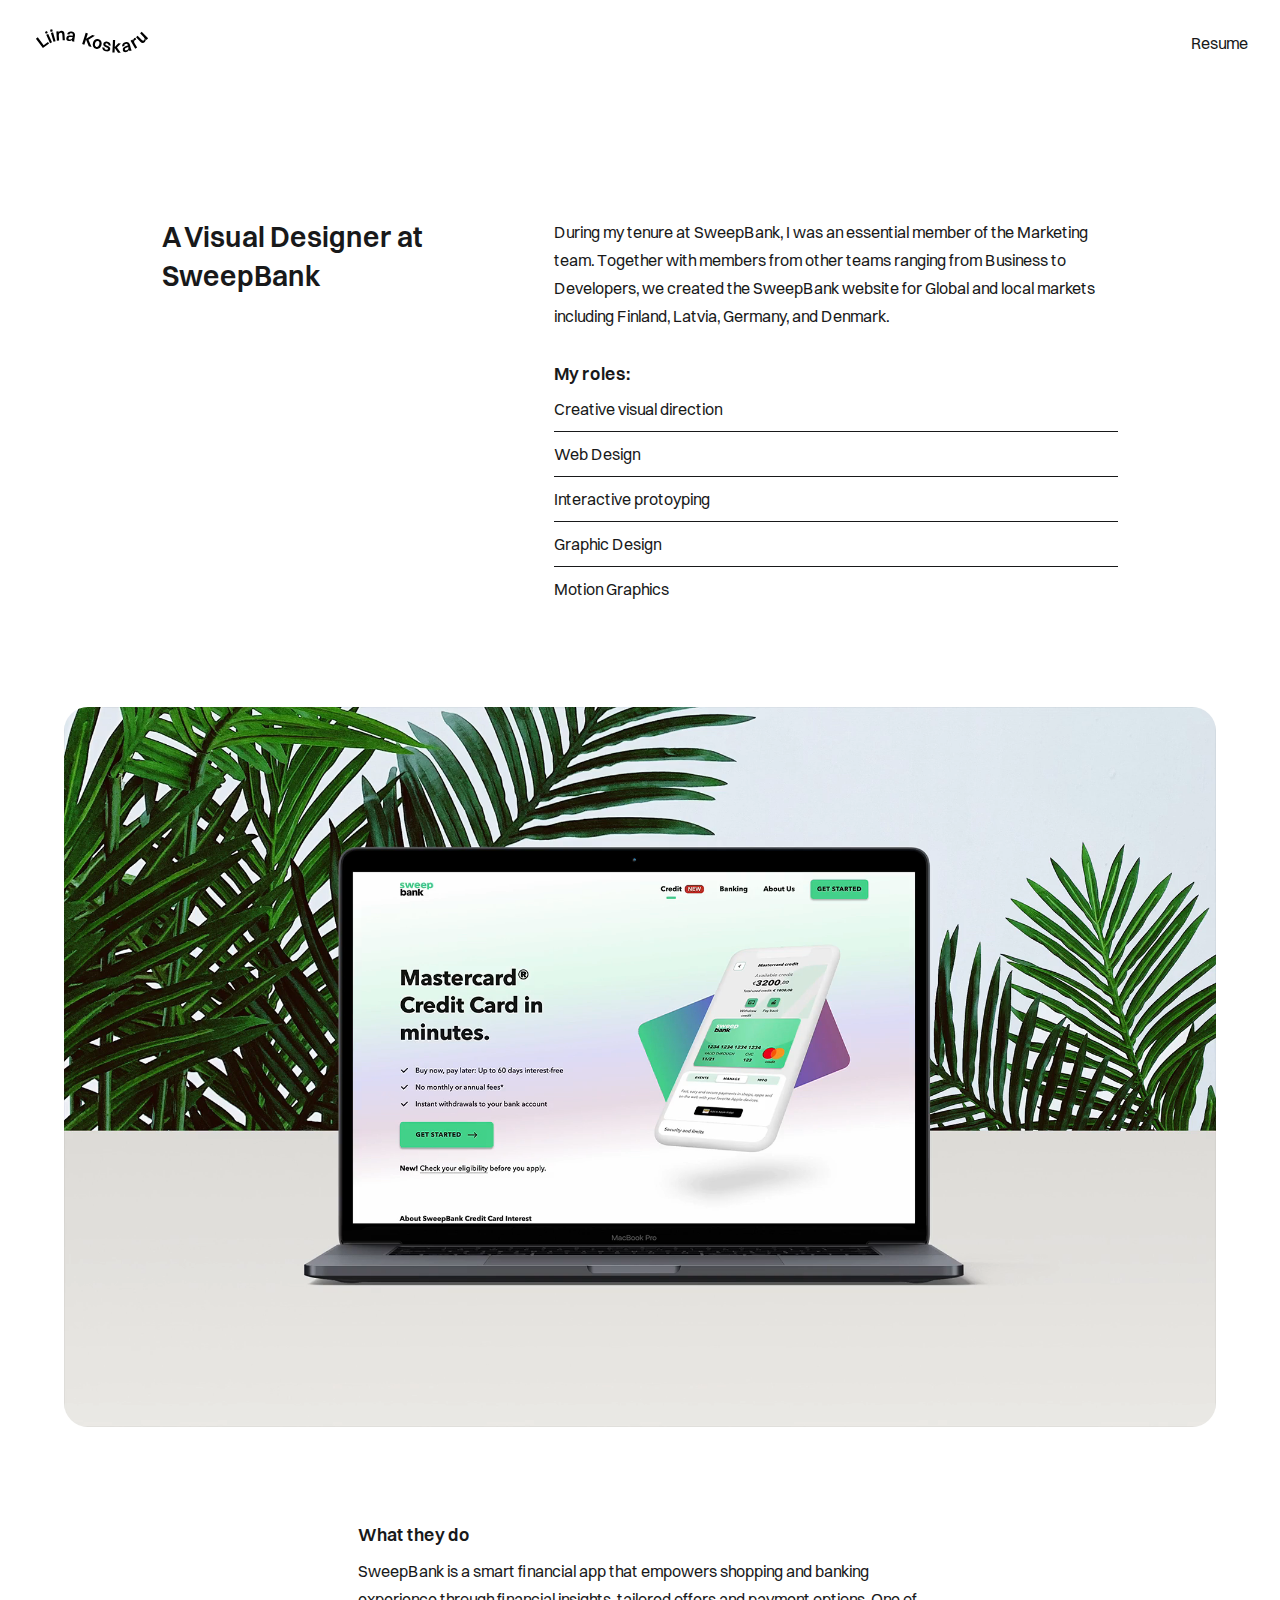
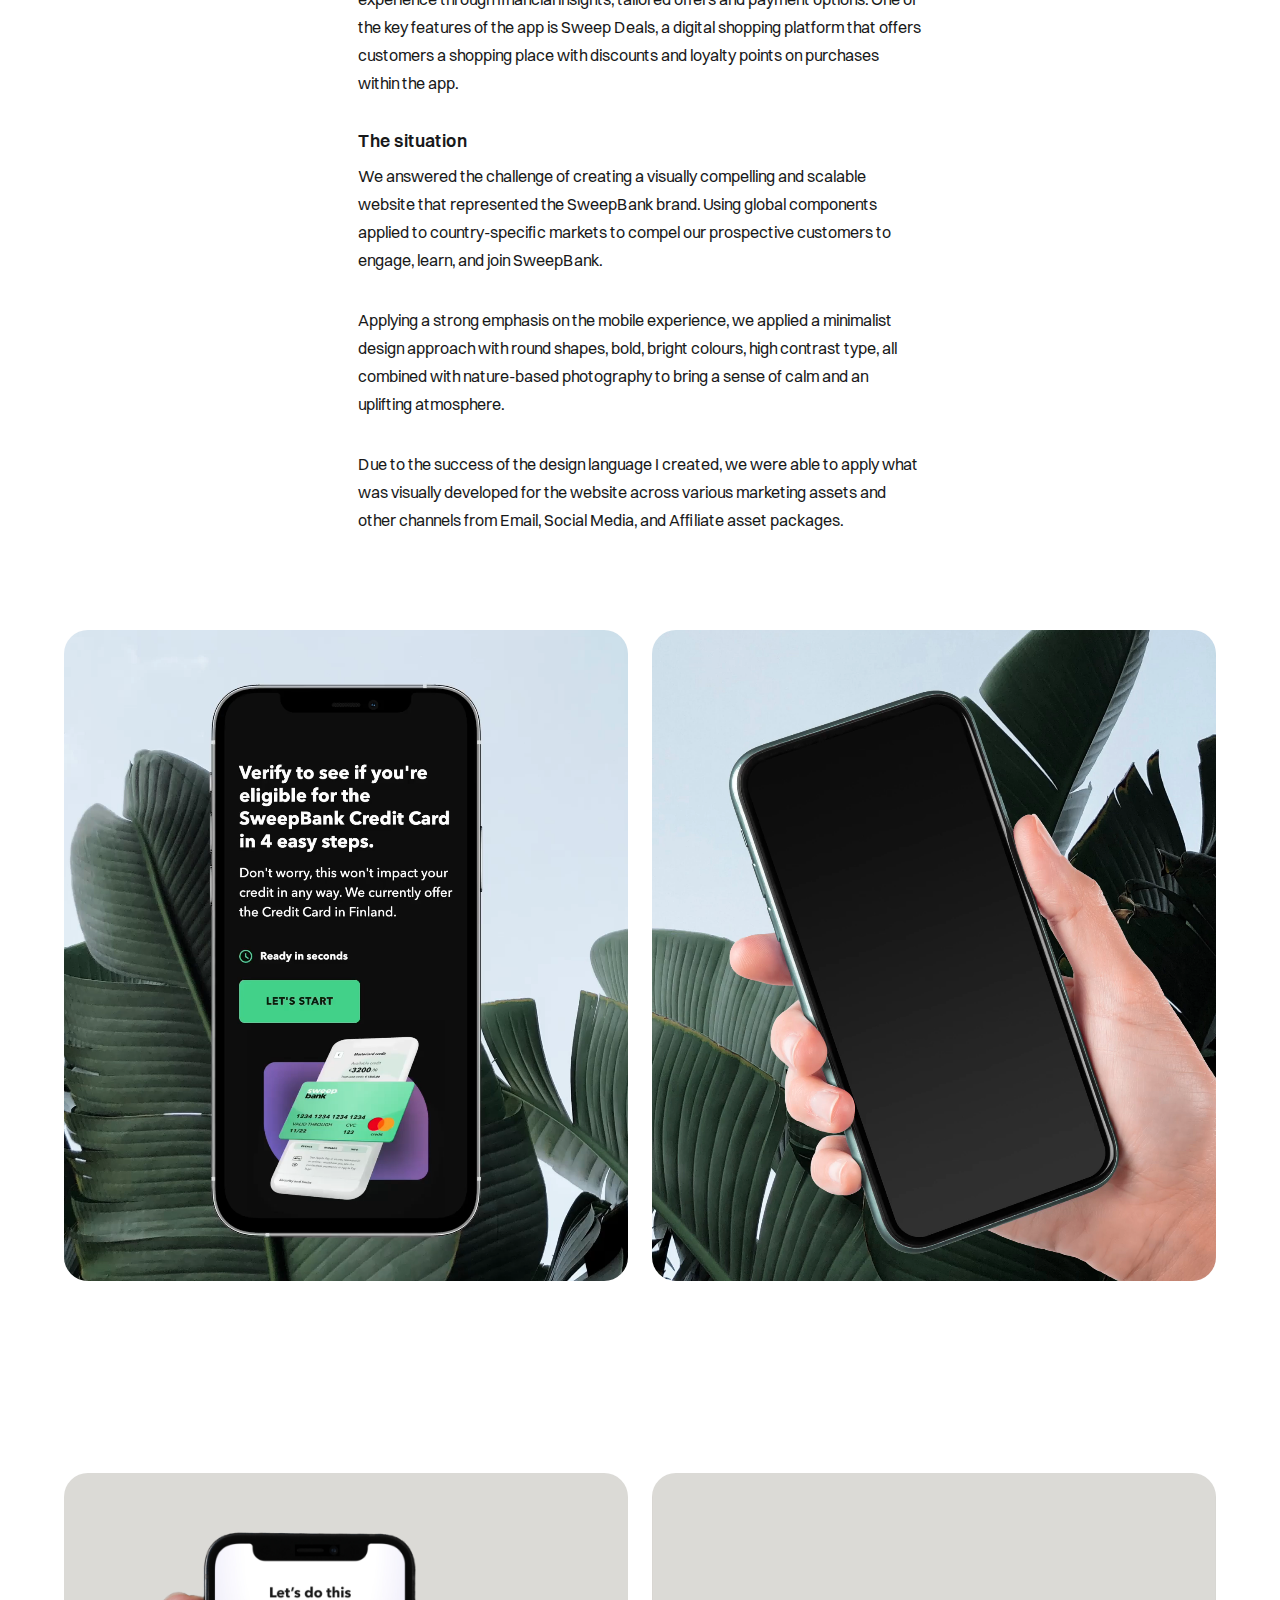
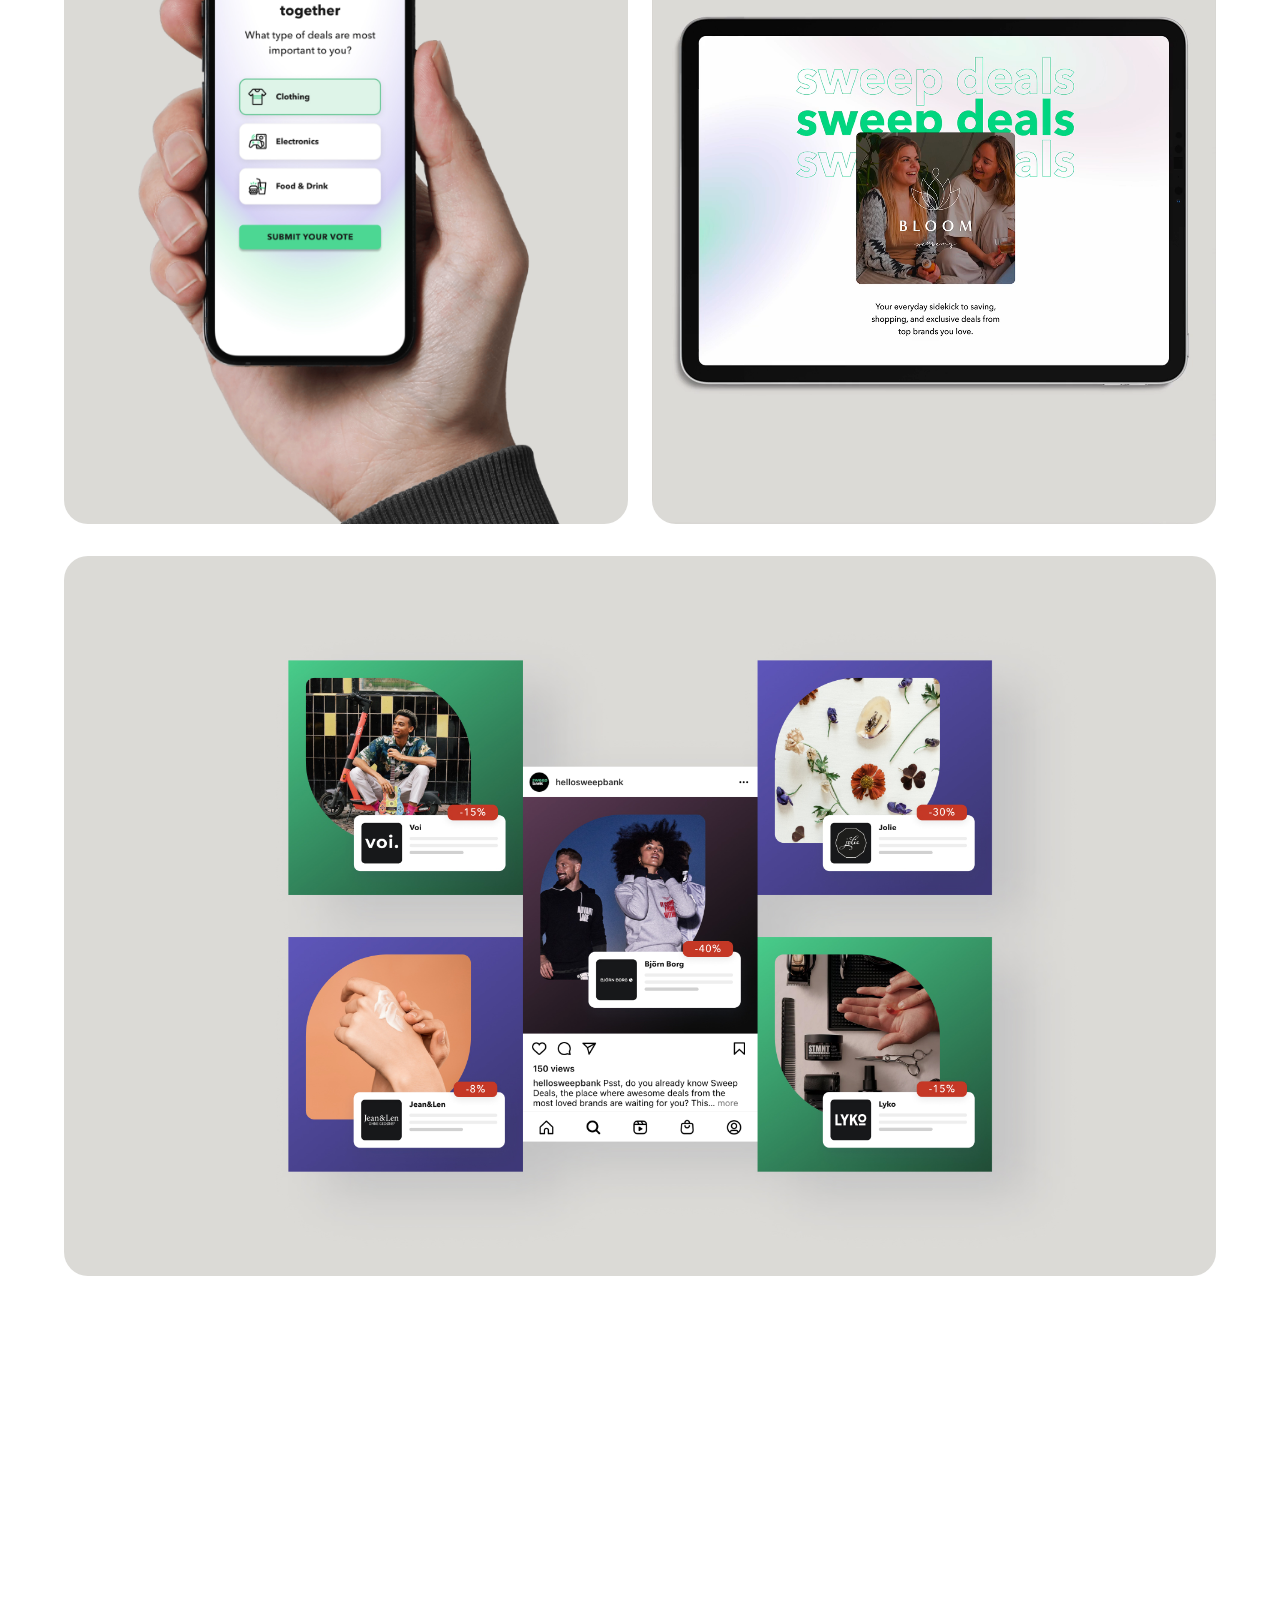
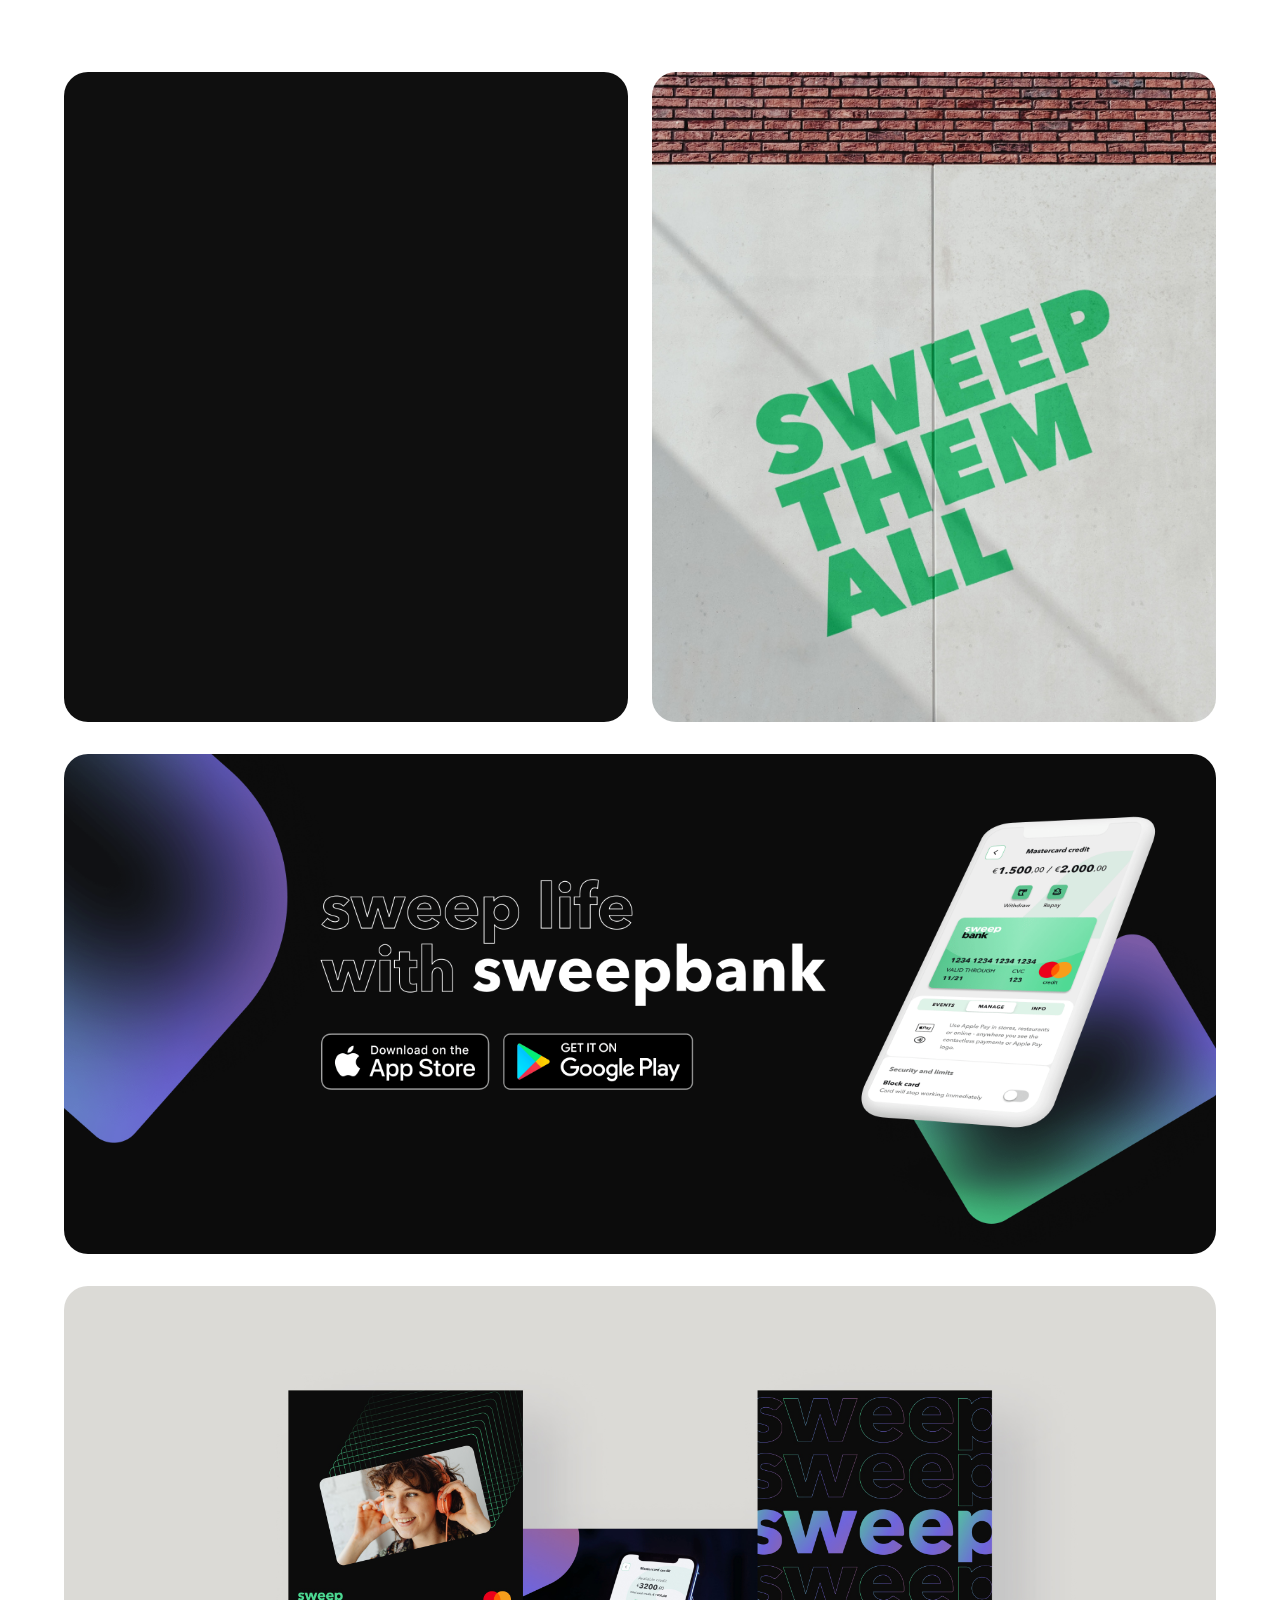
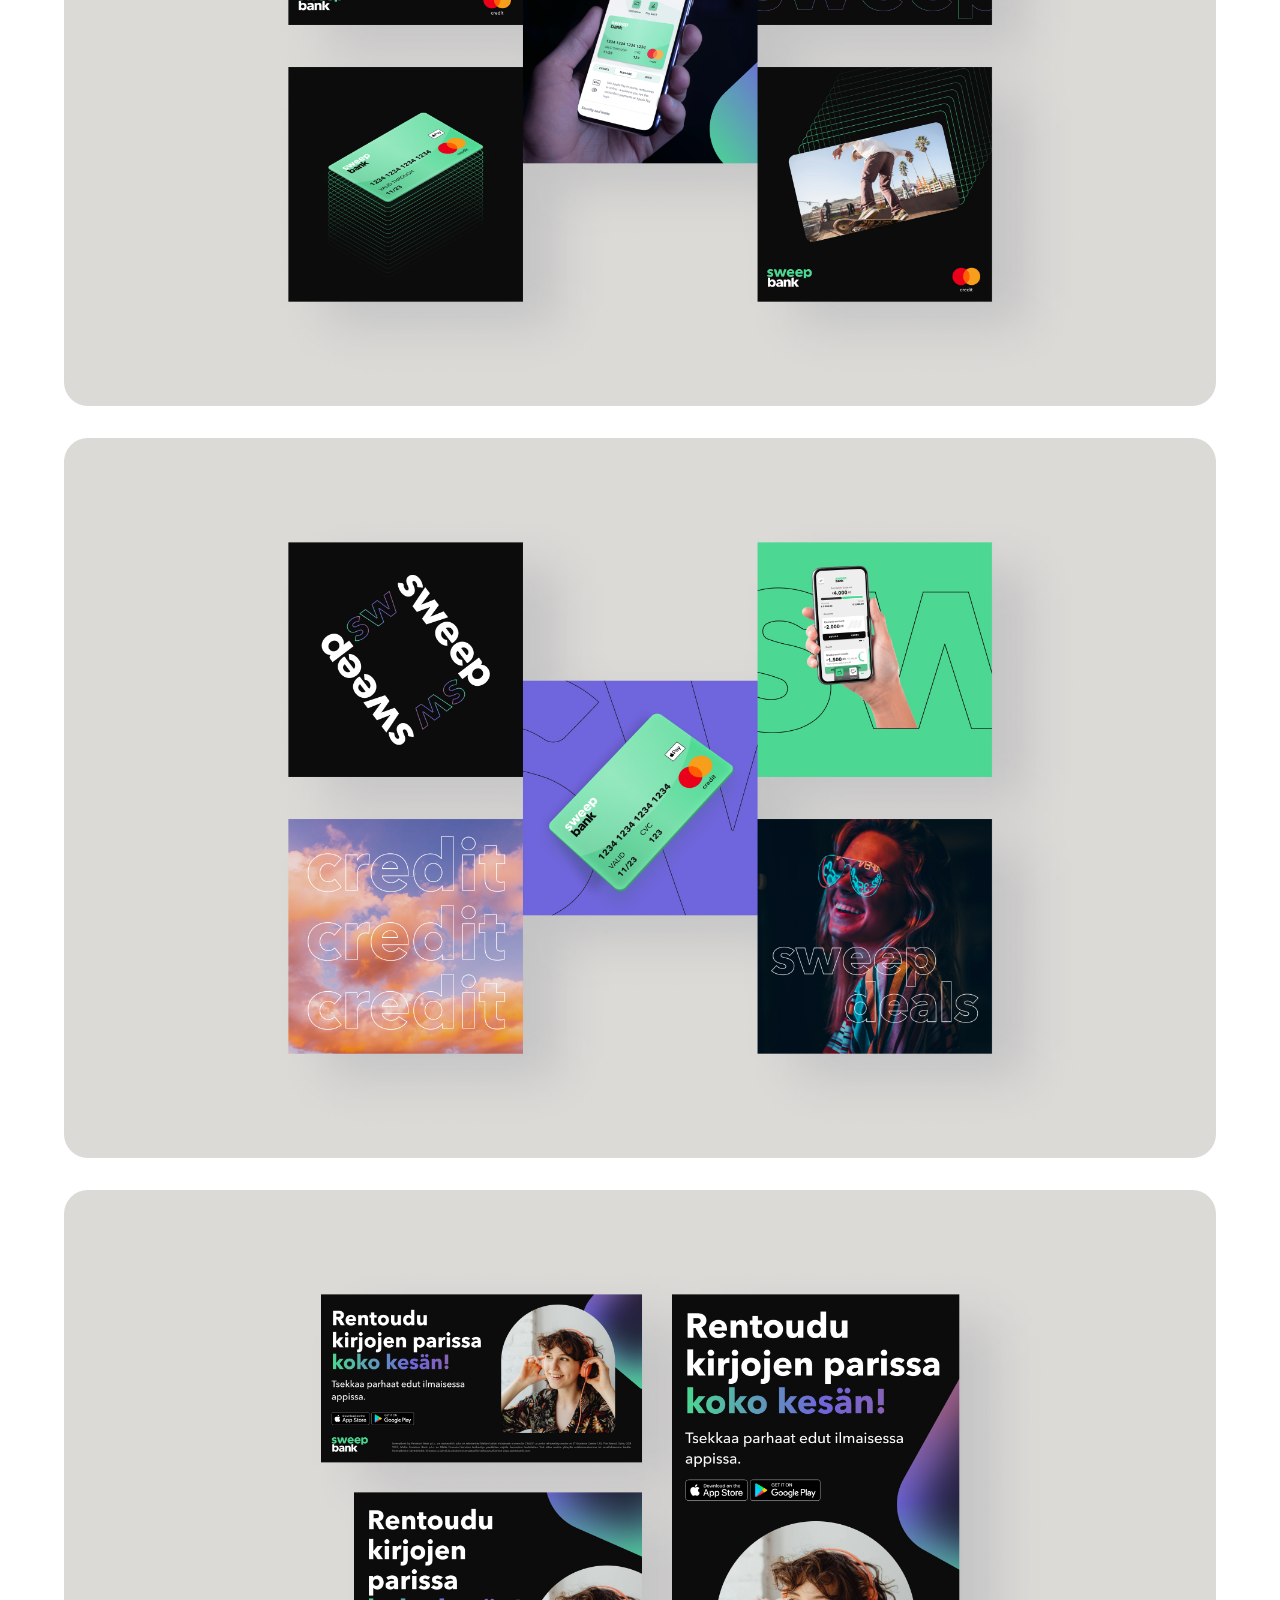
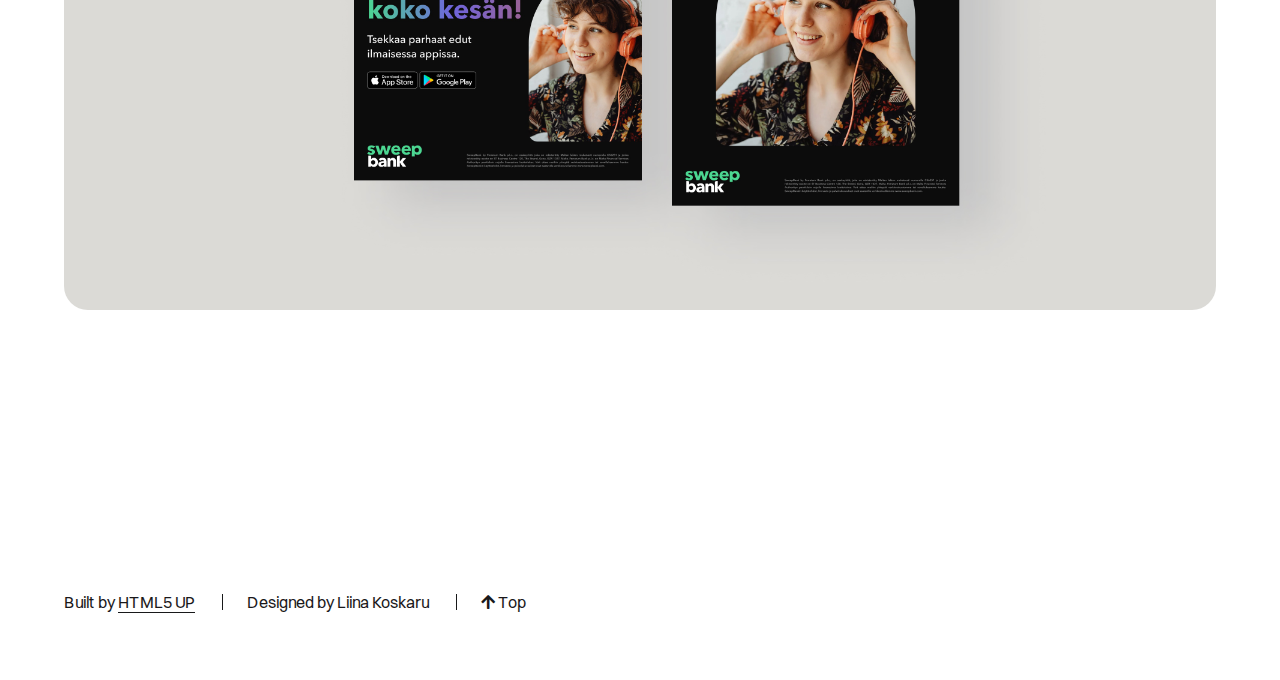
==== index.html @ 1449291a "add new image" ====
<!DOCTYPE html>
<!--
	Hyperspace by HTML5 UP
	html5up.net | @ajlkn
	Free for personal and commercial use under the CCA 3.0 license (html5up.net/license)
-->
<html id="top">
  <head>
    <title>Liina Koskaru | Visual Designer | UI Designer</title>
    <meta charset="utf-8" />
    <meta
      name="viewport"
      content="width=device-width, initial-scale=1, user-scalable=no"
    />
    <link rel="stylesheet" href="assets/css/main.css" />
    <noscript
      ><link rel="stylesheet" href="assets/css/noscript.css"
    /></noscript>
    <link rel="shortcut icon" type="image/x-icon" href="favicon.ico?" />
  </head>
  <body class="is-preload">
    <!-- Progress Bar -->
    <div class="scroll-line"></div>

    <!-- Header  -->
    <header id="header">
     <a href="./" class="title"><img src="images/Logo_Liina_Koskaru.svg" class="logo" alt="Liina Koskaru logo"></a>
     <!-- <a href="./" class="title">Liina Koskaru</a>--> 
      <nav>
        <ul>
          <li>
            <a
              href="https://www.linkedin.com/in/liina-koskaru"
              target="_blank"
              title="Visit my LinkedIn profile page">Resume
            </a>
          </li>
          <!--<li><a href="https://www.behance.net/liinakoskaru" target="_blank" title="My illustrations">Behance</a></li>-->
        </ul>
      </nav>
    </header>

    <!-- Wrapper -->
    <div id="wrapper">

      <!-- Image 01-->
      <section class="wrapper fade-up">
        <div class="inner">
          <span class="image fit"
             ><img src="images/SweepBank_01.jpg" alt=""
          /></span>
        </div>
      </section> 
      <!-- Text -->
      <section class="wrapper">
        <div class="inner">
          <div class="row">
            <div class="col-1 col-12-medium"></div>
            <div class="col-3 col-12-medium">
              <h2>A Visual Designer at SweepBank</h2>
            </div>
            <div class="col-1 col-12-medium"></div>
            <div class="col-6 col-12-medium">
              <p>
                During my tenure at SweepBank, I was an essential member of the
                Marketing team. Together with members from other teams ranging
                from Business to Developers, we created the SweepBank website
                for Global and local markets including Finland, Latvia, Germany,
                and Denmark.
              </p>
              <h3>My roles:</h3>
              <ul class="alt">
                <li>Creative visual direction</li>
                <li>Web Design</li>
                <li>Interactive protoyping</li>
                <li>Graphic Design</li>
                <li>Motion Graphics</li>
              </ul>
            <div class="col-1 col-12-medium"></div>
            </div>
          </div>
        </div>
      </section>
      <!-- Image 02 -->
      <section class="wrapper">
        <div class="inner">
          <div class="row">
            <div class="col-12">
            <video
              class="image fit"
              autoplay="autoplay"
              loop="loop"
              muted
              defaultMuted
              playsinline
            >
              <source
                src="images/SweepBank_02.mp4"
                type="video/mp4"
              />
              <source src="movie.ogg" type="video/ogg" />
            </video>
            </div>
          </div>
        </div>
      </section>
      <!-- Text -->
      <section class="wrapper">
        <div class="inner">
          <div class="row">
            <div class="col-3 col-12-medium"></div>
            <div class="col-6 col-12-medium">
              <h3>What they do</h3>
              <p>
                SweepBank is a smart financial app that empowers shopping and
                banking experience through financial insights, tailored offers
                and payment options. One of the key features of the app is Sweep
                Deals, a digital shopping platform that offers customers a
                shopping place with discounts and loyalty points on purchases
                within the app.
              </p>
              <h3>The situation</h3>
              <p>
                We answered the challenge of creating a visually compelling and
                scalable website that represented the SweepBank brand. Using
                global components applied to country-specific markets to compel
                our prospective customers to engage, learn, and join SweepBank.
              </p>
              <p>
                Applying a strong emphasis on the mobile experience, we applied
                a minimalist design approach with round shapes, bold, bright
                colours, high contrast type, all combined with nature-based
                photography to bring a sense of calm and an uplifting
                atmosphere.
              </p>
              <p>
                Due to the success of the design language I created, we were
                able to apply what was visually developed for the website across
                various marketing assets and other channels from Email, Social
                Media, and Affiliate asset packages.
              </p>
            </div>
            <div class="col-3 col-12-medium"></div>
          </div>
        </div>
      </section>
       <section class="wrapper">
        <div class="inner">
          <div class="row">
             <!-- Image 03 -->
            <div class="col-6 col-12-medium">
              <video
                class="image fit scrollFade"
                autoplay="autoplay"
                loop="loop"
                muted
                defaultMuted
                playsinline
              >
                <source
                  src="images/sweepbank-cc-elegibility-check-video.mp4"
                  type="video/mp4"
                />
                <source src="movie.ogg" type="video/ogg" />
              </video>
            </div>
             <!-- Image 04 -->
            <div class="col-6 col-12-medium">
              <video
                class="image fit scrollFade"
                autoplay="autoplay"
                loop="loop"
                muted
                defaultMuted
                playsinline
              >
                <source
                  src="images/sweepbank-sw-loading-icon.mp4"
                  type="video/mp4"
                />
                <source src="movie.ogg" type="video/ogg" />
              </video>
            </div>
            <!--<div class="col-12 col-12-medium"><span class="image fit scrollFade"><img src="images/sweepbank-brandbook.png" alt="" /></span></div>-->
             <!-- Image 05 -->
            <div class="col-12 col-12-medium">
              <span class="image fit scrollFade"
                ><img src="images/SweepBank_05.jpg" alt=""
              /></span>
            </div>
             <!-- Image Icons -->
             <div class="col-12 col-12-medium">
              <span class="image fit scrollFade"
                ><img src="images/SweepBank_icons.jpg" alt=""
              /></span>
            </div>
            <!-- Image 06 -->
            <div class="col-12 col-12-medium">
              <span class="image fit scrollFade"
                ><img src="images/SweepBank_06.jpg" alt=""
              /></span>
            </div>
             <!-- Image 07 -->
            <div class="col-12 col-12-medium">
              <span class="image fit scrollFade"
                ><img src="images/SweepBank_07.jpg" alt=""
              /></span>
            </div>
            <!-- Image 08 -->
            <div class="col-12 col-12-medium">
              <span class="image fit scrollFade"
                ><img src="images/SweepBank_08.jpg" alt=""
              /></span>
            </div>
             <!-- Image 09
            <div class="col-12 col-12-medium">
              <video
                class="image fit scrollFade"
                autoplay="autoplay"
                loop="loop"
                muted
                defaultMuted
                playsinline
              >
                <source
                  src="images/SweepBank_09.mp4"
                  type="video/mp4"
                />
                <source src="movie.ogg" type="video/ogg" />
              </video>
            </div> -->
           <!-- Image 09_01 -->
           <div class="col-6 col-12-medium">
              <span class="image fit scrollFade"
                ><img src="images/SweepBank_09_01.jpg" alt=""
              /></span>
          </div>
           <!-- Image 09_02 -->
          <div class="col-6 col-12-medium">
            <video
              class="image fit scrollFade"
              autoplay="autoplay"
              loop="loop"
              muted
              defaultMuted
              playsinline
            >
              <source
                src="images/SweepBank_09_02.mp4"
                type="video/mp4"
              />
              <source src="movie.ogg" type="video/ogg" />
            </video>
          </div>
            
             <!-- Image 10 -->
            <div class="col-12 col-12-medium">
              <span class="image fit scrollFade"
                ><img src="images/SweepBank_10.jpg" alt=""
              /></span>
            </div>
            <!-- Image 11 -->
            <div class="col-12 col-12-medium">
              <video
                class="image fit scrollFade"
                autoplay="autoplay"
                loop="loop"
                muted
                defaultMuted
                playsinline
              >
                <source src="images/SweepBank_11.mp4" type="video/mp4" />
                <source src="movie.ogg" type="video/ogg" />
              </video>
            </div>
            <!-- Image 12 -->
            <div class="col-12 col-12-medium">
              <video
                class="image fit scrollFade"
                autoplay="autoplay"
                loop="loop"
                muted
                defaultMuted
                playsinline
              >
                <source
                  src="images/SweepBank_12.mp4"
                  type="video/mp4"
                />
                <source src="movie.ogg" type="video/ogg" />
              </video>
            </div>
            <!-- Image 13 -->
            <div class="col-6 col-12-medium">
              <video
                class="image fit scrollFade"
                autoplay="autoplay"
                loop="loop"
                muted
                defaultMuted
                playsinline
              >
                <source
                  src="images/sweepbank-90days-hero-video.mp4"
                  type="video/mp4"
                />
                <source src="movie.ogg" type="video/ogg" />
              </video>
            </div>
            <!-- Image 14 -->
            <div class="col-6 col-12-medium">
              <span class="image fit scrollFade"
                ><img src="images/sweepbank-sweep-them-all.jpg" alt=""
              /></span>
            </div>
            <!-- Image 15 -->
            <div class="col-12 col-12-medium">
              <span class="image fit scrollFade"
                ><img src="images/Sweepbank-fb-cover.png" alt=""
              /></span>
            </div>
            <!-- Image 16 -->
            <div class="col-12 col-12-medium">
              <span class="image fit scrollFade"
                ><img src="images/SweepBank_16.jpg" alt=""
              /></span>
            </div>
            <!-- Image 17 -->
            <div class="col-12 col-12-medium">
              <span class="image fit scrollFade"
                ><img src="images/SweepBank_17.jpg" alt=""
              /></span>
            </div>
               <!-- Banner ads-->
               <div class="col-12 col-12-medium">
                <span class="image fit scrollFade"
                  ><img src="images/SweepBank_banner_ads.jpg" alt=""
                /></span>
              </div>
            <!-- Image 18 -->
            <div class="col-12 col-12-medium">
              <video
                class="image fit scrollFade"
                autoplay="autoplay"
                loop="loop"
                muted
                defaultMuted
                playsinline
              >
                <source
                  src="images/SweepBank_18.mp4"
                  type="video/mp4"
                />
                <source src="movie.ogg" type="video/ogg" />
              </video>
            </div>
          </div>
        </div>
      </section>
    </div>

    <!-- Footer -->
    <footer id="footer" class="wrapper alt scrollFade">
      <div class="inner">
        <ul class="menu">
          <li>Built by <a href="http://html5up.net">HTML5 UP</a></li>
          <li>Designed by Liina Koskaru</li>
          <li><a href="#top" class="icon solid fa-arrow-up"> Top</a></li>
        </ul>
      </div>
    </footer>

    <!-- Scripts -->
    <script src="assets/js/jquery.min.js"></script>
    <script src="assets/js/jquery.scrollex.min.js"></script>
    <script src="assets/js/jquery.scrolly.min.js"></script>
    <script src="assets/js/browser.min.js"></script>
    <script src="assets/js/breakpoints.min.js"></script>
    <script src="assets/js/util.js"></script>
    <script src="assets/js/main.js"></script>

    <script src="assets/js/scrollfade.js"></script>
  </body>
</html>
---- assets/css/main.css ----
@import url(fontawesome-all.min.css);
@import url('switzer.css');



/*
	Hyperspace by HTML5 UP
	html5up.net | @ajlkn
	Free for personal and commercial use under the CCA 3.0 license (html5up.net/license)
*/

html, body, div, span, applet, object,
iframe, h1, h2, h3, h4, h5, h6, p, blockquote,
pre, a, abbr, acronym, address, big, cite,
code, del, dfn, em, img, ins, kbd, q, s, samp,
small, strike, strong, sub, sup, tt, var, b,
u, i, center, dl, dt, dd, ol, ul, li, fieldset,
form, label, legend, table, caption, tbody,
tfoot, thead, tr, th, td, article, aside,
canvas, details, embed, figure, figcaption,
footer, header, hgroup, menu, nav, output, ruby,
section, summary, time, mark, audio, video {
	margin: 0;
	padding: 0;
	border: 0;
	font-size: 100%;
	font: inherit;
	vertical-align: baseline;}

article, aside, details, figcaption, figure,
footer, header, hgroup, menu, nav, section {
	display: block;}

body {
	line-height: 1;
}

ol, ul {
	list-style: none;
}

blockquote, q {
	quotes: none;
}

	blockquote:before, blockquote:after, q:before, q:after {
		content: '';
		content: none;
	}

table {
	border-collapse: collapse;
	border-spacing: 0;
}

body {
	-webkit-text-size-adjust: none;
}

mark {
	background-color: transparent;
	color: inherit;
}

input::-moz-focus-inner {
	border: 0;
	padding: 0;
}

input, select, textarea {
	-moz-appearance: none;
	-webkit-appearance: none;
	-ms-appearance: none;
	appearance: none;
}

/* Basic */

	@-ms-viewport {
		width: device-width;
	}

	body {
		-ms-overflow-style: scrollbar;
	}

	@media screen and (max-width: 480px) {

		html, body {
			min-width: 320px;
		}

	}

	html {
		box-sizing: border-box;
	}

	*, *:before, *:after {
		box-sizing: inherit;
	}

	body {
		background:#ffffff;
		
	}

		body.is-preload *, body.is-preload *:before, body.is-preload *:after {
			-moz-animation: none !important;
			-webkit-animation: none !important;
			-ms-animation: none !important;
			animation: none !important;
			-moz-transition: none !important;
			-webkit-transition: none !important;
			-ms-transition: none !important;
			transition: none !important;
		}

/* Type */

	body, input, select, textarea {
		color: #18191a;
		font-family: 'Switzer-Regular', sans-serif;
		font-style: normal;
		font-size: 18pt;
		line-height: 1.75;
		font-weight: 400;
	}


		@media screen and (max-width: 1680px) {

			body, input, select, textarea {
				font-size: 13pt;
			}

		}

		@media screen and (max-width: 1280px) {

			body, input, select, textarea {
				font-size: 12pt;
			}

		}

		@media screen and (max-width: 360px) {

			body, input, select, textarea {
				font-size: 11pt;
			}

		}

	a {
		-moz-transition: color 0.2s ease, border-bottom-color 0.2s ease;
		-webkit-transition: color 0.2s ease, border-bottom-color 0.2s ease;
		-ms-transition: color 0.2s ease, border-bottom-color 0.2s ease;
		transition: color 0.2s ease, border-bottom-color 0.2s ease;
		border-bottom: solid 1px #18191a;
		color: inherit;
		text-decoration: none;
		position: relative;
		z-index: 2;
	
		
	}

		a:hover {
			border-bottom-color: transparent;
			color: #18191a;
		}

	strong, b {
		color: #18191a;
		font-family: 'Switzer-Bold', sans-serif;
		font-weight: 700;
		font-style: normal;
	}

	em, i {
		font-style: italic;
	}

	p {
		margin: 0 0 2em 0;
	}



	h1, h2, h3, h4, h5, h6 {
		color: #18191a;
		font-family: 'Switzer-Semibold', sans-serif;
		font-weight: 600;
		font-style: normal;
		line-height: 1.4;
		margin: 0 0 0.5em 0;
	}

		h1 a, h2 a, h3 a, h4 a, h5 a, h6 a {
			color: inherit;
			text-decoration: none;
		}

	h1 {
		font-size: 2.75em;
	}
	
	h1.major {
		margin: 0 0 1.3em 0;
		position: relative;
		padding-bottom: 0.35em;
	}

		h1.major:after {
			background-image: -moz-linear-gradient(to right, #5e42a6, #b74e91);
			background-image: -webkit-linear-gradient(to right, #5e42a6, #b74e91);
			background-image: -ms-linear-gradient(to right, #5e42a6, #b74e91);
			background-image: linear-gradient(to right, #5e42a6, #b74e91);
			-moz-transition: max-width 0.2s ease;
			-webkit-transition: max-width 0.2s ease;
			-ms-transition: max-width 0.2s ease;
			transition: max-width 0.2s ease;
			border-radius: 0.2em;
			bottom: 0;
			content: '';
			height: 0.05em;
			position: absolute;
			right: 0;
			width: 100%;
		}

	h2 {
		font-size: 1.75em;
	}

	h3 {
		font-size: 1.1em;
	}

	h4 {
		font-size: 1em;
	}

	h5 {
		font-size: 0.8em;
	}

	h6 {
		font-size: 0.6em;
	}

	@media screen and (max-width: 736px) {

		h1 {
			font-size: 2em;
		}

		h2 {
			font-size: 1.5em;
		}

		h3 {
			font-size: 1em;
		}

		h4 {
			font-size: 0.8em;
		}

		h5 {
			font-size: 0.6em;
		}

		h6 {
			font-size: 0.6em;
		}

	}

	sub {
		font-size: 0.8em;
		position: relative;
		top: 0.5em;
	}

	sup {
		font-size: 0.8em;
		position: relative;
		top: -0.5em;
	}

	blockquote {
		border-left: solid 4px rgba(255, 255, 255, 0.15);
		font-style: italic;
		margin: 0 0 2em 0;
		padding: 0.5em 0 0.5em 2em;
	}

	code {
		background: rgb(255, 255, 255);
		border-radius: 0.25em;
		border: solid 1px #18191a;
		font-family: 'Switzer-Semibold', sans-serif;
		font-weight: 600;
		font-style: normal;
		font-size: 0.9em;
		margin: 0 0.25em;
		padding: 0.25em 0.65em;
	}

	pre {
		-webkit-overflow-scrolling: touch;
		font-family: 'Switzer-Semibold', sans-serif;
		font-weight: 600;
		font-style: normal;
		font-size: 0.9em;
		margin: 0 0 2em 0;
	}

		pre code {
			display: block;
			line-height: 1.75em;
			padding: 1em 1.5em;
			overflow-x: auto;
		}

	hr {
		border: 0;
		border-bottom: solid 1px #18191a;
		margin: 2em 0;
	}


	hr.major {
		margin: 3em 0;
	}

	.align-left {
	text-align: left;
	}

	.align-center {
	text-align: center;
	}

	.align-right {
	text-align: right;
	}

/* Row */

.row {
	display: flex;
	flex-wrap: wrap;
	box-sizing: border-box;
	align-items: stretch;
}

	.row > * {
		box-sizing: border-box;
	}

	.row.gtr-uniform > * > :last-child {
		margin-bottom: 0;
	}

	.row.aln-left {
		justify-content: flex-start;
	}

	.row.aln-center {
		justify-content: center;
	}

	.row.aln-right {
		justify-content: flex-end;
	}

	.row.aln-top {
		align-items: flex-start;
	}

	.row.aln-middle {
		align-items: center;
	}

	.row.aln-bottom {
		align-items: flex-end;
	}

	.row > .imp {
		order: -1;
	}

	.row > .col-1 {
		width: 8.33333%;
	}

	.row > .off-1 {
		margin-left: 8.33333%;
	}

	.row > .col-2 {
		width: 16.66667%;
	}

	.row > .off-2 {
		margin-left: 16.66667%;
	}

	.row > .col-3 {
		width: 25%;
	}

	.row > .off-3 {
		margin-left: 25%;
	}

	.row > .col-4 {
		width: 33.33333%;
	}

	.row > .off-4 {
		margin-left: 33.33333%;
	}

	.row > .col-5 {
		width: 41.66667%;
	}

	.row > .off-5 {
		margin-left: 41.66667%;
	}

	.row > .col-6 {
		width: 50%;
	}

	.row > .off-6 {
		margin-left: 50%;
	}

	.row > .col-7 {
		width: 58.33333%;
	}

	.row > .off-7 {
		margin-left: 58.33333%;
	}

	.row > .col-8 {
		width: 66.66667%;
	}

	.row > .off-8 {
		margin-left: 66.66667%;
	}

	.row > .col-9 {
		width: 75%;
	}

	.row > .off-9 {
		margin-left: 75%;
	}

	.row > .col-10 {
		width: 83.33333%;
	}

	.row > .off-10 {
		margin-left: 83.33333%;
	}

	.row > .col-11 {
		width: 91.66667%;
	}

	.row > .off-11 {
		margin-left: 91.66667%;
	}

	.row > .col-12 {
		width: 100%;
	}

	.row > .off-12 {
		margin-left: 100%;
	}

	.row.gtr-0 {
		margin-top: 0;
		margin-left: 0em;
	}

		.row.gtr-0 > * {
			padding: 0 0 0 0em;
		}

		.row.gtr-0.gtr-uniform {
			margin-top: 0em;
		}

			.row.gtr-0.gtr-uniform > * {
				padding-top: 0em;
			}

	.row.gtr-25 {
		margin-top: 0;
		margin-left: -0.375em;
	}

		.row.gtr-25 > * {
			padding: 0 0 0 0.375em;
		}

		.row.gtr-25.gtr-uniform {
			margin-top: -0.375em;
		}

			.row.gtr-25.gtr-uniform > * {
				padding-top: 0.375em;
			}

	.row.gtr-50 {
		margin-top: 0;
		margin-left: -0.75em;
	}

		.row.gtr-50 > * {
			padding: 0 0 0 0.75em;
		}

		.row.gtr-50.gtr-uniform {
			margin-top: -0.75em;
		}

			.row.gtr-50.gtr-uniform > * {
				padding-top: 0.75em;
			}

	.row {
		margin-top: 0;
		margin-left: -1.5em;
	}

		.row > * {
			padding: 0 0 0 1.5em;
		}

		.row.gtr-uniform {
			margin-top: -1.5em;
		}

			.row.gtr-uniform > * {
				padding-top: 1.5em;
			}

	.row.gtr-150 {
		margin-top: 0;
		margin-left: -2.25em;
	}

		.row.gtr-150 > * {
			padding: 0 0 0 2.25em;
		}

		.row.gtr-150.gtr-uniform {
			margin-top: -2.25em;
		}

			.row.gtr-150.gtr-uniform > * {
				padding-top: 2.25em;
			}

	.row.gtr-200 {
		margin-top: 0;
		margin-left: -3em;
	}

		.row.gtr-200 > * {
			padding: 0 0 0 3em;
		}

		.row.gtr-200.gtr-uniform {
			margin-top: -3em;
		}

			.row.gtr-200.gtr-uniform > * {
				padding-top: 3em;
			}

	@media screen and (max-width: 1680px) {

		.row {
			display: flex;
			flex-wrap: wrap;
			box-sizing: border-box;
			align-items: stretch;
		}

			.row > * {
				box-sizing: border-box;
			}

			.row.gtr-uniform > * > :last-child {
				margin-bottom: 0;
			}

			.row.aln-left {
				justify-content: flex-start;
			}

			.row.aln-center {
				justify-content: center;
			}

			.row.aln-right {
				justify-content: flex-end;
			}

			.row.aln-top {
				align-items: flex-start;
			}

			.row.aln-middle {
				align-items: center;
			}

			.row.aln-bottom {
				align-items: flex-end;
			}

			.row > .imp-xlarge {
				order: -1;
			}

			.row > .col-1-xlarge {
				width: 8.33333%;
			}

			.row > .off-1-xlarge {
				margin-left: 8.33333%;
			}

			.row > .col-2-xlarge {
				width: 16.66667%;
			}

			.row > .off-2-xlarge {
				margin-left: 16.66667%;
			}

			.row > .col-3-xlarge {
				width: 25%;
			}

			.row > .off-3-xlarge {
				margin-left: 25%;
			}

			.row > .col-4-xlarge {
				width: 33.33333%;
			}

			.row > .off-4-xlarge {
				margin-left: 33.33333%;
			}

			.row > .col-5-xlarge {
				width: 41.66667%;
			}

			.row > .off-5-xlarge {
				margin-left: 41.66667%;
			}

			.row > .col-6-xlarge {
				width: 50%;
			}

			.row > .off-6-xlarge {
				margin-left: 50%;
			}

			.row > .col-7-xlarge {
				width: 58.33333%;
			}

			.row > .off-7-xlarge {
				margin-left: 58.33333%;
			}

			.row > .col-8-xlarge {
				width: 66.66667%;
			}

			.row > .off-8-xlarge {
				margin-left: 66.66667%;
			}

			.row > .col-9-xlarge {
				width: 75%;
			}

			.row > .off-9-xlarge {
				margin-left: 75%;
			}

			.row > .col-10-xlarge {
				width: 83.33333%;
			}

			.row > .off-10-xlarge {
				margin-left: 83.33333%;
			}

			.row > .col-11-xlarge {
				width: 91.66667%;
			}

			.row > .off-11-xlarge {
				margin-left: 91.66667%;
			}

			.row > .col-12-xlarge {
				width: 100%;
			}

			.row > .off-12-xlarge {
				margin-left: 100%;
			}

			.row.gtr-0 {
				margin-top: 0;
				margin-left: 0em;
			}

				.row.gtr-0 > * {
					padding: 0 0 0 0em;
				}

				.row.gtr-0.gtr-uniform {
					margin-top: 0em;
				}

					.row.gtr-0.gtr-uniform > * {
						padding-top: 0em;
					}

			.row.gtr-25 {
				margin-top: 0;
				margin-left: -0.375em;
			}

				.row.gtr-25 > * {
					padding: 0 0 0 0.375em;
				}

				.row.gtr-25.gtr-uniform {
					margin-top: -0.375em;
				}

					.row.gtr-25.gtr-uniform > * {
						padding-top: 0.375em;
					}

			.row.gtr-50 {
				margin-top: 0;
				margin-left: -0.75em;
			}

				.row.gtr-50 > * {
					padding: 0 0 0 0.75em;
				}

				.row.gtr-50.gtr-uniform {
					margin-top: -0.75em;
				}

					.row.gtr-50.gtr-uniform > * {
						padding-top: 0.75em;
					}

			.row {
				margin-top: 0;
				margin-left: -1.5em;
			}

				.row > * {
					padding: 0 0 0 1.5em;
				}

				.row.gtr-uniform {
					margin-top: -1.5em;
				}

					.row.gtr-uniform > * {
						padding-top: 1.5em;
					}

			.row.gtr-150 {
				margin-top: 0;
				margin-left: -2.25em;
			}

				.row.gtr-150 > * {
					padding: 0 0 0 2.25em;
				}

				.row.gtr-150.gtr-uniform {
					margin-top: -2.25em;
				}

					.row.gtr-150.gtr-uniform > * {
						padding-top: 2.25em;
					}

			.row.gtr-200 {
				margin-top: 0;
				margin-left: -3em;
			}

				.row.gtr-200 > * {
					padding: 0 0 0 3em;
				}

				.row.gtr-200.gtr-uniform {
					margin-top: -3em;
				}

					.row.gtr-200.gtr-uniform > * {
						padding-top: 3em;
					}

	}

	@media screen and (max-width: 1280px) {

		.row {
			display: flex;
			flex-wrap: wrap;
			box-sizing: border-box;
			align-items: stretch;
		}

			.row > * {
				box-sizing: border-box;
			}

			.row.gtr-uniform > * > :last-child {
				margin-bottom: 0;
			}

			.row.aln-left {
				justify-content: flex-start;
			}

			.row.aln-center {
				justify-content: center;
			}

			.row.aln-right {
				justify-content: flex-end;
			}

			.row.aln-top {
				align-items: flex-start;
			}

			.row.aln-middle {
				align-items: center;
			}

			.row.aln-bottom {
				align-items: flex-end;
			}

			.row > .imp-large {
				order: -1;
			}

			.row > .col-1-large {
				width: 8.33333%;
			}

			.row > .off-1-large {
				margin-left: 8.33333%;
			}

			.row > .col-2-large {
				width: 16.66667%;
			}

			.row > .off-2-large {
				margin-left: 16.66667%;
			}

			.row > .col-3-large {
				width: 25%;
			}

			.row > .off-3-large {
				margin-left: 25%;
			}

			.row > .col-4-large {
				width: 33.33333%;
			}

			.row > .off-4-large {
				margin-left: 33.33333%;
			}

			.row > .col-5-large {
				width: 41.66667%;
			}

			.row > .off-5-large {
				margin-left: 41.66667%;
			}

			.row > .col-6-large {
				width: 50%;
			}

			.row > .off-6-large {
				margin-left: 50%;
			}

			.row > .col-7-large {
				width: 58.33333%;
			}

			.row > .off-7-large {
				margin-left: 58.33333%;
			}

			.row > .col-8-large {
				width: 66.66667%;
			}

			.row > .off-8-large {
				margin-left: 66.66667%;
			}

			.row > .col-9-large {
				width: 75%;
			}

			.row > .off-9-large {
				margin-left: 75%;
			}

			.row > .col-10-large {
				width: 83.33333%;
			}

			.row > .off-10-large {
				margin-left: 83.33333%;
			}

			.row > .col-11-large {
				width: 91.66667%;
			}

			.row > .off-11-large {
				margin-left: 91.66667%;
			}

			.row > .col-12-large {
				width: 100%;
			}

			.row > .off-12-large {
				margin-left: 100%;
			}

			.row.gtr-0 {
				margin-top: 0;
				margin-left: 0em;
			}

				.row.gtr-0 > * {
					padding: 0 0 0 0em;
				}

				.row.gtr-0.gtr-uniform {
					margin-top: 0em;
				}

					.row.gtr-0.gtr-uniform > * {
						padding-top: 0em;
					}

			.row.gtr-25 {
				margin-top: 0;
				margin-left: -0.375em;
			}

				.row.gtr-25 > * {
					padding: 0 0 0 0.375em;
				}

				.row.gtr-25.gtr-uniform {
					margin-top: -0.375em;
				}

					.row.gtr-25.gtr-uniform > * {
						padding-top: 0.375em;
					}

			.row.gtr-50 {
				margin-top: 0;
				margin-left: -0.75em;
			}

				.row.gtr-50 > * {
					padding: 0 0 0 0.75em;
				}

				.row.gtr-50.gtr-uniform {
					margin-top: -0.75em;
				}

					.row.gtr-50.gtr-uniform > * {
						padding-top: 0.75em;
					}

			.row {
				margin-top: 0;
				margin-left: -1.5em;
			}

				.row > * {
					padding: 0 0 0 1.5em;
				}

				.row.gtr-uniform {
					margin-top: -1.5em;
				}

					.row.gtr-uniform > * {
						padding-top: 1.5em;
					}

			.row.gtr-150 {
				margin-top: 0;
				margin-left: -2.25em;
			}

				.row.gtr-150 > * {
					padding: 0 0 0 2.25em;
				}

				.row.gtr-150.gtr-uniform {
					margin-top: -2.25em;
				}

					.row.gtr-150.gtr-uniform > * {
						padding-top: 2.25em;
					}

			.row.gtr-200 {
				margin-top: 0;
				margin-left: -3em;
			}

				.row.gtr-200 > * {
					padding: 0 0 0 3em;
				}

				.row.gtr-200.gtr-uniform {
					margin-top: -3em;
				}

					.row.gtr-200.gtr-uniform > * {
						padding-top: 3em;
					}

	}

	@media screen and (max-width: 980px) {

		.row {
			display: flex;
			flex-wrap: wrap;
			box-sizing: border-box;
			align-items: stretch;
		}

			.row > * {
				box-sizing: border-box;
			}

			.row.gtr-uniform > * > :last-child {
				margin-bottom: 0;
			}

			.row.aln-left {
				justify-content: flex-start;
			}

			.row.aln-center {
				justify-content: center;
			}

			.row.aln-right {
				justify-content: flex-end;
			}

			.row.aln-top {
				align-items: flex-start;
			}

			.row.aln-middle {
				align-items: center;
			}

			.row.aln-bottom {
				align-items: flex-end;
			}

			.row > .imp-medium {
				order: -1;
			}

			.row > .col-1-medium {
				width: 8.33333%;
			}

			.row > .off-1-medium {
				margin-left: 8.33333%;
			}

			.row > .col-2-medium {
				width: 16.66667%;
			}

			.row > .off-2-medium {
				margin-left: 16.66667%;
			}

			.row > .col-3-medium {
				width: 25%;
			}

			.row > .off-3-medium {
				margin-left: 25%;
			}

			.row > .col-4-medium {
				width: 33.33333%;
			}

			.row > .off-4-medium {
				margin-left: 33.33333%;
			}

			.row > .col-5-medium {
				width: 41.66667%;
			}

			.row > .off-5-medium {
				margin-left: 41.66667%;
			}

			.row > .col-6-medium {
				width: 50%;
			}

			.row > .off-6-medium {
				margin-left: 50%;
			}

			.row > .col-7-medium {
				width: 58.33333%;
			}

			.row > .off-7-medium {
				margin-left: 58.33333%;
			}

			.row > .col-8-medium {
				width: 66.66667%;
			}

			.row > .off-8-medium {
				margin-left: 66.66667%;
			}

			.row > .col-9-medium {
				width: 75%;
			}

			.row > .off-9-medium {
				margin-left: 75%;
			}

			.row > .col-10-medium {
				width: 83.33333%;
			}

			.row > .off-10-medium {
				margin-left: 83.33333%;
			}

			.row > .col-11-medium {
				width: 91.66667%;
			}

			.row > .off-11-medium {
				margin-left: 91.66667%;
			}

			.row > .col-12-medium {
				width: 100%;
			}

			.row > .off-12-medium {
				margin-left: 100%;
			}

			.row.gtr-0 {
				margin-top: 0;
				margin-left: 0em;
			}

				.row.gtr-0 > * {
					padding: 0 0 0 0em;
				}

				.row.gtr-0.gtr-uniform {
					margin-top: 0em;
				}

					.row.gtr-0.gtr-uniform > * {
						padding-top: 0em;
					}

			.row.gtr-25 {
				margin-top: 0;
				margin-left: -0.375em;
			}

				.row.gtr-25 > * {
					padding: 0 0 0 0.375em;
				}

				.row.gtr-25.gtr-uniform {
					margin-top: -0.375em;
				}

					.row.gtr-25.gtr-uniform > * {
						padding-top: 0.375em;
					}

			.row.gtr-50 {
				margin-top: 0;
				margin-left: -0.75em;
			}

				.row.gtr-50 > * {
					padding: 0 0 0 0.75em;
				}

				.row.gtr-50.gtr-uniform {
					margin-top: -0.75em;
				}

					.row.gtr-50.gtr-uniform > * {
						padding-top: 0.75em;
					}

			.row {
				margin-top: 0;
				margin-left: -1.5em;
			}

				.row > * {
					padding: 0 0 0 1.5em;
				}

				.row.gtr-uniform {
					margin-top: -1.5em;
				}

					.row.gtr-uniform > * {
						padding-top: 1.5em;
					}

			.row.gtr-150 {
				margin-top: 0;
				margin-left: -2.25em;
			}

				.row.gtr-150 > * {
					padding: 0 0 0 2.25em;
				}

				.row.gtr-150.gtr-uniform {
					margin-top: -2.25em;
				}

					.row.gtr-150.gtr-uniform > * {
						padding-top: 2.25em;
					}

			.row.gtr-200 {
				margin-top: 0;
				margin-left: -3em;
			}

				.row.gtr-200 > * {
					padding: 0 0 0 3em;
				}

				.row.gtr-200.gtr-uniform {
					margin-top: -3em;
				}

					.row.gtr-200.gtr-uniform > * {
						padding-top: 3em;
					}

	}

	@media screen and (max-width: 736px) {

		.row {
			display: flex;
			flex-wrap: wrap;
			box-sizing: border-box;
			align-items: stretch;
		}

			.row > * {
				box-sizing: border-box;
			}

			.row.gtr-uniform > * > :last-child {
				margin-bottom: 0;
			}

			.row.aln-left {
				justify-content: flex-start;
			}

			.row.aln-center {
				justify-content: center;
			}

			.row.aln-right {
				justify-content: flex-end;
			}

			.row.aln-top {
				align-items: flex-start;
			}

			.row.aln-middle {
				align-items: center;
			}

			.row.aln-bottom {
				align-items: flex-end;
			}

			.row > .imp-small {
				order: -1;
			}

			.row > .col-1-small {
				width: 8.33333%;
			}

			.row > .off-1-small {
				margin-left: 8.33333%;
			}

			.row > .col-2-small {
				width: 16.66667%;
			}

			.row > .off-2-small {
				margin-left: 16.66667%;
			}

			.row > .col-3-small {
				width: 25%;
			}

			.row > .off-3-small {
				margin-left: 25%;
			}

			.row > .col-4-small {
				width: 33.33333%;
			}

			.row > .off-4-small {
				margin-left: 33.33333%;
			}

			.row > .col-5-small {
				width: 41.66667%;
			}

			.row > .off-5-small {
				margin-left: 41.66667%;
			}

			.row > .col-6-small {
				width: 50%;
			}

			.row > .off-6-small {
				margin-left: 50%;
			}

			.row > .col-7-small {
				width: 58.33333%;
			}

			.row > .off-7-small {
				margin-left: 58.33333%;
			}

			.row > .col-8-small {
				width: 66.66667%;
			}

			.row > .off-8-small {
				margin-left: 66.66667%;
			}

			.row > .col-9-small {
				width: 75%;
			}

			.row > .off-9-small {
				margin-left: 75%;
			}

			.row > .col-10-small {
				width: 83.33333%;
			}

			.row > .off-10-small {
				margin-left: 83.33333%;
			}

			.row > .col-11-small {
				width: 91.66667%;
			}

			.row > .off-11-small {
				margin-left: 91.66667%;
			}

			.row > .col-12-small {
				width: 100%;
			}

			.row > .off-12-small {
				margin-left: 100%;
			}

			.row.gtr-0 {
				margin-top: 0;
				margin-left: 0em;
			}

				.row.gtr-0 > * {
					padding: 0 0 0 0em;
				}

				.row.gtr-0.gtr-uniform {
					margin-top: 0em;
				}

					.row.gtr-0.gtr-uniform > * {
						padding-top: 0em;
					}

			.row.gtr-25 {
				margin-top: 0;
				margin-left: -0.375em;
			}

				.row.gtr-25 > * {
					padding: 0 0 0 0.375em;
				}

				.row.gtr-25.gtr-uniform {
					margin-top: -0.375em;
				}

					.row.gtr-25.gtr-uniform > * {
						padding-top: 0.375em;
					}

			.row.gtr-50 {
				margin-top: 0;
				margin-left: -0.75em;
			}

				.row.gtr-50 > * {
					padding: 0 0 0 0.75em;
				}

				.row.gtr-50.gtr-uniform {
					margin-top: -0.75em;
				}

					.row.gtr-50.gtr-uniform > * {
						padding-top: 0.75em;
					}

			.row {
				margin-top: 0;
				margin-left: -1.5em;
			}

				.row > * {
					padding: 0 0 0 1.5em;
				}

				.row.gtr-uniform {
					margin-top: -1.5em;
				}

					.row.gtr-uniform > * {
						padding-top: 1.5em;
					}

			.row.gtr-150 {
				margin-top: 0;
				margin-left: -2.25em;
			}

				.row.gtr-150 > * {
					padding: 0 0 0 2.25em;
				}

				.row.gtr-150.gtr-uniform {
					margin-top: -2.25em;
				}

					.row.gtr-150.gtr-uniform > * {
						padding-top: 2.25em;
					}

			.row.gtr-200 {
				margin-top: 0;
				margin-left: -3em;
			}

				.row.gtr-200 > * {
					padding: 0 0 0 3em;
				}

				.row.gtr-200.gtr-uniform {
					margin-top: -3em;
				}

					.row.gtr-200.gtr-uniform > * {
						padding-top: 3em;
					}

	}

	@media screen and (max-width: 480px) {

		.row {
			display: flex;
			flex-wrap: wrap;
			box-sizing: border-box;
			align-items: stretch;
		}

			.row > * {
				box-sizing: border-box;
			}

			.row.gtr-uniform > * > :last-child {
				margin-bottom: 0;
			}

			.row.aln-left {
				justify-content: flex-start;
			}

			.row.aln-center {
				justify-content: center;
			}

			.row.aln-right {
				justify-content: flex-end;
			}

			.row.aln-top {
				align-items: flex-start;
			}

			.row.aln-middle {
				align-items: center;
			}

			.row.aln-bottom {
				align-items: flex-end;
			}

			.row > .imp-xsmall {
				order: -1;
			}

			.row > .col-1-xsmall {
				width: 8.33333%;
			}

			.row > .off-1-xsmall {
				margin-left: 8.33333%;
			}

			.row > .col-2-xsmall {
				width: 16.66667%;
			}

			.row > .off-2-xsmall {
				margin-left: 16.66667%;
			}

			.row > .col-3-xsmall {
				width: 25%;
			}

			.row > .off-3-xsmall {
				margin-left: 25%;
			}

			.row > .col-4-xsmall {
				width: 33.33333%;
			}

			.row > .off-4-xsmall {
				margin-left: 33.33333%;
			}

			.row > .col-5-xsmall {
				width: 41.66667%;
			}

			.row > .off-5-xsmall {
				margin-left: 41.66667%;
			}

			.row > .col-6-xsmall {
				width: 50%;
			}

			.row > .off-6-xsmall {
				margin-left: 50%;
			}

			.row > .col-7-xsmall {
				width: 58.33333%;
			}

			.row > .off-7-xsmall {
				margin-left: 58.33333%;
			}

			.row > .col-8-xsmall {
				width: 66.66667%;
			}

			.row > .off-8-xsmall {
				margin-left: 66.66667%;
			}

			.row > .col-9-xsmall {
				width: 75%;
			}

			.row > .off-9-xsmall {
				margin-left: 75%;
			}

			.row > .col-10-xsmall {
				width: 83.33333%;
			}

			.row > .off-10-xsmall {
				margin-left: 83.33333%;
			}

			.row > .col-11-xsmall {
				width: 91.66667%;
			}

			.row > .off-11-xsmall {
				margin-left: 91.66667%;
			}

			.row > .col-12-xsmall {
				width: 100%;
			}

			.row > .off-12-xsmall {
				margin-left: 100%;
			}

			.row.gtr-0 {
				margin-top: 0;
				margin-left: 0em;
			}

				.row.gtr-0 > * {
					padding: 0 0 0 0em;
				}

				.row.gtr-0.gtr-uniform {
					margin-top: 0em;
				}

					.row.gtr-0.gtr-uniform > * {
						padding-top: 0em;
					}

			.row.gtr-25 {
				margin-top: 0;
				margin-left: -0.375em;
			}

				.row.gtr-25 > * {
					padding: 0 0 0 0.375em;
				}

				.row.gtr-25.gtr-uniform {
					margin-top: -0.375em;
				}

					.row.gtr-25.gtr-uniform > * {
						padding-top: 0.375em;
					}

			.row.gtr-50 {
				margin-top: 0;
				margin-left: -0.75em;
			}

				.row.gtr-50 > * {
					padding: 0 0 0 0.75em;
				}

				.row.gtr-50.gtr-uniform {
					margin-top: -0.75em;
				}

					.row.gtr-50.gtr-uniform > * {
						padding-top: 0.75em;
					}

			.row {
				margin-top: 0;
				margin-left: -1.5em;
			}

				.row > * {
					padding: 0 0 0 1.5em;
				}

				.row.gtr-uniform {
					margin-top: -1.5em;
				}

					.row.gtr-uniform > * {
						padding-top: 1.5em;
					}

			.row.gtr-150 {
				margin-top: 0;
				margin-left: -2.25em;
			}

				.row.gtr-150 > * {
					padding: 0 0 0 2.25em;
				}

				.row.gtr-150.gtr-uniform {
					margin-top: -2.25em;
				}

					.row.gtr-150.gtr-uniform > * {
						padding-top: 2.25em;
					}

			.row.gtr-200 {
				margin-top: 0;
				margin-left: -3em;
			}

				.row.gtr-200 > * {
					padding: 0 0 0 3em;
				}

				.row.gtr-200.gtr-uniform {
					margin-top: -3em;
				}

					.row.gtr-200.gtr-uniform > * {
						padding-top: 3em;
					}

	}

/* Box */

.box {
	border-radius: 1.45em;
	border: solid 1px #18191a;
	margin-bottom: 3em;
	padding: 1.5em;
}


	.box > :last-child,
	.box > :last-child > :last-child,
	.box > :last-child > :last-child > :last-child {
		margin-bottom: 0;
	}

	.box.alt {
		border: 0;
		border-radius: 0;
		padding: 0;
	}

/* Button */

input[type="submit"],
input[type="reset"],
input[type="button"],
button,
.button {
	-moz-appearance: none;
	-webkit-appearance: none;
	-ms-appearance: none;
	appearance: none;
	-moz-transition: border-color 0.2s ease;
	-webkit-transition: border-color 0.2s ease;
	-ms-transition: border-color 0.2s ease;
	transition: border-color 0.2s ease;
	background-color: transparent;
	border: solid 1px !important;
	border-color: #18191a !important;
	color: #18191a !important;
	cursor: pointer;
	display: inline-block;
	font-size: 0.6em;
	font-weight: 700;
	height: calc(4.75em + 2px);
	letter-spacing: 0.25em;
	line-height: 4.75em;
	outline: 0;
	padding: 0 2em;
	position: relative;
	text-align: center;
	text-decoration: none;
	text-transform: uppercase;
	white-space: nowrap;
}

	input[type="submit"]:after,
	input[type="reset"]:after,
	input[type="button"]:after,
	button:after,
	.button:after {
		-moz-transform: scale(0.25);
		-webkit-transform: scale(0.25);
		-ms-transform: scale(0.25);
		transform: scale(0.25);
		pointer-events: none;
		-moz-transition: opacity 0.2s ease, -moz-transform 0.2s ease;
		-webkit-transition: opacity 0.2s ease, -webkit-transform 0.2s ease;
		-ms-transition: opacity 0.2s ease, -ms-transform 0.2s ease;
		transition: opacity 0.2s ease, transform 0.2s ease;
		background: #ffffff;
		content: '';
		height: 100%;
		left: 0;
		opacity: 0;
		position: absolute;
		top: 0;
		width: 100%;
	}

	input[type="submit"].icon:before,
	input[type="reset"].icon:before,
	input[type="button"].icon:before,
	button.icon:before,
	.button.icon:before {
		margin-right: 0.75em;
	}

	input[type="submit"].fit,
	input[type="reset"].fit,
	input[type="button"].fit,
	button.fit,
	.button.fit {
		width: 100%;
	}

	input[type="submit"].small,
	input[type="reset"].small,
	input[type="button"].small,
	button.small,
	.button.small {
		font-size: 0.4em;
	}

	input[type="submit"].large,
	input[type="reset"].large,
	input[type="button"].large,
	button.large,
	.button.large {
		font-size: 0.8em;
	}

	input[type="submit"].primary,
	input[type="reset"].primary,
	input[type="button"].primary,
	button.primary,
	.button.primary {
		background-color: #ffffff;
		color: #18191a !important;
	}

		input[type="submit"].primary:after,
		input[type="reset"].primary:after,
		input[type="button"].primary:after,
		button.primary:after,
		.button.primary:after {
			display: none;
		}



	input[type="submit"].disabled, input[type="submit"]:disabled,
	input[type="reset"].disabled,
	input[type="reset"]:disabled,
	input[type="button"].disabled,
	input[type="button"]:disabled,
	button.disabled,
	button:disabled,
	.button.disabled,
	.button:disabled {
		cursor: default;
		opacity: 0.5;
		pointer-events: none;
	}

	input[type="submit"]:hover,
	input[type="reset"]:hover,
	input[type="button"]:hover,
	button:hover,
	.button:hover {
		border-color: #18191a !important;
		background-color: #18191a !important; 
		color: #ffffff !important;
	
	}

		input[type="submit"]:hover:after,
		input[type="reset"]:hover:after,
		input[type="button"]:hover:after,
		button:hover:after,
		.button:hover:after {
			opacity: 0.05;
			-moz-transform: scale(1);
			-webkit-transform: scale(1);
			-ms-transform: scale(1);
			transform: scale(1);
		}

		input[type="submit"]:hover:active,
		input[type="reset"]:hover:active,
		input[type="button"]:hover:active,
		button:hover:active,
		.button:hover:active {
			border-color: #18191a !important;
			
		}

			input[type="submit"]:hover:active:after,
			input[type="reset"]:hover:active:after,
			input[type="button"]:hover:active:after,
			button:hover:active:after,
			.button:hover:active:after {
				opacity: 0.1;
			}

		



/* Features */

.features {
	display: -moz-flex;
	display: -webkit-flex;
	display: -ms-flex;
	display: flex;
	-moz-flex-wrap: wrap;
	-webkit-flex-wrap: wrap;
	-ms-flex-wrap: wrap;
	flex-wrap: wrap;
	border-radius: 0.25em;
	border: solid 1px #18191a;
	background: #ffffff;
	margin: 0 0 2em 0;
}

	.features section {
		padding: 3.5em 3em 1em 7em ;
		width: 50%;
		border-top: solid 1px #18191a;
		position: relative;
	}

		.features section:nth-child(-n + 2) {
			border-top-width: 0;
		}

		.features section:nth-child(2n) {
			border-left: solid 1px #18191a;
		}

		.features section .icon {
			-moz-transition: opacity 0.5s ease, -moz-transform 0.5s ease;
			-webkit-transition: opacity 0.5s ease, -webkit-transform 0.5s ease;
			-ms-transition: opacity 0.5s ease, -ms-transform 0.5s ease;
			transition: opacity 0.5s ease, transform 0.5s ease;
			-moz-transition-delay: 1s;
			-webkit-transition-delay: 1s;
			-ms-transition-delay: 1s;
			transition-delay: 1s;
			-moz-transform: scale(1);
			-webkit-transform: scale(1);
			-ms-transform: scale(1);
			transform: scale(1);
			position: absolute;
			left: 3em;
			top: 3em;
			opacity: 1;
		}

		.features section:nth-child(1) .icon {
			-moz-transition-delay: 0.15s;
			-webkit-transition-delay: 0.15s;
			-ms-transition-delay: 0.15s;
			transition-delay: 0.15s;
		}

		.features section:nth-child(2) .icon {
			-moz-transition-delay: 0.3s;
			-webkit-transition-delay: 0.3s;
			-ms-transition-delay: 0.3s;
			transition-delay: 0.3s;
		}

		.features section:nth-child(3) .icon {
			-moz-transition-delay: 0.45s;
			-webkit-transition-delay: 0.45s;
			-ms-transition-delay: 0.45s;
			transition-delay: 0.45s;
		}

		.features section:nth-child(4) .icon {
			-moz-transition-delay: 0.6s;
			-webkit-transition-delay: 0.6s;
			-ms-transition-delay: 0.6s;
			transition-delay: 0.6s;
		}

		.features section:nth-child(5) .icon {
			-moz-transition-delay: 0.75s;
			-webkit-transition-delay: 0.75s;
			-ms-transition-delay: 0.75s;
			transition-delay: 0.75s;
		}

		.features section:nth-child(6) .icon {
			-moz-transition-delay: 0.9s;
			-webkit-transition-delay: 0.9s;
			-ms-transition-delay: 0.9s;
			transition-delay: 0.9s;
		}

		.features section:nth-child(7) .icon {
			-moz-transition-delay: 1.05s;
			-webkit-transition-delay: 1.05s;
			-ms-transition-delay: 1.05s;
			transition-delay: 1.05s;
		}

		.features section:nth-child(8) .icon {
			-moz-transition-delay: 1.2s;
			-webkit-transition-delay: 1.2s;
			-ms-transition-delay: 1.2s;
			transition-delay: 1.2s;
		}

		.features section:nth-child(9) .icon {
			-moz-transition-delay: 1.35s;
			-webkit-transition-delay: 1.35s;
			-ms-transition-delay: 1.35s;
			transition-delay: 1.35s;
		}

		.features section:nth-child(10) .icon {
			-moz-transition-delay: 1.5s;
			-webkit-transition-delay: 1.5s;
			-ms-transition-delay: 1.5s;
			transition-delay: 1.5s;
		}

		.features section:nth-child(11) .icon {
			-moz-transition-delay: 1.65s;
			-webkit-transition-delay: 1.65s;
			-ms-transition-delay: 1.65s;
			transition-delay: 1.65s;
		}

		.features section:nth-child(12) .icon {
			-moz-transition-delay: 1.8s;
			-webkit-transition-delay: 1.8s;
			-ms-transition-delay: 1.8s;
			transition-delay: 1.8s;
		}

		.features section:nth-child(13) .icon {
			-moz-transition-delay: 1.95s;
			-webkit-transition-delay: 1.95s;
			-ms-transition-delay: 1.95s;
			transition-delay: 1.95s;
		}

		.features section:nth-child(14) .icon {
			-moz-transition-delay: 2.1s;
			-webkit-transition-delay: 2.1s;
			-ms-transition-delay: 2.1s;
			transition-delay: 2.1s;
		}

		.features section:nth-child(15) .icon {
			-moz-transition-delay: 2.25s;
			-webkit-transition-delay: 2.25s;
			-ms-transition-delay: 2.25s;
			transition-delay: 2.25s;
		}

		.features section:nth-child(16) .icon {
			-moz-transition-delay: 2.4s;
			-webkit-transition-delay: 2.4s;
			-ms-transition-delay: 2.4s;
			transition-delay: 2.4s;
		}

		.features section:nth-child(17) .icon {
			-moz-transition-delay: 2.55s;
			-webkit-transition-delay: 2.55s;
			-ms-transition-delay: 2.55s;
			transition-delay: 2.55s;
		}

		.features section:nth-child(18) .icon {
			-moz-transition-delay: 2.7s;
			-webkit-transition-delay: 2.7s;
			-ms-transition-delay: 2.7s;
			transition-delay: 2.7s;
		}

		.features section:nth-child(19) .icon {
			-moz-transition-delay: 2.85s;
			-webkit-transition-delay: 2.85s;
			-ms-transition-delay: 2.85s;
			transition-delay: 2.85s;
		}

		.features section:nth-child(20) .icon {
			-moz-transition-delay: 3s;
			-webkit-transition-delay: 3s;
			-ms-transition-delay: 3s;
			transition-delay: 3s;
		}

	.features.inactive section .icon {
		-moz-transform: scale(0.5);
		-webkit-transform: scale(0.5);
		-ms-transform: scale(0.5);
		transform: scale(0.5);
		opacity: 0;
	}

	@media screen and (max-width: 980px) {

		.features {
			display: block;
		}

			.features section {
				border-top-width: 1px !important;
				border-left-width: 0 !important;
				width: 100%;
			}

				.features section:first-child {
					border-top-width: 0 !important;
				}

	}

	@media screen and (max-width: 736px) {

		.features section {
			padding: 2.5em 1.5em 0.1em 5.5em ;
		}

			.features section .icon {
				left: 1.5em;
				top: 2em;
			}

	}

	@media screen and (max-width: 480px) {

		.features section {
			padding: 2em 1.5em 0.1em 1.5em ;
		}

			.features section .icon {
				left: 0;
				position: relative;
				top: 0;
			}

	}

/* Form */

form {
	margin: 0 0 2em 0;
}

	form > :last-child {
		margin-bottom: 0;
	}

	form > .fields {
		display: -moz-flex;
		display: -webkit-flex;
		display: -ms-flex;
		display: flex;
		-moz-flex-wrap: wrap;
		-webkit-flex-wrap: wrap;
		-ms-flex-wrap: wrap;
		flex-wrap: wrap;
		width: calc(100% + 3em);
		margin: -1.5em 0 2em -1.5em;
	}

		form > .fields > .field {
			-moz-flex-grow: 0;
			-webkit-flex-grow: 0;
			-ms-flex-grow: 0;
			flex-grow: 0;
			-moz-flex-shrink: 0;
			-webkit-flex-shrink: 0;
			-ms-flex-shrink: 0;
			flex-shrink: 0;
			padding: 1.5em 0 0 1.5em;
			width: calc(100% - 1.5em);
		}

			form > .fields > .field.half {
				width: calc(50% - 0.75em);
			}

			form > .fields > .field.third {
				width: calc(100%/3 - 0.5em);
			}

			form > .fields > .field.quarter {
				width: calc(25% - 0.375em);
			}

	@media screen and (max-width: 480px) {

		form > .fields {
			width: calc(100% + 3em);
			margin: -1.5em 0 2em -1.5em;
		}

			form > .fields > .field {
				padding: 1.5em 0 0 1.5em;
				width: calc(100% - 1.5em);
			}

				form > .fields > .field.half {
					width: calc(100% - 1.5em);
				}

				form > .fields > .field.third {
					width: calc(100% - 1.5em);
				}

				form > .fields > .field.quarter {
					width: calc(100% - 1.5em);
				}

	}

label {
	color: #18191a;
	font-weight: 700;
	line-height: 1.5;
	margin: 0 0 0.7em 0;
	display: block;
	font-size: 1.1em;
}

input[type="text"],
input[type="password"],
input[type="email"],
input[type="tel"],
select,
textarea {
	-moz-appearance: none;
	-webkit-appearance: none;
	-ms-appearance: none;
	appearance: none;
	background: #ffffff;
	border-radius: 0.25em;
	border: none;
	border: solid 1px #18191a;
	color: inherit;
	display: block;
	outline: 0;
	padding: 0 1em;
	text-decoration: none;
	width: 100%;
}

	input[type="text"]:invalid,
	input[type="password"]:invalid,
	input[type="email"]:invalid,
	input[type="tel"]:invalid,
	select:invalid,
	textarea:invalid {
		box-shadow: none;
	}

	input[type="text"]:focus,
	input[type="password"]:focus,
	input[type="email"]:focus,
	input[type="tel"]:focus,
	select:focus,
	textarea:focus {
		border-color:#18191a;

	}

select {
	background-image: url("data:image/svg+xml;charset=utf8,%3Csvg xmlns='http://www.w3.org/2000/svg' width='40' height='40' preserveAspectRatio='none' viewBox='0 0 40 40'%3E%3Cpath d='M9.4,12.3l10.4,10.4l10.4-10.4c0.2-0.2,0.5-0.4,0.9-0.4c0.3,0,0.6,0.1,0.9,0.4l3.3,3.3c0.2,0.2,0.4,0.5,0.4,0.9 c0,0.4-0.1,0.6-0.4,0.9L20.7,31.9c-0.2,0.2-0.5,0.4-0.9,0.4c-0.3,0-0.6-0.1-0.9-0.4L4.3,17.3c-0.2-0.2-0.4-0.5-0.4-0.9 c0-0.4,0.1-0.6,0.4-0.9l3.3-3.3c0.2-0.2,0.5-0.4,0.9-0.4S9.1,12.1,9.4,12.3z' fill='rgba(255, 255, 255, 0.15)' /%3E%3C/svg%3E");
	background-size: 1.25rem;
	background-repeat: no-repeat;
	background-position: calc(100% - 1rem) center;
	height: 2.75em;
	padding-right: 2.75em;
	text-overflow: ellipsis;
}

	select option {
		color: #18191a;
		background: #ffffff;
	}

	select:focus::-ms-value {
		background-color: transparent;
	}

	select::-ms-expand {
		display: none;
	}

input[type="text"],
input[type="password"],
input[type="email"],
select {
	height: 2.75em;
}

textarea {
	padding: 0.75em 1em;
}

	body.is-ie textarea {
		min-height: 10em;
	}

input[type="checkbox"],
input[type="radio"] {
	-moz-appearance: none;
	-webkit-appearance: none;
	-ms-appearance: none;
	appearance: none;
	display: block;
	float: left;
	margin-right: -2em;
	opacity: 0;
	width: 1em;
	z-index: -1;
}

	input[type="checkbox"] + label,
	input[type="radio"] + label {
		text-decoration: none;
		color: #18191a;
		cursor: pointer;
		display: inline-block;
		font-size: 1em;
		font-weight: 400;
		padding-left: 2.4em;
		padding-right: 0.75em;
		position: relative;
	}

		input[type="checkbox"] + label:before,
		input[type="radio"] + label:before {
			-moz-osx-font-smoothing: grayscale;
			-webkit-font-smoothing: antialiased;
			display: inline-block;
			font-style: normal;
			font-variant: normal;
			text-rendering: auto;
			line-height: 1;
			text-transform: none !important;
			font-family: 'Font Awesome 5 Free';
			font-weight: 900;
		}

		input[type="checkbox"] + label:before,
		input[type="radio"] + label:before {
			background: #ffffff;
			border-radius: 0.25em;
			border: solid 1px #18191a;
			content: '';
			display: inline-block;
			font-size: 0.8em;
			height: 2.0625em;
			left: 0;
			line-height: 2.0625em;
			position: absolute;
			text-align: center;
			top: 0;
			width: 2.0625em;
		}

	input[type="checkbox"]:checked + label:before,
	input[type="radio"]:checked + label:before {
		background: #ffffff;
		border-color: #18191a;
		color: #18191a;
		content: '\f00c';
	}

	input[type="checkbox"]:focus + label:before,
	input[type="radio"]:focus + label:before {
		border-color: #18191a;
	}

input[type="checkbox"] + label:before {
	border-radius: 0.25em;
}

input[type="radio"] + label:before {
	border-radius: 100%;
}

::-webkit-input-placeholder {
	color: rgba(24, 25, 26) !important;
	opacity: 1.0;
}

:-moz-placeholder {
	color: rgba(24, 25, 26) !important;
	opacity: 1.0;
}

::-moz-placeholder {
	color: rgba(24, 25, 26) !important;
	opacity: 1.0;
}

:-ms-input-placeholder {
	color: rgba(24, 25, 26) !important;
	opacity: 1.0;
}

/* Icon */

.icon {
	text-decoration: none;
	border-bottom: none;
	position: relative;
	

}

	.icon:before {
		-moz-osx-font-smoothing: grayscale;
		-webkit-font-smoothing: antialiased;
		display: inline-block;
		font-style: normal;
		font-variant: normal;
		text-rendering: auto;
		line-height: 1;
		text-transform: none !important;
		font-family: 'Font Awesome 5 Free';
		font-weight: 400;
		
		
	}

	.icon > .label {
		display: none;
		
	}

	.icon:before {
		line-height: inherit;
		
	}

	.icon.solid:before {
		font-weight: 900;
		
	}

	.icon.brands:before {
		font-family: 'Font Awesome 5 Brands';
	}

	.icon.major {
		width: 2.5em;
		height: 2.5em;
		display: block;
		background: #ffffff;
		border: 1px solid #18191a !important;
		color: #18191a;
		text-align: center;
		line-height: 2.5em;
		margin: 0;
	}

		.icon.major:before {
			font-size: 1.25em;
		}

			.wrapper.style1 .icon.major:before {
				color: #18191a;
			}

			.wrapper.style1-alt .icon.major:before {
				color: #18191a;
			}

			.wrapper.style2 .icon.major:before {
				color: #18191a;
			}

			.wrapper.style2-alt .icon.major:before {
				color: #18191a;
			}

			.wrapper.style3 .icon.major:before {
				color: #18191a;
			}

			.wrapper.style3-alt .icon.major:before {
				color: #18191a;
			}



/* Image */

	.image {
		border-radius: 1.50em;
		border: 0;
		display: inline-block;
		position: relative;
	}

		.image img {
			border-radius: 1.50em;
			display: block;
		}

		.image.left, .image.right {
			max-width: 40%;
		}

			.image.left img, .image.right img {
				width: 100%;
			}

		.image.left {
			float: left;
			margin: 0 1.5em 1em 0;
			top: 0.25em;
		}

		.image.right {
			float: right;
			margin: 0 0 1em 1.5em;
			top: 0.25em;
		}

		.image.fit {
			display: block;
			margin: 0 0 2em 0;
			width: 100%;
		}

			.image.fit img {
				width: 100%;
			}

		.image.main {
			display: block;
			margin: 0 0 3em 0;
			width: 100%;
		}

			.image.main img {
				width: 100%;
			}

/* List */

	ol {
		list-style: decimal;
		margin: 0 0 2em 0;
		padding-left: 1.25em;
	}

		ol li {
			padding-left: 0.25em;
		}

	ul {
		list-style: disc;
		margin: 0 0 2em 0;
		padding-left: 1em;
	}


		ul li {
			padding-left: 0.5em;
		}

		ul.alt {
			list-style: none;
			padding-left: 0;
		}

			ul.alt li {
				border-top: solid 1px #18191a;
				padding: 0.5em 0;
			}

				ul.alt li:first-child {
					border-top: 0;
					padding-top: 0;
				}

	dl {
		margin: 0 0 2em 0;
	}

		dl dt {
			display: block;
			font-weight: 700;
			font-style: normal;
			margin: 0 0 1em 0;
		}

		dl dd {
			margin-left: 2em;
		}

/* Actions */

	ul.actions {
		display: -moz-flex;
		display: -webkit-flex;
		display: -ms-flex;
		display: flex;
		cursor: default;
		list-style: none;
		margin-left: -1em;
		padding-left: 0;
	}

		ul.actions li {
			padding: 0 0 0 1em;
			vertical-align: middle;
		}

		ul.actions.special {
			-moz-justify-content: center;
			-webkit-justify-content: center;
			-ms-justify-content: center;
			justify-content: center;
			width: 100%;
			margin-left: 0;
		}

			ul.actions.special li:first-child {
				padding-left: 0;
			}

		ul.actions.stacked {
			-moz-flex-direction: column;
			-webkit-flex-direction: column;
			-ms-flex-direction: column;
			flex-direction: column;
			margin-left: 0;
		}

			ul.actions.stacked li {
				padding: 1.3em 0 0 0;
			}

				ul.actions.stacked li:first-child {
					padding-top: 0;
				}

		ul.actions.fit {
			width: calc(100% + 1em);
		}

			ul.actions.fit li {
				-moz-flex-grow: 1;
				-webkit-flex-grow: 1;
				-ms-flex-grow: 1;
				flex-grow: 1;
				-moz-flex-shrink: 1;
				-webkit-flex-shrink: 1;
				-ms-flex-shrink: 1;
				flex-shrink: 1;
				width: 100%;
			}

				ul.actions.fit li > * {
					width: 100%;
				}

			ul.actions.fit.stacked {
				width: 100%;
			}

		@media screen and (max-width: 480px) {

			ul.actions:not(.fixed) {
				-moz-flex-direction: column;
				-webkit-flex-direction: column;
				-ms-flex-direction: column;
				flex-direction: column;
				margin-left: 0;
				width: 100% !important;
			}

				ul.actions:not(.fixed) li {
					-moz-flex-grow: 1;
					-webkit-flex-grow: 1;
					-ms-flex-grow: 1;
					flex-grow: 1;
					-moz-flex-shrink: 1;
					-webkit-flex-shrink: 1;
					-ms-flex-shrink: 1;
					flex-shrink: 1;
					padding: 1em 0 0 0;
					text-align: center;
					width: 100%;
				}

					ul.actions:not(.fixed) li > * {
						width: 100%;
					}

					ul.actions:not(.fixed) li:first-child {
						padding-top: 0;
					}

					ul.actions:not(.fixed) li input[type="submit"],
					ul.actions:not(.fixed) li input[type="reset"],
					ul.actions:not(.fixed) li input[type="button"],
					ul.actions:not(.fixed) li button,
					ul.actions:not(.fixed) li .button {
						width: 100%;
					}

						ul.actions:not(.fixed) li input[type="submit"].icon:before,
						ul.actions:not(.fixed) li input[type="reset"].icon:before,
						ul.actions:not(.fixed) li input[type="button"].icon:before,
						ul.actions:not(.fixed) li button.icon:before,
						ul.actions:not(.fixed) li .button.icon:before {
							margin-left: -0.5rem;
						}

		}

/* Contact */

ul.contact {
	list-style: none;
	padding: 0;
}

	ul.contact > li {
		padding: 0;
		margin: 1.5em 0 0 0;
	}

		ul.contact > li:first-child {
			margin-top: 0;
		}

/* Icons */

ul.icons {
	cursor: default;
	list-style: none;
	padding-left: 0;
}

	ul.icons li {
		display: inline-block;
		padding: 0 0.75em 0 0;
	}

		ul.icons li:last-child {
			padding-right: 0;
		}

		ul.icons li > a, ul.icons li > span {
			border: 0;
		}

			ul.icons li > a .label, ul.icons li > span .label {
				display: none;
			}




/* Menu */

	ul.menu {
		list-style: none;
		padding: 0;
	}

		ul.menu > li {
			border-left: solid 1px #18191a;
			display: inline-block;
			line-height: 1;
			margin-left: 1.5em;
			padding: 0 0 0 1.5em;
		}

			ul.menu > li:first-child {
				border-left: 0;
				margin: 0;
				padding-left: 0;
			}

		@media screen and (max-width: 480px) {

			ul.menu > li {
				border-left: 0;
				display: block;
				line-height: inherit;
				margin: 0.5em 0 0 0;
				padding-left: 0;
			}

		}

/* Section/Article */

	section.special, article.special {
		text-align: center;
	}

	header p {
		color: #18191a;
		position: relative;
		margin: 0 0 1.5em 0;
	}

	header h2 + p {
		font-size: 1.25em;
		margin-top: -1em;
		line-height: 1.5em;
	}

	header h3 + p {
		font-size: 1.1em;
		margin-top: -0.8em;
		line-height: 1.5em;
	}

	header h4 + p,
	header h5 + p,
	header h6 + p {
		font-size: 0.9em;
		margin-top: -0.6em;
		line-height: 1.5em;
	}

/* Split */

.split {
	display: -moz-flex;
	display: -webkit-flex;
	display: -ms-flex;
	display: flex;
}

	.split > * {
		width: calc(50% - 2.5em);
	}

	.split > :nth-child(2n - 1) {
		padding-right: 2.5em;
		border-right: solid 1px #18191a;
	}

	.split > :nth-child(2n) {
		padding-left: 2.5em;
	}

	.split.style1 > :nth-child(2n - 1) {
		width: calc(66.66666% - 2.5em);
	}

	.split.style1 > :nth-child(2n) {
		width: calc(33.33333% - 2.5em);
	}

	@media screen and (max-width: 1680px) {

		.split > * {
			width: calc(50% - 2em);
		}

		.split > :nth-child(2n - 1) {
			padding-right: 2em;
		}

		.split > :nth-child(2n) {
			padding-left: 2em;
		}

		.split.style1 > :nth-child(2n - 1) {
			width: calc(66.66666% - 2em);
		}

		.split.style1 > :nth-child(2n) {
			width: calc(33.33333% - 2em);
		}

	}

	@media screen and (max-width: 980px) {

		.split {
			display: block;
		}

			.split > * {
				border-top: solid 1px #18191a;
				margin: 4em 0 0 0;
				padding: 4em 0 0 0;
				width: 100% !important;
			}

			.split > :nth-child(2n - 1) {
				border-right: 0;
				padding-right: 0;
			}

			.split > :nth-child(2n) {
				padding-left: 0;
			}

			.split > :first-child {
				border-top: 0;
				margin-top: 0;
				padding-top: 0;
			}

	}

	@media screen and (max-width: 736px) {

		.split > * {
			margin: 3em 0 0 0;
			padding: 3em 0 0 0;
		}

	}

/* Spotlights */

.spotlights > section {
	display: -moz-flex;
	display: -webkit-flex;
	display: -ms-flex;
	display: flex;
	-moz-flex-direction: row;
	-webkit-flex-direction: row;
	-ms-flex-direction: row;
	flex-direction: row;
	min-height: 22.5em;
}

	body.is-ie .spotlights > section {
		min-height: 0;
	}

	.spotlights > section > .image {
		background-position: center center;
		background-size: cover;
		border-radius: 0;
		display: block;
		position: relative;
		width: 25em;
	}

		.spotlights > section > .image img {
			border-radius: 0;
			display: block;
		}

		.spotlights > section > .image:before {
			-moz-transition: opacity 1s ease;
			-webkit-transition: opacity 1s ease;
			-ms-transition: opacity 1s ease;
			transition: opacity 1s ease;
			background: #ffffff;
			content: '';
			display: block;
			height: 100%;
			left: 0;
			opacity: 0;
			position: absolute;
			top: 0;
			width: 100%;
		}

	.spotlights > section > .content {
		padding: 4em 5em 2em 5em ;
		display: -moz-flex;
		display: -webkit-flex;
		display: -ms-flex;
		display: flex;
		-moz-flex-direction: column;
		-webkit-flex-direction: column;
		-ms-flex-direction: column;
		flex-direction: column;
		-moz-justify-content: center;
		-webkit-justify-content: center;
		-ms-justify-content: center;
		justify-content: center;
		width: 50em;
		flex: 1;
	}

		.spotlights > section > .content > .inner {
			-moz-transform: translateX(0) translateY(0);
			-webkit-transform: translateX(0) translateY(0);
			-ms-transform: translateX(0) translateY(0);
			transform: translateX(0) translateY(0);
			-moz-transition: opacity 1s ease, -moz-transform 1s ease;
			-webkit-transition: opacity 1s ease, -webkit-transform 1s ease;
			-ms-transition: opacity 1s ease, -ms-transform 1s ease;
			transition: opacity 1s ease, transform 1s ease;
			opacity: 1;
		}

	.spotlights > section:nth-child(2) {
		background-color: rgba(234, 244, 236, 0.05);
	}

	.spotlights > section:nth-child(3) {
		background-color:  rgba(234, 244, 236, 0.1);
	}

	.spotlights > section.inactive > .image:before,
	body.is-preload .spotlights > section > .image:before {
		opacity: 1;
	}

	.spotlights > section.inactive > .content > .inner,
	body.is-preload .spotlights > section > .content > .inner {
		-moz-transform: translateX(-1em);
		-webkit-transform: translateX(-1em);
		-ms-transform: translateX(-1em);
		transform: translateX(-1em);
		opacity: 0;
	}

	@media screen and (max-width: 1680px) {

		.spotlights > section > .content {
			padding: 4em 4em 2em 4em ;
		}

	}

	@media screen and (max-width: 980px) {

		.spotlights > section {
			display: block;
		}

			.spotlights > section > .image {
				width: 100%;
				height: 50vh;
			}

			.spotlights > section > .content {
				width: 100%;
			}

			.spotlights > section.inactive > .content > .inner,
			body.is-preload .spotlights > section > .content > .inner {
				-moz-transform: translateY(1em);
				-webkit-transform: translateY(1em);
				-ms-transform: translateY(1em);
				transform: translateY(1em);
			}

	}

	@media screen and (max-width: 736px) {

		.spotlights > section > .image {
			height: 50vh;
			min-height: 15em;
		}

		.spotlights > section > .content {
			padding: 3em 2em 1em 2em ;
		}

	}

/* Table */

.table-wrapper {
	-webkit-overflow-scrolling: touch;
	overflow-x: auto;
}

table {
	margin: 0 0 2em 0;
	width: 100%;
}

	table tbody tr {
		border: solid 1px #18191a ;
		border-left: 0;
		border-right: 0;
	}

		table tbody tr:nth-child(2n + 1) {
			background-color: #ffffff;
		}

	table td {
		padding: 0.75em 0.75em;
	}

	table th {
		color: #18191a;
		font-size: 1em;
		font-weight: 700;
		font-display: swap;
		font-style: normal;
		padding: 0 0.75em 0.75em 0.75em;
		text-align: left;
	}

	table thead {
		border-bottom: solid 1px #18191a;
	}

	table tfoot {
		border-top: solid 1px #18191a;
	}

	table.alt {
		border-collapse: separate;
	}

		table.alt tbody tr td {
			border: solid 1px #18191a;
			border-left-width: 0;
			border-top-width: 0;
		}

			table.alt tbody tr td:first-child {
				border-left-width: 1px;
			}

		table.alt tbody tr:first-child td {
			border-top-width: 1px;
		}

		table.alt thead {
			border-bottom: 0;
		}

		table.alt tfoot {
			border-top: 0;
		}


/* Wrapper */

	.wrapper {
		position: relative;
	}

		.wrapper > .inner {
			padding: 3em 5em 2em 5em ;
			max-width: 100%;
			width: 92em;
		}

			@media screen and (max-width: 1680px) {

				.wrapper > .inner {
					padding: 2em 4em 2em 4em ;
				}

			}

			@media screen and (max-width: 1280px) {

				.wrapper > .inner {
					width: 100%;
				}

			}

			@media screen and (max-width: 736px) {

				.wrapper > .inner {
					padding: 2em 2em 1em 2em ;
				}

			}

		.wrapper.alt {
			background-color:#ffffff;
		}

		.wrapper.style1 {
			background-color: #ffffff;
		}

		.wrapper.style1-alt {
			background-color: #eaf4ec;
		}

		.wrapper.style2 {
			background-color: #ffffff;
		}

		.wrapper.style2-alt {
			background-color: #ffffff;
		}

		.wrapper.style3 {
			background-color: #ffffff;
		}

		.wrapper.style3-alt {
			background-color: #ffffff;
		}

		.wrapper.fullscreen {
			display: -moz-flex;
			display: -webkit-flex;
			display: -ms-flex;
			display: flex;
			-moz-flex-direction: column;
			-webkit-flex-direction: column;
			-ms-flex-direction: column;
			flex-direction: column;
			-moz-justify-content: center;
			-webkit-justify-content: center;
			-ms-justify-content: center;
			justify-content: center;
			min-height: 100vh;
		}

			body.is-ie .wrapper.fullscreen {
				height: 100vh;
			}

			@media screen and (max-width: 1280px) {

				.wrapper.fullscreen {
					min-height: calc(100vh - 2.5em);
				}

					body.is-ie .wrapper.fullscreen {
						height: calc(100vh - 2.5em);
					}

			}

			@media screen and (max-width: 736px) {

				.wrapper.fullscreen {
					padding: 2em 0;
					min-height: 0;
				}

					body.is-ie .wrapper.fullscreen {
						height: auto;
					}

			}

		.wrapper.fade-up > .inner {
			-moz-transform: translateY(0);
			-webkit-transform: translateY(0);
			-ms-transform: translateY(0);
			transform: translateY(0);
			-moz-transition: opacity 1s ease, -moz-transform 1s ease;
			-webkit-transition: opacity 1s ease, -webkit-transform 1s ease;
			-ms-transition: opacity 1s ease, -ms-transform 1s ease;
			transition: opacity 1s ease, transform 1s ease;
			opacity: 1.0;
		}


		.wrapper.fade-up.inactive > .inner,
		body.is-preload .wrapper.fade-up > .inner {
			opacity: 0;
			-moz-transform: translateY(1em);
			-webkit-transform: translateY(1em);
			-ms-transform: translateY(1em);
			transform: translateY(1em);
		}

		.wrapper.fade-down > .inner {
			-moz-transform: translateY(0);
			-webkit-transform: translateY(0);
			-ms-transform: translateY(0);
			transform: translateY(0);
			-moz-transition: opacity 1s ease, -moz-transform 1s ease;
			-webkit-transition: opacity 1s ease, -webkit-transform 1s ease;
			-ms-transition: opacity 1s ease, -ms-transform 1s ease;
			transition: opacity 1s ease, transform 1s ease;
			opacity: 1.0;
		}

	
		.wrapper.fade-down.inactive > .inner,
		body.is-preload .wrapper.fade-down > .inner {
			opacity: 0;
			-moz-transform: translateY(-1em);
			-webkit-transform: translateY(-1em);
			-ms-transform: translateY(-1em);
			transform: translateY(-1em);
		}

		.wrapper.fade > .inner {
			-moz-transition: opacity 1s ease;
			-webkit-transition: opacity 1s ease;
			-ms-transition: opacity 1s ease;
			transition: opacity 1s ease;
			opacity: 1.0;
		}

		.wrapper.fade.inactive > .inner,
		body.is-preload .wrapper.fade > .inner {
			opacity: 0;
		}

/* Header */

	#header {
		display: -moz-flex;
		display: -webkit-flex;
		display: -ms-flex;
		display: flex;
		background-color: #ffffff;
		cursor: default;
		padding: 1.75em 2em;
	}
		

		#header > .title {
			border: 0;
			color: #18191a;
			display: block;
			font-size: 1em;
			font-family: 'Switzer-Regular', sans-serif;
			font-weight: 400;
			font-style: normal;
		
		}


		#header > nav {
			-moz-flex: 1;
			-webkit-flex: 1;
			-ms-flex: 1;
			flex: 1;
			text-align: right;
		}

			#header > nav > ul {
				margin: 0;
				padding: 0;	
			}

				#header > nav > ul > li {
					display: inline-block;
					margin-left: 1.75em;
					padding: 0;
					vertical-align: middle;
				}
			
			
					#header > nav > ul > li:first-child {
						margin-left: 0;
					}


					#header > nav > ul > li a {
						color: #18191a;
						display: inline-block;
						font-size: 1em;
						font-family: 'Switzer-Regular', sans-serif;
						font-weight: 400;
						font-style: normal;
						border-bottom-color: transparent;
					}


						#header > nav > ul > li a:hover {
							border-bottom-color: transparent;
						}
						

						#header > nav > ul > li a.active {
							border-bottom: solid 1px #18191a;
						}
					
					


		@media screen and (max-width: 736px) {

			#header {
				padding: 1em 2em;
			}

		}




/* Wrapper (main) */

	#sidebar + #wrapper {
		margin-left: 18em;
	}

		@media screen and (max-width: 1280px) {

			#sidebar + #wrapper {
				margin-left: 0;
				padding-top: 3.5em;
			}

		}

		@media screen and (max-width: 736px) {

			#sidebar + #wrapper {
				padding-top: 0;
			}

		}

	#header + #wrapper > .wrapper > .inner {
		margin: 0 auto;
	}


/* Footer */

	#sidebar + #wrapper + #footer {
		margin-left: 18em;
	}

		@media screen and (max-width: 1280px) {

			#sidebar + #wrapper + #footer {
				margin-left: 0;
			}

		}

	#footer > .inner a {
		border-bottom-color: #18191a;
	}

		#footer > .inner a:hover {
			border-bottom-color: transparent;
		}

	#footer > .inner .menu {
		font-size: 1em;
		color: #1a181a;
	}

	#header + #wrapper + #footer > .inner {
		margin: 0 auto;
	}


/* Sidebar */

	#sidebar {
		padding: 2.5em 2.5em 0.5em 2.5em ;
		background: #18191a;
		cursor: default;
		height: 100vh;
		left: 0;
		overflow-x: hidden;
		overflow-y: auto;
		position: fixed;
		text-align: right;
		top: 0;
		width: 18em;
		z-index: 10000;
	}

		#sidebar > .inner {
			display: -moz-flex;
			display: -webkit-flex;
			display: -ms-flex;
			display: flex;
			-moz-flex-direction: column;
			-webkit-flex-direction: column;
			-ms-flex-direction: column;
			flex-direction: column;
			-moz-justify-content: center;
			-webkit-justify-content: center;
			-ms-justify-content: center;
			justify-content: center;
			-moz-transform: translateY(0);
			-webkit-transform: translateY(0);
			-ms-transform: translateY(0);
			transform: translateY(0);
			-moz-transition: opacity 1s ease;
			-webkit-transition: opacity 1s ease;
			-ms-transition: opacity 1s ease;
			transition: opacity 1s ease;
			min-height: 100%;
			opacity: 1;
			width: 100%;
		}

			body.is-ie #sidebar > .inner {
				height: 100%;
			}

		#sidebar nav > ul {
			list-style: none;
			padding: 0;
		}

			#sidebar nav > ul > li {
				-moz-transform: translateY(0);
				-webkit-transform: translateY(0);
				-ms-transform: translateY(0);
				transform: translateY(0);
				-moz-transition: opacity 0.15s ease, -moz-transform 0.75s ease;
				-webkit-transition: opacity 0.15s ease, -webkit-transform 0.75s ease;
				-ms-transition: opacity 0.15s ease, -ms-transform 0.75s ease;
				transition: opacity 0.15s ease, transform 0.75s ease;
				margin: 1.5em 0 0 0;
				opacity: 1;
				padding: 0;
				position: relative;
			}

				#sidebar nav > ul > li:first-child {
					margin: 0;
				}

				#sidebar nav > ul > li:nth-child(1) {
					-moz-transition-delay: 0.45s;
					-webkit-transition-delay: 0.45s;
					-ms-transition-delay: 0.45s;
					transition-delay: 0.45s;
				}

				#sidebar nav > ul > li:nth-child(2) {
					-moz-transition-delay: 0.65s;
					-webkit-transition-delay: 0.65s;
					-ms-transition-delay: 0.65s;
					transition-delay: 0.65s;
				}

				#sidebar nav > ul > li:nth-child(3) {
					-moz-transition-delay: 0.85s;
					-webkit-transition-delay: 0.85s;
					-ms-transition-delay: 0.85s;
					transition-delay: 0.85s;
				}

				#sidebar nav > ul > li:nth-child(4) {
					-moz-transition-delay: 1.05s;
					-webkit-transition-delay: 1.05s;
					-ms-transition-delay: 1.05s;
					transition-delay: 1.05s;
				}

				#sidebar nav > ul > li:nth-child(5) {
					-moz-transition-delay: 1.25s;
					-webkit-transition-delay: 1.25s;
					-ms-transition-delay: 1.25s;
					transition-delay: 1.25s;
				}

				#sidebar nav > ul > li:nth-child(6) {
					-moz-transition-delay: 1.45s;
					-webkit-transition-delay: 1.45s;
					-ms-transition-delay: 1.45s;
					transition-delay: 1.45s;
				}

				#sidebar nav > ul > li:nth-child(7) {
					-moz-transition-delay: 1.65s;
					-webkit-transition-delay: 1.65s;
					-ms-transition-delay: 1.65s;
					transition-delay: 1.65s;
				}

				#sidebar nav > ul > li:nth-child(8) {
					-moz-transition-delay: 1.85s;
					-webkit-transition-delay: 1.85s;
					-ms-transition-delay: 1.85s;
					transition-delay: 1.85s;
				}

				#sidebar nav > ul > li:nth-child(9) {
					-moz-transition-delay: 2.05s;
					-webkit-transition-delay: 2.05s;
					-ms-transition-delay: 2.05s;
					transition-delay: 2.05s;
				}

				#sidebar nav > ul > li:nth-child(10) {
					-moz-transition-delay: 2.25s;
					-webkit-transition-delay: 2.25s;
					-ms-transition-delay: 2.25s;
					transition-delay: 2.25s;
				}

				#sidebar nav > ul > li:nth-child(11) {
					-moz-transition-delay: 2.45s;
					-webkit-transition-delay: 2.45s;
					-ms-transition-delay: 2.45s;
					transition-delay: 2.45s;
				}

				#sidebar nav > ul > li:nth-child(12) {
					-moz-transition-delay: 2.65s;
					-webkit-transition-delay: 2.65s;
					-ms-transition-delay: 2.65s;
					transition-delay: 2.65s;
				}

				#sidebar nav > ul > li:nth-child(13) {
					-moz-transition-delay: 2.85s;
					-webkit-transition-delay: 2.85s;
					-ms-transition-delay: 2.85s;
					transition-delay: 2.85s;
				}

				#sidebar nav > ul > li:nth-child(14) {
					-moz-transition-delay: 3.05s;
					-webkit-transition-delay: 3.05s;
					-ms-transition-delay: 3.05s;
					transition-delay: 3.05s;
				}

				#sidebar nav > ul > li:nth-child(15) {
					-moz-transition-delay: 3.25s;
					-webkit-transition-delay: 3.25s;
					-ms-transition-delay: 3.25s;
					transition-delay: 3.25s;
				}

				#sidebar nav > ul > li:nth-child(16) {
					-moz-transition-delay: 3.45s;
					-webkit-transition-delay: 3.45s;
					-ms-transition-delay: 3.45s;
					transition-delay: 3.45s;
				}

				#sidebar nav > ul > li:nth-child(17) {
					-moz-transition-delay: 3.65s;
					-webkit-transition-delay: 3.65s;
					-ms-transition-delay: 3.65s;
					transition-delay: 3.65s;
				}

				#sidebar nav > ul > li:nth-child(18) {
					-moz-transition-delay: 3.85s;
					-webkit-transition-delay: 3.85s;
					-ms-transition-delay: 3.85s;
					transition-delay: 3.85s;
				}

				#sidebar nav > ul > li:nth-child(19) {
					-moz-transition-delay: 4.05s;
					-webkit-transition-delay: 4.05s;
					-ms-transition-delay: 4.05s;
					transition-delay: 4.05s;
				}

				#sidebar nav > ul > li:nth-child(20) {
					-moz-transition-delay: 4.25s;
					-webkit-transition-delay: 4.25s;
					-ms-transition-delay: 4.25s;
					transition-delay: 4.25s;
				}

		#sidebar nav a {
			-moz-transition: color 0.2s ease;
			-webkit-transition: color 0.2s ease;
			-ms-transition: color 0.2s ease;
			transition: color 0.2s ease;
			border: 0;
			color: rgba(255, 255, 255, 0.35);
			display: block;
			font-size: 0.6em;
			font-weight: 700;
			font-style: normal;
			letter-spacing: 0.25em;
			line-height: 1.75;
			outline: 0;
			padding: 1.35em 0;
			position: relative;
			text-decoration: none;
			text-transform: uppercase;
		}

			#sidebar nav a:before, #sidebar nav a:after {
				border-radius: 0.2em;
				bottom: 0;
				content: '';
				height: 0.2em;
				position: absolute;
				right: 0;
				width: 100%;
			}

			#sidebar nav a:before {
				background: #18191a;
			}

			#sidebar nav a:after {
				background-image: -moz-linear-gradient(to right, #5e42a6, #b74e91);
				background-image: -webkit-linear-gradient(to right, #5e42a6, #b74e91);
				background-image: -ms-linear-gradient(to right, #5e42a6, #b74e91);
				background-image: linear-gradient(to right, #5e42a6, #b74e91);
				-moz-transition: max-width 0.2s ease;
				-webkit-transition: max-width 0.2s ease;
				-ms-transition: max-width 0.2s ease;
				transition: max-width 0.2s ease;
				max-width: 0;
			}
			
			#sidebar nav a:hover {
				color: rgba(255, 255, 255, 0.55);
			}

			#sidebar nav a.active {
				color: #ffffff;
			}

				#sidebar nav a.active:after {
					max-width: 100%;
				}

		body.is-preload #sidebar > .inner {
			opacity: 0;
		}

		body.is-preload #sidebar nav ul li {
			-moz-transform: translateY(2em);
			-webkit-transform: translateY(2em);
			-ms-transform: translateY(2em);
			transform: translateY(2em);
			opacity: 0;
		}

		@media screen and (max-width: 1280px) {

			#sidebar {
				height: 3.5em;
				left: 0;
				line-height: 3.5em;
				overflow: hidden;
				padding: 0;
				text-align: center;
				top: 0;
				width: 100%;
			}

				#sidebar > .inner {
					-moz-flex-direction: row;
					-webkit-flex-direction: row;
					-ms-flex-direction: row;
					flex-direction: row;
					-moz-align-items: -moz-stretch;
					-webkit-align-items: -webkit-stretch;
					-ms-align-items: -ms-stretch;
					align-items: stretch;
					height: inherit;
					line-height: inherit;
				}

				#sidebar nav {
					height: inherit;
					line-height: inherit;
				}

					#sidebar nav ul {
						display: -moz-flex;
						display: -webkit-flex;
						display: -ms-flex;
						display: flex;
						height: inherit;
						line-height: inherit;
						margin: 0;
					}

						#sidebar nav ul li {
							display: block;
							height: inherit;
							line-height: inherit;
							margin: 0 0 0 2em;
							padding: 0;
						}

					#sidebar nav a {
						height: inherit;
						line-height: inherit;
						padding: 0;
					}

						#sidebar nav a:after {
							background-image: none;
							background-color: #b74e91;
						}

		}

		@media screen and (max-width: 736px) {

			#sidebar {
				display: none;
			}

		}

/* Intro */

	#intro {
		background-attachment: fixed;
		background-image: url("images/intro.svg");
		background-position: top right;
		background-repeat: no-repeat;
		background-size: 100% 100%;
	}

		#intro p {
			font-size: 1.25em;
		}

			@media screen and (max-width: 980px) {

				#intro p br {
					display: none;
				}

			}

			@media screen and (max-width: 736px) {

				#intro p {
					font-size: 1em;
				}

			}

		@media screen and (max-width: 1280px) {

			#intro {
				background-attachment: scroll;
			}

		}


/* Back to top link on footer */

	html {
		scroll-behavior: smooth;
	}

/* Progress Bar */

	.scroll-line{
		background: #000;
		top: 0;
		left: 0;
		height: 16px;
		position: fixed;
		transition: 0.5s cubic-bezier(0.075, 0.82, 0.165, 1);
		z-index: 10000;
		}

/* Fading in/out elements on scroll */

		.scrollFade {
			opacity: 1;
			pointer-events: all;
		  }
		  .scrollFade--hidden {
			opacity: 0;
			pointer-events: none;
		  }
		  .scrollFade--visible {
			opacity: 1;
			pointer-events: all;
		  }
		  .scrollFade--animate {
			transition: opacity 0.4s ease-in-out;
		  }

/* Header title and button fading in */



		body.is-preload #header nav ul li {
			-moz-transform: translateY(-1em);
			-webkit-transform: translateY(-1em);
			-ms-transform: translateY(-1em);
			transform: translateY(-1em);
			opacity: 0;
		}


		body.is-preload #header > .title {
			-moz-transform: translateY(-1em);
			-webkit-transform: translateY(-1em);
			-ms-transform: translateY(-1em);
			transform: translateY(-1em);
			opacity: 0;
		}

		#header {
			overflow-x: hidden;
			overflow-y: auto;
		}
	
			#header > .title {
		
				-moz-transform: translateY(0);
				-webkit-transform: translateY(0);
				-ms-transform: translateY(0);
				transform: translateY(0);
				-moz-transition: opacity 0.15s ease, -moz-transform 0.75s ease;
				-webkit-transition: opacity 0.15s ease, -webkit-transform 0.75s ease;
				-ms-transition: opacity 0.15s ease, -ms-transform 0.75s ease;
				transition: opacity 0.15s ease, transform 0.75s ease;
				opacity: 1;
		
			}
	
	
	
				#header nav > ul > li {
					-moz-transform: translateY(0);
					-webkit-transform: translateY(0);
					-ms-transform: translateY(0);
					transform: translateY(0);
					-moz-transition: opacity 0.15s ease, -moz-transform 0.75s ease;
					-webkit-transition: opacity 0.15s ease, -webkit-transform 0.75s ease;
					-ms-transition: opacity 0.15s ease, -ms-transform 0.75s ease;
					transition: opacity 0.15s ease, transform 0.75s ease;
					opacity: 1;
				}



/* Logo */

				.logo {

					width: 172px !important;
				
				}

				.logo a:active {
					text-decoration: none;
					border: 0;
				}

				@media screen and (max-width: 1280px) {

					.logo {
						width: 120px !important;
					}
			
				}
---- assets/css/noscript.css ----
/*
	Hyperspace by HTML5 UP
	html5up.net | @ajlkn
	Free for personal and commercial use under the CCA 3.0 license (html5up.net/license)
*/

/* Spotlights */

	.spotlights > section > .image:before {
		opacity: 0 !important;
	}

	.spotlights > section > .content > .inner {
		-moz-transform: none !important;
		-webkit-transform: none !important;
		-ms-transform: none !important;
		transform: none !important;
		opacity: 1 !important;
	}

/* Wrapper */

	.wrapper > .inner {
		opacity: 1 !important;
		-moz-transform: none !important;
		-webkit-transform: none !important;
		-ms-transform: none !important;
		transform: none !important;
	}

/* Sidebar */

	#sidebar > .inner {
		opacity: 1 !important;
	}

	#sidebar nav > ul > li {
		-moz-transform: none !important;
		-webkit-transform: none !important;
		-ms-transform: none !important;
		transform: none !important;
		opacity: 1 !important;
	}
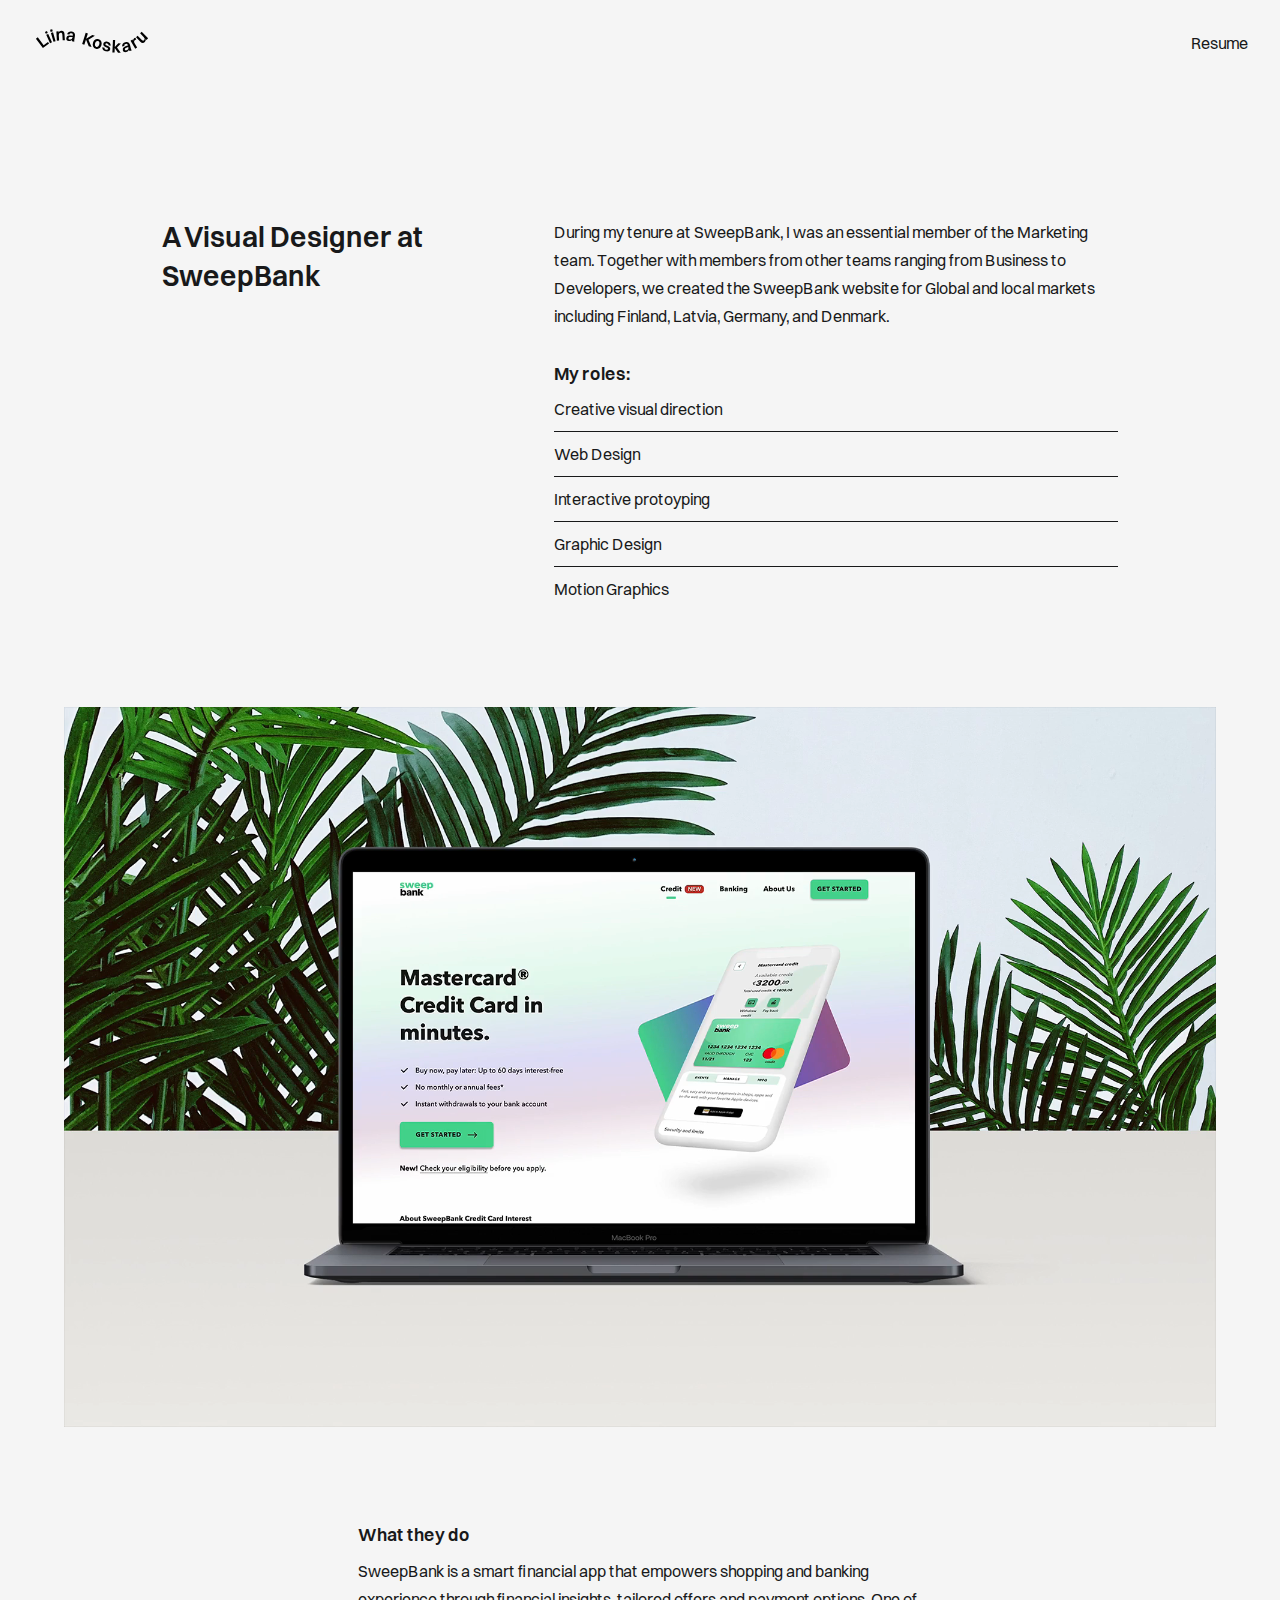
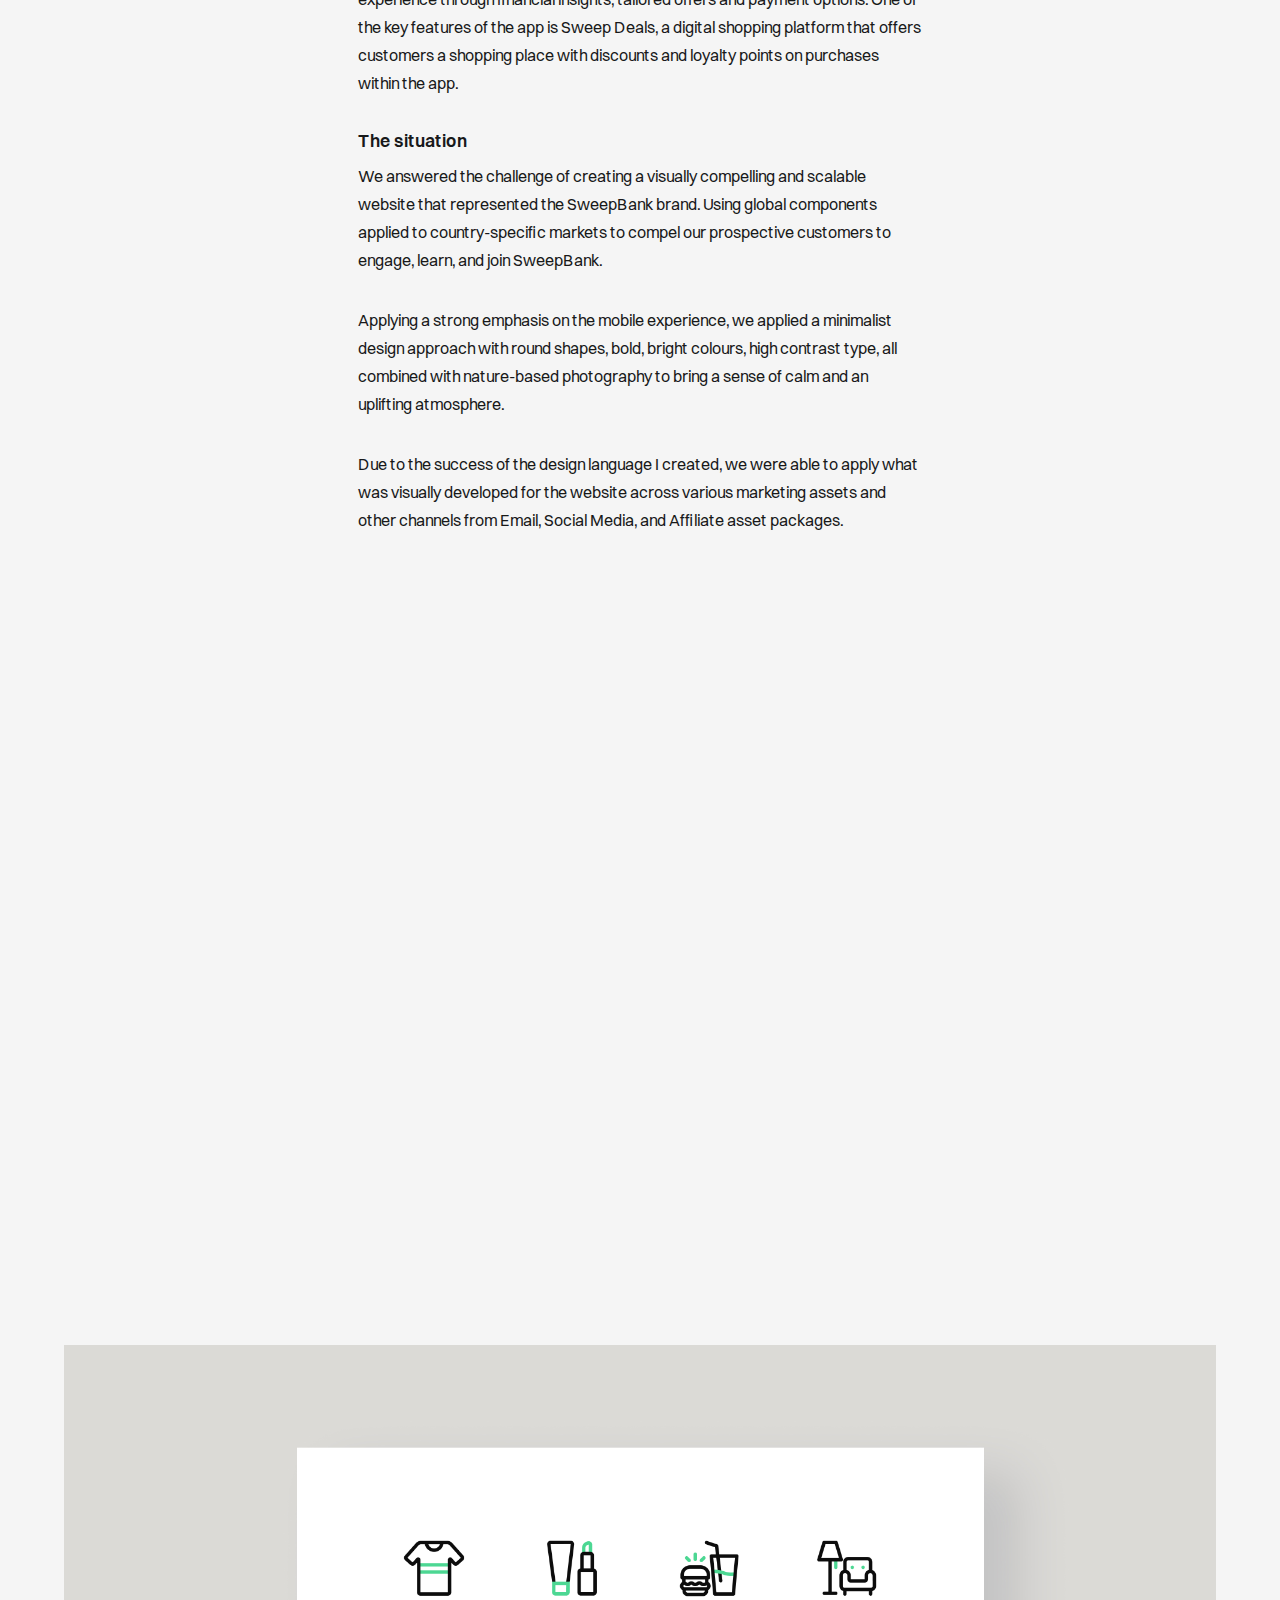
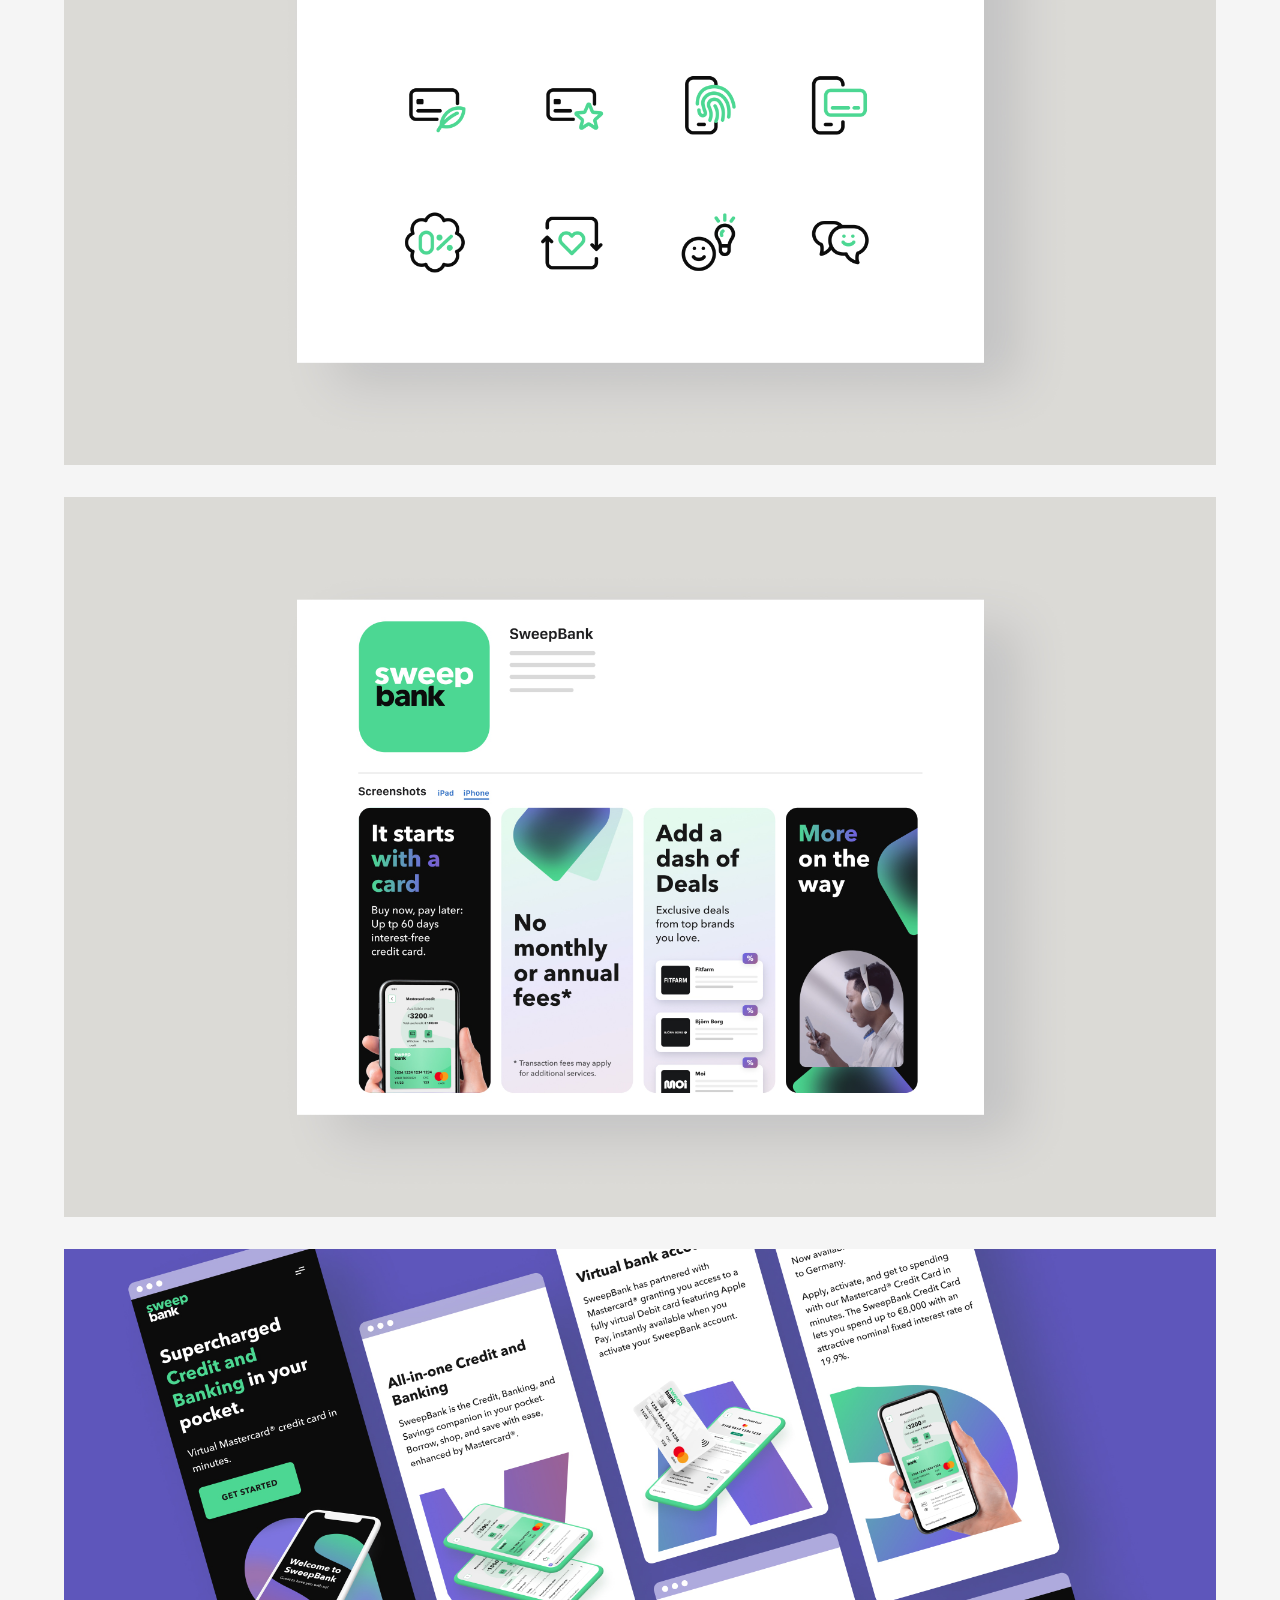
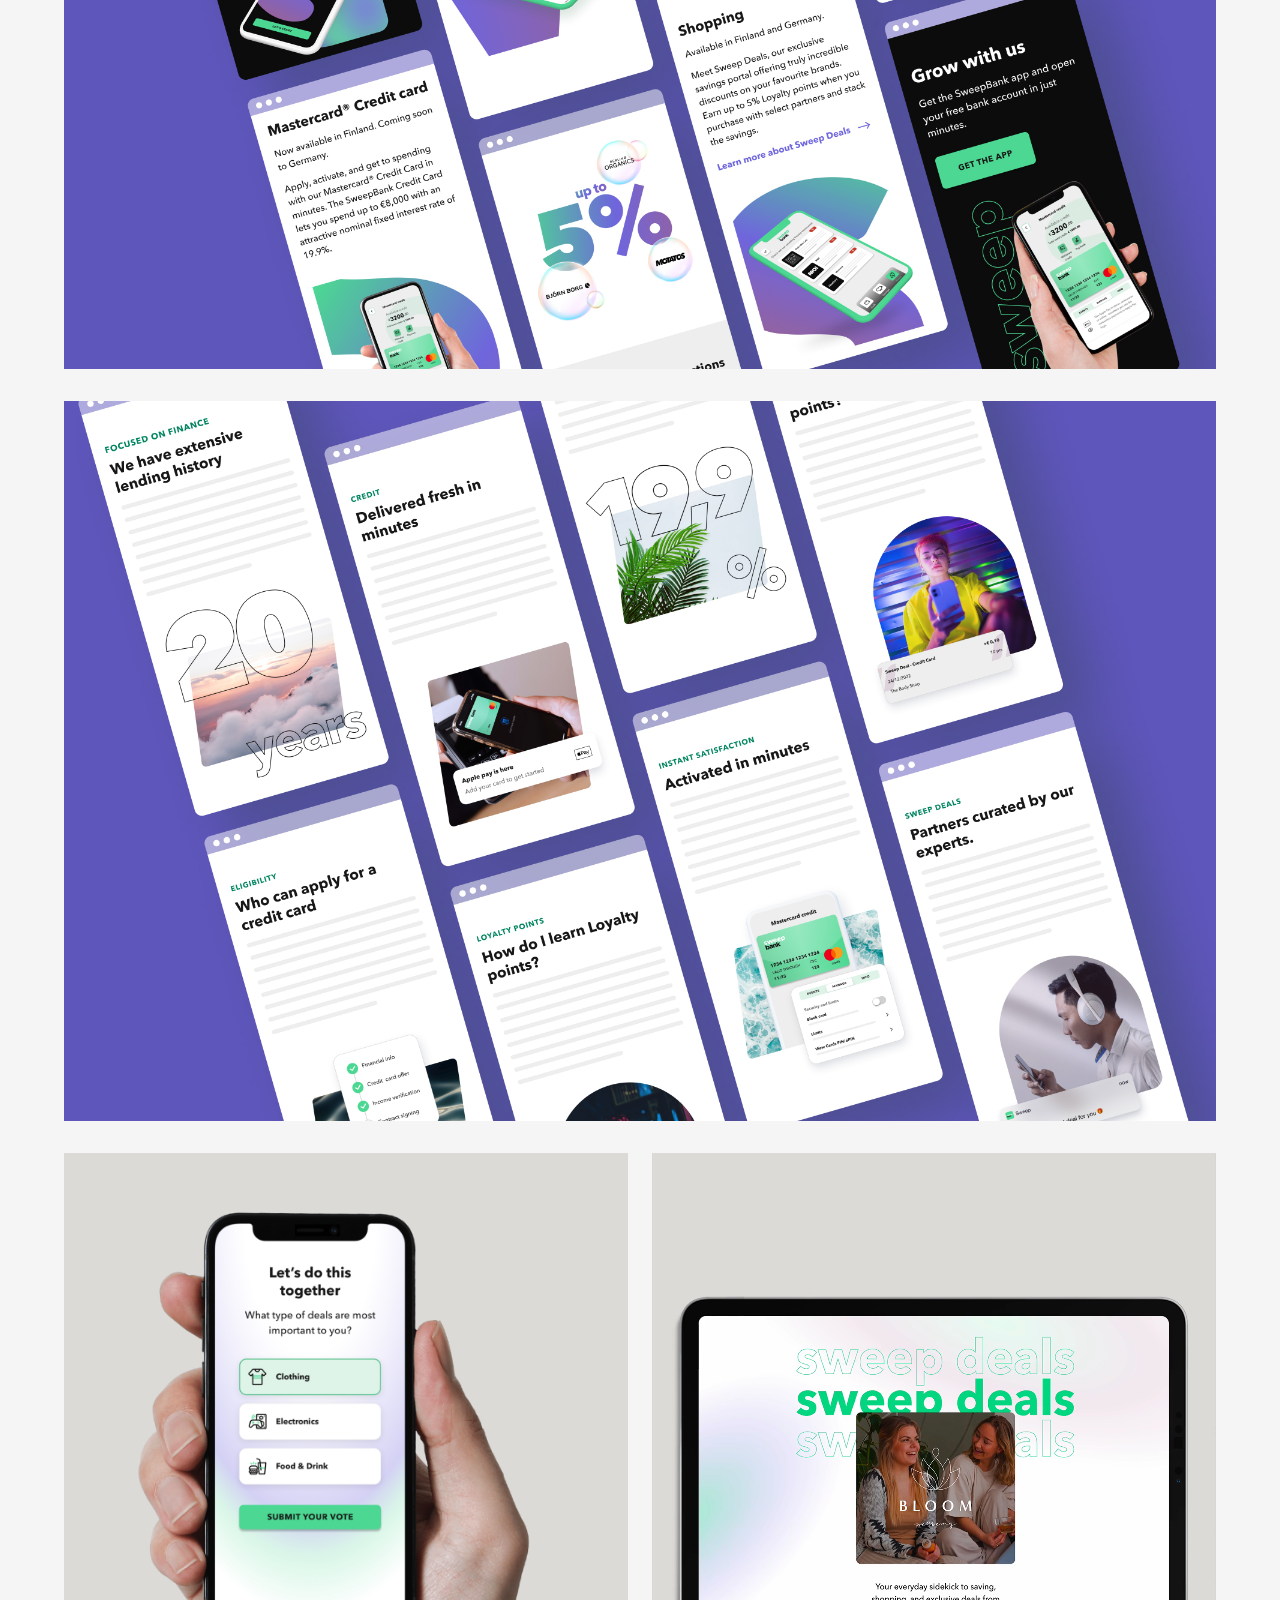
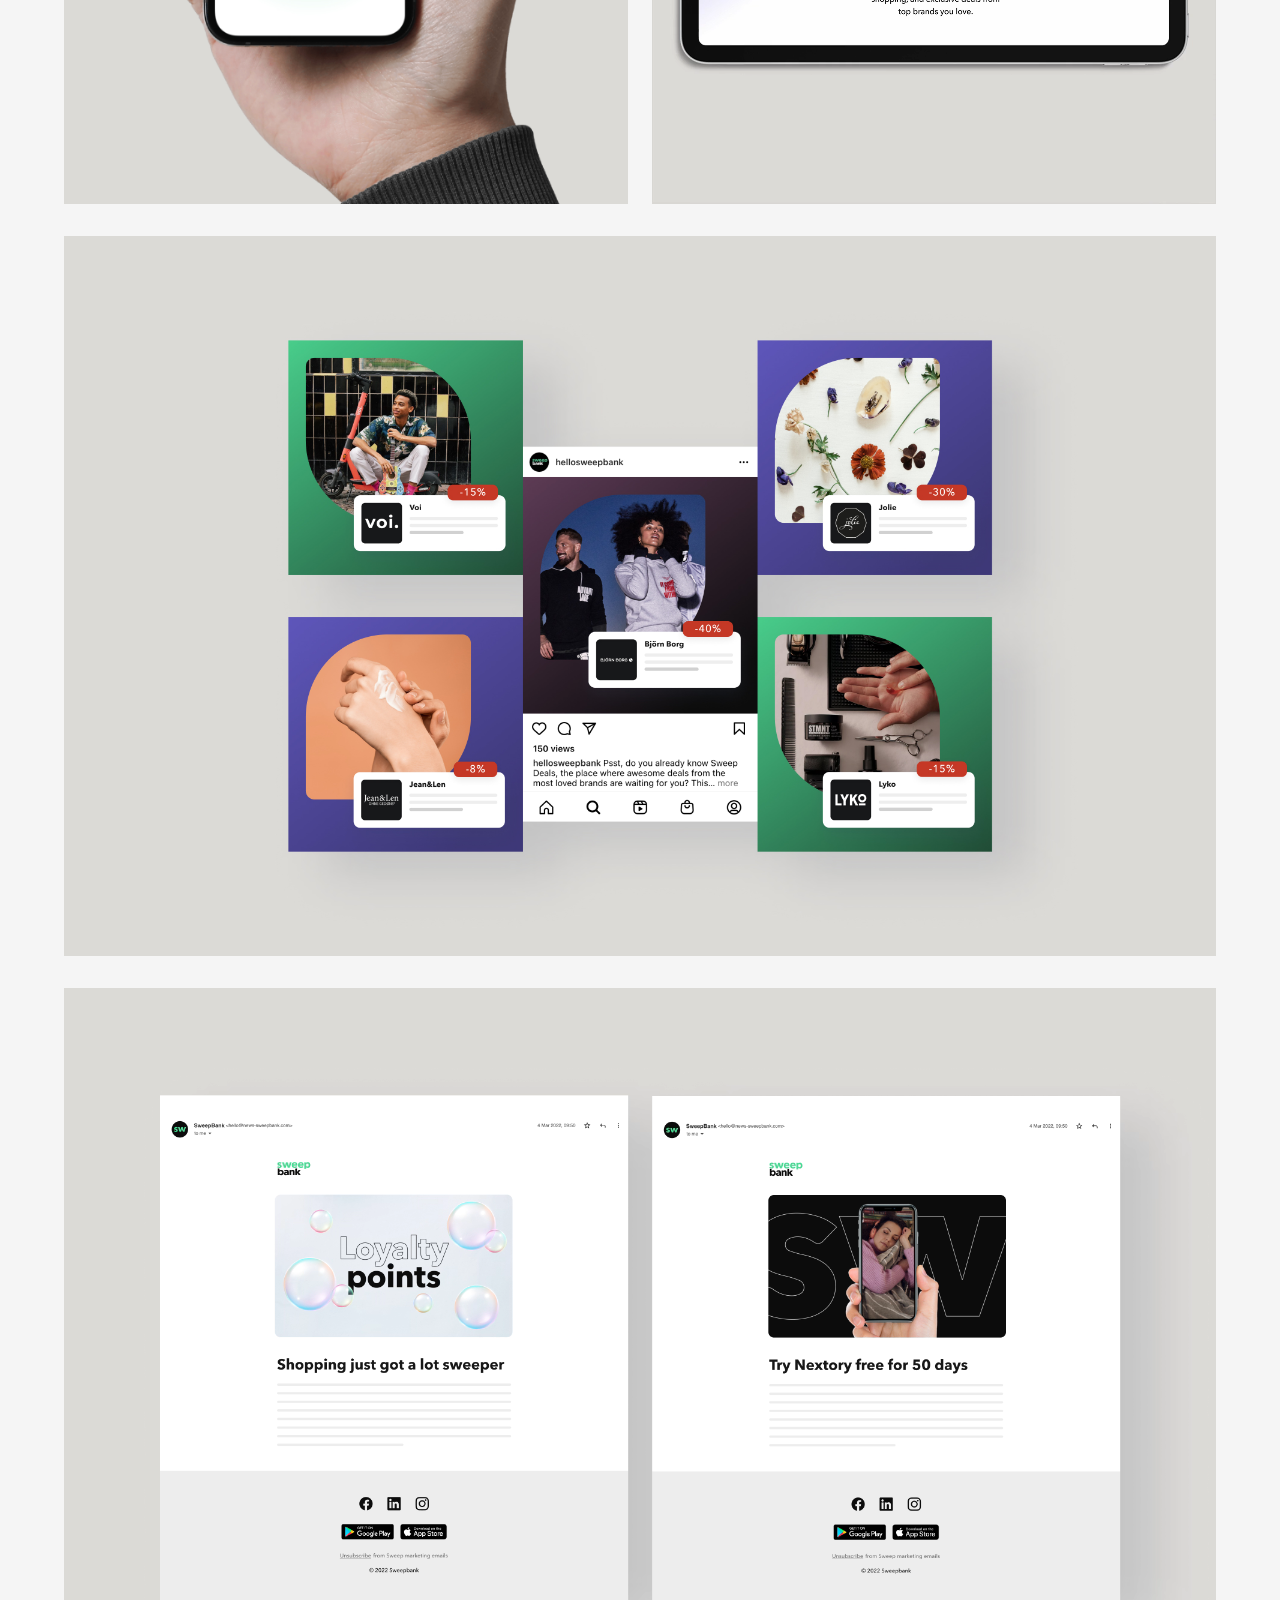
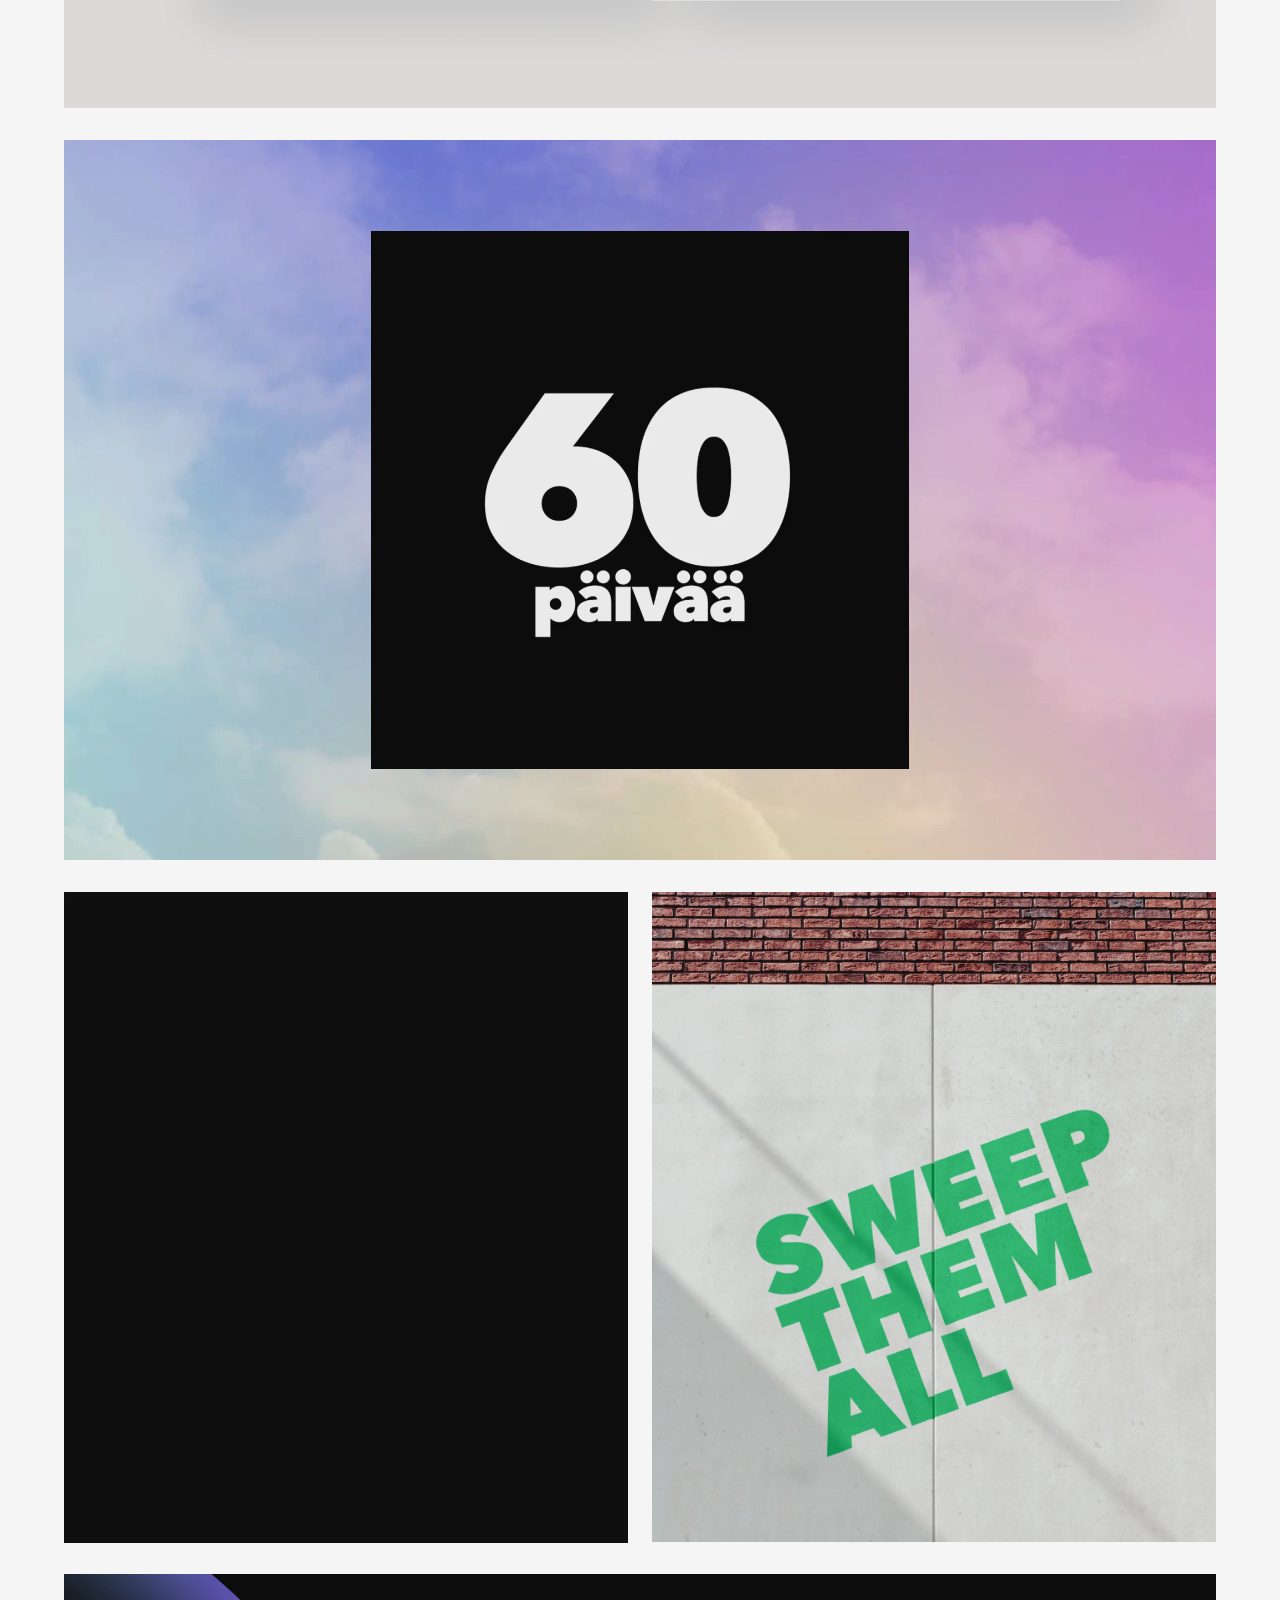
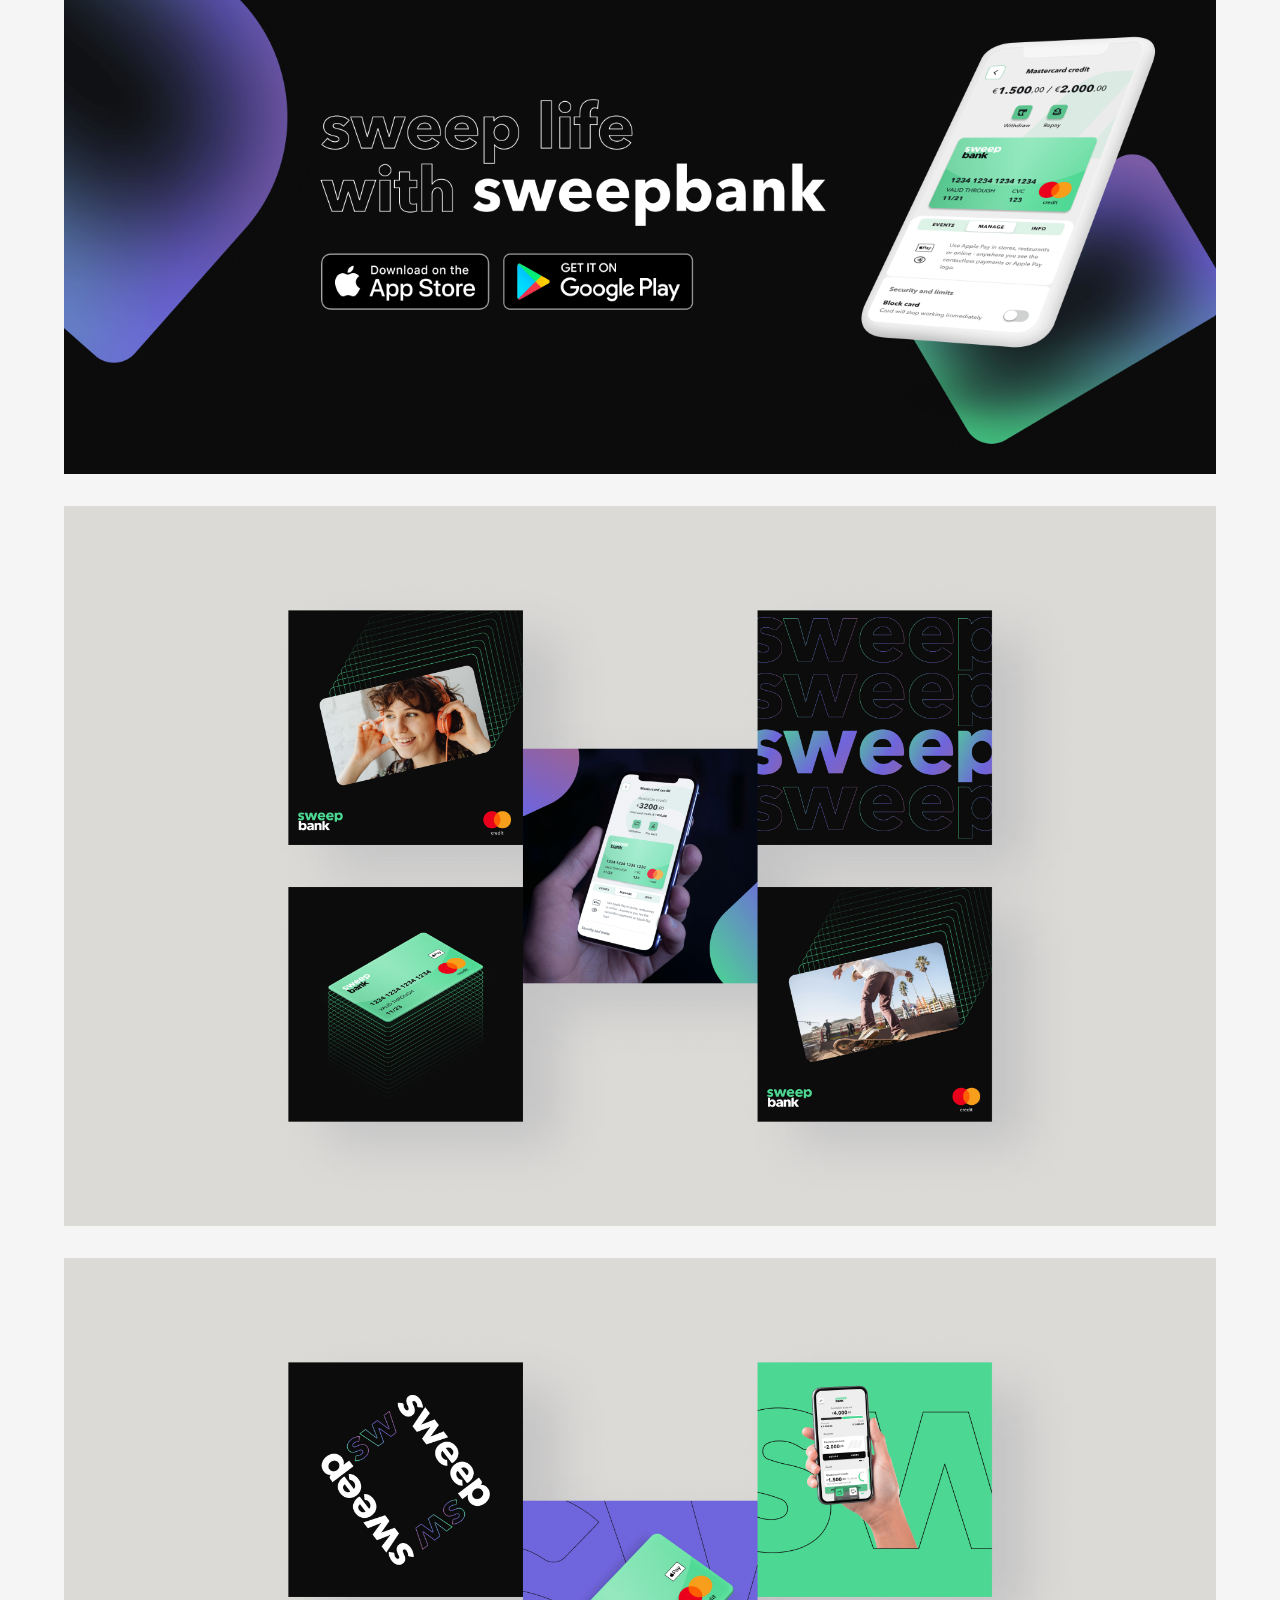
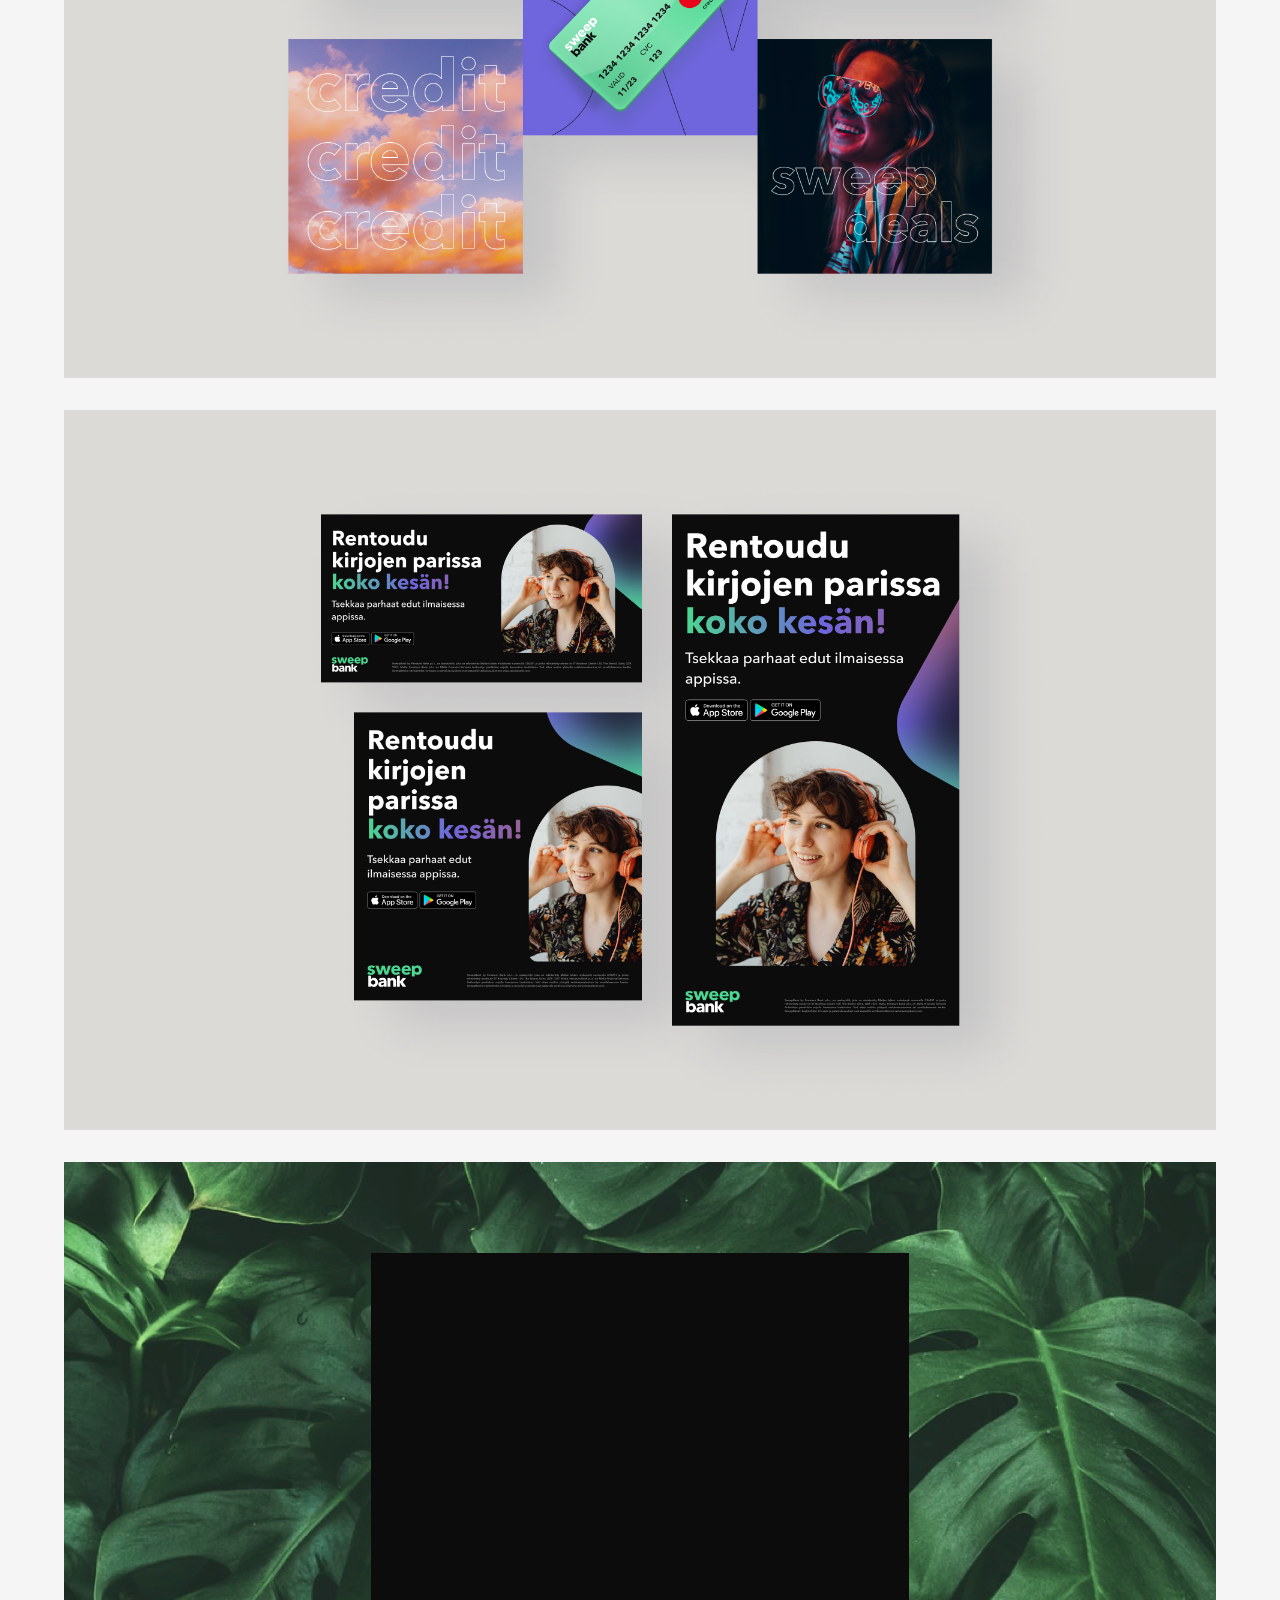
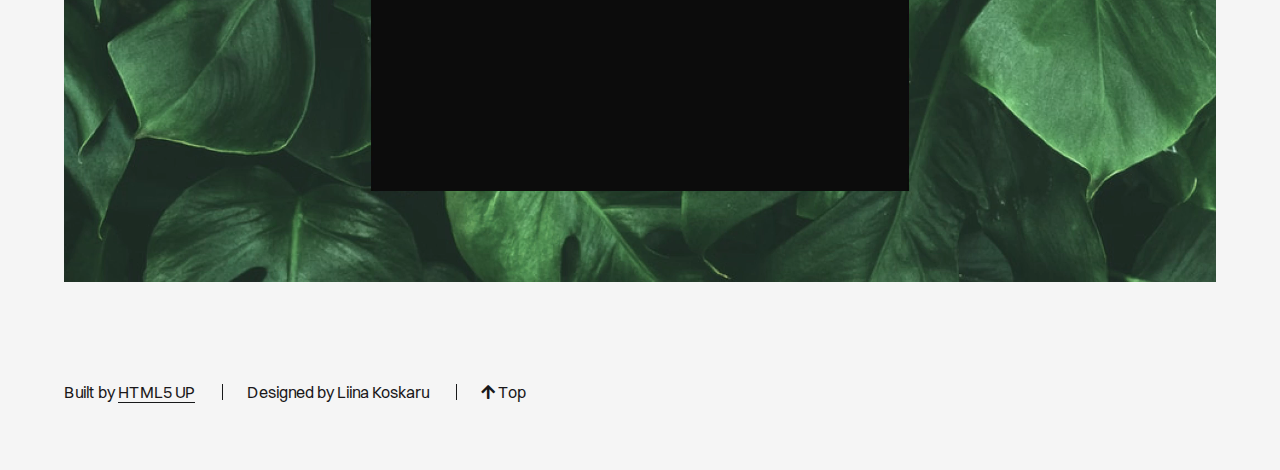
==== commit f0890c00: "change images" ====
--- a/index.html
+++ b/index.html
@@ -144,7 +144,7 @@
           </div>
         </div>
       </section>
-       <section class="wrapper">
+      <section class="wrapper">
         <div class="inner">
           <div class="row">
              <!-- Image 03 -->
@@ -158,7 +158,7 @@
                 playsinline
               >
                 <source
-                  src="images/sweepbank-cc-elegibility-check-video.mp4"
+                  src="images/SweepBank_03.mp4"
                   type="video/mp4"
                 />
                 <source src="movie.ogg" type="video/ogg" />
@@ -175,152 +175,121 @@
                 playsinline
               >
                 <source
-                  src="images/sweepbank-sw-loading-icon.mp4"
-                  type="video/mp4"
-                />
-                <source src="movie.ogg" type="video/ogg" />
-              </video>
-            </div>
-            <!--<div class="col-12 col-12-medium"><span class="image fit scrollFade"><img src="images/sweepbank-brandbook.png" alt="" /></span></div>-->
+                  src="images/SweepBank_04.mp4"
+                  type="video/mp4"
+                />
+                <source src="movie.ogg" type="video/ogg" />
+              </video>
+            </div>
              <!-- Image 05 -->
             <div class="col-12 col-12-medium">
               <span class="image fit scrollFade"
                 ><img src="images/SweepBank_05.jpg" alt=""
               /></span>
             </div>
-             <!-- Image Icons -->
+             <!-- Image 06 -->
              <div class="col-12 col-12-medium">
               <span class="image fit scrollFade"
-                ><img src="images/SweepBank_icons.jpg" alt=""
-              /></span>
-            </div>
-            <!-- Image 06 -->
-            <div class="col-12 col-12-medium">
-              <span class="image fit scrollFade"
                 ><img src="images/SweepBank_06.jpg" alt=""
               /></span>
             </div>
-             <!-- Image 07 -->
+            <!-- Image 07 -->
             <div class="col-12 col-12-medium">
               <span class="image fit scrollFade"
                 ><img src="images/SweepBank_07.jpg" alt=""
               /></span>
             </div>
-            <!-- Image 08 -->
+             <!-- Image 08 -->
             <div class="col-12 col-12-medium">
               <span class="image fit scrollFade"
                 ><img src="images/SweepBank_08.jpg" alt=""
               /></span>
             </div>
-             <!-- Image 09
-            <div class="col-12 col-12-medium">
-              <video
-                class="image fit scrollFade"
-                autoplay="autoplay"
-                loop="loop"
-                muted
-                defaultMuted
-                playsinline
-              >
-                <source
-                  src="images/SweepBank_09.mp4"
-                  type="video/mp4"
-                />
-                <source src="movie.ogg" type="video/ogg" />
-              </video>
-            </div> -->
-           <!-- Image 09_01 -->
-           <div class="col-6 col-12-medium">
-              <span class="image fit scrollFade"
-                ><img src="images/SweepBank_09_01.jpg" alt=""
-              /></span>
-          </div>
-           <!-- Image 09_02 -->
-          <div class="col-6 col-12-medium">
-            <video
-              class="image fit scrollFade"
-              autoplay="autoplay"
-              loop="loop"
-              muted
-              defaultMuted
-              playsinline
-            >
-              <source
-                src="images/SweepBank_09_02.mp4"
-                type="video/mp4"
-              />
-              <source src="movie.ogg" type="video/ogg" />
-            </video>
-          </div>
-            
+            <!-- Image 09 -->
+            <div class="col-12 col-12-medium">
+              <span class="image fit scrollFade"
+                ><img src="images/SweepBank_09.jpg" alt=""
+              /></span>
+            </div>
              <!-- Image 10 -->
-            <div class="col-12 col-12-medium">
+            <div class="col-6 col-12-medium">
               <span class="image fit scrollFade"
                 ><img src="images/SweepBank_10.jpg" alt=""
               /></span>
             </div>
-            <!-- Image 11 -->
-            <div class="col-12 col-12-medium">
-              <video
-                class="image fit scrollFade"
-                autoplay="autoplay"
-                loop="loop"
-                muted
-                defaultMuted
-                playsinline
-              >
-                <source src="images/SweepBank_11.mp4" type="video/mp4" />
-                <source src="movie.ogg" type="video/ogg" />
-              </video>
-            </div>
-            <!-- Image 12 -->
-            <div class="col-12 col-12-medium">
-              <video
-                class="image fit scrollFade"
-                autoplay="autoplay"
-                loop="loop"
-                muted
-                defaultMuted
-                playsinline
-              >
-                <source
-                  src="images/SweepBank_12.mp4"
-                  type="video/mp4"
-                />
-                <source src="movie.ogg" type="video/ogg" />
-              </video>
+           <!-- Image 11 -->
+            <div class="col-6 col-12-medium">
+                <video
+                class="image fit scrollFade"
+                autoplay="autoplay"
+                loop="loop"
+                muted
+                defaultMuted
+                playsinline
+                >
+                <source
+                  src="images/SweepBank_11.mp4"
+                  type="video/mp4"
+                />
+                <source src="movie.ogg" type="video/ogg" />
+                </video>
+            </div>
+             <!-- Image 12 -->
+            <div class="col-12 col-12-medium">
+              <span class="image fit scrollFade"
+                ><img src="images/SweepBank_12.jpg" alt=""
+              /></span>
             </div>
             <!-- Image 13 -->
-            <div class="col-6 col-12-medium">
-              <video
-                class="image fit scrollFade"
-                autoplay="autoplay"
-                loop="loop"
-                muted
-                defaultMuted
-                playsinline
-              >
-                <source
-                  src="images/sweepbank-90days-hero-video.mp4"
-                  type="video/mp4"
-                />
+            <div class="col-12 col-12-medium">
+              <video
+                class="image fit scrollFade"
+                autoplay="autoplay"
+                loop="loop"
+                muted
+                defaultMuted
+                playsinline
+              >
+                <source src="images/SweepBank_13.mp4" type="video/mp4" />
                 <source src="movie.ogg" type="video/ogg" />
               </video>
             </div>
             <!-- Image 14 -->
-            <div class="col-6 col-12-medium">
-              <span class="image fit scrollFade"
-                ><img src="images/sweepbank-sweep-them-all.jpg" alt=""
-              /></span>
+            <div class="col-12 col-12-medium">
+              <video
+                class="image fit scrollFade"
+                autoplay="autoplay"
+                loop="loop"
+                muted
+                defaultMuted
+                playsinline
+              >
+                <source
+                  src="images/SweepBank_14.mp4"
+                  type="video/mp4"
+                />
+                <source src="movie.ogg" type="video/ogg" />
+              </video>
             </div>
             <!-- Image 15 -->
-            <div class="col-12 col-12-medium">
-              <span class="image fit scrollFade"
-                ><img src="images/Sweepbank-fb-cover.png" alt=""
-              /></span>
+            <div class="col-6 col-12-medium">
+              <video
+                class="image fit scrollFade"
+                autoplay="autoplay"
+                loop="loop"
+                muted
+                defaultMuted
+                playsinline
+              >
+                <source
+                  src="images/SweepBank_15.mp4"
+                  type="video/mp4"
+                />
+                <source src="movie.ogg" type="video/ogg" />
+              </video>
             </div>
             <!-- Image 16 -->
-            <div class="col-12 col-12-medium">
+            <div class="col-6 col-12-medium">
               <span class="image fit scrollFade"
                 ><img src="images/SweepBank_16.jpg" alt=""
               /></span>
@@ -328,27 +297,39 @@
             <!-- Image 17 -->
             <div class="col-12 col-12-medium">
               <span class="image fit scrollFade"
-                ><img src="images/SweepBank_17.jpg" alt=""
-              /></span>
-            </div>
-               <!-- Banner ads-->
-               <div class="col-12 col-12-medium">
-                <span class="image fit scrollFade"
-                  ><img src="images/SweepBank_banner_ads.jpg" alt=""
-                /></span>
-              </div>
+                ><img src="images/SweepBank_17.png" alt=""
+              /></span>
+            </div>
             <!-- Image 18 -->
             <div class="col-12 col-12-medium">
-              <video
-                class="image fit scrollFade"
-                autoplay="autoplay"
-                loop="loop"
-                muted
-                defaultMuted
-                playsinline
-              >
-                <source
-                  src="images/SweepBank_18.mp4"
+              <span class="image fit scrollFade"
+                ><img src="images/SweepBank_18.jpg" alt=""
+              /></span>
+            </div>
+            <!-- Image 19 -->
+            <div class="col-12 col-12-medium">
+              <span class="image fit scrollFade"
+                ><img src="images/SweepBank_19.jpg" alt=""
+              /></span>
+            </div>
+             <!-- Image 20 -->
+             <div class="col-12 col-12-medium">
+              <span class="image fit scrollFade"
+                ><img src="images/SweepBank_20.jpg" alt=""
+              /></span>
+            </div>
+            <!-- Image 21 -->
+            <div class="col-12 col-12-medium">
+              <video
+                class="image fit scrollFade"
+                autoplay="autoplay"
+                loop="loop"
+                muted
+                defaultMuted
+                playsinline
+              >
+                <source
+                  src="images/SweepBank_21.mp4"
                   type="video/mp4"
                 />
                 <source src="movie.ogg" type="video/ogg" />
--- a/assets/css/main.css
+++ b/assets/css/main.css
@@ -101,7 +101,7 @@
 	}
 
 	body {
-		background:#ffffff;
+		background:#F5F5F5;
 		
 	}
 
@@ -2600,14 +2600,12 @@
 /* Image */
 
 	.image {
-		border-radius: 1.50em;
 		border: 0;
 		display: inline-block;
 		position: relative;
 	}
 
 		.image img {
-			border-radius: 1.50em;
 			display: block;
 		}
 
@@ -3254,7 +3252,7 @@
 		.wrapper > .inner {
 			padding: 3em 5em 2em 5em ;
 			max-width: 100%;
-			width: 92em;
+			width: 88em;
 		}
 
 			@media screen and (max-width: 1680px) {
@@ -3276,13 +3274,13 @@
 			@media screen and (max-width: 736px) {
 
 				.wrapper > .inner {
-					padding: 2em 2em 1em 2em ;
+					padding: 1em 1em 1em 1em ;
 				}
 
 			}
 
 		.wrapper.alt {
-			background-color:#ffffff;
+			background-color:#f5f5f5;
 		}
 
 		.wrapper.style1 {
@@ -3290,7 +3288,7 @@
 		}
 
 		.wrapper.style1-alt {
-			background-color: #eaf4ec;
+			background-color: #bfbbea;
 		}
 
 		.wrapper.style2 {
@@ -3418,7 +3416,7 @@
 		display: -webkit-flex;
 		display: -ms-flex;
 		display: flex;
-		background-color: #ffffff;
+		background-color: #f5f5f5;
 		cursor: default;
 		padding: 1.75em 2em;
 	}
@@ -3488,7 +3486,7 @@
 		@media screen and (max-width: 736px) {
 
 			#header {
-				padding: 1em 2em;
+				padding: 1em 1em;
 			}
 
 		}
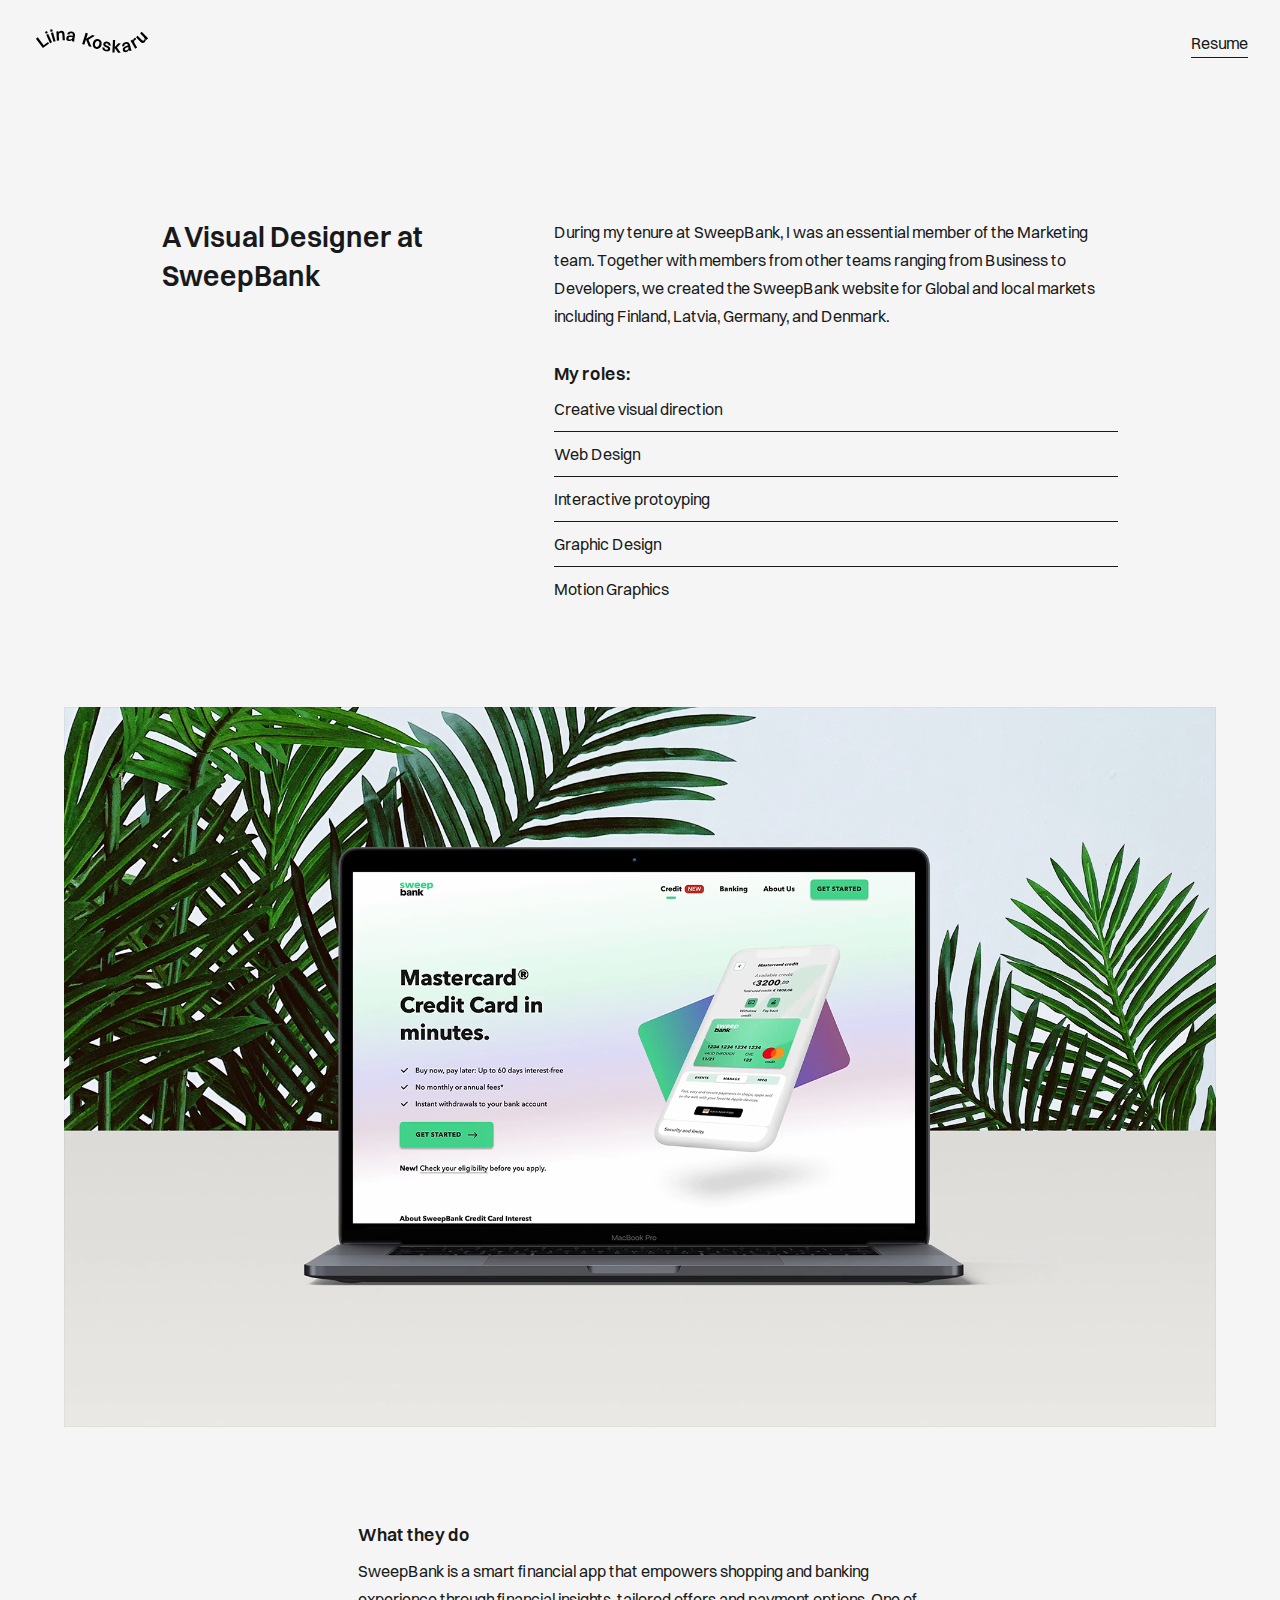
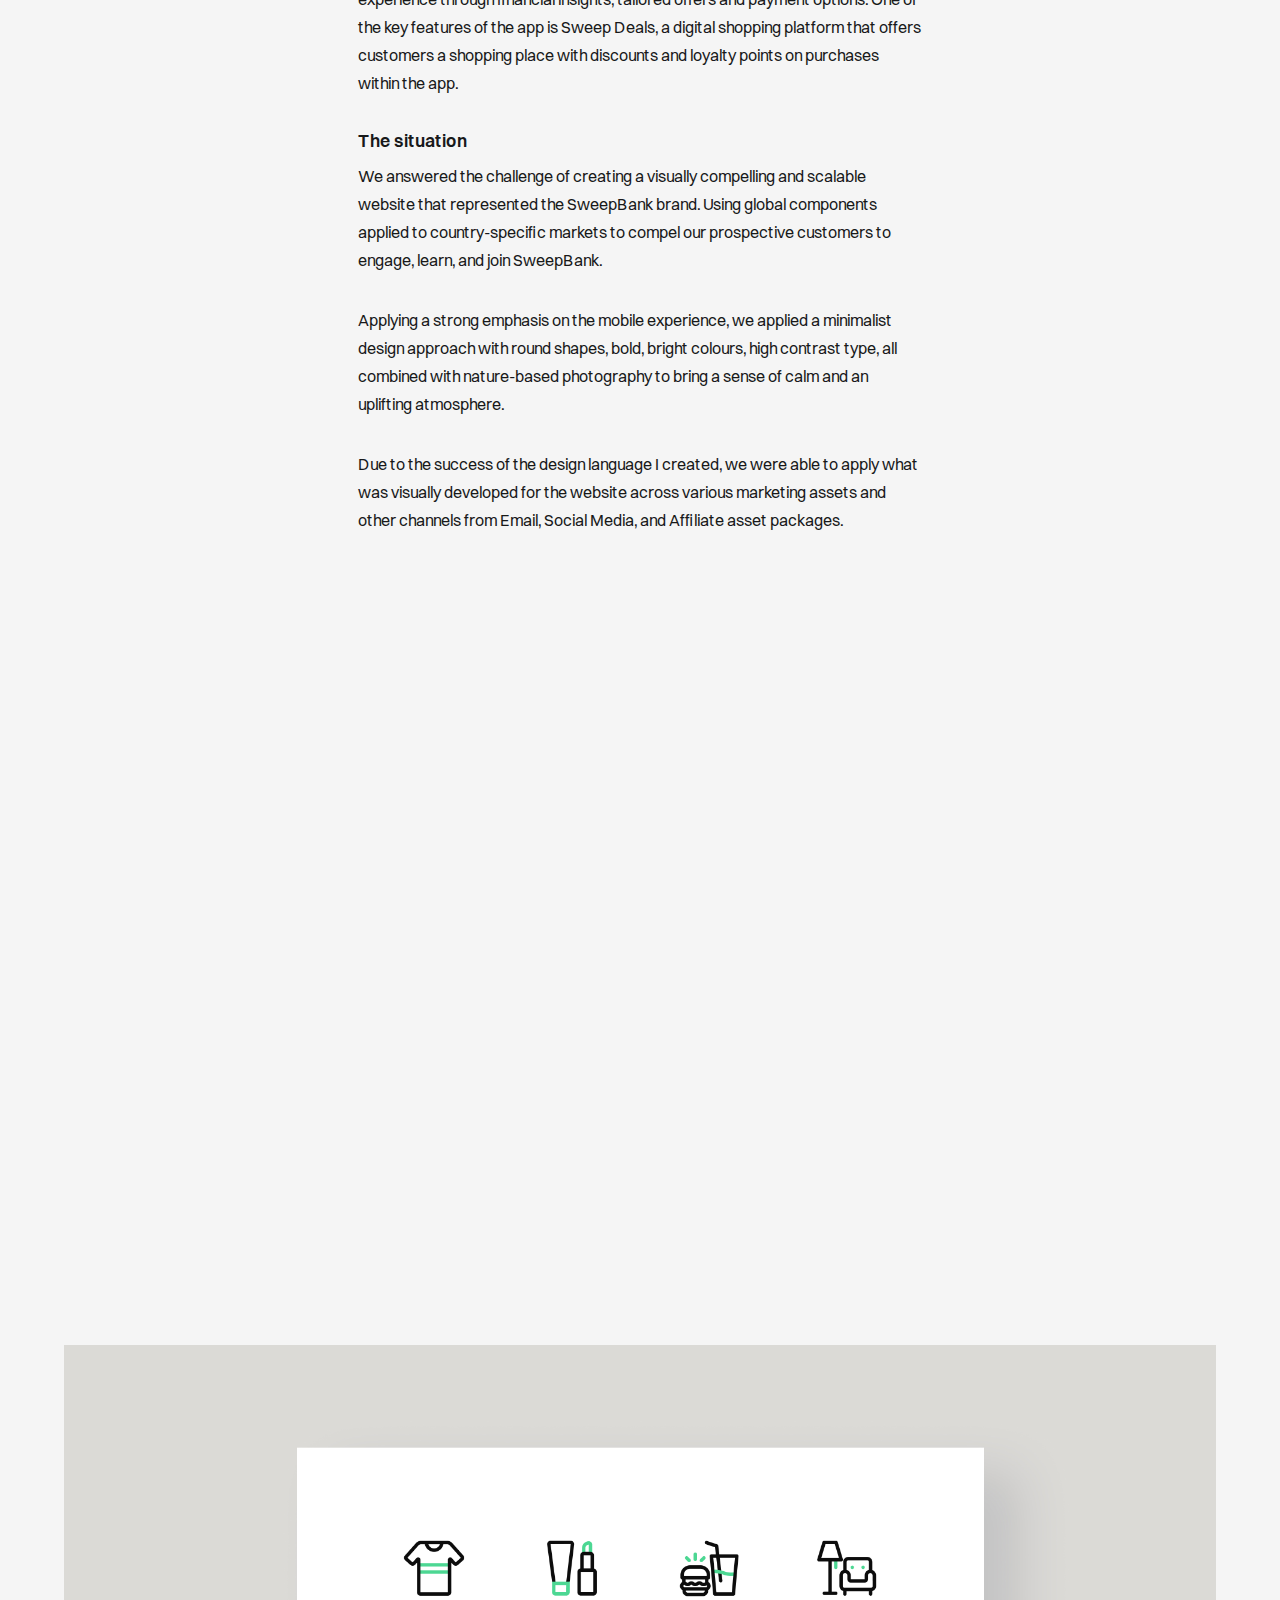
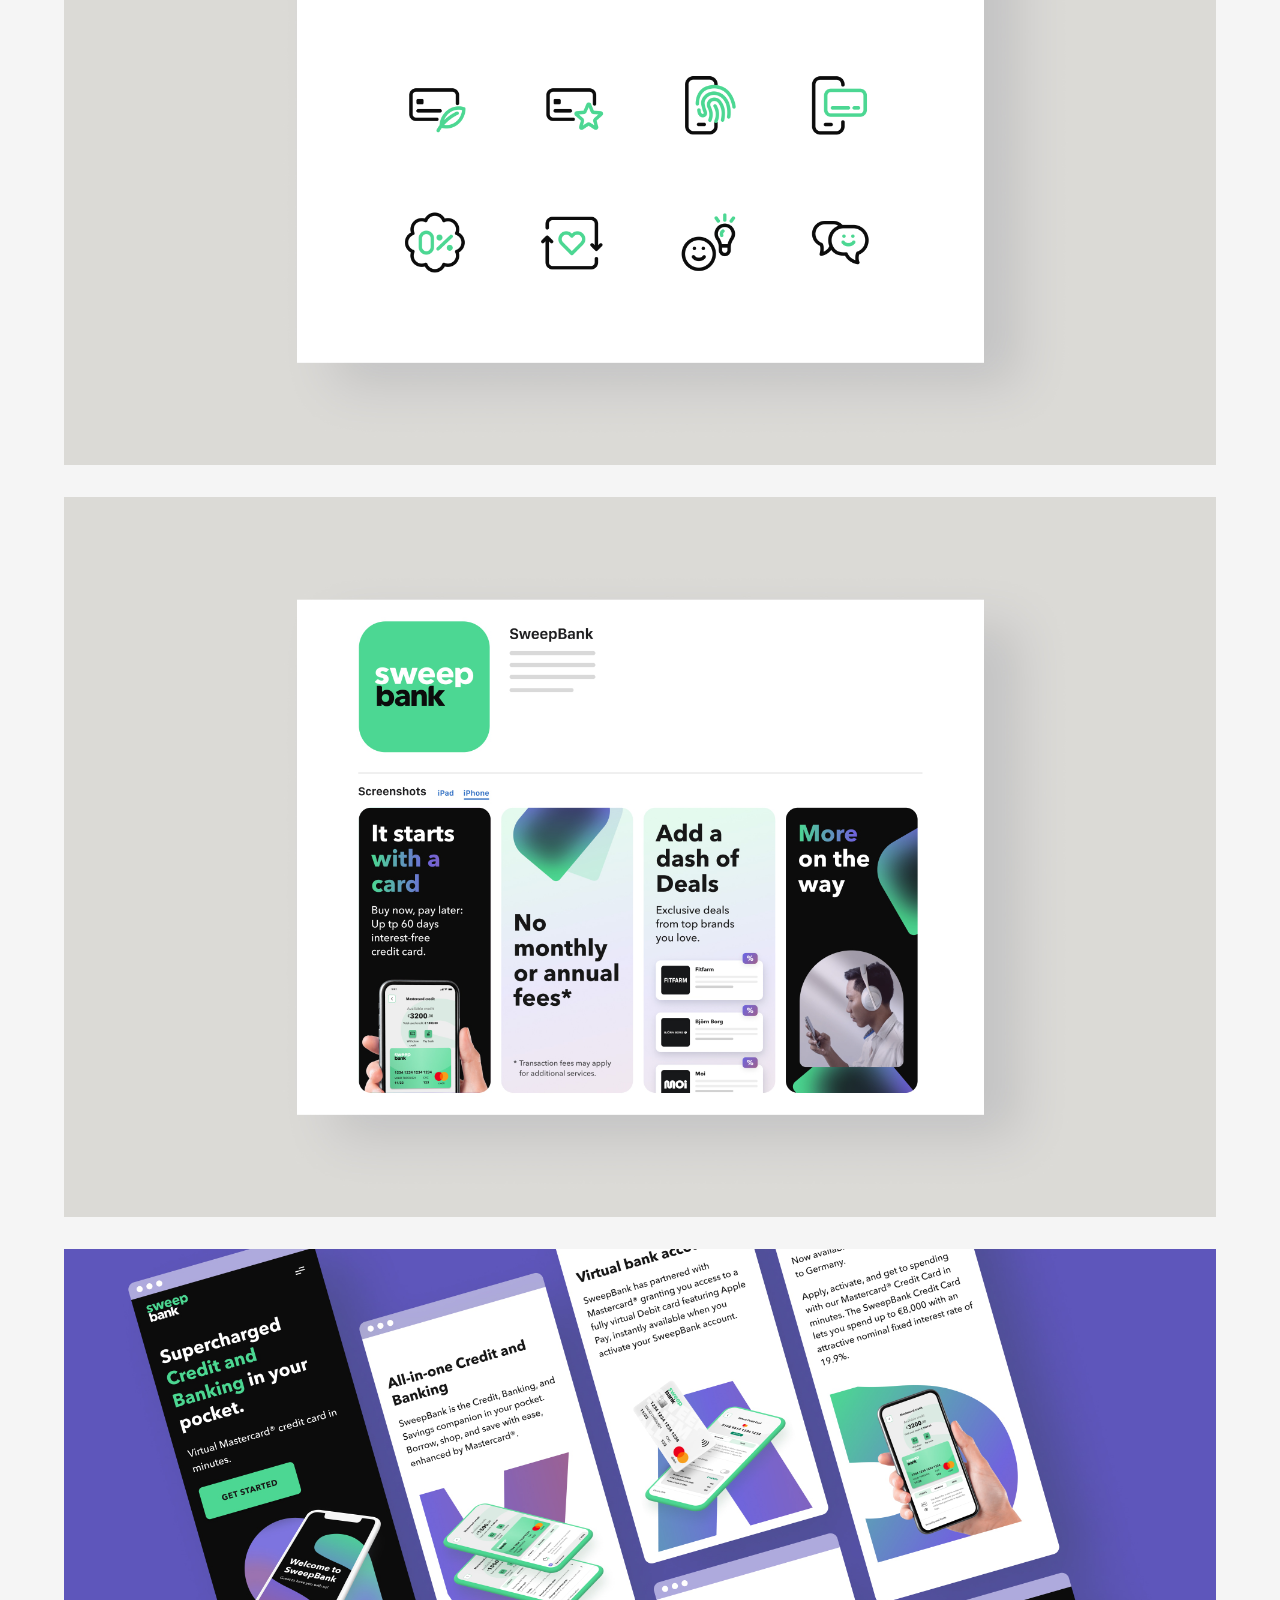
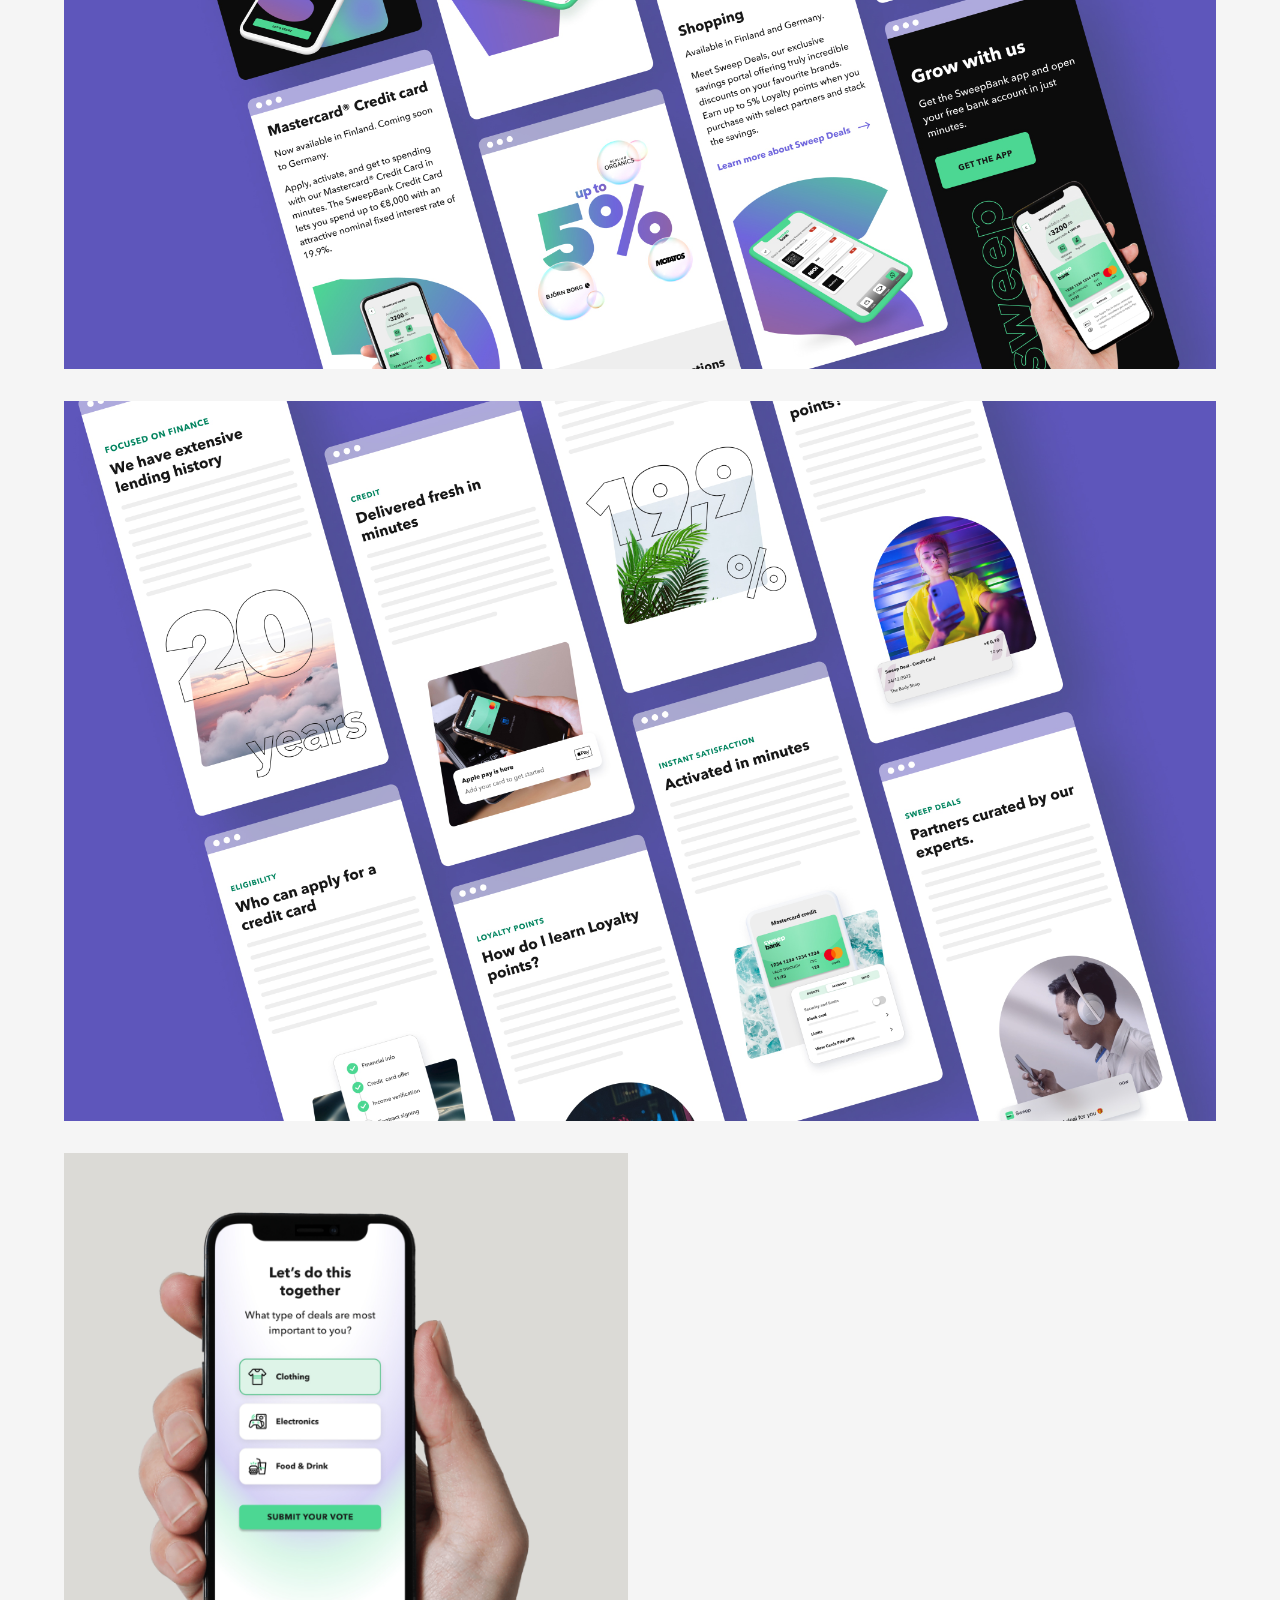
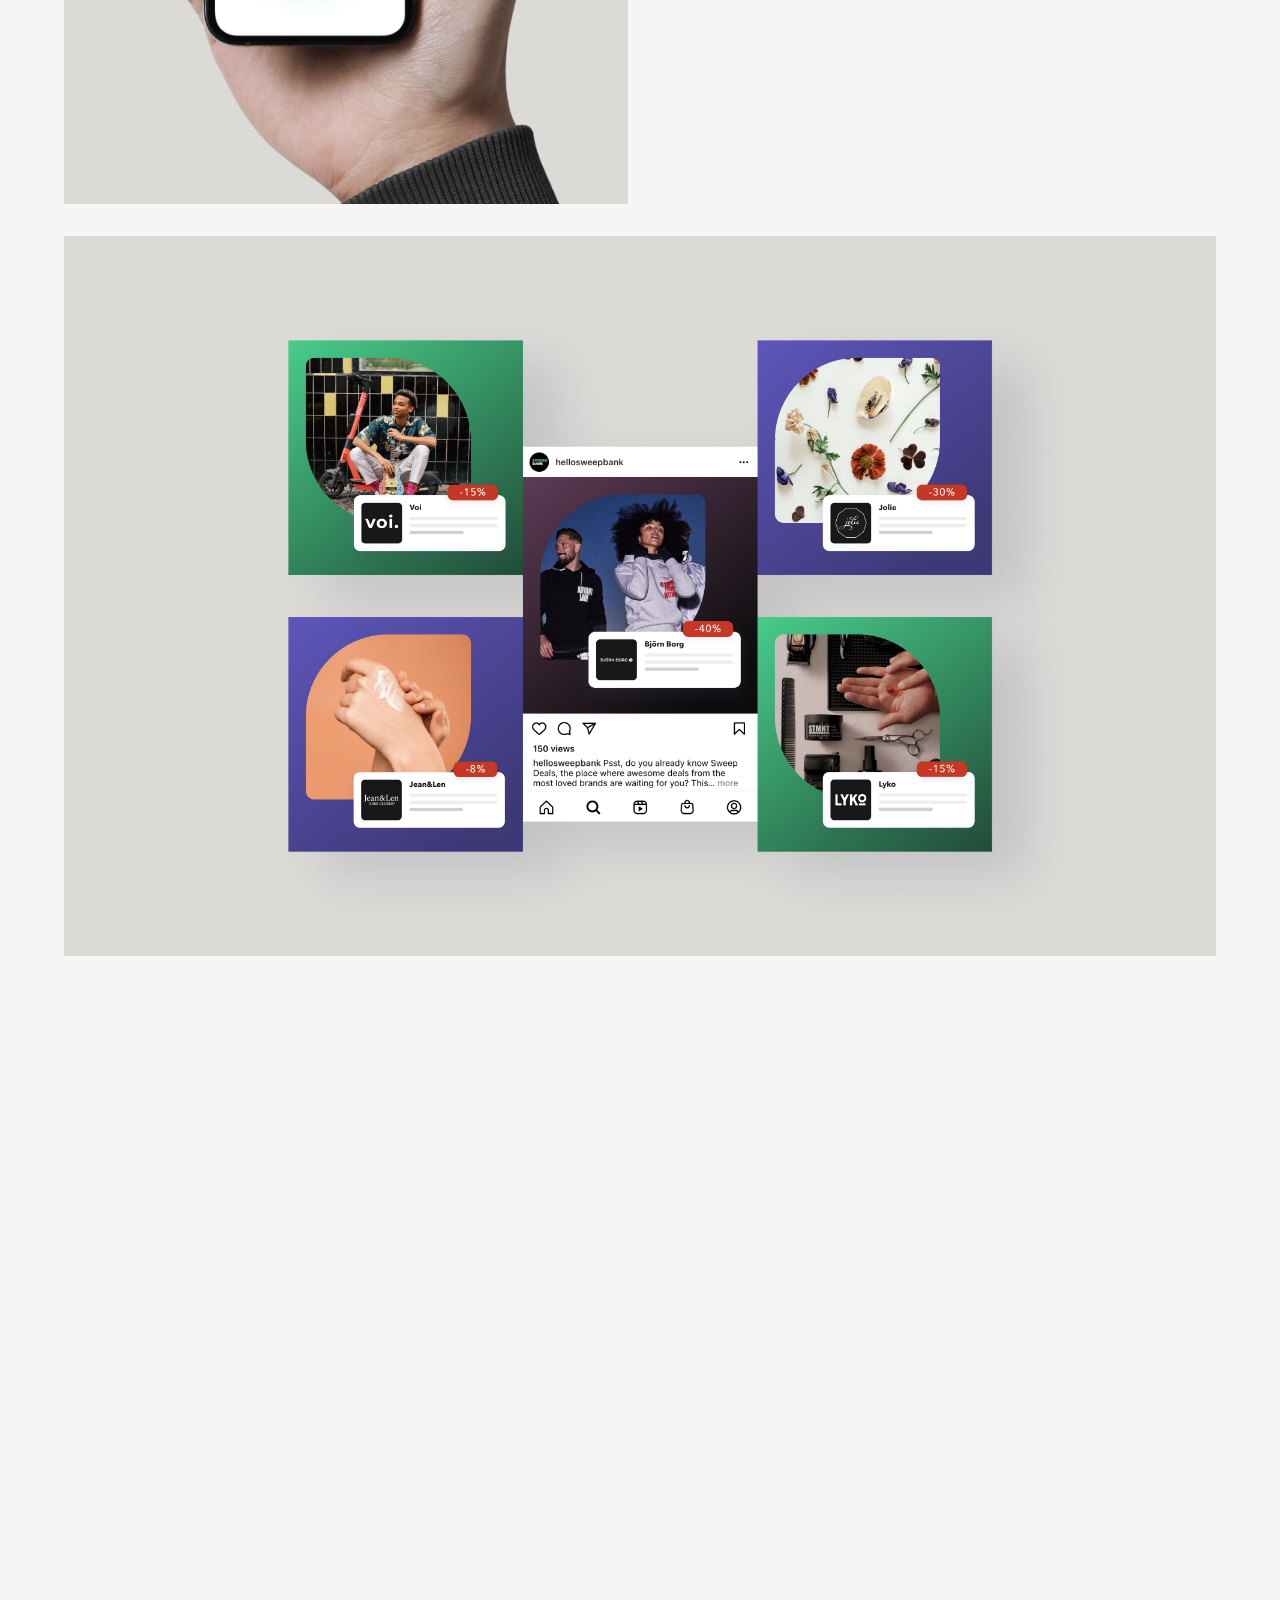
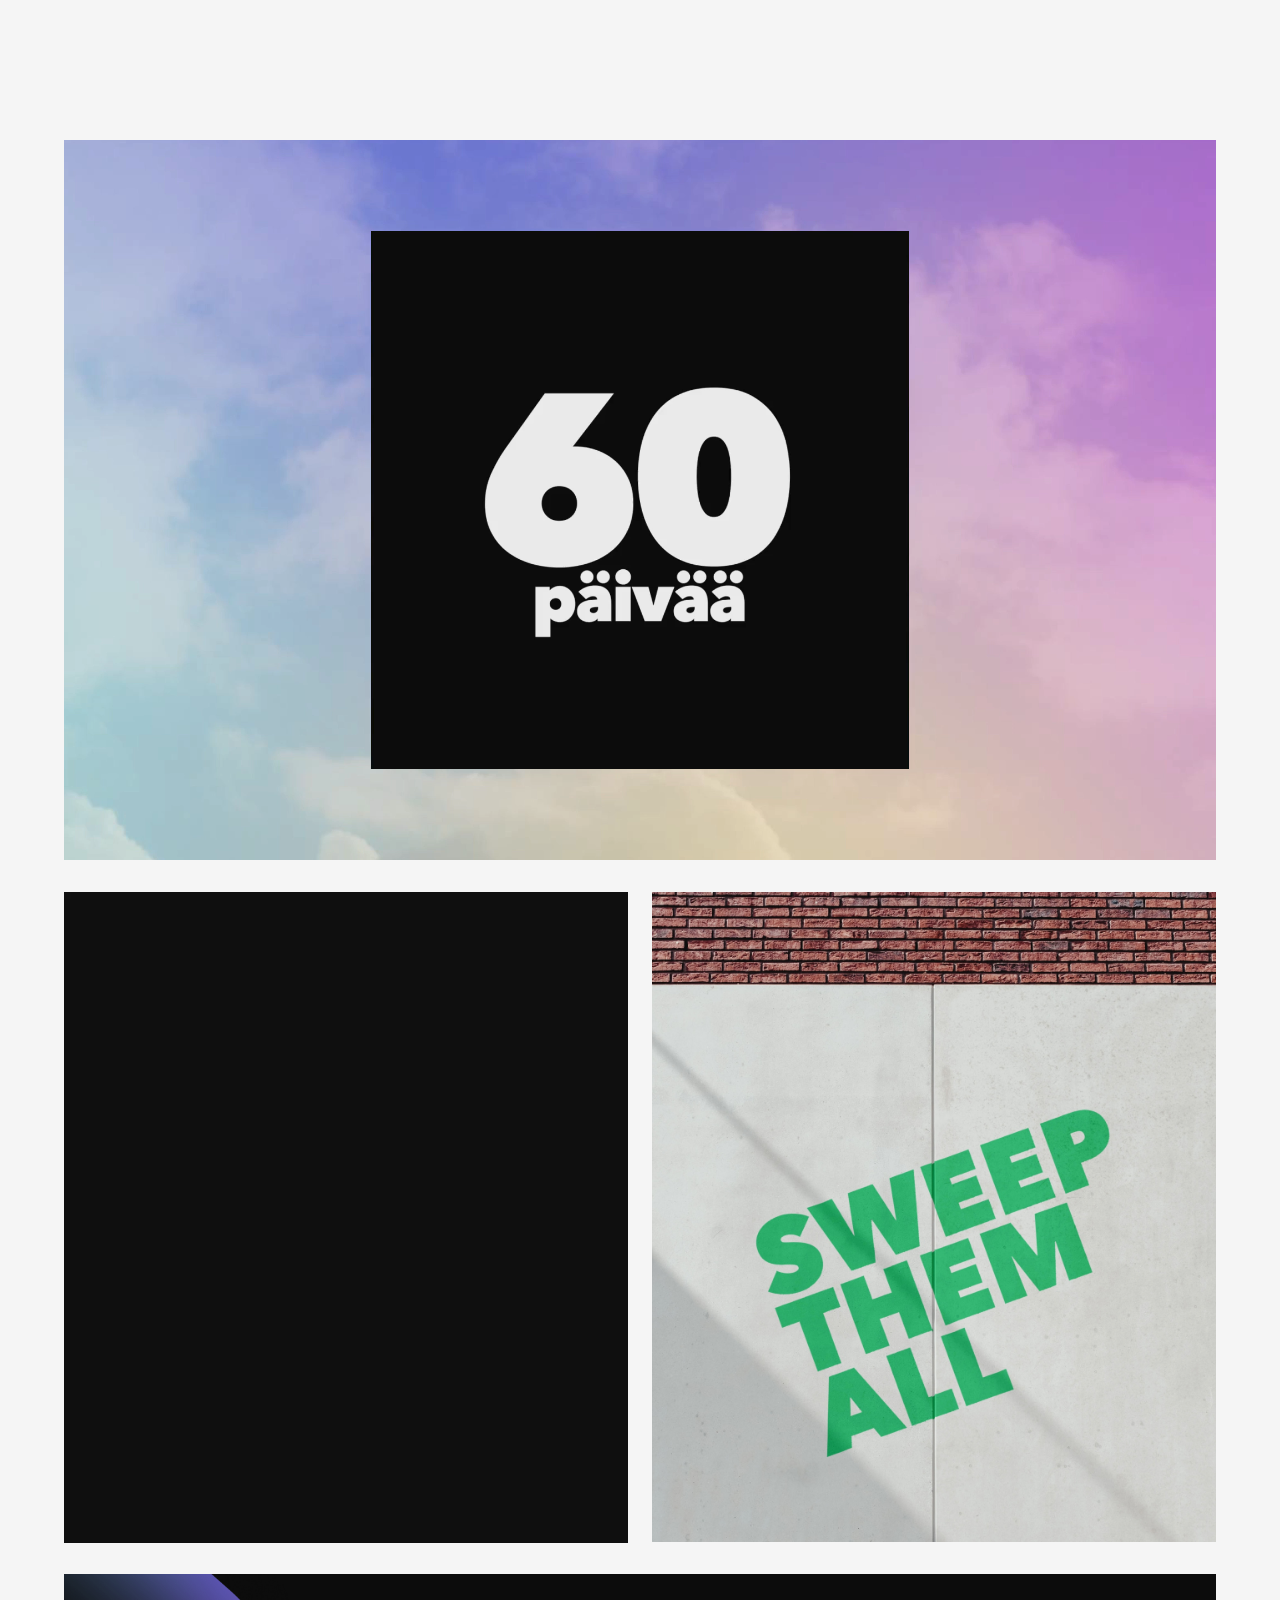
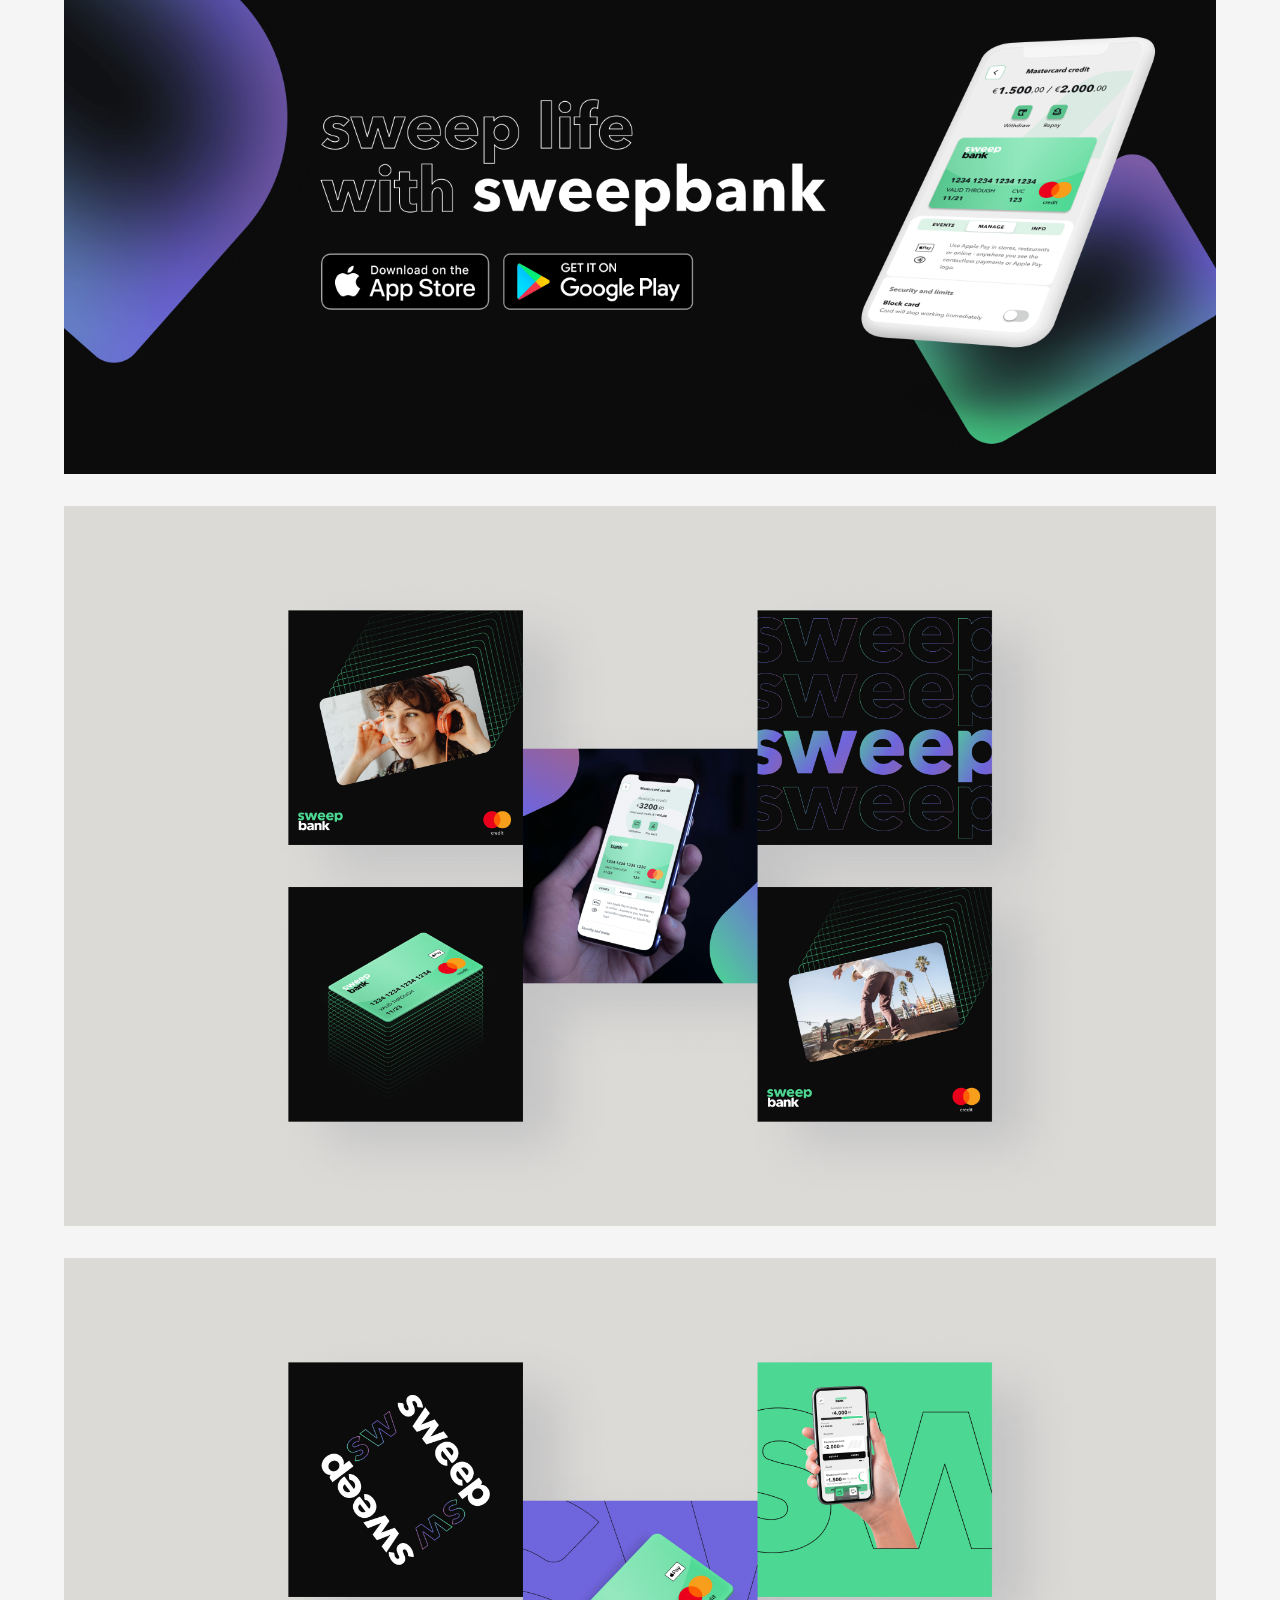
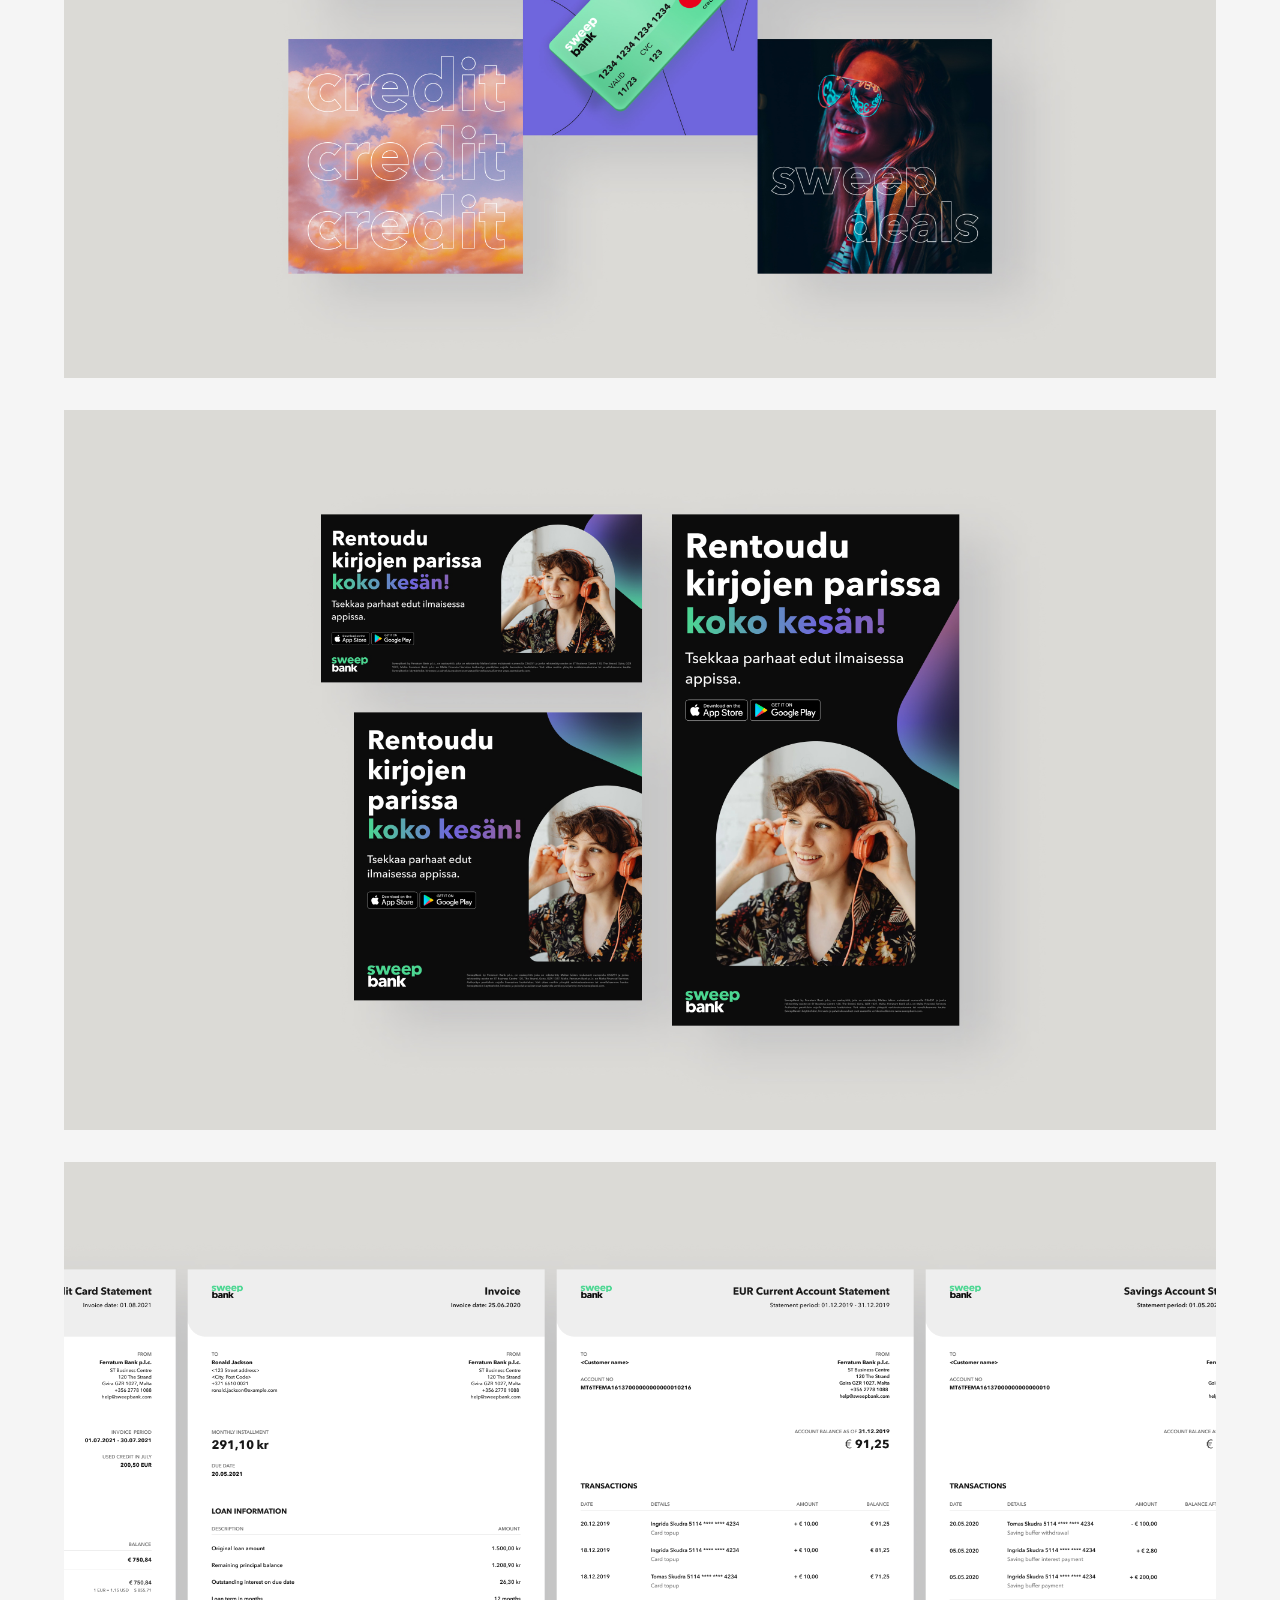
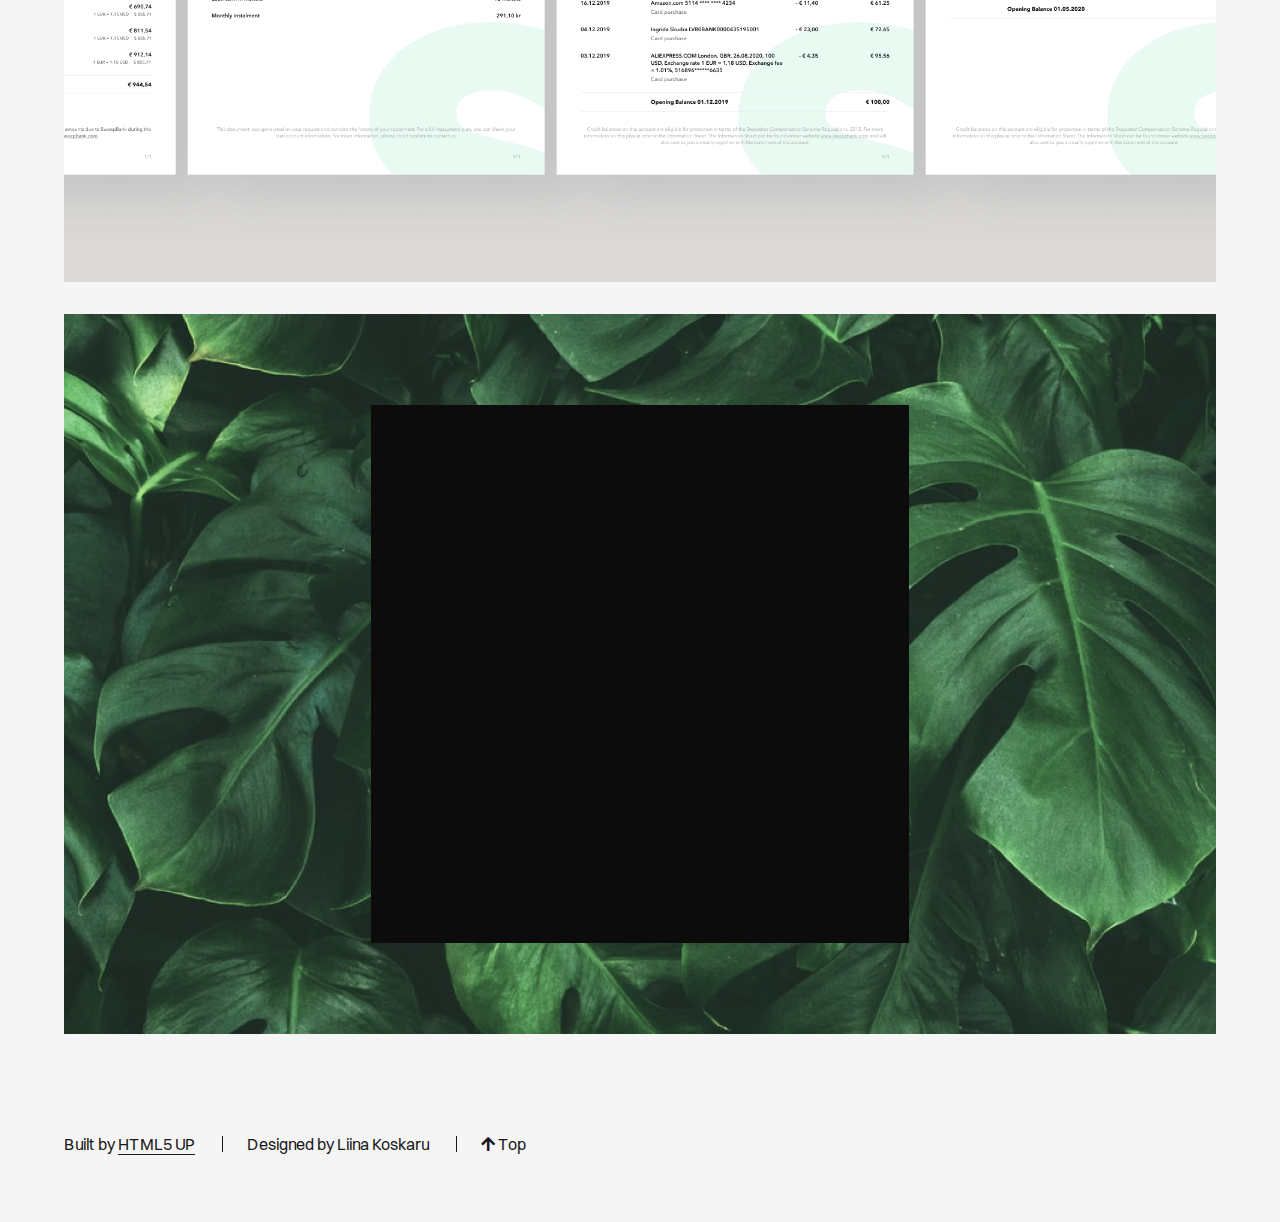
==== commit 3a8e818f: "change header link" ====
--- a/index.html
+++ b/index.html
@@ -318,6 +318,12 @@
                 ><img src="images/SweepBank_20.jpg" alt=""
               /></span>
             </div>
+             <!-- Image 22 -->
+             <div class="col-12 col-12-medium">
+              <span class="image fit scrollFade"
+                ><img src="images/SweepBank_22.jpg" alt=""
+              /></span>
+            </div>
             <!-- Image 21 -->
             <div class="col-12 col-12-medium">
               <video
--- a/assets/css/main.css
+++ b/assets/css/main.css
@@ -3467,7 +3467,7 @@
 						font-family: 'Switzer-Regular', sans-serif;
 						font-weight: 400;
 						font-style: normal;
-						border-bottom-color: transparent;
+						border-bottom-color: #18191a;
 					}
 
 
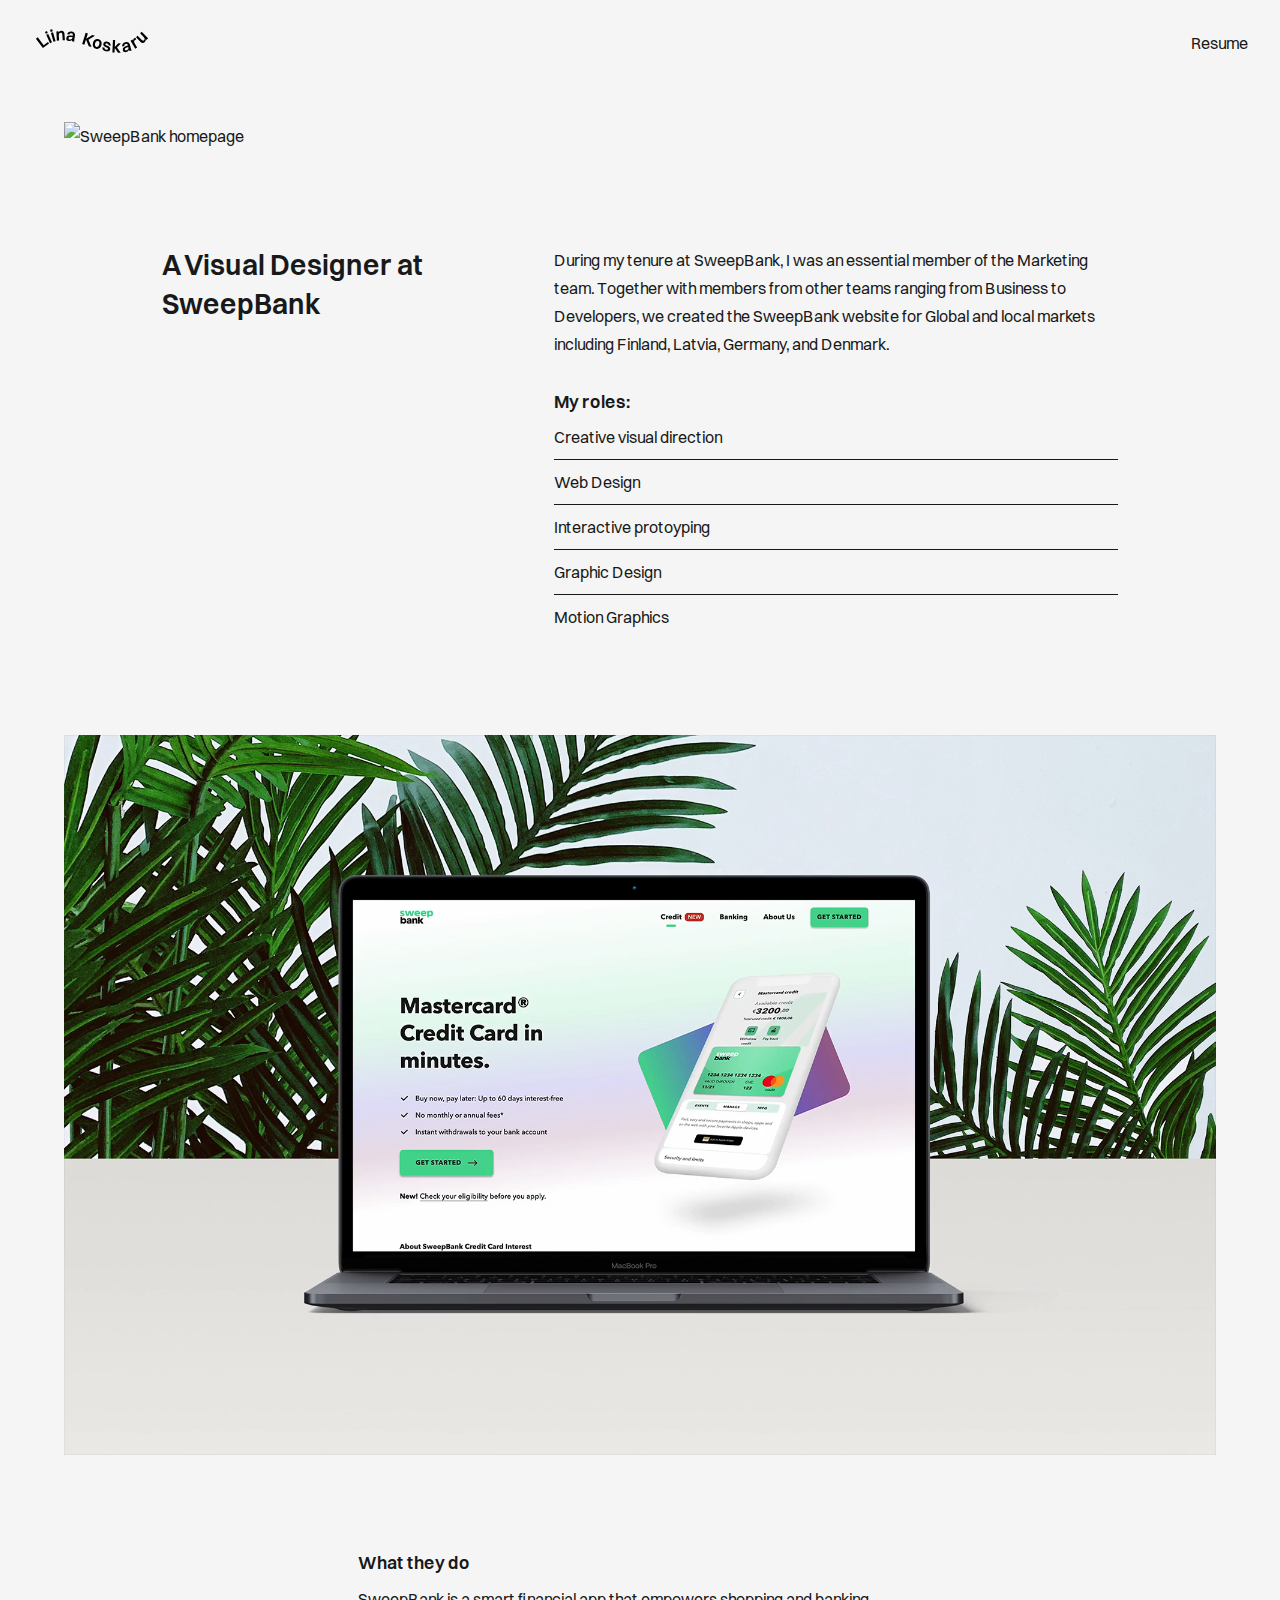
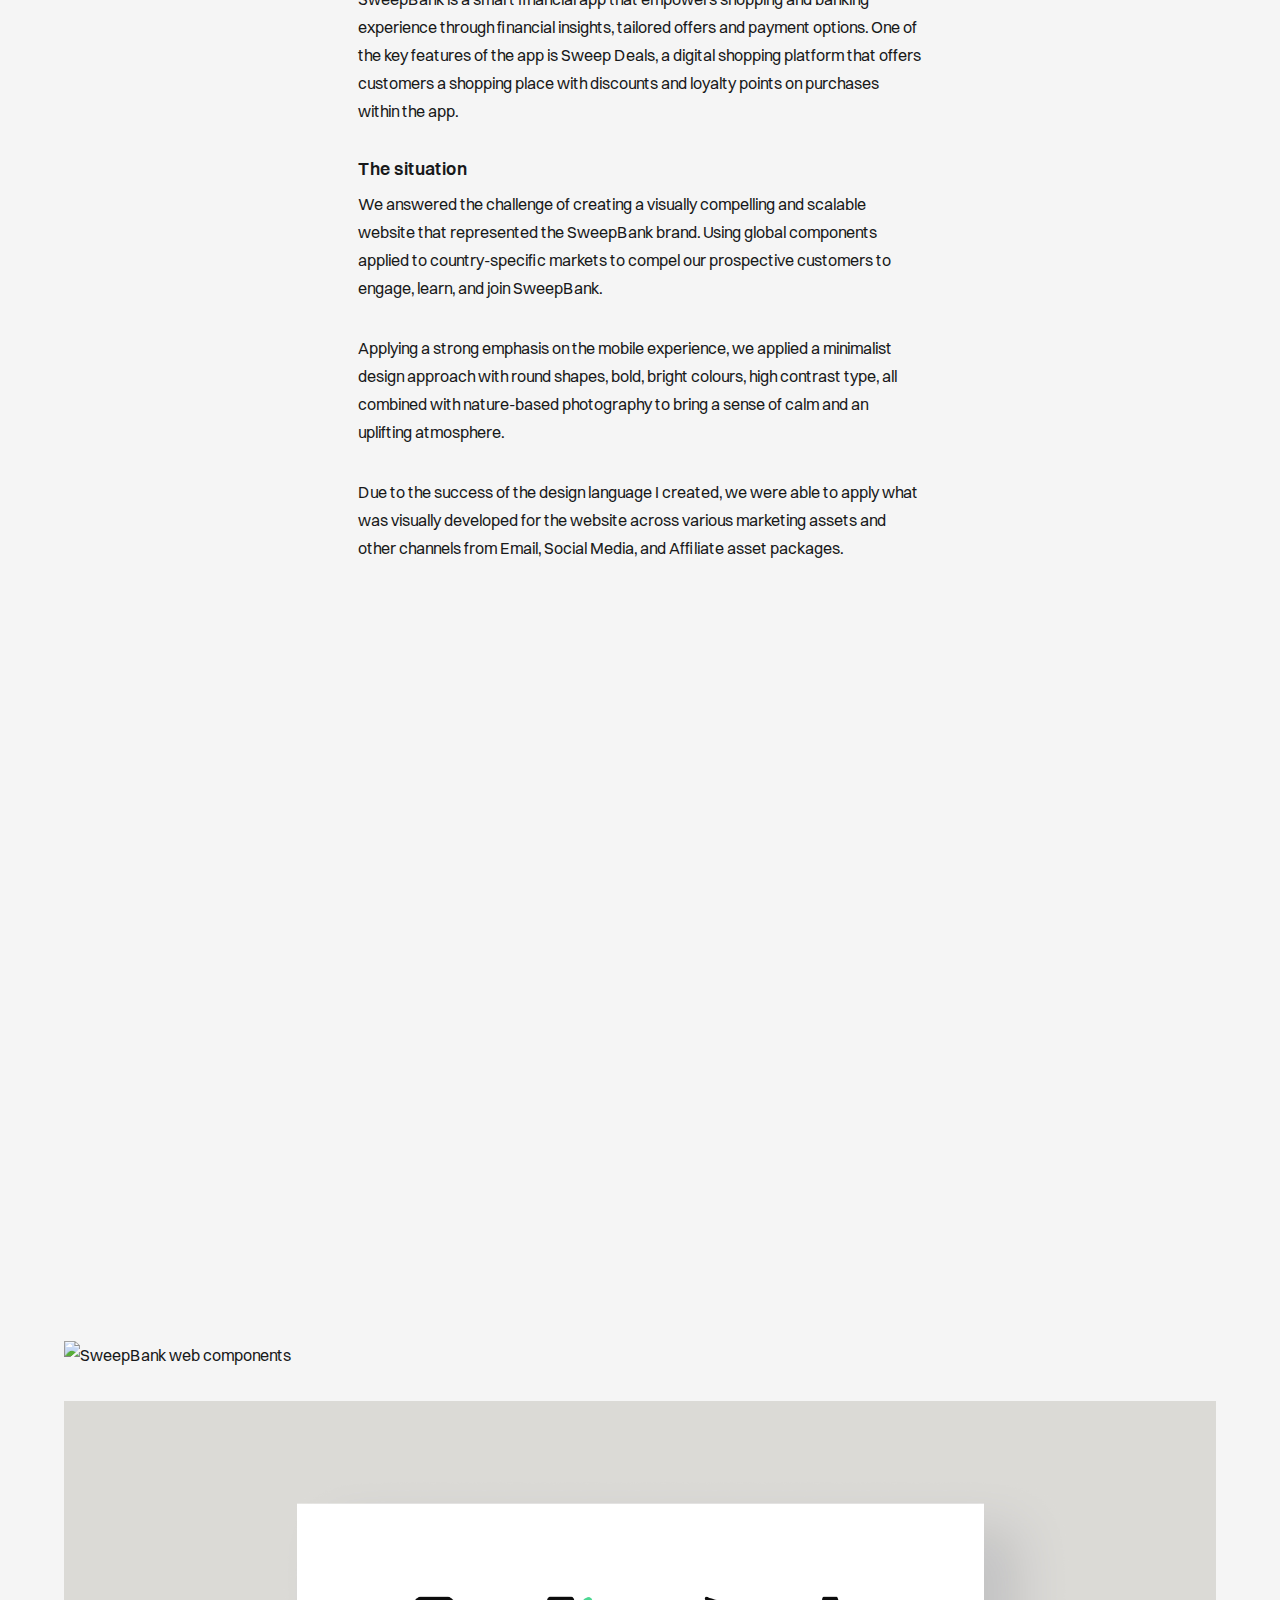
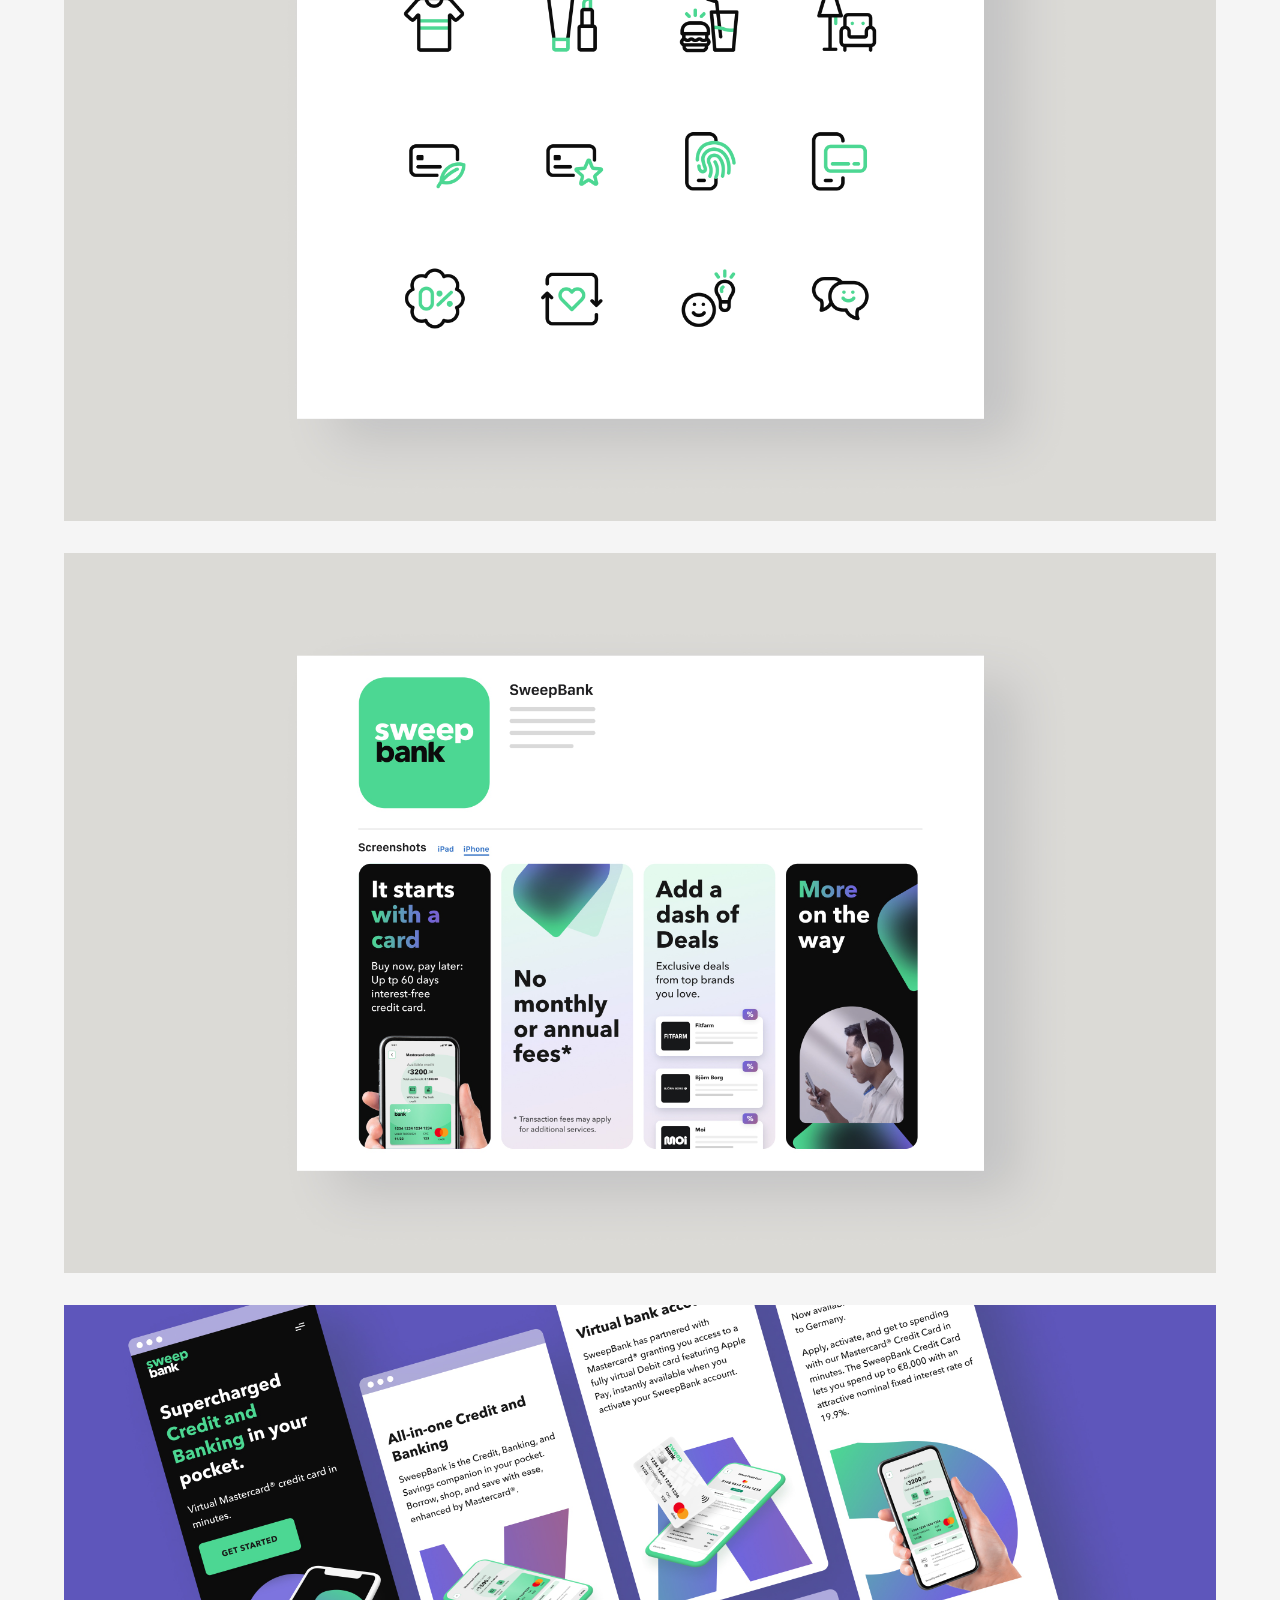
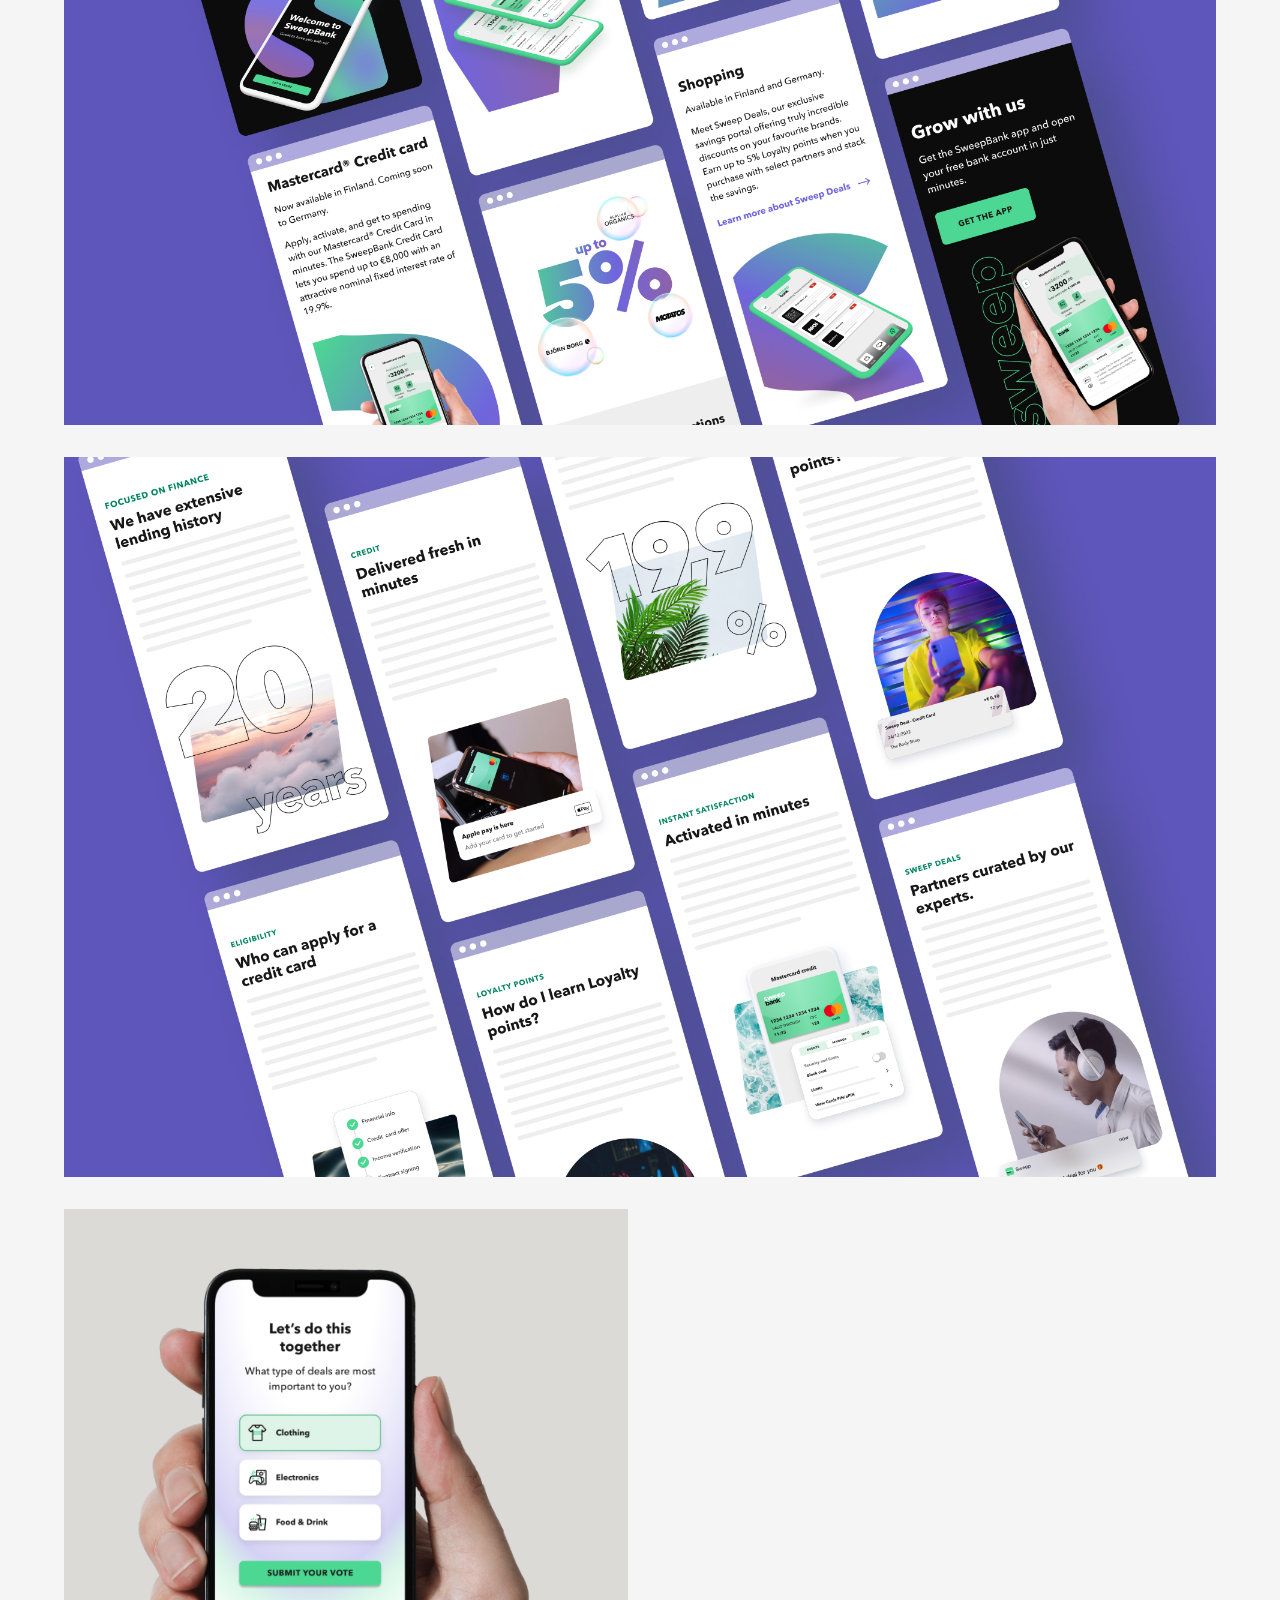
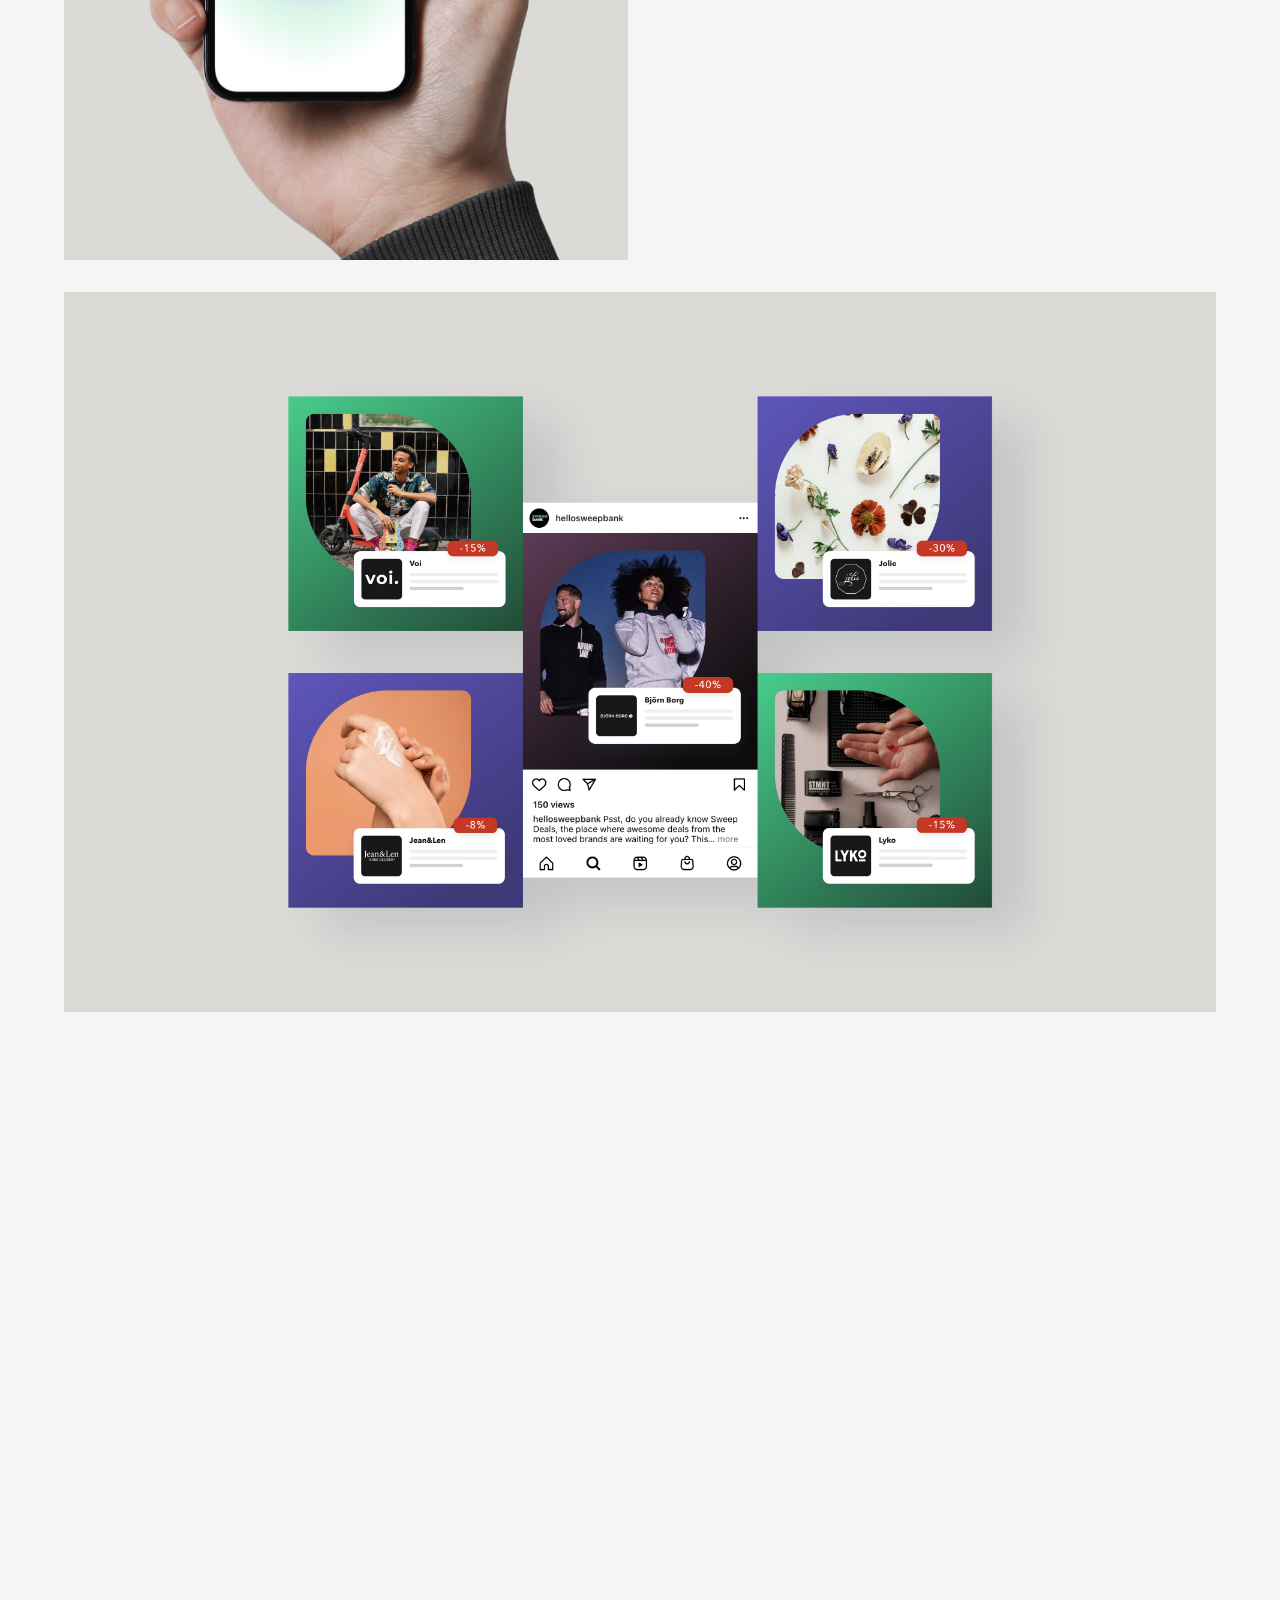
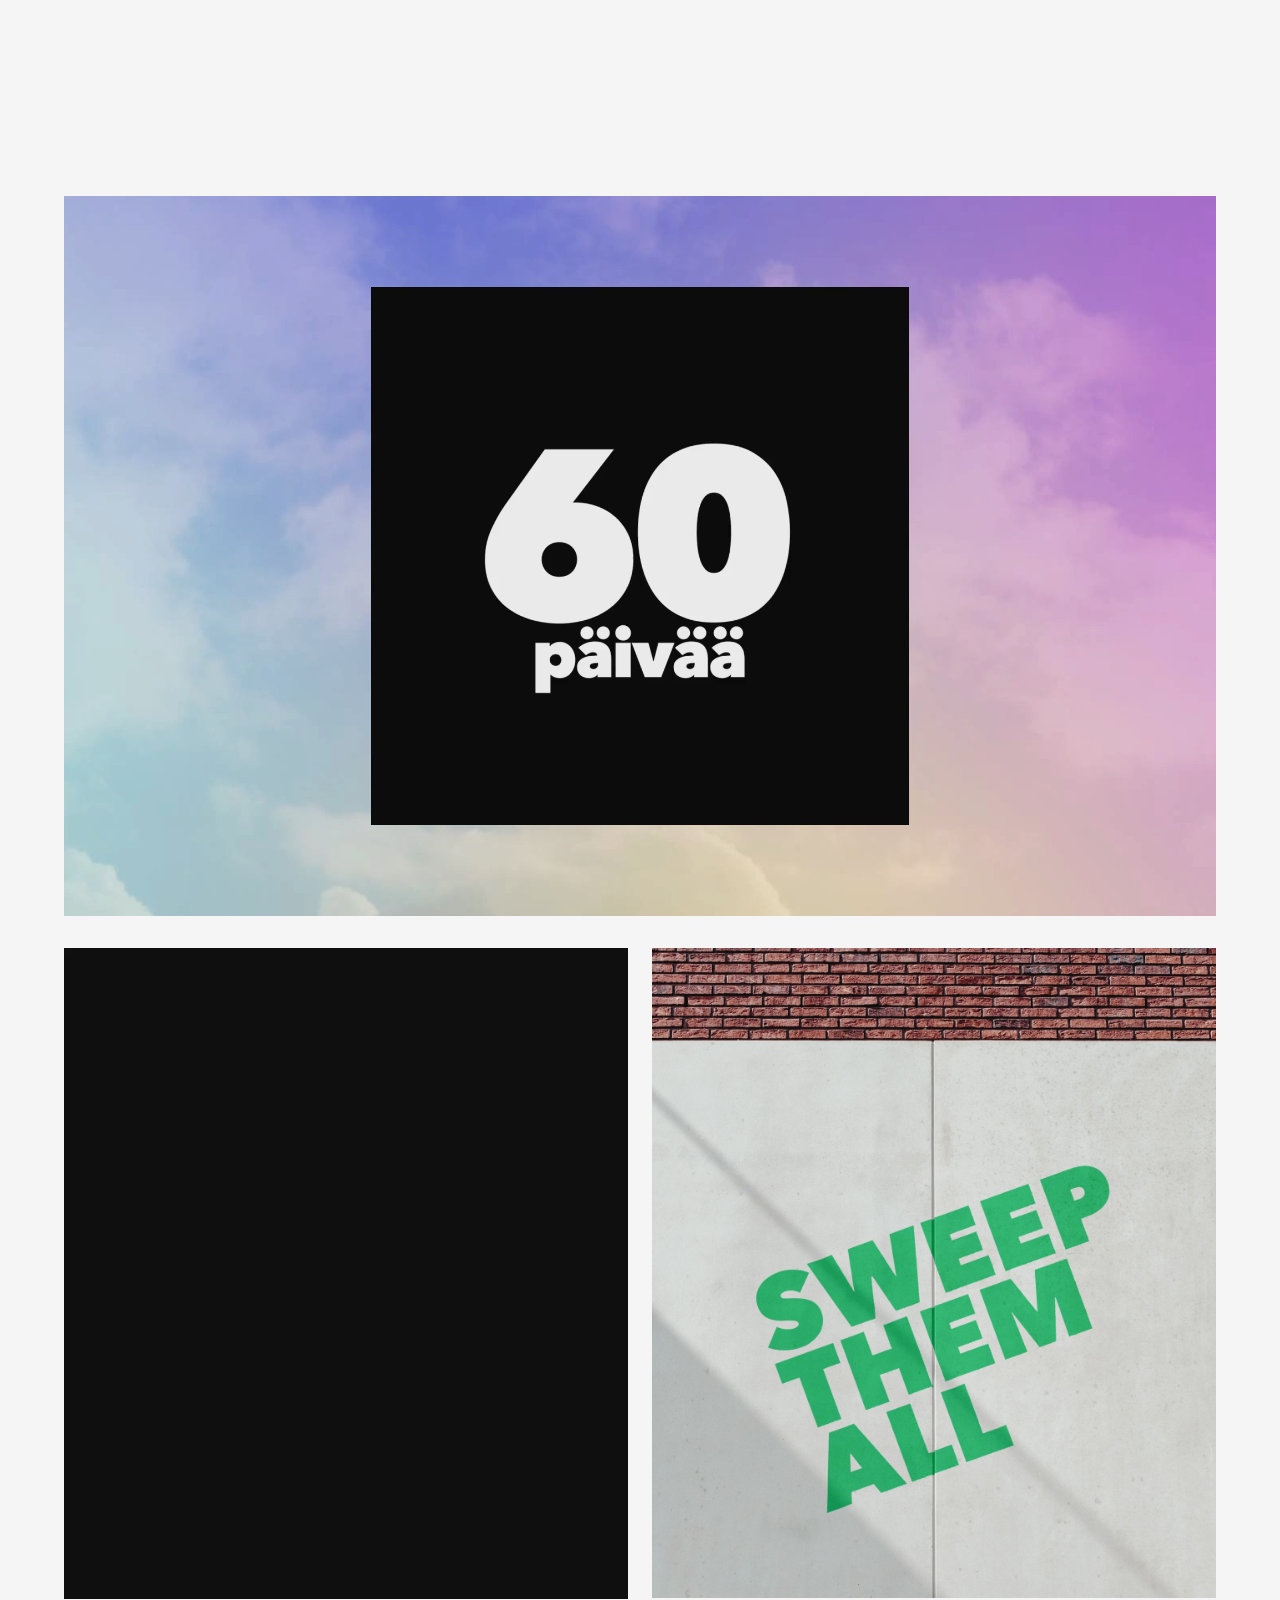
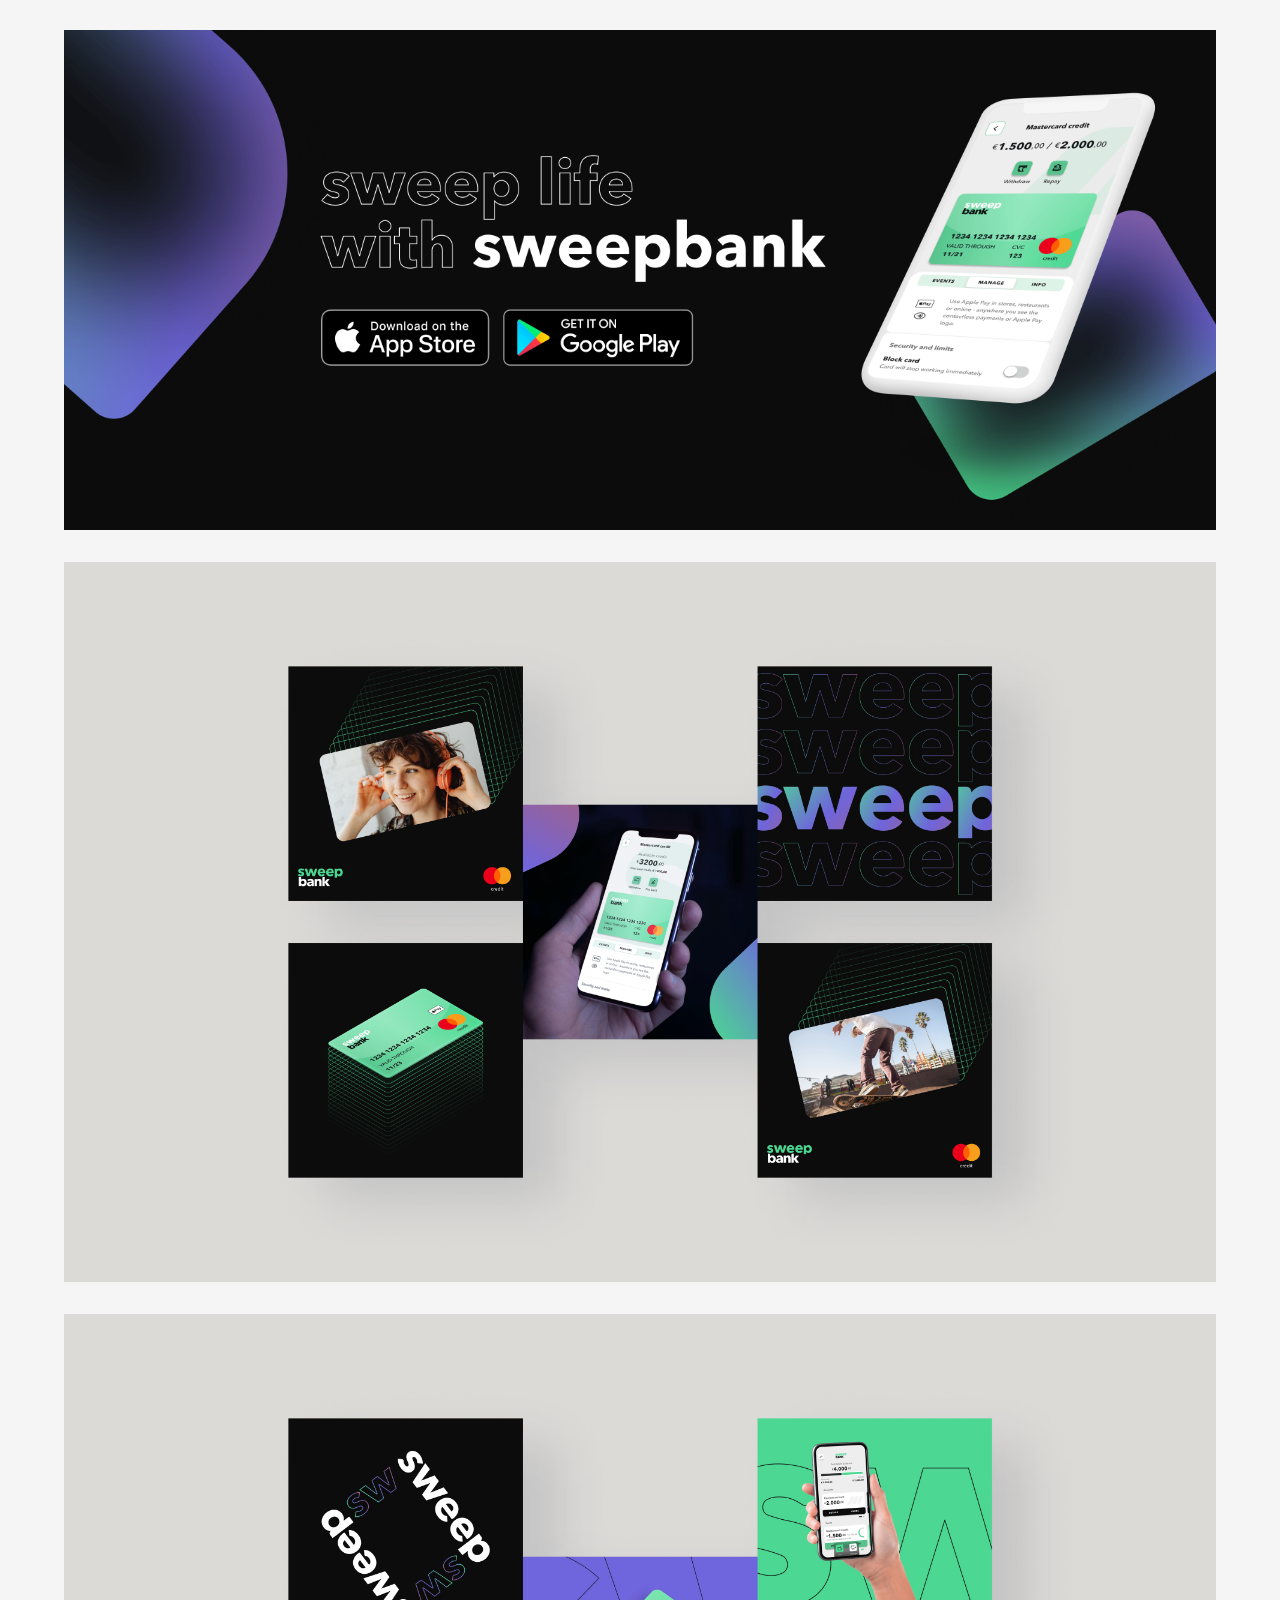
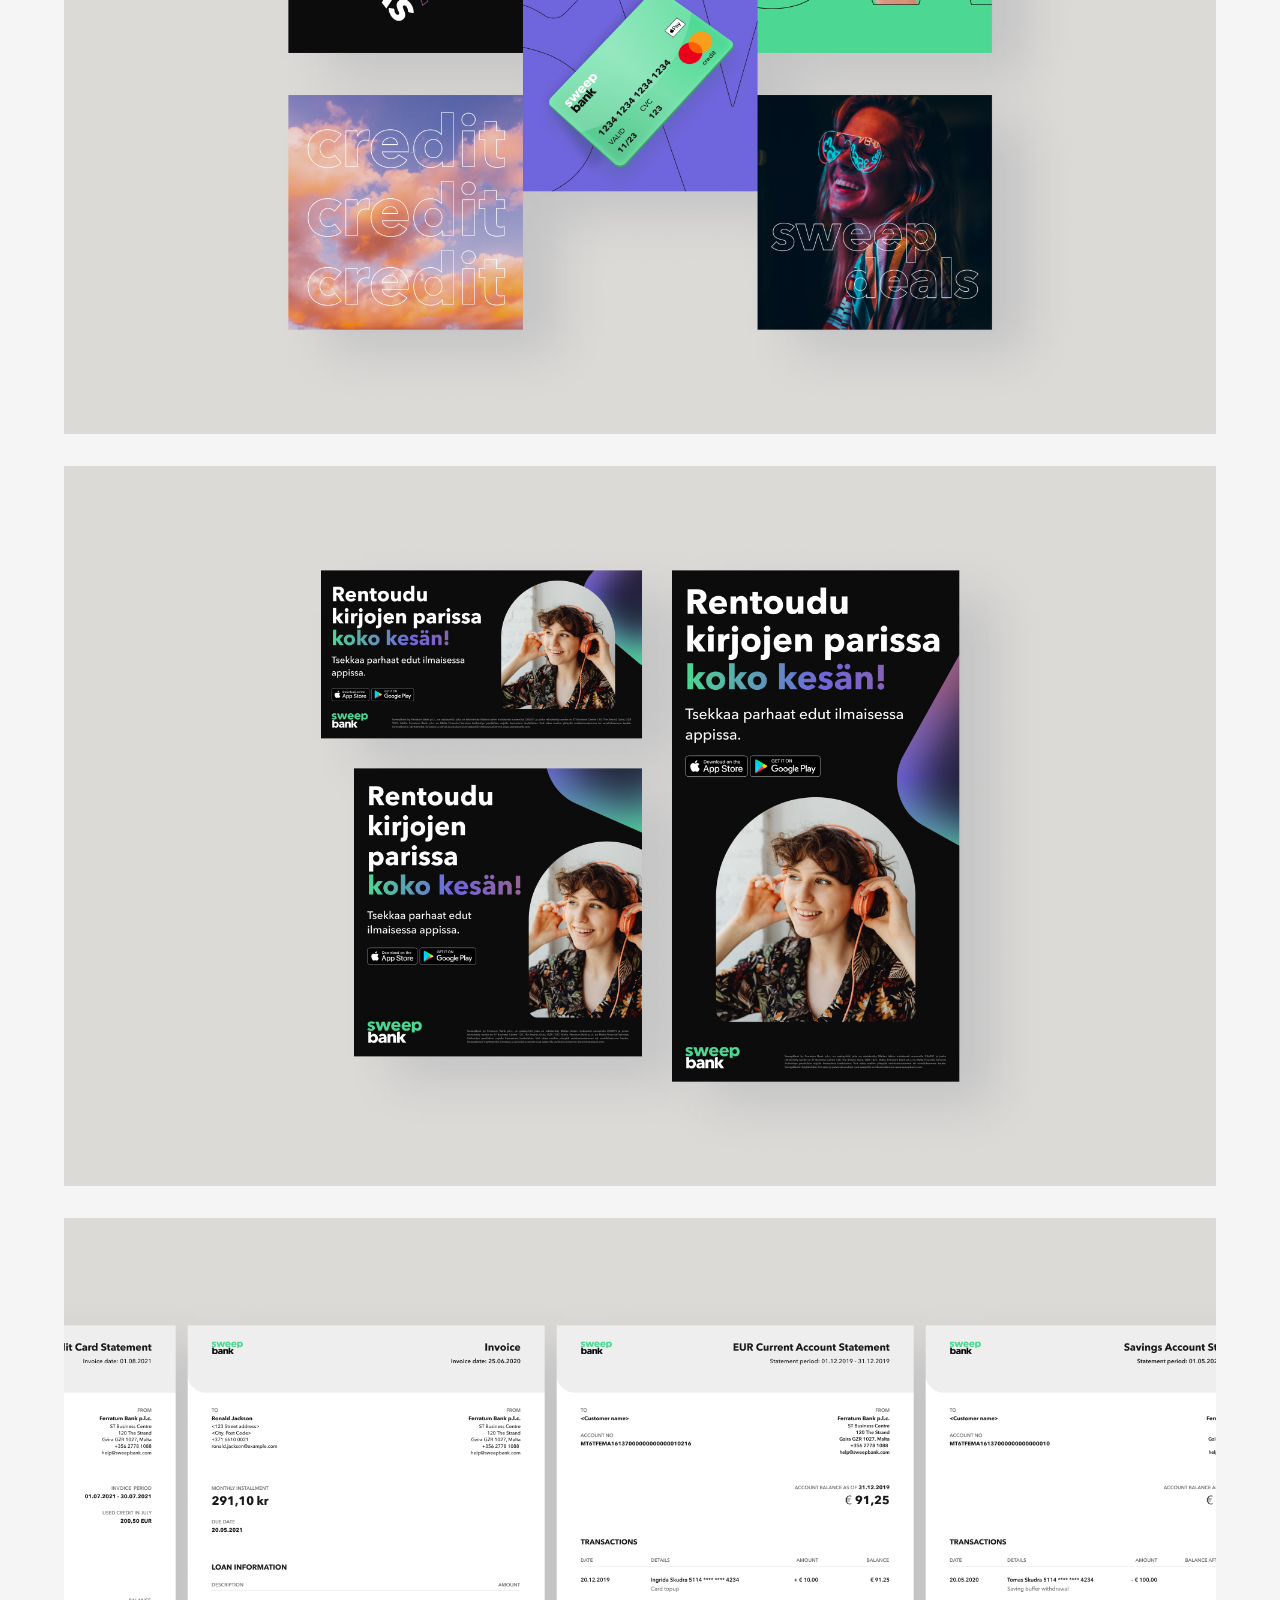
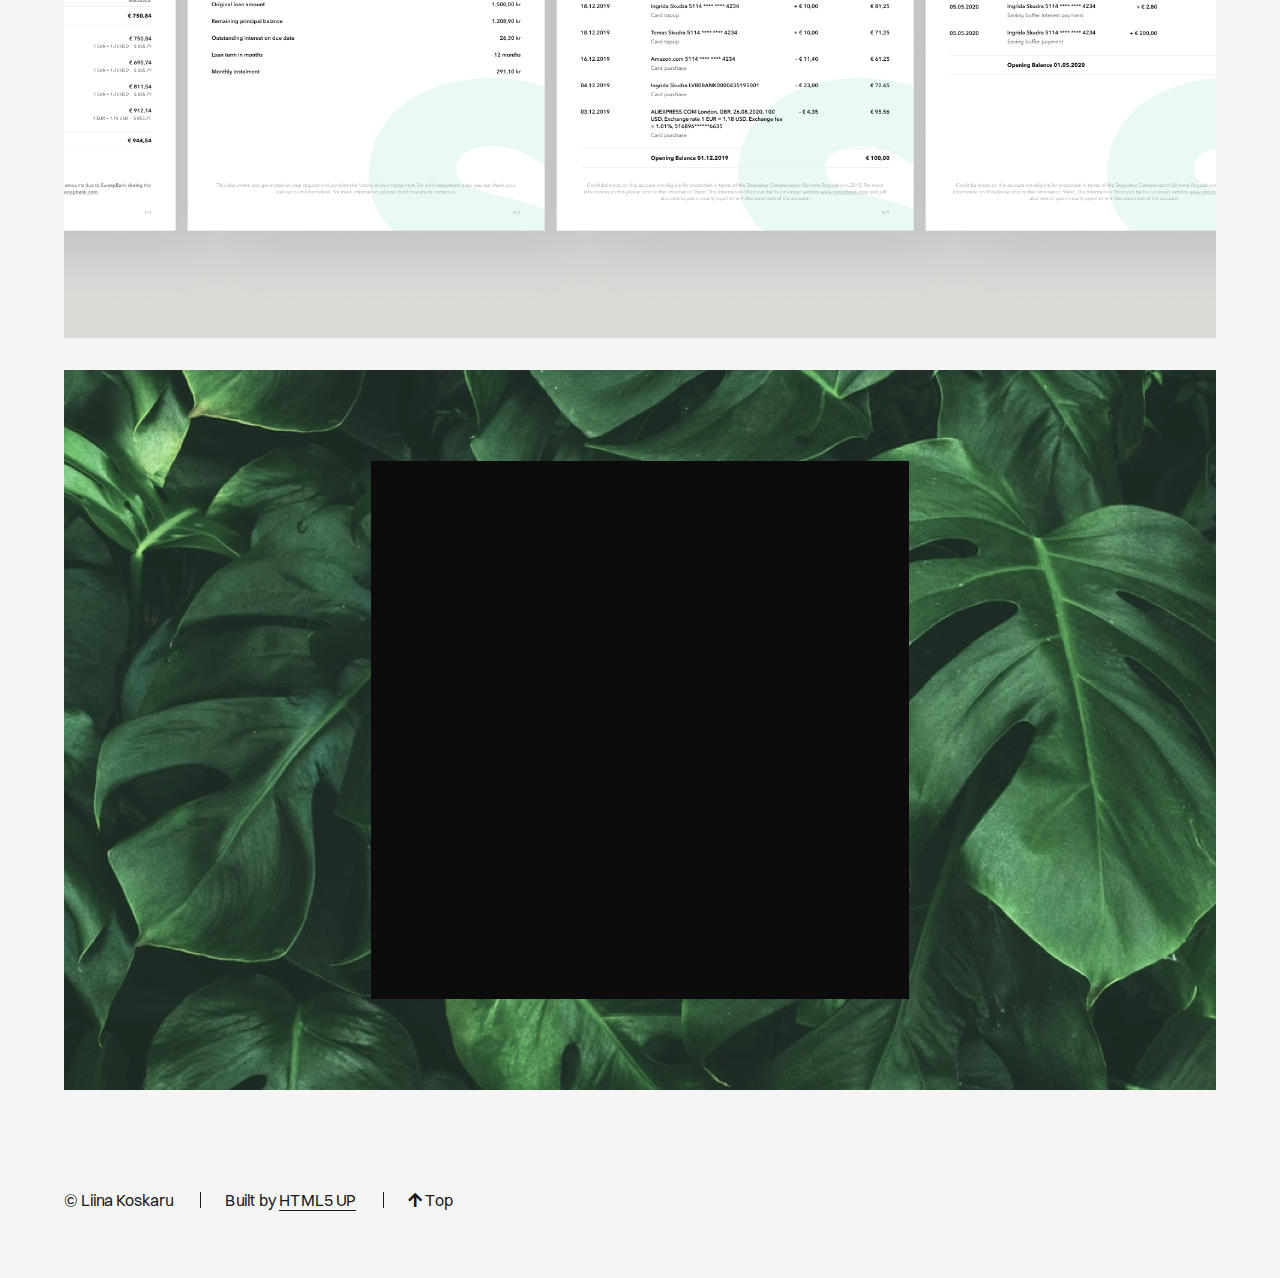
==== commit 76486dad: "Change colors" ====
--- a/index.html
+++ b/index.html
@@ -47,7 +47,7 @@
       <section class="wrapper fade-up">
         <div class="inner">
           <span class="image fit"
-             ><img src="images/SweepBank_01.jpg" alt=""
+             ><img src="images/SweepBank_01.jpg" alt="SweepBank homepage"
           /></span>
         </div>
       </section> 
@@ -184,37 +184,37 @@
              <!-- Image 05 -->
             <div class="col-12 col-12-medium">
               <span class="image fit scrollFade"
-                ><img src="images/SweepBank_05.jpg" alt=""
+                ><img src="images/SweepBank_05.jpg" alt="SweepBank web components"
               /></span>
             </div>
              <!-- Image 06 -->
              <div class="col-12 col-12-medium">
               <span class="image fit scrollFade"
-                ><img src="images/SweepBank_06.jpg" alt=""
+                ><img src="images/SweepBank_06.jpg" alt="SweepBank icons"
               /></span>
             </div>
             <!-- Image 07 -->
             <div class="col-12 col-12-medium">
               <span class="image fit scrollFade"
-                ><img src="images/SweepBank_07.jpg" alt=""
+                ><img src="images/SweepBank_07.jpg" alt="SweepBank app store"
               /></span>
             </div>
              <!-- Image 08 -->
             <div class="col-12 col-12-medium">
               <span class="image fit scrollFade"
-                ><img src="images/SweepBank_08.jpg" alt=""
+                ><img src="images/SweepBank_08.jpg" alt="SweepBank web visuals"
               /></span>
             </div>
             <!-- Image 09 -->
             <div class="col-12 col-12-medium">
               <span class="image fit scrollFade"
-                ><img src="images/SweepBank_09.jpg" alt=""
+                ><img src="images/SweepBank_09.jpg" alt="SweepBank web visuals"
               /></span>
             </div>
              <!-- Image 10 -->
             <div class="col-6 col-12-medium">
               <span class="image fit scrollFade"
-                ><img src="images/SweepBank_10.jpg" alt=""
+                ><img src="images/SweepBank_10.jpg" alt="SweepDeals survey widget"
               /></span>
             </div>
            <!-- Image 11 -->
@@ -237,7 +237,7 @@
              <!-- Image 12 -->
             <div class="col-12 col-12-medium">
               <span class="image fit scrollFade"
-                ><img src="images/SweepBank_12.jpg" alt=""
+                ><img src="images/SweepBank_12.jpg" alt="Sweepdeals social media posts"
               /></span>
             </div>
             <!-- Image 13 -->
@@ -291,37 +291,37 @@
             <!-- Image 16 -->
             <div class="col-6 col-12-medium">
               <span class="image fit scrollFade"
-                ><img src="images/SweepBank_16.jpg" alt=""
+                ><img src="images/SweepBank_16.jpg" alt="Sweep them all mockup"
               /></span>
             </div>
             <!-- Image 17 -->
             <div class="col-12 col-12-medium">
               <span class="image fit scrollFade"
-                ><img src="images/SweepBank_17.png" alt=""
+                ><img src="images/SweepBank_17.png" alt="SweepBank facebook cover"
               /></span>
             </div>
             <!-- Image 18 -->
             <div class="col-12 col-12-medium">
               <span class="image fit scrollFade"
-                ><img src="images/SweepBank_18.jpg" alt=""
+                ><img src="images/SweepBank_18.jpg" alt="SweepBank social media posts"
               /></span>
             </div>
             <!-- Image 19 -->
             <div class="col-12 col-12-medium">
               <span class="image fit scrollFade"
-                ><img src="images/SweepBank_19.jpg" alt=""
+                ><img src="images/SweepBank_19.jpg" alt="SweepBank social media posts"
               /></span>
             </div>
              <!-- Image 20 -->
              <div class="col-12 col-12-medium">
               <span class="image fit scrollFade"
-                ><img src="images/SweepBank_20.jpg" alt=""
+                ><img src="images/SweepBank_20.jpg" alt="SweepBank banner ads"
               /></span>
             </div>
              <!-- Image 22 -->
              <div class="col-12 col-12-medium">
               <span class="image fit scrollFade"
-                ><img src="images/SweepBank_22.jpg" alt=""
+                ><img src="images/SweepBank_22.jpg" alt="SweepBank document templates"
               /></span>
             </div>
             <!-- Image 21 -->
@@ -339,6 +339,7 @@
                   type="video/mp4"
                 />
                 <source src="movie.ogg" type="video/ogg" />
+                <p>Text here</p>
               </video>
             </div>
           </div>
@@ -350,8 +351,8 @@
     <footer id="footer" class="wrapper alt scrollFade">
       <div class="inner">
         <ul class="menu">
+          <li>© Liina Koskaru</li>
           <li>Built by <a href="http://html5up.net">HTML5 UP</a></li>
-          <li>Designed by Liina Koskaru</li>
           <li><a href="#top" class="icon solid fa-arrow-up"> Top</a></li>
         </ul>
       </div>
--- a/assets/css/main.css
+++ b/assets/css/main.css
@@ -213,10 +213,7 @@
 	}
 
 		h1.major:after {
-			background-image: -moz-linear-gradient(to right, #5e42a6, #b74e91);
-			background-image: -webkit-linear-gradient(to right, #5e42a6, #b74e91);
-			background-image: -ms-linear-gradient(to right, #5e42a6, #b74e91);
-			background-image: linear-gradient(to right, #5e42a6, #b74e91);
+			background-color: #9f99e6;
 			-moz-transition: max-width 0.2s ease;
 			-webkit-transition: max-width 0.2s ease;
 			-ms-transition: max-width 0.2s ease;
@@ -3105,11 +3102,11 @@
 		}
 
 	.spotlights > section:nth-child(2) {
-		background-color: rgba(234, 244, 236, 0.05);
+		background-color: hsl(245, 53%, 75%);
 	}
 
 	.spotlights > section:nth-child(3) {
-		background-color:  rgba(234, 244, 236, 0.1);
+		background-color:  #f5f5f5;
 	}
 
 	.spotlights > section.inactive > .image:before,
@@ -3284,15 +3281,15 @@
 		}
 
 		.wrapper.style1 {
-			background-color: #ffffff;
+			background-color: #f5f5f5;
 		}
 
 		.wrapper.style1-alt {
+			background-color: #f5f5f5;
+		}
+
+		.wrapper.style2 {
 			background-color: #bfbbea;
-		}
-
-		.wrapper.style2 {
-			background-color: #ffffff;
 		}
 
 		.wrapper.style2-alt {
@@ -3467,7 +3464,7 @@
 						font-family: 'Switzer-Regular', sans-serif;
 						font-weight: 400;
 						font-style: normal;
-						border-bottom-color: #18191a;
+						border-bottom-color: transparent;
 					}
 
 
@@ -3800,10 +3797,7 @@
 			}
 
 			#sidebar nav a:after {
-				background-image: -moz-linear-gradient(to right, #5e42a6, #b74e91);
-				background-image: -webkit-linear-gradient(to right, #5e42a6, #b74e91);
-				background-image: -ms-linear-gradient(to right, #5e42a6, #b74e91);
-				background-image: linear-gradient(to right, #5e42a6, #b74e91);
+				background-color: #9f99e6;
 				-moz-transition: max-width 0.2s ease;
 				-webkit-transition: max-width 0.2s ease;
 				-ms-transition: max-width 0.2s ease;
@@ -3892,7 +3886,7 @@
 
 						#sidebar nav a:after {
 							background-image: none;
-							background-color: #b74e91;
+							background-color: #9f99e6;
 						}
 
 		}
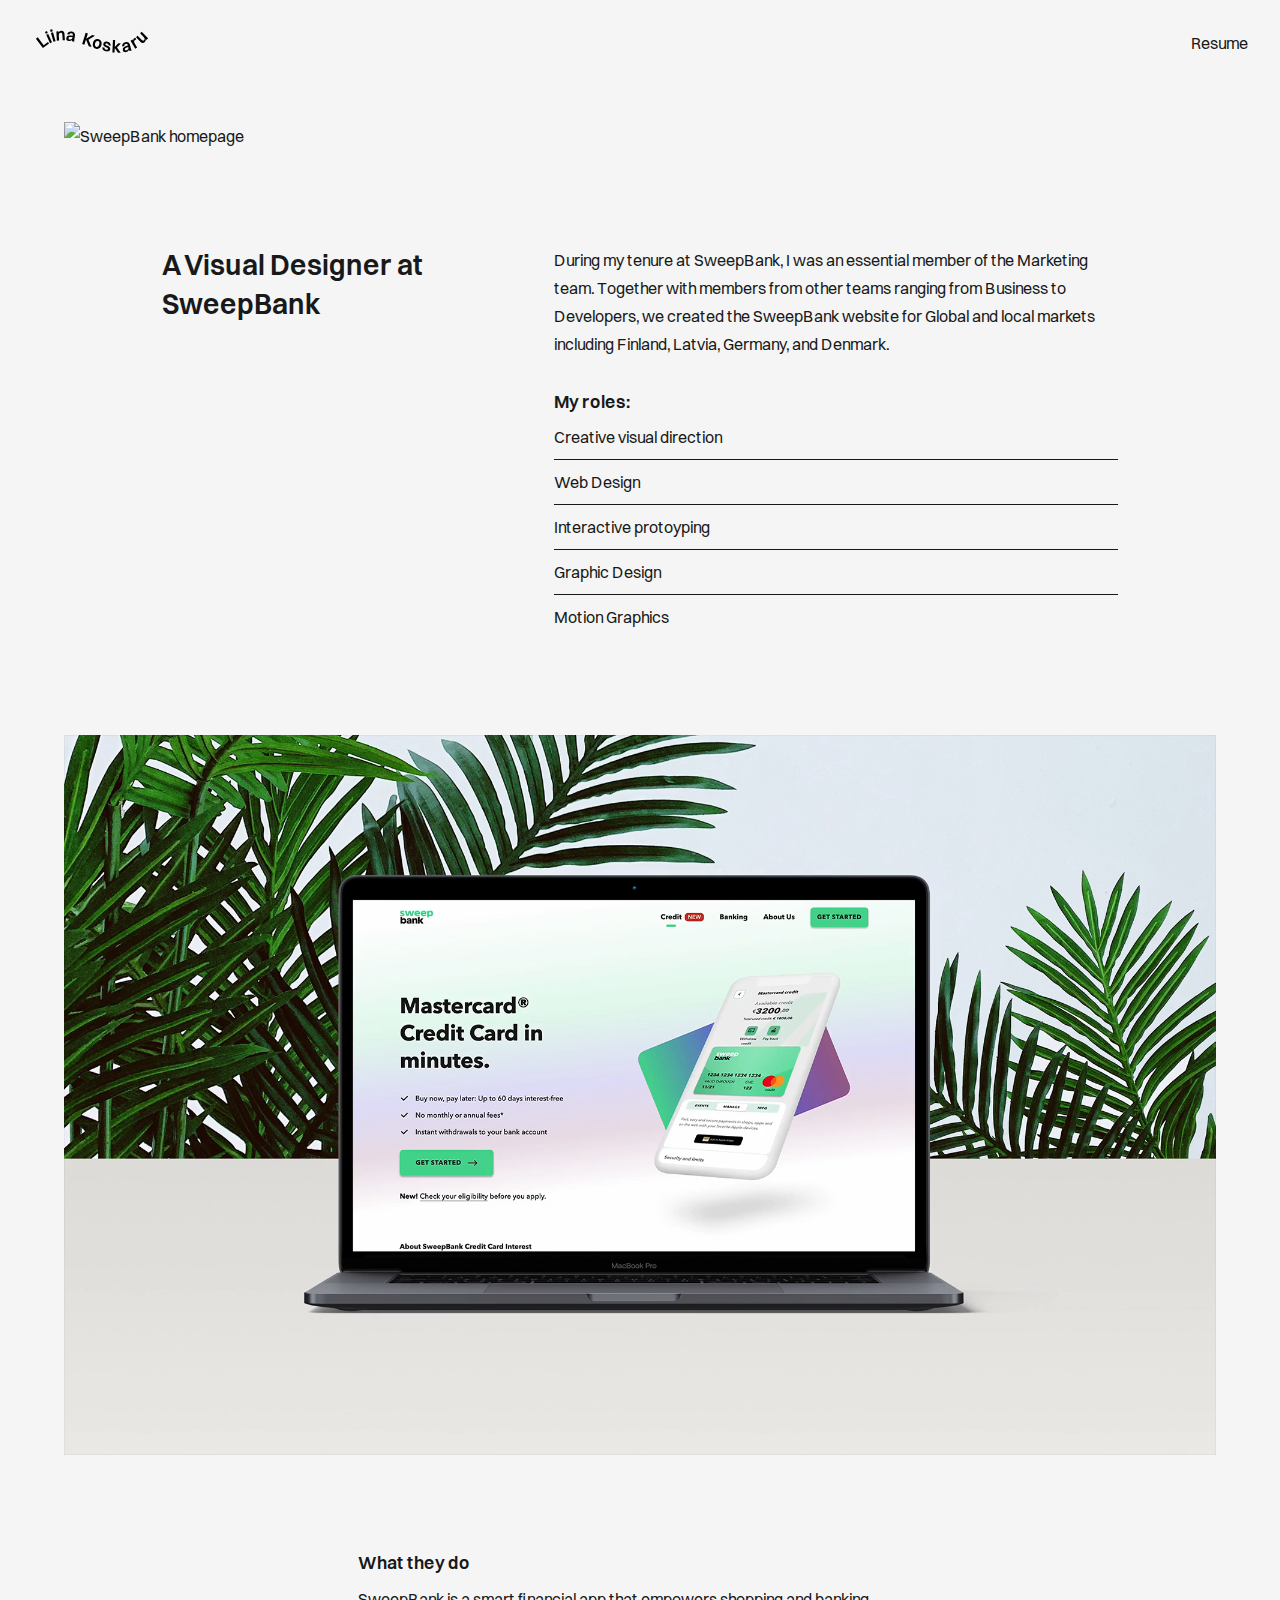
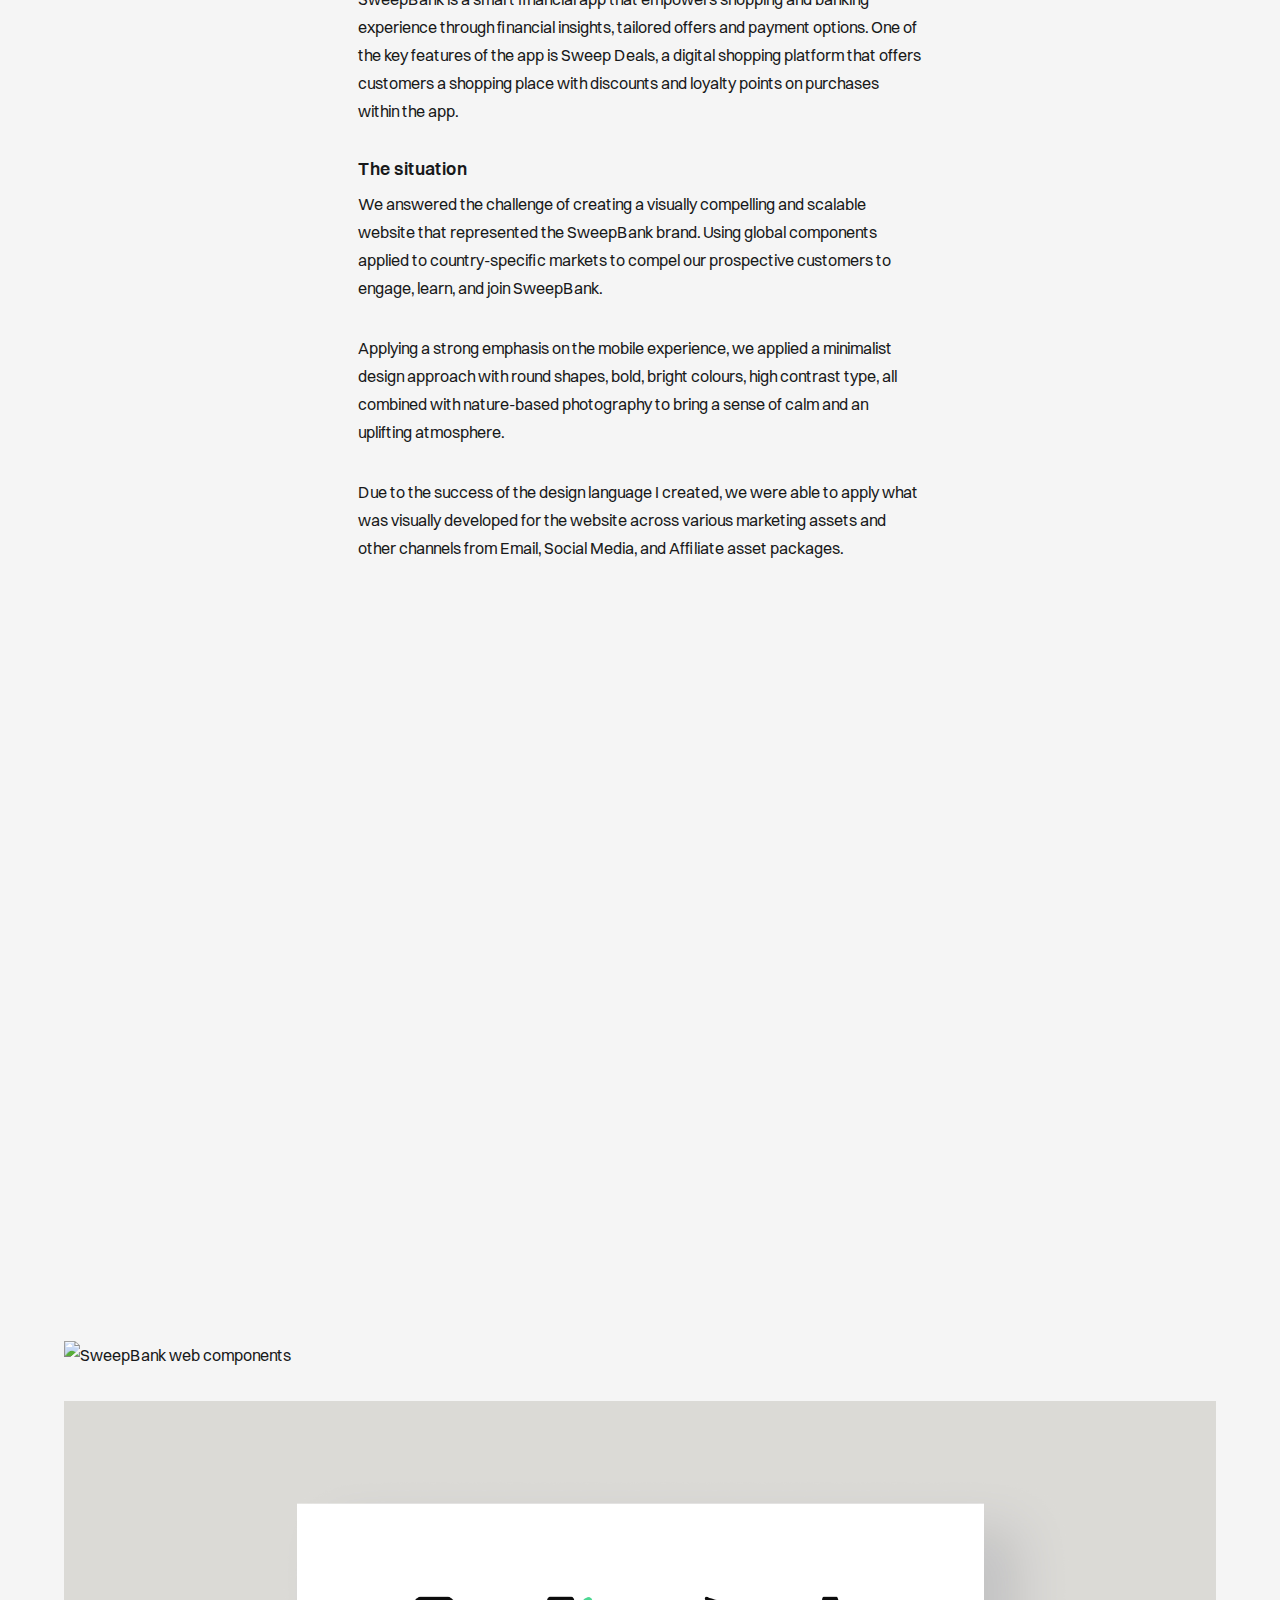
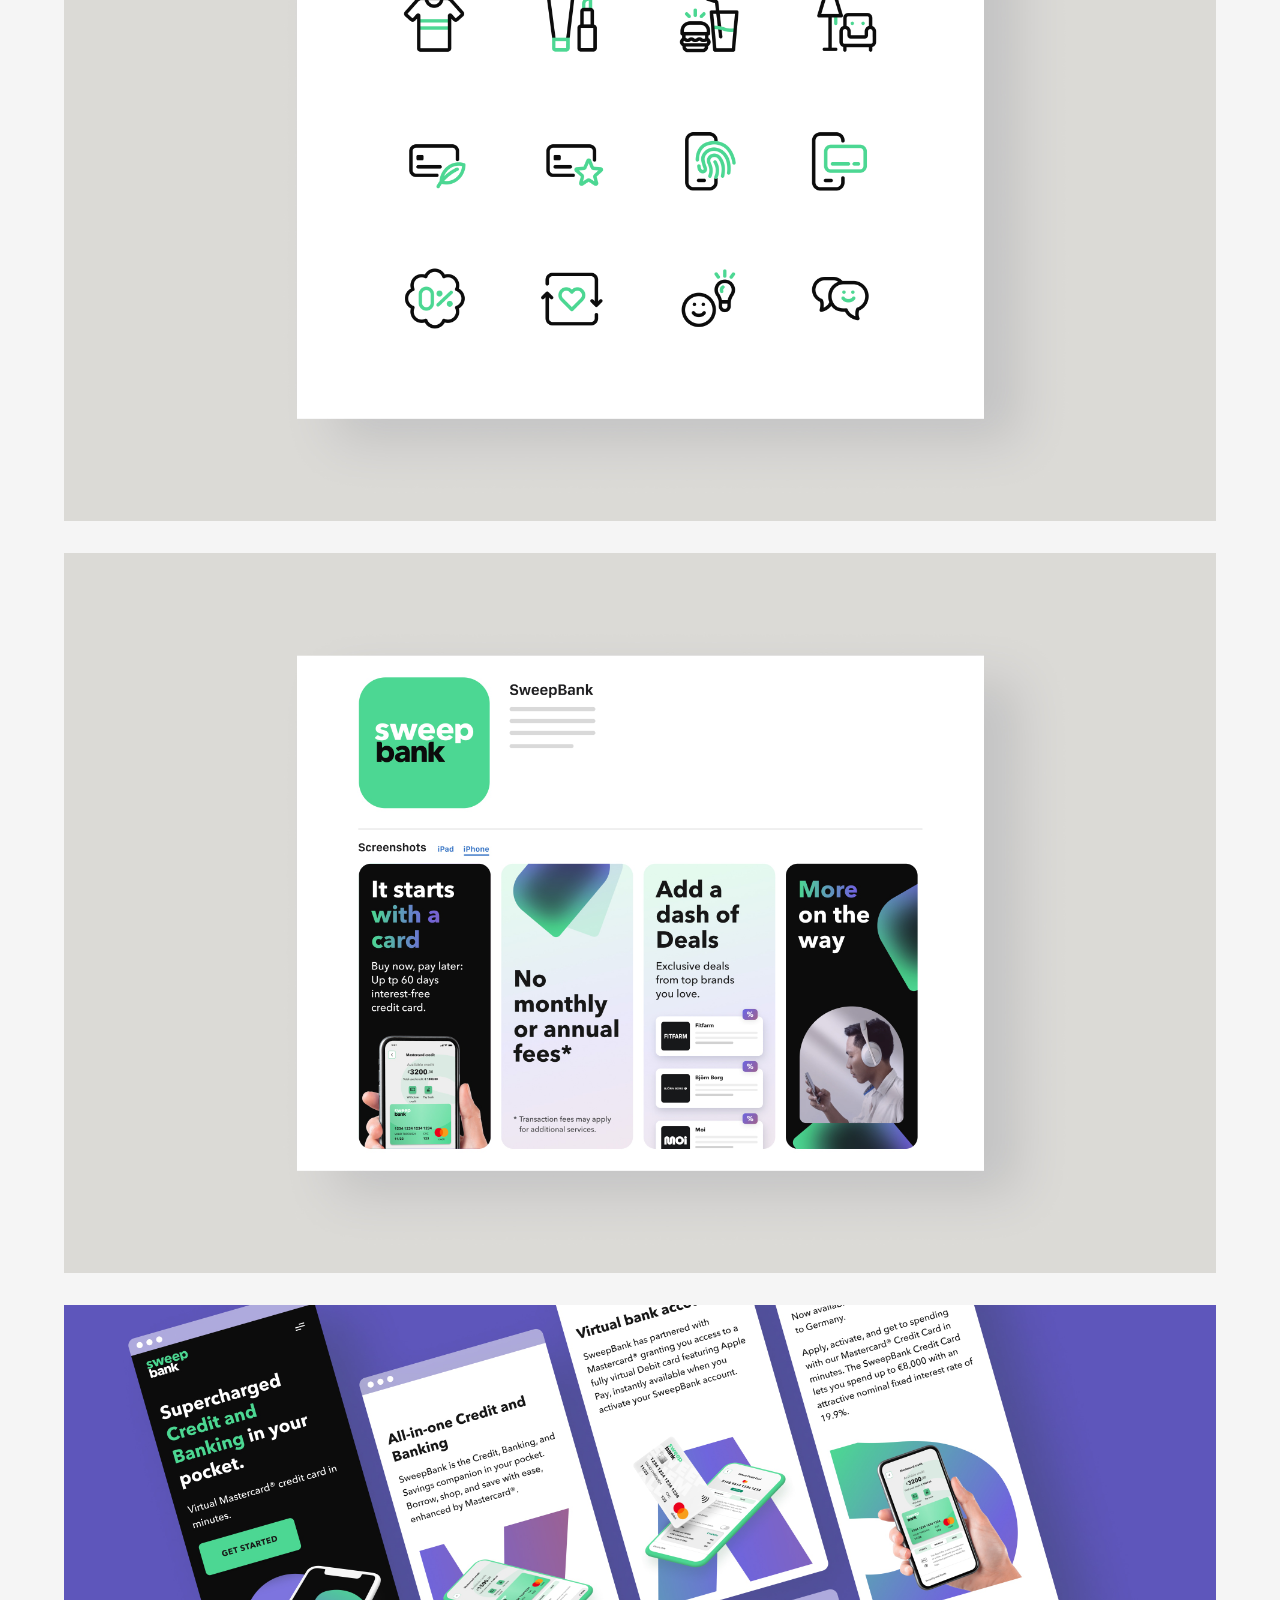
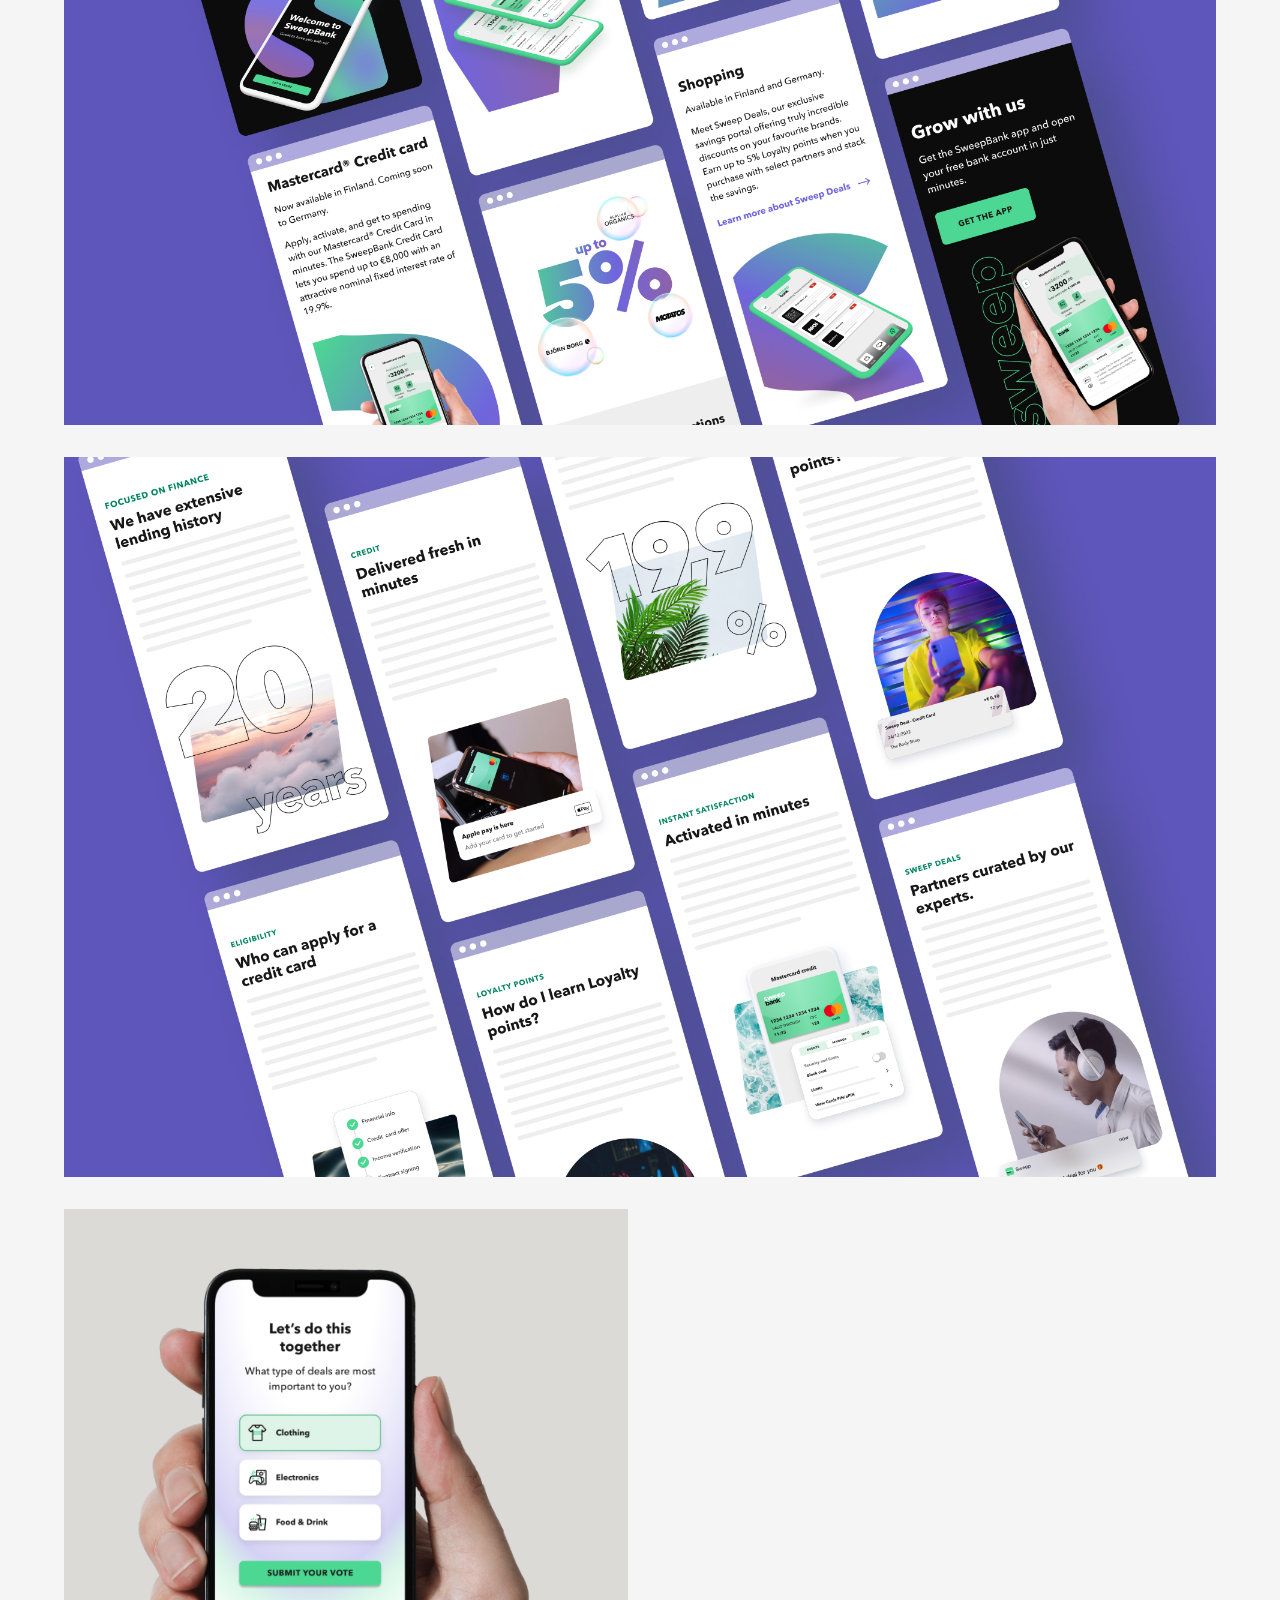
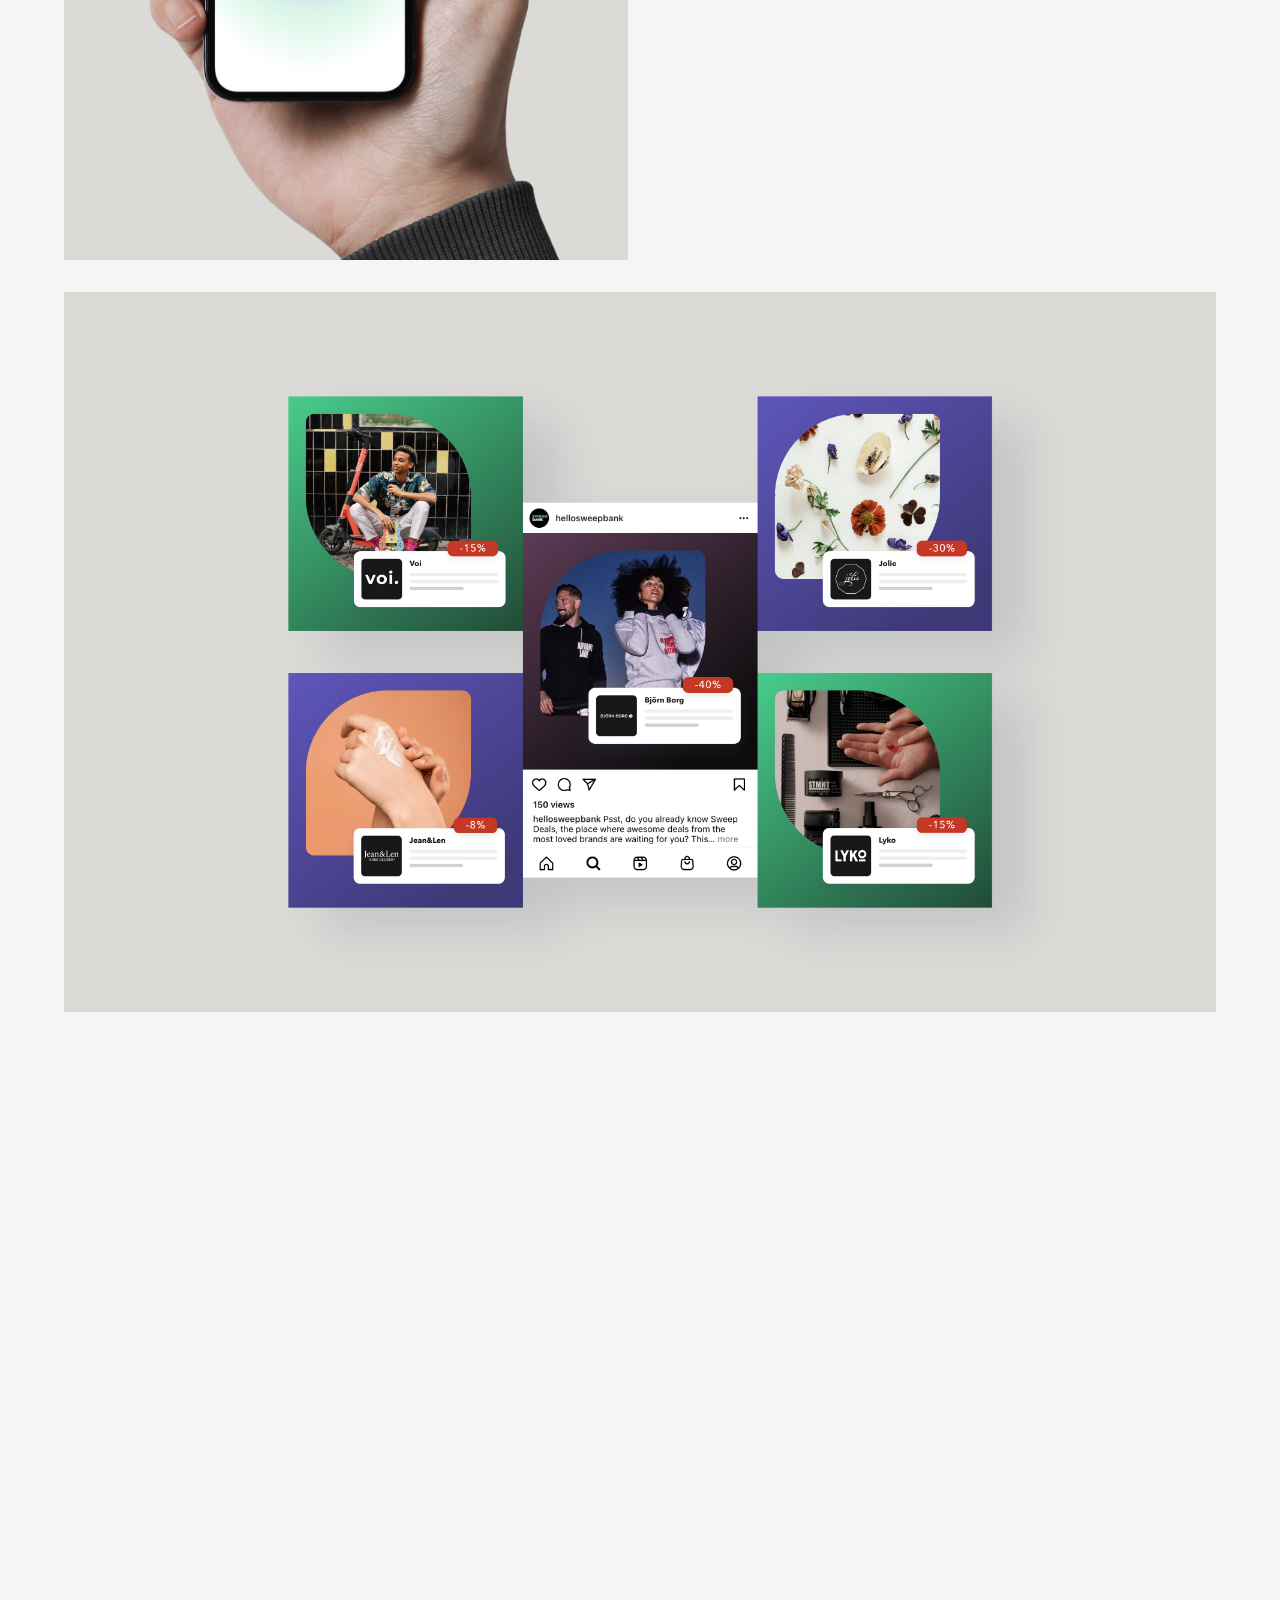
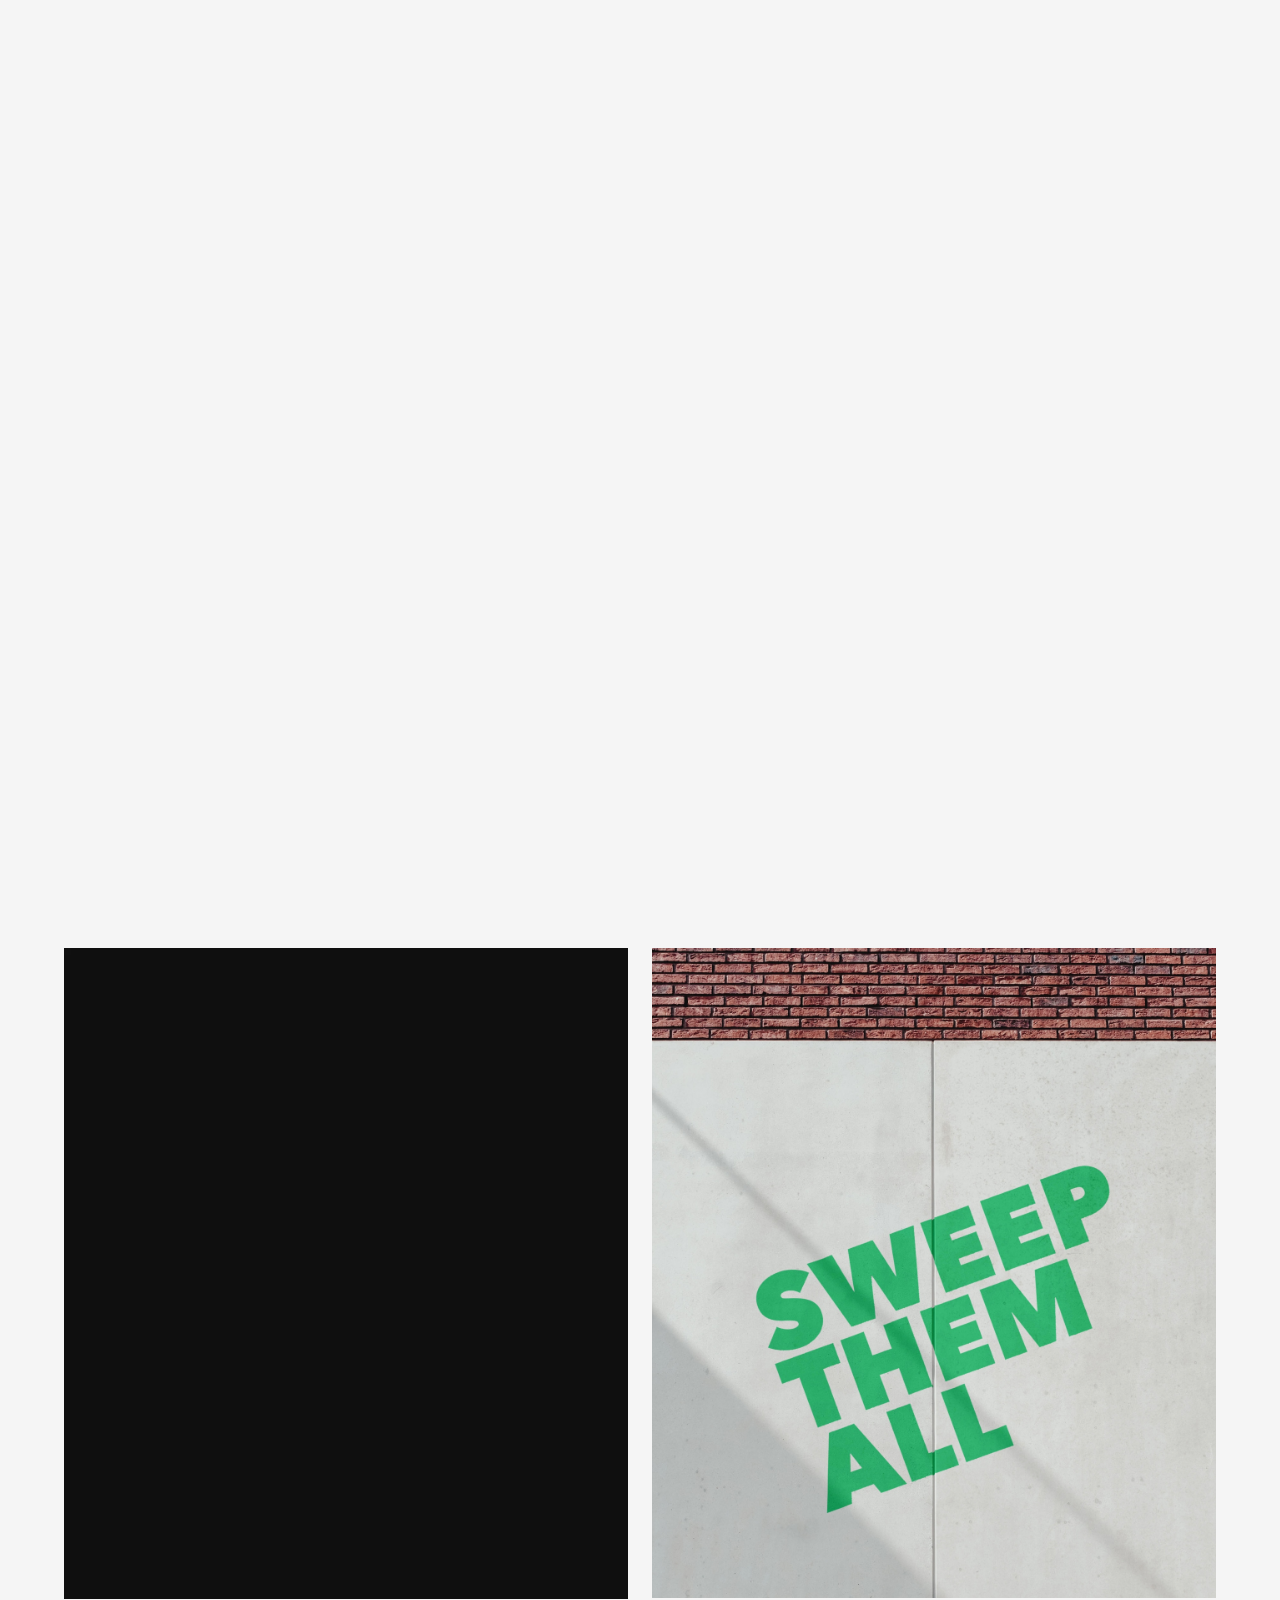
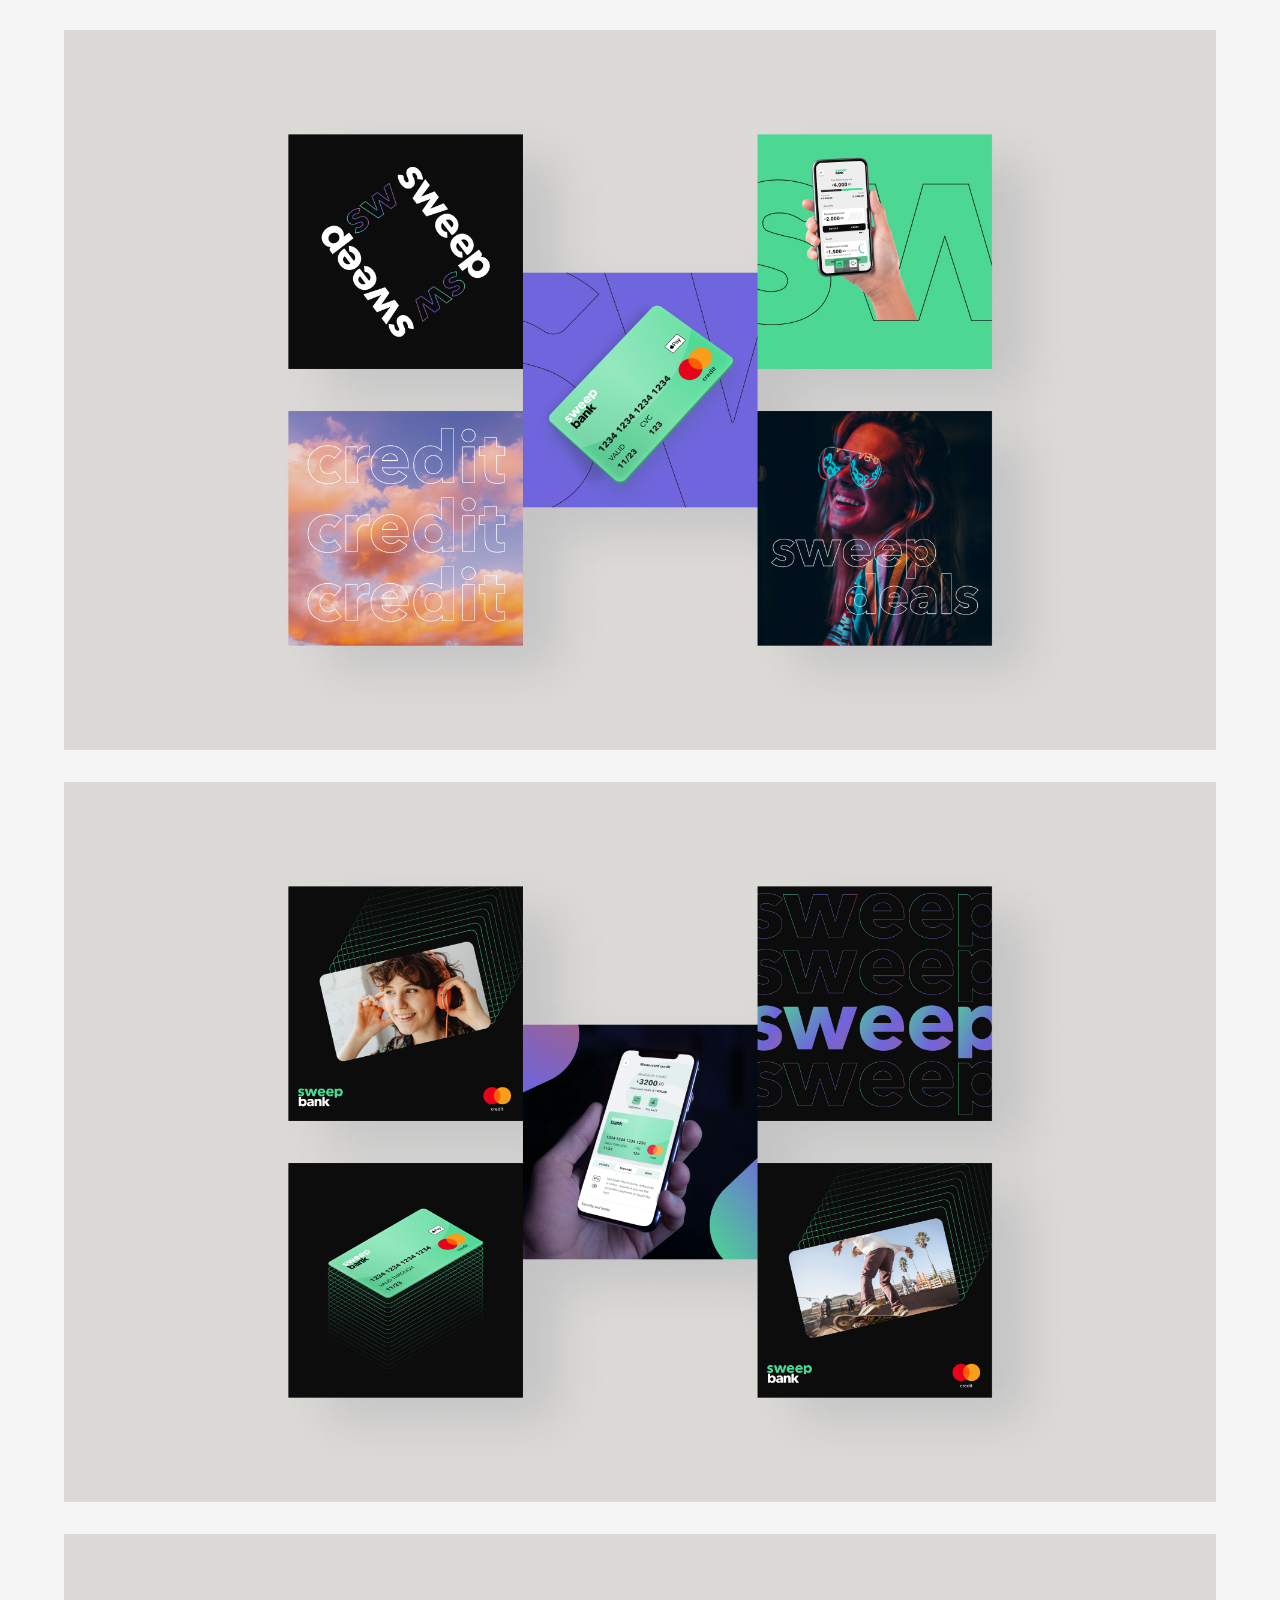
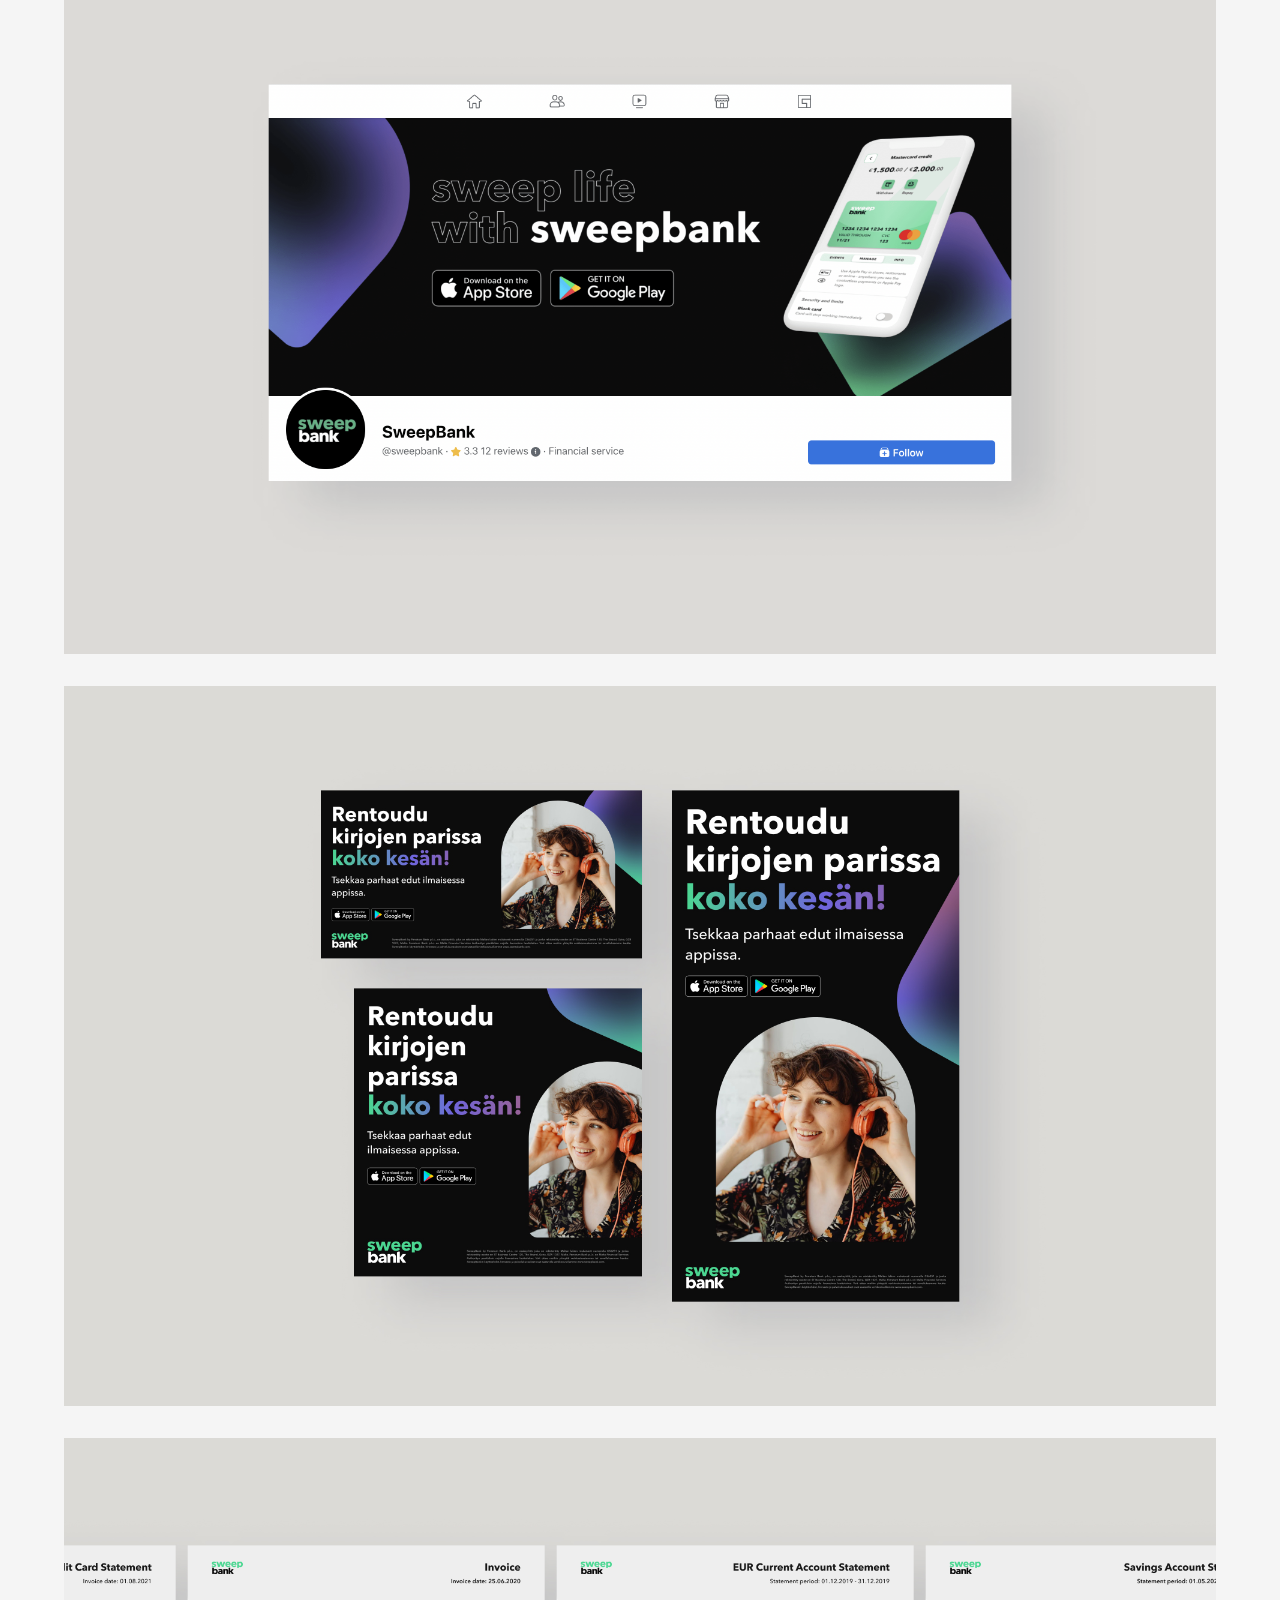
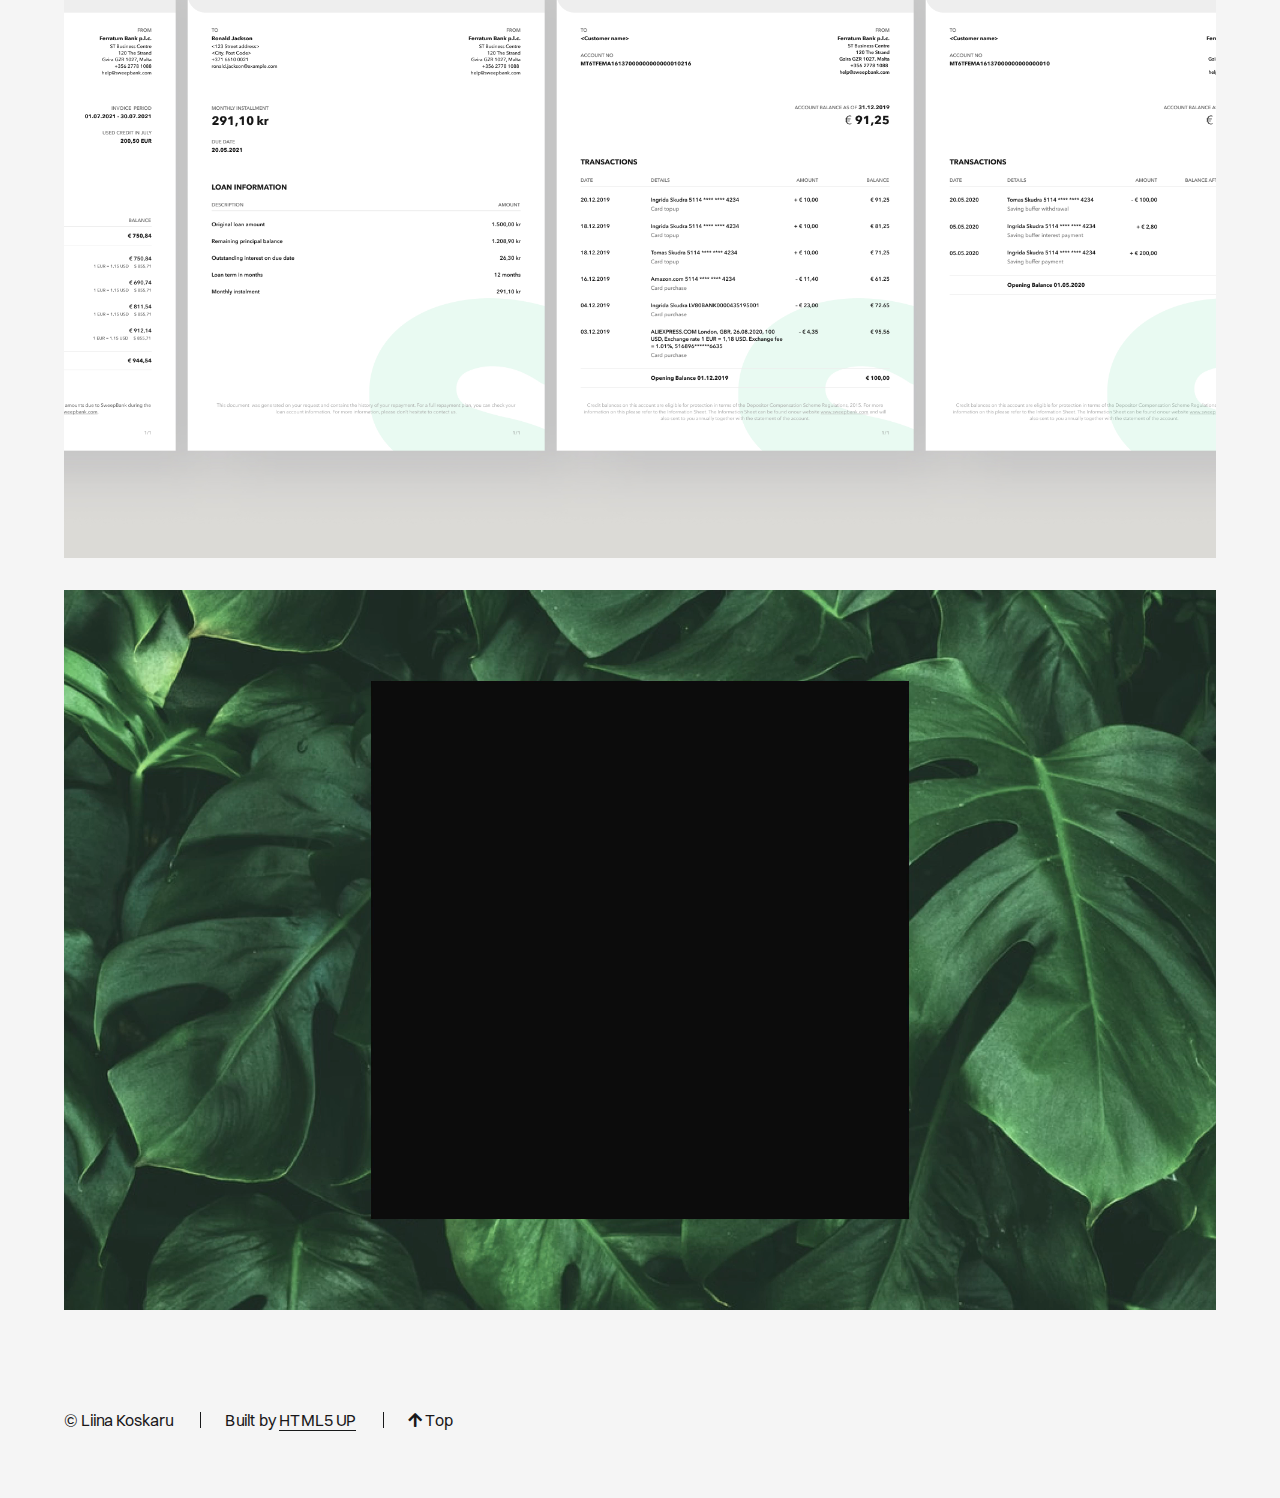
==== commit f13cf0e8: "Change images" ====
--- a/index.html
+++ b/index.html
@@ -6,7 +6,7 @@
 -->
 <html id="top">
   <head>
-    <title>Liina Koskaru | Visual Designer | UI Designer</title>
+    <title>Liina Koskaru - Graphic Design and UI Design Portfolio</title>
     <meta charset="utf-8" />
     <meta
       name="viewport"
@@ -297,7 +297,7 @@
             <!-- Image 17 -->
             <div class="col-12 col-12-medium">
               <span class="image fit scrollFade"
-                ><img src="images/SweepBank_17.png" alt="SweepBank facebook cover"
+                ><img src="images/SweepBank_17.jpg" alt="SweepBank social media posts"
               /></span>
             </div>
             <!-- Image 18 -->
@@ -309,7 +309,7 @@
             <!-- Image 19 -->
             <div class="col-12 col-12-medium">
               <span class="image fit scrollFade"
-                ><img src="images/SweepBank_19.jpg" alt="SweepBank social media posts"
+                ><img src="images/SweepBank_19.png" alt="SweepBank facebook cover"
               /></span>
             </div>
              <!-- Image 20 -->
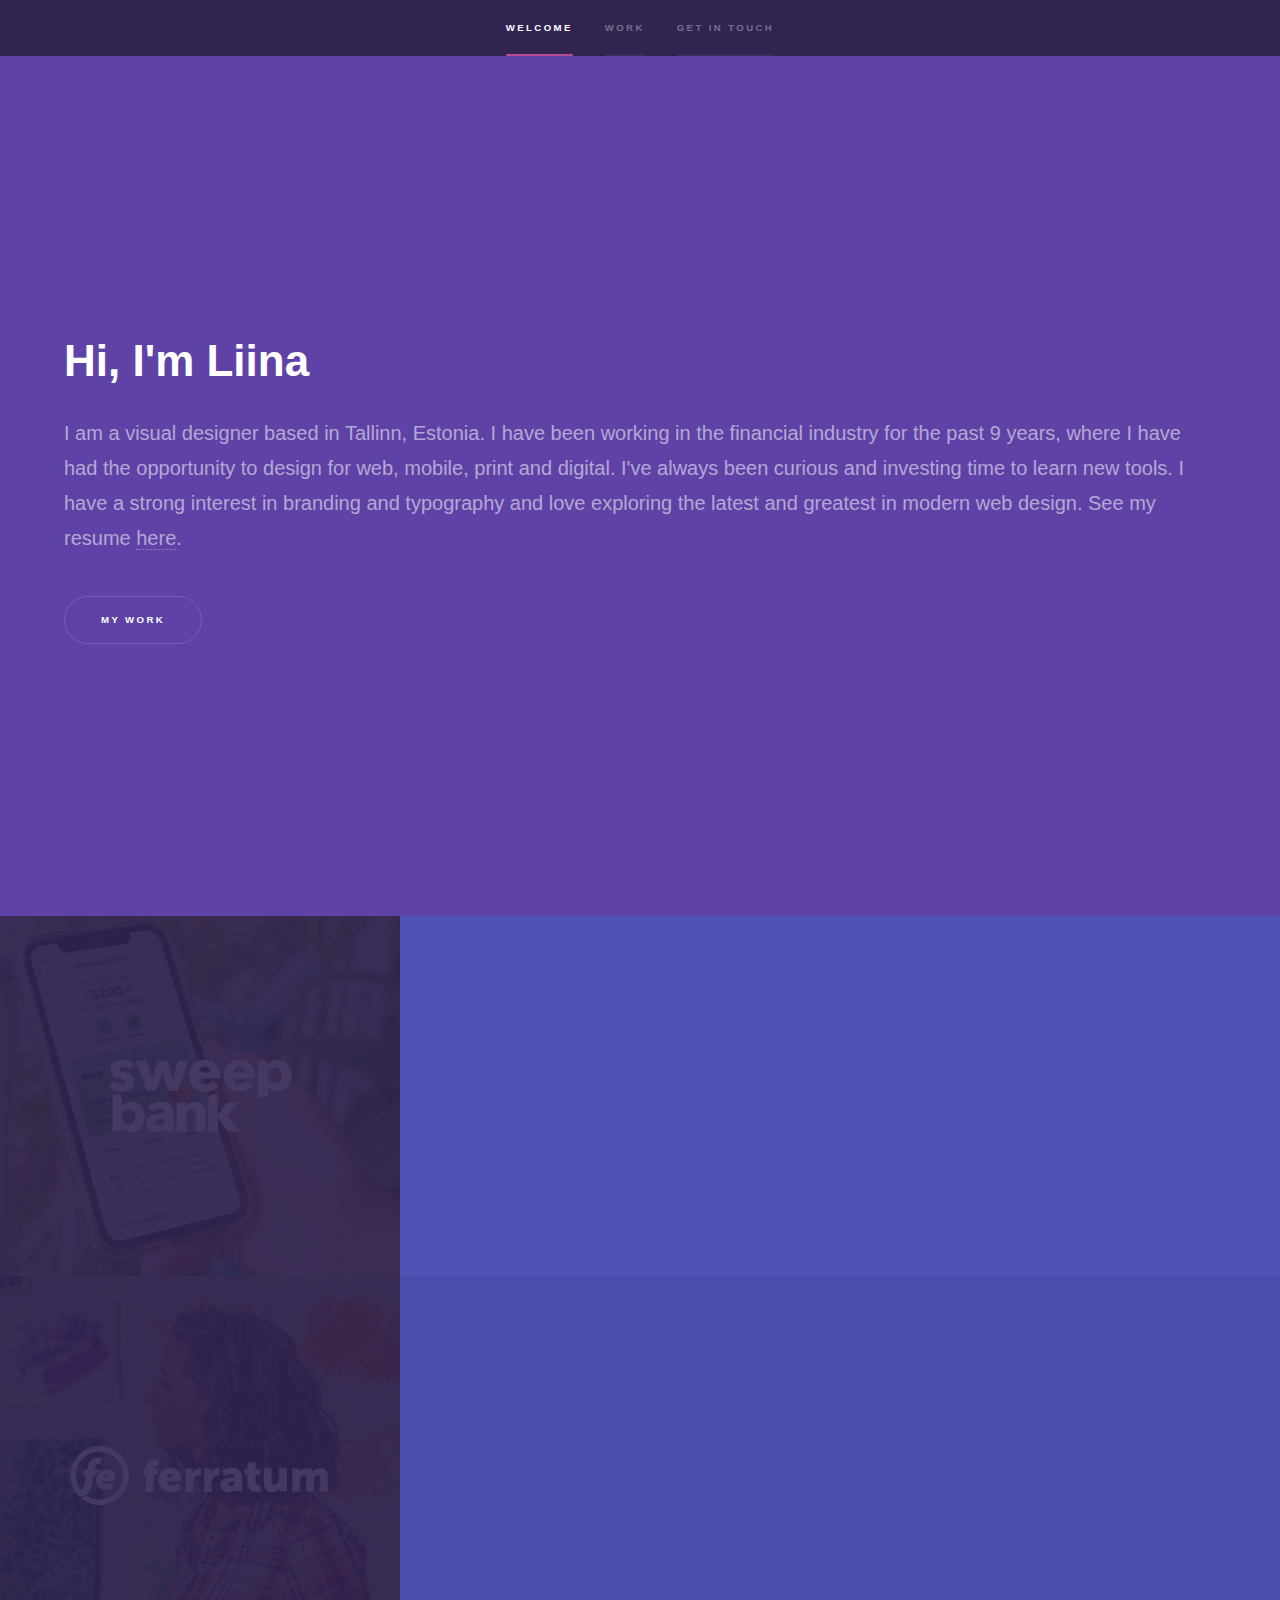
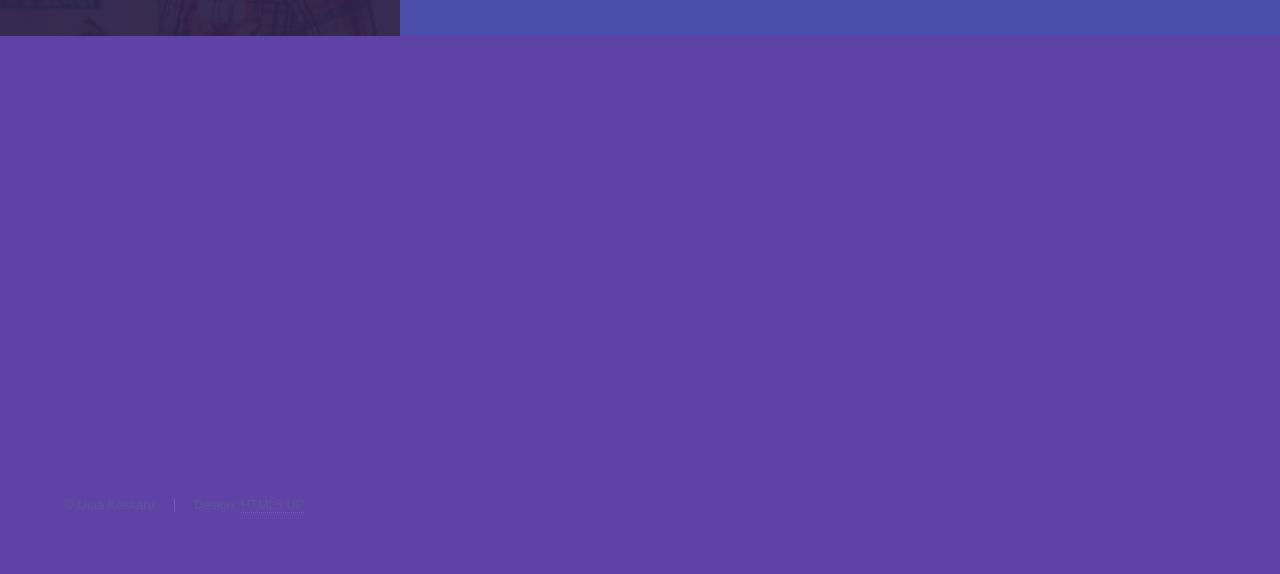
==== commit 689e974b: "Add target to links" ====
--- a/index.html
+++ b/index.html
@@ -1,372 +1,119 @@
-<!DOCTYPE html>
+<!DOCTYPE HTML>
 <!--
 	Hyperspace by HTML5 UP
 	html5up.net | @ajlkn
 	Free for personal and commercial use under the CCA 3.0 license (html5up.net/license)
 -->
-<html id="top">
-  <head>
-    <title>Liina Koskaru - Graphic Design and UI Design Portfolio</title>
-    <meta charset="utf-8" />
-    <meta
-      name="viewport"
-      content="width=device-width, initial-scale=1, user-scalable=no"
-    />
-    <link rel="stylesheet" href="assets/css/main.css" />
-    <noscript
-      ><link rel="stylesheet" href="assets/css/noscript.css"
-    /></noscript>
-    <link rel="shortcut icon" type="image/x-icon" href="favicon.ico?" />
-  </head>
-  <body class="is-preload">
-    <!-- Progress Bar -->
-    <div class="scroll-line"></div>
+<html>
+	<head>
+		<title>Liina Koskaru - Graphic Design and UI Design Portfolio</title>
+		<meta charset="utf-8" />
+		<meta name="viewport" content="width=device-width, initial-scale=1, user-scalable=no" />
+		<link rel="stylesheet" href="assets/css/main.css" />
+		<link rel="stylesheet" href="assets/sass/main.css" />
+		<noscript><link rel="stylesheet" href="assets/css/noscript.css" /></noscript>
+		<link rel="shortcut icon" type="image/x-icon" href="favicon.ico?" />
+	</head>
+	<body class="is-preload">
 
-    <!-- Header  -->
-    <header id="header">
-     <a href="./" class="title"><img src="images/Logo_Liina_Koskaru.svg" class="logo" alt="Liina Koskaru logo"></a>
-     <!-- <a href="./" class="title">Liina Koskaru</a>--> 
-      <nav>
-        <ul>
-          <li>
-            <a
-              href="https://www.linkedin.com/in/liina-koskaru"
-              target="_blank"
-              title="Visit my LinkedIn profile page">Resume
-            </a>
-          </li>
-          <!--<li><a href="https://www.behance.net/liinakoskaru" target="_blank" title="My illustrations">Behance</a></li>-->
-        </ul>
-      </nav>
-    </header>
+		<!-- Sidebar -->
+			<section id="sidebar">
+				<div class="inner">
+					<nav>
+						<ul>
+							<li><a href="#intro">Welcome</a></li>
+							<li><a href="#one">Work</a></li>
+							<li><a href="#two">Get in touch</a></li>
+						</ul>
+					</nav>
+				</div>
+			</section>
 
-    <!-- Wrapper -->
-    <div id="wrapper">
+		<!-- Wrapper -->
+			<div id="wrapper">
 
-      <!-- Image 01-->
-      <section class="wrapper fade-up">
-        <div class="inner">
-          <span class="image fit"
-             ><img src="images/SweepBank_01.jpg" alt="SweepBank homepage"
-          /></span>
-        </div>
-      </section> 
-      <!-- Text -->
-      <section class="wrapper">
-        <div class="inner">
-          <div class="row">
-            <div class="col-1 col-12-medium"></div>
-            <div class="col-3 col-12-medium">
-              <h2>A Visual Designer at SweepBank</h2>
-            </div>
-            <div class="col-1 col-12-medium"></div>
-            <div class="col-6 col-12-medium">
-              <p>
-                During my tenure at SweepBank, I was an essential member of the
-                Marketing team. Together with members from other teams ranging
-                from Business to Developers, we created the SweepBank website
-                for Global and local markets including Finland, Latvia, Germany,
-                and Denmark.
-              </p>
-              <h3>My roles:</h3>
-              <ul class="alt">
-                <li>Creative visual direction</li>
-                <li>Web Design</li>
-                <li>Interactive protoyping</li>
-                <li>Graphic Design</li>
-                <li>Motion Graphics</li>
-              </ul>
-            <div class="col-1 col-12-medium"></div>
-            </div>
-          </div>
-        </div>
-      </section>
-      <!-- Image 02 -->
-      <section class="wrapper">
-        <div class="inner">
-          <div class="row">
-            <div class="col-12">
-            <video
-              class="image fit"
-              autoplay="autoplay"
-              loop="loop"
-              muted
-              defaultMuted
-              playsinline
-            >
-              <source
-                src="images/SweepBank_02.mp4"
-                type="video/mp4"
-              />
-              <source src="movie.ogg" type="video/ogg" />
-            </video>
-            </div>
-          </div>
-        </div>
-      </section>
-      <!-- Text -->
-      <section class="wrapper">
-        <div class="inner">
-          <div class="row">
-            <div class="col-3 col-12-medium"></div>
-            <div class="col-6 col-12-medium">
-              <h3>What they do</h3>
-              <p>
-                SweepBank is a smart financial app that empowers shopping and
-                banking experience through financial insights, tailored offers
-                and payment options. One of the key features of the app is Sweep
-                Deals, a digital shopping platform that offers customers a
-                shopping place with discounts and loyalty points on purchases
-                within the app.
-              </p>
-              <h3>The situation</h3>
-              <p>
-                We answered the challenge of creating a visually compelling and
-                scalable website that represented the SweepBank brand. Using
-                global components applied to country-specific markets to compel
-                our prospective customers to engage, learn, and join SweepBank.
-              </p>
-              <p>
-                Applying a strong emphasis on the mobile experience, we applied
-                a minimalist design approach with round shapes, bold, bright
-                colours, high contrast type, all combined with nature-based
-                photography to bring a sense of calm and an uplifting
-                atmosphere.
-              </p>
-              <p>
-                Due to the success of the design language I created, we were
-                able to apply what was visually developed for the website across
-                various marketing assets and other channels from Email, Social
-                Media, and Affiliate asset packages.
-              </p>
-            </div>
-            <div class="col-3 col-12-medium"></div>
-          </div>
-        </div>
-      </section>
-      <section class="wrapper">
-        <div class="inner">
-          <div class="row">
-             <!-- Image 03 -->
-            <div class="col-6 col-12-medium">
-              <video
-                class="image fit scrollFade"
-                autoplay="autoplay"
-                loop="loop"
-                muted
-                defaultMuted
-                playsinline
-              >
-                <source
-                  src="images/SweepBank_03.mp4"
-                  type="video/mp4"
-                />
-                <source src="movie.ogg" type="video/ogg" />
-              </video>
-            </div>
-             <!-- Image 04 -->
-            <div class="col-6 col-12-medium">
-              <video
-                class="image fit scrollFade"
-                autoplay="autoplay"
-                loop="loop"
-                muted
-                defaultMuted
-                playsinline
-              >
-                <source
-                  src="images/SweepBank_04.mp4"
-                  type="video/mp4"
-                />
-                <source src="movie.ogg" type="video/ogg" />
-              </video>
-            </div>
-             <!-- Image 05 -->
-            <div class="col-12 col-12-medium">
-              <span class="image fit scrollFade"
-                ><img src="images/SweepBank_05.jpg" alt="SweepBank web components"
-              /></span>
-            </div>
-             <!-- Image 06 -->
-             <div class="col-12 col-12-medium">
-              <span class="image fit scrollFade"
-                ><img src="images/SweepBank_06.jpg" alt="SweepBank icons"
-              /></span>
-            </div>
-            <!-- Image 07 -->
-            <div class="col-12 col-12-medium">
-              <span class="image fit scrollFade"
-                ><img src="images/SweepBank_07.jpg" alt="SweepBank app store"
-              /></span>
-            </div>
-             <!-- Image 08 -->
-            <div class="col-12 col-12-medium">
-              <span class="image fit scrollFade"
-                ><img src="images/SweepBank_08.jpg" alt="SweepBank web visuals"
-              /></span>
-            </div>
-            <!-- Image 09 -->
-            <div class="col-12 col-12-medium">
-              <span class="image fit scrollFade"
-                ><img src="images/SweepBank_09.jpg" alt="SweepBank web visuals"
-              /></span>
-            </div>
-             <!-- Image 10 -->
-            <div class="col-6 col-12-medium">
-              <span class="image fit scrollFade"
-                ><img src="images/SweepBank_10.jpg" alt="SweepDeals survey widget"
-              /></span>
-            </div>
-           <!-- Image 11 -->
-            <div class="col-6 col-12-medium">
-                <video
-                class="image fit scrollFade"
-                autoplay="autoplay"
-                loop="loop"
-                muted
-                defaultMuted
-                playsinline
-                >
-                <source
-                  src="images/SweepBank_11.mp4"
-                  type="video/mp4"
-                />
-                <source src="movie.ogg" type="video/ogg" />
-                </video>
-            </div>
-             <!-- Image 12 -->
-            <div class="col-12 col-12-medium">
-              <span class="image fit scrollFade"
-                ><img src="images/SweepBank_12.jpg" alt="Sweepdeals social media posts"
-              /></span>
-            </div>
-            <!-- Image 13 -->
-            <div class="col-12 col-12-medium">
-              <video
-                class="image fit scrollFade"
-                autoplay="autoplay"
-                loop="loop"
-                muted
-                defaultMuted
-                playsinline
-              >
-                <source src="images/SweepBank_13.mp4" type="video/mp4" />
-                <source src="movie.ogg" type="video/ogg" />
-              </video>
-            </div>
-            <!-- Image 14 -->
-            <div class="col-12 col-12-medium">
-              <video
-                class="image fit scrollFade"
-                autoplay="autoplay"
-                loop="loop"
-                muted
-                defaultMuted
-                playsinline
-              >
-                <source
-                  src="images/SweepBank_14.mp4"
-                  type="video/mp4"
-                />
-                <source src="movie.ogg" type="video/ogg" />
-              </video>
-            </div>
-            <!-- Image 15 -->
-            <div class="col-6 col-12-medium">
-              <video
-                class="image fit scrollFade"
-                autoplay="autoplay"
-                loop="loop"
-                muted
-                defaultMuted
-                playsinline
-              >
-                <source
-                  src="images/SweepBank_15.mp4"
-                  type="video/mp4"
-                />
-                <source src="movie.ogg" type="video/ogg" />
-              </video>
-            </div>
-            <!-- Image 16 -->
-            <div class="col-6 col-12-medium">
-              <span class="image fit scrollFade"
-                ><img src="images/SweepBank_16.jpg" alt="Sweep them all mockup"
-              /></span>
-            </div>
-            <!-- Image 17 -->
-            <div class="col-12 col-12-medium">
-              <span class="image fit scrollFade"
-                ><img src="images/SweepBank_17.jpg" alt="SweepBank social media posts"
-              /></span>
-            </div>
-            <!-- Image 18 -->
-            <div class="col-12 col-12-medium">
-              <span class="image fit scrollFade"
-                ><img src="images/SweepBank_18.jpg" alt="SweepBank social media posts"
-              /></span>
-            </div>
-            <!-- Image 19 -->
-            <div class="col-12 col-12-medium">
-              <span class="image fit scrollFade"
-                ><img src="images/SweepBank_19.png" alt="SweepBank facebook cover"
-              /></span>
-            </div>
-             <!-- Image 20 -->
-             <div class="col-12 col-12-medium">
-              <span class="image fit scrollFade"
-                ><img src="images/SweepBank_20.jpg" alt="SweepBank banner ads"
-              /></span>
-            </div>
-             <!-- Image 22 -->
-             <div class="col-12 col-12-medium">
-              <span class="image fit scrollFade"
-                ><img src="images/SweepBank_22.jpg" alt="SweepBank document templates"
-              /></span>
-            </div>
-            <!-- Image 21 -->
-            <div class="col-12 col-12-medium">
-              <video
-                class="image fit scrollFade"
-                autoplay="autoplay"
-                loop="loop"
-                muted
-                defaultMuted
-                playsinline
-              >
-                <source
-                  src="images/SweepBank_21.mp4"
-                  type="video/mp4"
-                />
-                <source src="movie.ogg" type="video/ogg" />
-                <p>Text here</p>
-              </video>
-            </div>
-          </div>
-        </div>
-      </section>
-    </div>
+				<!-- Intro -->
+					<section id="intro" class="wrapper style1 fullscreen fade-up">
+						<div class="inner">
+							<h1>Hi, I'm <span id="rainbow">Liina</span></h1>
+							<p> I am a visual designer based in Tallinn, Estonia. I have been working in the financial industry for the past 9 years, where I have had the opportunity to design for web, mobile, print and digital. I've always been curious and investing time to learn new tools. I have a strong interest in branding and typography and love exploring the latest and greatest in modern web design. See my resume <a href="https://www.linkedin.com/in/liina-koskaru/" target="_blank">here</a>.<br />
+							</p>
+							<ul class="actions">
+								<li><a href="#one" class="button scrolly">My work</a></li>
+							</ul>
+						</div>
+					</section>
 
-    <!-- Footer -->
-    <footer id="footer" class="wrapper alt scrollFade">
-      <div class="inner">
-        <ul class="menu">
-          <li>© Liina Koskaru</li>
-          <li>Built by <a href="http://html5up.net">HTML5 UP</a></li>
-          <li><a href="#top" class="icon solid fa-arrow-up"> Top</a></li>
-        </ul>
-      </div>
-    </footer>
+				<!-- One -->
+					<section id="one" class="wrapper style2 spotlights">
+						<section>
+							<a href="#" class="image"><img src="images/brand_sweepbank.png" alt="" data-position="center center" /></a>
+							<div class="content">
+								<div class="inner">
+									<h2>SweepBank</h2>
+									<p>I helped to create the SweepBank website, various marketing assets and other channels from Email, Social Media, and Affiliate asset packages.</p>
+									<ul class="actions">
+										<li><a href="work/sweepbank.html" class="button">View more</a></li>
+									</ul>
+								</div>
+							</div>
+						</section>
+						<section>
+							<a href="#" class="image"><img src="images/brand_ferratum.png" alt="" data-position="top center" /></a>
+							<div class="content">
+								<div class="inner">
+									<h2>Ferratum Group</h2>
+									<p>Designed advertising and branding campaigns in a variety of print and digital media.</p>
+									<ul class="actions">
+										<li><a href="work/ferratum.html" class="button">View more</a></li>
+									</ul>
+								</div>
+							</div>
+						</section>
+					</section>
+				<!-- Two -->
+					<section id="two" class="wrapper style1 fade-up">
+						<div class="inner">
+							<h2>Get in touch</h2>
+							<p>If you're interested in hiring me, please get in touch. I can't wait to hear from you!</p>
+							<div>
+								
+								<section>
+									<ul class="contact">
+										<li>
+											<h3>Email</h3>
+											<a href="mailto:liinakosakru@gmail.com">liinakoskaru@gmail.com</a>
+										</li>
+										<li>
+											<h3>Let's connect</h3>
+											<a href="https://www.linkedin.com/in/liina-koskaru/" target="_blank">LinkedIn</a>
+										</li>
+									</ul>
+								</section>
+							</div>
+						</div>
+					</section>
 
-    <!-- Scripts -->
-    <script src="assets/js/jquery.min.js"></script>
-    <script src="assets/js/jquery.scrollex.min.js"></script>
-    <script src="assets/js/jquery.scrolly.min.js"></script>
-    <script src="assets/js/browser.min.js"></script>
-    <script src="assets/js/breakpoints.min.js"></script>
-    <script src="assets/js/util.js"></script>
-    <script src="assets/js/main.js"></script>
+			
+			</div>
 
-    <script src="assets/js/scrollfade.js"></script>
-  </body>
-</html>
+		<!-- Footer -->
+			<footer id="footer" class="wrapper style1">
+				<div class="inner">
+					<ul class="menu">
+						<li>&copy; Liina Koskaru</li><li>Design: <a href="http://html5up.net" target="_blank">HTML5 UP</a></li>
+					</ul>
+				</div>
+			</footer>
+
+		<!-- Scripts -->
+			<script src="assets/js/jquery.min.js"></script>
+			<script src="assets/js/jquery.scrollex.min.js"></script>
+			<script src="assets/js/jquery.scrolly.min.js"></script>
+			<script src="assets/js/browser.min.js"></script>
+			<script src="assets/js/breakpoints.min.js"></script>
+			<script src="assets/js/util.js"></script>
+			<script src="assets/js/main.js"></script>
+
+	</body>
+</html>--- a/assets/sass/main.css
+++ b/assets/sass/main.css
@@ -0,0 +1,2911 @@
+@import 'fontawesome-all.min.css';
+/*
+	Hyperspace by HTML5 UP
+	html5up.net | @ajlkn
+	Free for personal and commercial use under the CCA 3.0 license (html5up.net/license)
+*/
+html, body, div, span, applet, object,
+iframe, h1, h2, h3, h4, h5, h6, p, blockquote,
+pre, a, abbr, acronym, address, big, cite,
+code, del, dfn, em, img, ins, kbd, q, s, samp,
+small, strike, strong, sub, sup, tt, var, b,
+u, i, center, dl, dt, dd, ol, ul, li, fieldset,
+form, label, legend, table, caption, tbody,
+tfoot, thead, tr, th, td, article, aside,
+canvas, details, embed, figure, figcaption,
+footer, header, hgroup, menu, nav, output, ruby,
+section, summary, time, mark, audio, video {
+  margin: 0;
+  padding: 0;
+  border: 0;
+  font-size: 100%;
+  font: inherit;
+  vertical-align: baseline;
+}
+
+article, aside, details, figcaption, figure,
+footer, header, hgroup, menu, nav, section {
+  display: block;
+}
+
+body {
+  line-height: 1;
+}
+
+ol, ul {
+  list-style: none;
+}
+
+blockquote, q {
+  quotes: none;
+}
+blockquote:before, blockquote:after, q:before, q:after {
+  content: "";
+  content: none;
+}
+
+table {
+  border-collapse: collapse;
+  border-spacing: 0;
+}
+
+body {
+  -webkit-text-size-adjust: none;
+}
+
+mark {
+  background-color: transparent;
+  color: inherit;
+}
+
+input::-moz-focus-inner {
+  border: 0;
+  padding: 0;
+}
+
+input, select, textarea {
+  -moz-appearance: none;
+  -webkit-appearance: none;
+  appearance: none;
+}
+
+/* Basic */
+@-ms-viewport {
+  width: device-width;
+}
+body {
+  -ms-overflow-style: scrollbar;
+}
+
+@media screen and (max-width: 480px) {
+  html, body {
+    min-width: 320px;
+  }
+}
+html {
+  box-sizing: border-box;
+}
+
+*, *:before, *:after {
+  box-sizing: inherit;
+}
+
+body {
+  background: #312450;
+}
+body.is-preload *, body.is-preload *:before, body.is-preload *:after {
+  -webkit-animation: none !important;
+  animation: none !important;
+  transition: none !important;
+}
+
+/* Type */
+body, input, select, textarea {
+  color: rgba(255, 255, 255, 0.55);
+  font-family: Arial, Helvetica, sans-serif;
+  font-size: 16.5pt;
+  font-weight: normal;
+  line-height: 1.75;
+}
+@media screen and (max-width: 1680px) {
+  body, input, select, textarea {
+    font-size: 13pt;
+  }
+}
+@media screen and (max-width: 1280px) {
+  body, input, select, textarea {
+    font-size: 12pt;
+  }
+}
+@media screen and (max-width: 360px) {
+  body, input, select, textarea {
+    font-size: 11pt;
+  }
+}
+
+a {
+  transition: color 0.2s ease, border-bottom-color 0.2s ease;
+  border-bottom: dotted 1px rgba(255, 255, 255, 0.35);
+  color: inherit;
+  text-decoration: none;
+}
+a:hover {
+  border-bottom-color: transparent;
+  color: #ffffff;
+}
+
+strong, b {
+  color: #ffffff;
+  font-weight: bold;
+}
+
+em, i {
+  font-style: italic;
+}
+
+p {
+  margin: 0 0 2em 0;
+}
+
+h1, h2, h3, h4, h5, h6 {
+  color: #ffffff;
+  font-weight: bold;
+  line-height: 1.5;
+  margin: 0 0 0.5em 0;
+}
+h1 a, h2 a, h3 a, h4 a, h5 a, h6 a {
+  color: inherit;
+  text-decoration: none;
+}
+
+h1 {
+  font-size: 2.75em;
+}
+h1.major {
+  margin: 0 0 1.3em 0;
+  position: relative;
+  padding-bottom: 0.35em;
+}
+h1.major:after {
+  background-image: linear-gradient(to right, #5e42a6, #b74e91);
+  transition: max-width 0.2s ease;
+  border-radius: 0.2em;
+  bottom: 0;
+  content: "";
+  height: 0.05em;
+  position: absolute;
+  right: 0;
+  width: 100%;
+}
+
+h2 {
+  font-size: 1.75em;
+}
+
+h3 {
+  font-size: 1.1em;
+}
+
+h4 {
+  font-size: 1em;
+}
+
+h5 {
+  font-size: 0.8em;
+}
+
+h6 {
+  font-size: 0.6em;
+}
+
+@media screen and (max-width: 736px) {
+  h1 {
+    font-size: 2em;
+  }
+  h2 {
+    font-size: 1.25em;
+  }
+  h3 {
+    font-size: 1em;
+  }
+  h4 {
+    font-size: 0.8em;
+  }
+  h5 {
+    font-size: 0.6em;
+  }
+  h6 {
+    font-size: 0.6em;
+  }
+}
+sub {
+  font-size: 0.8em;
+  position: relative;
+  top: 0.5em;
+}
+
+sup {
+  font-size: 0.8em;
+  position: relative;
+  top: -0.5em;
+}
+
+blockquote {
+  border-left: solid 4px rgba(255, 255, 255, 0.15);
+  font-style: italic;
+  margin: 0 0 2em 0;
+  padding: 0.5em 0 0.5em 2em;
+}
+
+code {
+  background: rgba(255, 255, 255, 0.05);
+  border-radius: 0.25em;
+  border: solid 1px rgba(255, 255, 255, 0.15);
+  font-family: "Courier New", monospace;
+  font-size: 0.9em;
+  margin: 0 0.25em;
+  padding: 0.25em 0.65em;
+}
+
+pre {
+  -webkit-overflow-scrolling: touch;
+  font-family: "Courier New", monospace;
+  font-size: 0.9em;
+  margin: 0 0 2em 0;
+}
+pre code {
+  display: block;
+  line-height: 1.75em;
+  padding: 1em 1.5em;
+  overflow-x: auto;
+}
+
+hr {
+  border: 0;
+  border-bottom: solid 1px rgba(255, 255, 255, 0.15);
+  margin: 2em 0;
+}
+hr.major {
+  margin: 3em 0;
+}
+
+.align-left {
+  text-align: left;
+}
+
+.align-center {
+  text-align: center;
+}
+
+.align-right {
+  text-align: right;
+}
+
+/* Row */
+.row {
+  display: flex;
+  flex-wrap: wrap;
+  box-sizing: border-box;
+  align-items: stretch;
+}
+.row > * {
+  box-sizing: border-box;
+}
+.row.gtr-uniform > * > :last-child {
+  margin-bottom: 0;
+}
+.row.aln-left {
+  justify-content: flex-start;
+}
+.row.aln-center {
+  justify-content: center;
+}
+.row.aln-right {
+  justify-content: flex-end;
+}
+.row.aln-top {
+  align-items: flex-start;
+}
+.row.aln-middle {
+  align-items: center;
+}
+.row.aln-bottom {
+  align-items: flex-end;
+}
+.row > .imp {
+  order: -1;
+}
+.row > .col-1 {
+  width: 8.3333333333%;
+}
+.row > .off-1 {
+  margin-left: 8.3333333333%;
+}
+.row > .col-2 {
+  width: 16.6666666667%;
+}
+.row > .off-2 {
+  margin-left: 16.6666666667%;
+}
+.row > .col-3 {
+  width: 25%;
+}
+.row > .off-3 {
+  margin-left: 25%;
+}
+.row > .col-4 {
+  width: 33.3333333333%;
+}
+.row > .off-4 {
+  margin-left: 33.3333333333%;
+}
+.row > .col-5 {
+  width: 41.6666666667%;
+}
+.row > .off-5 {
+  margin-left: 41.6666666667%;
+}
+.row > .col-6 {
+  width: 50%;
+}
+.row > .off-6 {
+  margin-left: 50%;
+}
+.row > .col-7 {
+  width: 58.3333333333%;
+}
+.row > .off-7 {
+  margin-left: 58.3333333333%;
+}
+.row > .col-8 {
+  width: 66.6666666667%;
+}
+.row > .off-8 {
+  margin-left: 66.6666666667%;
+}
+.row > .col-9 {
+  width: 75%;
+}
+.row > .off-9 {
+  margin-left: 75%;
+}
+.row > .col-10 {
+  width: 83.3333333333%;
+}
+.row > .off-10 {
+  margin-left: 83.3333333333%;
+}
+.row > .col-11 {
+  width: 91.6666666667%;
+}
+.row > .off-11 {
+  margin-left: 91.6666666667%;
+}
+.row > .col-12 {
+  width: 100%;
+}
+.row > .off-12 {
+  margin-left: 100%;
+}
+.row.gtr-0 {
+  margin-top: 0;
+  margin-left: 0em;
+}
+.row.gtr-0 > * {
+  padding: 0 0 0 0em;
+}
+.row.gtr-0.gtr-uniform {
+  margin-top: 0em;
+}
+.row.gtr-0.gtr-uniform > * {
+  padding-top: 0em;
+}
+.row.gtr-25 {
+  margin-top: 0;
+  margin-left: -0.375em;
+}
+.row.gtr-25 > * {
+  padding: 0 0 0 0.375em;
+}
+.row.gtr-25.gtr-uniform {
+  margin-top: -0.375em;
+}
+.row.gtr-25.gtr-uniform > * {
+  padding-top: 0.375em;
+}
+.row.gtr-50 {
+  margin-top: 0;
+  margin-left: -0.75em;
+}
+.row.gtr-50 > * {
+  padding: 0 0 0 0.75em;
+}
+.row.gtr-50.gtr-uniform {
+  margin-top: -0.75em;
+}
+.row.gtr-50.gtr-uniform > * {
+  padding-top: 0.75em;
+}
+.row {
+  margin-top: 0;
+  margin-left: -1.5em;
+}
+.row > * {
+  padding: 0 0 0 1.5em;
+}
+.row.gtr-uniform {
+  margin-top: -1.5em;
+}
+.row.gtr-uniform > * {
+  padding-top: 1.5em;
+}
+.row.gtr-150 {
+  margin-top: 0;
+  margin-left: -2.25em;
+}
+.row.gtr-150 > * {
+  padding: 0 0 0 2.25em;
+}
+.row.gtr-150.gtr-uniform {
+  margin-top: -2.25em;
+}
+.row.gtr-150.gtr-uniform > * {
+  padding-top: 2.25em;
+}
+.row.gtr-200 {
+  margin-top: 0;
+  margin-left: -3em;
+}
+.row.gtr-200 > * {
+  padding: 0 0 0 3em;
+}
+.row.gtr-200.gtr-uniform {
+  margin-top: -3em;
+}
+.row.gtr-200.gtr-uniform > * {
+  padding-top: 3em;
+}
+@media screen and (max-width: 1680px) {
+  .row {
+    display: flex;
+    flex-wrap: wrap;
+    box-sizing: border-box;
+    align-items: stretch;
+  }
+  .row > * {
+    box-sizing: border-box;
+  }
+  .row.gtr-uniform > * > :last-child {
+    margin-bottom: 0;
+  }
+  .row.aln-left {
+    justify-content: flex-start;
+  }
+  .row.aln-center {
+    justify-content: center;
+  }
+  .row.aln-right {
+    justify-content: flex-end;
+  }
+  .row.aln-top {
+    align-items: flex-start;
+  }
+  .row.aln-middle {
+    align-items: center;
+  }
+  .row.aln-bottom {
+    align-items: flex-end;
+  }
+  .row > .imp-xlarge {
+    order: -1;
+  }
+  .row > .col-1-xlarge {
+    width: 8.3333333333%;
+  }
+  .row > .off-1-xlarge {
+    margin-left: 8.3333333333%;
+  }
+  .row > .col-2-xlarge {
+    width: 16.6666666667%;
+  }
+  .row > .off-2-xlarge {
+    margin-left: 16.6666666667%;
+  }
+  .row > .col-3-xlarge {
+    width: 25%;
+  }
+  .row > .off-3-xlarge {
+    margin-left: 25%;
+  }
+  .row > .col-4-xlarge {
+    width: 33.3333333333%;
+  }
+  .row > .off-4-xlarge {
+    margin-left: 33.3333333333%;
+  }
+  .row > .col-5-xlarge {
+    width: 41.6666666667%;
+  }
+  .row > .off-5-xlarge {
+    margin-left: 41.6666666667%;
+  }
+  .row > .col-6-xlarge {
+    width: 50%;
+  }
+  .row > .off-6-xlarge {
+    margin-left: 50%;
+  }
+  .row > .col-7-xlarge {
+    width: 58.3333333333%;
+  }
+  .row > .off-7-xlarge {
+    margin-left: 58.3333333333%;
+  }
+  .row > .col-8-xlarge {
+    width: 66.6666666667%;
+  }
+  .row > .off-8-xlarge {
+    margin-left: 66.6666666667%;
+  }
+  .row > .col-9-xlarge {
+    width: 75%;
+  }
+  .row > .off-9-xlarge {
+    margin-left: 75%;
+  }
+  .row > .col-10-xlarge {
+    width: 83.3333333333%;
+  }
+  .row > .off-10-xlarge {
+    margin-left: 83.3333333333%;
+  }
+  .row > .col-11-xlarge {
+    width: 91.6666666667%;
+  }
+  .row > .off-11-xlarge {
+    margin-left: 91.6666666667%;
+  }
+  .row > .col-12-xlarge {
+    width: 100%;
+  }
+  .row > .off-12-xlarge {
+    margin-left: 100%;
+  }
+  .row.gtr-0 {
+    margin-top: 0;
+    margin-left: 0em;
+  }
+  .row.gtr-0 > * {
+    padding: 0 0 0 0em;
+  }
+  .row.gtr-0.gtr-uniform {
+    margin-top: 0em;
+  }
+  .row.gtr-0.gtr-uniform > * {
+    padding-top: 0em;
+  }
+  .row.gtr-25 {
+    margin-top: 0;
+    margin-left: -0.375em;
+  }
+  .row.gtr-25 > * {
+    padding: 0 0 0 0.375em;
+  }
+  .row.gtr-25.gtr-uniform {
+    margin-top: -0.375em;
+  }
+  .row.gtr-25.gtr-uniform > * {
+    padding-top: 0.375em;
+  }
+  .row.gtr-50 {
+    margin-top: 0;
+    margin-left: -0.75em;
+  }
+  .row.gtr-50 > * {
+    padding: 0 0 0 0.75em;
+  }
+  .row.gtr-50.gtr-uniform {
+    margin-top: -0.75em;
+  }
+  .row.gtr-50.gtr-uniform > * {
+    padding-top: 0.75em;
+  }
+  .row {
+    margin-top: 0;
+    margin-left: -1.5em;
+  }
+  .row > * {
+    padding: 0 0 0 1.5em;
+  }
+  .row.gtr-uniform {
+    margin-top: -1.5em;
+  }
+  .row.gtr-uniform > * {
+    padding-top: 1.5em;
+  }
+  .row.gtr-150 {
+    margin-top: 0;
+    margin-left: -2.25em;
+  }
+  .row.gtr-150 > * {
+    padding: 0 0 0 2.25em;
+  }
+  .row.gtr-150.gtr-uniform {
+    margin-top: -2.25em;
+  }
+  .row.gtr-150.gtr-uniform > * {
+    padding-top: 2.25em;
+  }
+  .row.gtr-200 {
+    margin-top: 0;
+    margin-left: -3em;
+  }
+  .row.gtr-200 > * {
+    padding: 0 0 0 3em;
+  }
+  .row.gtr-200.gtr-uniform {
+    margin-top: -3em;
+  }
+  .row.gtr-200.gtr-uniform > * {
+    padding-top: 3em;
+  }
+}
+@media screen and (max-width: 1280px) {
+  .row {
+    display: flex;
+    flex-wrap: wrap;
+    box-sizing: border-box;
+    align-items: stretch;
+  }
+  .row > * {
+    box-sizing: border-box;
+  }
+  .row.gtr-uniform > * > :last-child {
+    margin-bottom: 0;
+  }
+  .row.aln-left {
+    justify-content: flex-start;
+  }
+  .row.aln-center {
+    justify-content: center;
+  }
+  .row.aln-right {
+    justify-content: flex-end;
+  }
+  .row.aln-top {
+    align-items: flex-start;
+  }
+  .row.aln-middle {
+    align-items: center;
+  }
+  .row.aln-bottom {
+    align-items: flex-end;
+  }
+  .row > .imp-large {
+    order: -1;
+  }
+  .row > .col-1-large {
+    width: 8.3333333333%;
+  }
+  .row > .off-1-large {
+    margin-left: 8.3333333333%;
+  }
+  .row > .col-2-large {
+    width: 16.6666666667%;
+  }
+  .row > .off-2-large {
+    margin-left: 16.6666666667%;
+  }
+  .row > .col-3-large {
+    width: 25%;
+  }
+  .row > .off-3-large {
+    margin-left: 25%;
+  }
+  .row > .col-4-large {
+    width: 33.3333333333%;
+  }
+  .row > .off-4-large {
+    margin-left: 33.3333333333%;
+  }
+  .row > .col-5-large {
+    width: 41.6666666667%;
+  }
+  .row > .off-5-large {
+    margin-left: 41.6666666667%;
+  }
+  .row > .col-6-large {
+    width: 50%;
+  }
+  .row > .off-6-large {
+    margin-left: 50%;
+  }
+  .row > .col-7-large {
+    width: 58.3333333333%;
+  }
+  .row > .off-7-large {
+    margin-left: 58.3333333333%;
+  }
+  .row > .col-8-large {
+    width: 66.6666666667%;
+  }
+  .row > .off-8-large {
+    margin-left: 66.6666666667%;
+  }
+  .row > .col-9-large {
+    width: 75%;
+  }
+  .row > .off-9-large {
+    margin-left: 75%;
+  }
+  .row > .col-10-large {
+    width: 83.3333333333%;
+  }
+  .row > .off-10-large {
+    margin-left: 83.3333333333%;
+  }
+  .row > .col-11-large {
+    width: 91.6666666667%;
+  }
+  .row > .off-11-large {
+    margin-left: 91.6666666667%;
+  }
+  .row > .col-12-large {
+    width: 100%;
+  }
+  .row > .off-12-large {
+    margin-left: 100%;
+  }
+  .row.gtr-0 {
+    margin-top: 0;
+    margin-left: 0em;
+  }
+  .row.gtr-0 > * {
+    padding: 0 0 0 0em;
+  }
+  .row.gtr-0.gtr-uniform {
+    margin-top: 0em;
+  }
+  .row.gtr-0.gtr-uniform > * {
+    padding-top: 0em;
+  }
+  .row.gtr-25 {
+    margin-top: 0;
+    margin-left: -0.375em;
+  }
+  .row.gtr-25 > * {
+    padding: 0 0 0 0.375em;
+  }
+  .row.gtr-25.gtr-uniform {
+    margin-top: -0.375em;
+  }
+  .row.gtr-25.gtr-uniform > * {
+    padding-top: 0.375em;
+  }
+  .row.gtr-50 {
+    margin-top: 0;
+    margin-left: -0.75em;
+  }
+  .row.gtr-50 > * {
+    padding: 0 0 0 0.75em;
+  }
+  .row.gtr-50.gtr-uniform {
+    margin-top: -0.75em;
+  }
+  .row.gtr-50.gtr-uniform > * {
+    padding-top: 0.75em;
+  }
+  .row {
+    margin-top: 0;
+    margin-left: -1.5em;
+  }
+  .row > * {
+    padding: 0 0 0 1.5em;
+  }
+  .row.gtr-uniform {
+    margin-top: -1.5em;
+  }
+  .row.gtr-uniform > * {
+    padding-top: 1.5em;
+  }
+  .row.gtr-150 {
+    margin-top: 0;
+    margin-left: -2.25em;
+  }
+  .row.gtr-150 > * {
+    padding: 0 0 0 2.25em;
+  }
+  .row.gtr-150.gtr-uniform {
+    margin-top: -2.25em;
+  }
+  .row.gtr-150.gtr-uniform > * {
+    padding-top: 2.25em;
+  }
+  .row.gtr-200 {
+    margin-top: 0;
+    margin-left: -3em;
+  }
+  .row.gtr-200 > * {
+    padding: 0 0 0 3em;
+  }
+  .row.gtr-200.gtr-uniform {
+    margin-top: -3em;
+  }
+  .row.gtr-200.gtr-uniform > * {
+    padding-top: 3em;
+  }
+}
+@media screen and (max-width: 980px) {
+  .row {
+    display: flex;
+    flex-wrap: wrap;
+    box-sizing: border-box;
+    align-items: stretch;
+  }
+  .row > * {
+    box-sizing: border-box;
+  }
+  .row.gtr-uniform > * > :last-child {
+    margin-bottom: 0;
+  }
+  .row.aln-left {
+    justify-content: flex-start;
+  }
+  .row.aln-center {
+    justify-content: center;
+  }
+  .row.aln-right {
+    justify-content: flex-end;
+  }
+  .row.aln-top {
+    align-items: flex-start;
+  }
+  .row.aln-middle {
+    align-items: center;
+  }
+  .row.aln-bottom {
+    align-items: flex-end;
+  }
+  .row > .imp-medium {
+    order: -1;
+  }
+  .row > .col-1-medium {
+    width: 8.3333333333%;
+  }
+  .row > .off-1-medium {
+    margin-left: 8.3333333333%;
+  }
+  .row > .col-2-medium {
+    width: 16.6666666667%;
+  }
+  .row > .off-2-medium {
+    margin-left: 16.6666666667%;
+  }
+  .row > .col-3-medium {
+    width: 25%;
+  }
+  .row > .off-3-medium {
+    margin-left: 25%;
+  }
+  .row > .col-4-medium {
+    width: 33.3333333333%;
+  }
+  .row > .off-4-medium {
+    margin-left: 33.3333333333%;
+  }
+  .row > .col-5-medium {
+    width: 41.6666666667%;
+  }
+  .row > .off-5-medium {
+    margin-left: 41.6666666667%;
+  }
+  .row > .col-6-medium {
+    width: 50%;
+  }
+  .row > .off-6-medium {
+    margin-left: 50%;
+  }
+  .row > .col-7-medium {
+    width: 58.3333333333%;
+  }
+  .row > .off-7-medium {
+    margin-left: 58.3333333333%;
+  }
+  .row > .col-8-medium {
+    width: 66.6666666667%;
+  }
+  .row > .off-8-medium {
+    margin-left: 66.6666666667%;
+  }
+  .row > .col-9-medium {
+    width: 75%;
+  }
+  .row > .off-9-medium {
+    margin-left: 75%;
+  }
+  .row > .col-10-medium {
+    width: 83.3333333333%;
+  }
+  .row > .off-10-medium {
+    margin-left: 83.3333333333%;
+  }
+  .row > .col-11-medium {
+    width: 91.6666666667%;
+  }
+  .row > .off-11-medium {
+    margin-left: 91.6666666667%;
+  }
+  .row > .col-12-medium {
+    width: 100%;
+  }
+  .row > .off-12-medium {
+    margin-left: 100%;
+  }
+  .row.gtr-0 {
+    margin-top: 0;
+    margin-left: 0em;
+  }
+  .row.gtr-0 > * {
+    padding: 0 0 0 0em;
+  }
+  .row.gtr-0.gtr-uniform {
+    margin-top: 0em;
+  }
+  .row.gtr-0.gtr-uniform > * {
+    padding-top: 0em;
+  }
+  .row.gtr-25 {
+    margin-top: 0;
+    margin-left: -0.375em;
+  }
+  .row.gtr-25 > * {
+    padding: 0 0 0 0.375em;
+  }
+  .row.gtr-25.gtr-uniform {
+    margin-top: -0.375em;
+  }
+  .row.gtr-25.gtr-uniform > * {
+    padding-top: 0.375em;
+  }
+  .row.gtr-50 {
+    margin-top: 0;
+    margin-left: -0.75em;
+  }
+  .row.gtr-50 > * {
+    padding: 0 0 0 0.75em;
+  }
+  .row.gtr-50.gtr-uniform {
+    margin-top: -0.75em;
+  }
+  .row.gtr-50.gtr-uniform > * {
+    padding-top: 0.75em;
+  }
+  .row {
+    margin-top: 0;
+    margin-left: -1.5em;
+  }
+  .row > * {
+    padding: 0 0 0 1.5em;
+  }
+  .row.gtr-uniform {
+    margin-top: -1.5em;
+  }
+  .row.gtr-uniform > * {
+    padding-top: 1.5em;
+  }
+  .row.gtr-150 {
+    margin-top: 0;
+    margin-left: -2.25em;
+  }
+  .row.gtr-150 > * {
+    padding: 0 0 0 2.25em;
+  }
+  .row.gtr-150.gtr-uniform {
+    margin-top: -2.25em;
+  }
+  .row.gtr-150.gtr-uniform > * {
+    padding-top: 2.25em;
+  }
+  .row.gtr-200 {
+    margin-top: 0;
+    margin-left: -3em;
+  }
+  .row.gtr-200 > * {
+    padding: 0 0 0 3em;
+  }
+  .row.gtr-200.gtr-uniform {
+    margin-top: -3em;
+  }
+  .row.gtr-200.gtr-uniform > * {
+    padding-top: 3em;
+  }
+}
+@media screen and (max-width: 736px) {
+  .row {
+    display: flex;
+    flex-wrap: wrap;
+    box-sizing: border-box;
+    align-items: stretch;
+  }
+  .row > * {
+    box-sizing: border-box;
+  }
+  .row.gtr-uniform > * > :last-child {
+    margin-bottom: 0;
+  }
+  .row.aln-left {
+    justify-content: flex-start;
+  }
+  .row.aln-center {
+    justify-content: center;
+  }
+  .row.aln-right {
+    justify-content: flex-end;
+  }
+  .row.aln-top {
+    align-items: flex-start;
+  }
+  .row.aln-middle {
+    align-items: center;
+  }
+  .row.aln-bottom {
+    align-items: flex-end;
+  }
+  .row > .imp-small {
+    order: -1;
+  }
+  .row > .col-1-small {
+    width: 8.3333333333%;
+  }
+  .row > .off-1-small {
+    margin-left: 8.3333333333%;
+  }
+  .row > .col-2-small {
+    width: 16.6666666667%;
+  }
+  .row > .off-2-small {
+    margin-left: 16.6666666667%;
+  }
+  .row > .col-3-small {
+    width: 25%;
+  }
+  .row > .off-3-small {
+    margin-left: 25%;
+  }
+  .row > .col-4-small {
+    width: 33.3333333333%;
+  }
+  .row > .off-4-small {
+    margin-left: 33.3333333333%;
+  }
+  .row > .col-5-small {
+    width: 41.6666666667%;
+  }
+  .row > .off-5-small {
+    margin-left: 41.6666666667%;
+  }
+  .row > .col-6-small {
+    width: 50%;
+  }
+  .row > .off-6-small {
+    margin-left: 50%;
+  }
+  .row > .col-7-small {
+    width: 58.3333333333%;
+  }
+  .row > .off-7-small {
+    margin-left: 58.3333333333%;
+  }
+  .row > .col-8-small {
+    width: 66.6666666667%;
+  }
+  .row > .off-8-small {
+    margin-left: 66.6666666667%;
+  }
+  .row > .col-9-small {
+    width: 75%;
+  }
+  .row > .off-9-small {
+    margin-left: 75%;
+  }
+  .row > .col-10-small {
+    width: 83.3333333333%;
+  }
+  .row > .off-10-small {
+    margin-left: 83.3333333333%;
+  }
+  .row > .col-11-small {
+    width: 91.6666666667%;
+  }
+  .row > .off-11-small {
+    margin-left: 91.6666666667%;
+  }
+  .row > .col-12-small {
+    width: 100%;
+  }
+  .row > .off-12-small {
+    margin-left: 100%;
+  }
+  .row.gtr-0 {
+    margin-top: 0;
+    margin-left: 0em;
+  }
+  .row.gtr-0 > * {
+    padding: 0 0 0 0em;
+  }
+  .row.gtr-0.gtr-uniform {
+    margin-top: 0em;
+  }
+  .row.gtr-0.gtr-uniform > * {
+    padding-top: 0em;
+  }
+  .row.gtr-25 {
+    margin-top: 0;
+    margin-left: -0.375em;
+  }
+  .row.gtr-25 > * {
+    padding: 0 0 0 0.375em;
+  }
+  .row.gtr-25.gtr-uniform {
+    margin-top: -0.375em;
+  }
+  .row.gtr-25.gtr-uniform > * {
+    padding-top: 0.375em;
+  }
+  .row.gtr-50 {
+    margin-top: 0;
+    margin-left: -0.75em;
+  }
+  .row.gtr-50 > * {
+    padding: 0 0 0 0.75em;
+  }
+  .row.gtr-50.gtr-uniform {
+    margin-top: -0.75em;
+  }
+  .row.gtr-50.gtr-uniform > * {
+    padding-top: 0.75em;
+  }
+  .row {
+    margin-top: 0;
+    margin-left: -1.5em;
+  }
+  .row > * {
+    padding: 0 0 0 1.5em;
+  }
+  .row.gtr-uniform {
+    margin-top: -1.5em;
+  }
+  .row.gtr-uniform > * {
+    padding-top: 1.5em;
+  }
+  .row.gtr-150 {
+    margin-top: 0;
+    margin-left: -2.25em;
+  }
+  .row.gtr-150 > * {
+    padding: 0 0 0 2.25em;
+  }
+  .row.gtr-150.gtr-uniform {
+    margin-top: -2.25em;
+  }
+  .row.gtr-150.gtr-uniform > * {
+    padding-top: 2.25em;
+  }
+  .row.gtr-200 {
+    margin-top: 0;
+    margin-left: -3em;
+  }
+  .row.gtr-200 > * {
+    padding: 0 0 0 3em;
+  }
+  .row.gtr-200.gtr-uniform {
+    margin-top: -3em;
+  }
+  .row.gtr-200.gtr-uniform > * {
+    padding-top: 3em;
+  }
+}
+@media screen and (max-width: 480px) {
+  .row {
+    display: flex;
+    flex-wrap: wrap;
+    box-sizing: border-box;
+    align-items: stretch;
+  }
+  .row > * {
+    box-sizing: border-box;
+  }
+  .row.gtr-uniform > * > :last-child {
+    margin-bottom: 0;
+  }
+  .row.aln-left {
+    justify-content: flex-start;
+  }
+  .row.aln-center {
+    justify-content: center;
+  }
+  .row.aln-right {
+    justify-content: flex-end;
+  }
+  .row.aln-top {
+    align-items: flex-start;
+  }
+  .row.aln-middle {
+    align-items: center;
+  }
+  .row.aln-bottom {
+    align-items: flex-end;
+  }
+  .row > .imp-xsmall {
+    order: -1;
+  }
+  .row > .col-1-xsmall {
+    width: 8.3333333333%;
+  }
+  .row > .off-1-xsmall {
+    margin-left: 8.3333333333%;
+  }
+  .row > .col-2-xsmall {
+    width: 16.6666666667%;
+  }
+  .row > .off-2-xsmall {
+    margin-left: 16.6666666667%;
+  }
+  .row > .col-3-xsmall {
+    width: 25%;
+  }
+  .row > .off-3-xsmall {
+    margin-left: 25%;
+  }
+  .row > .col-4-xsmall {
+    width: 33.3333333333%;
+  }
+  .row > .off-4-xsmall {
+    margin-left: 33.3333333333%;
+  }
+  .row > .col-5-xsmall {
+    width: 41.6666666667%;
+  }
+  .row > .off-5-xsmall {
+    margin-left: 41.6666666667%;
+  }
+  .row > .col-6-xsmall {
+    width: 50%;
+  }
+  .row > .off-6-xsmall {
+    margin-left: 50%;
+  }
+  .row > .col-7-xsmall {
+    width: 58.3333333333%;
+  }
+  .row > .off-7-xsmall {
+    margin-left: 58.3333333333%;
+  }
+  .row > .col-8-xsmall {
+    width: 66.6666666667%;
+  }
+  .row > .off-8-xsmall {
+    margin-left: 66.6666666667%;
+  }
+  .row > .col-9-xsmall {
+    width: 75%;
+  }
+  .row > .off-9-xsmall {
+    margin-left: 75%;
+  }
+  .row > .col-10-xsmall {
+    width: 83.3333333333%;
+  }
+  .row > .off-10-xsmall {
+    margin-left: 83.3333333333%;
+  }
+  .row > .col-11-xsmall {
+    width: 91.6666666667%;
+  }
+  .row > .off-11-xsmall {
+    margin-left: 91.6666666667%;
+  }
+  .row > .col-12-xsmall {
+    width: 100%;
+  }
+  .row > .off-12-xsmall {
+    margin-left: 100%;
+  }
+  .row.gtr-0 {
+    margin-top: 0;
+    margin-left: 0em;
+  }
+  .row.gtr-0 > * {
+    padding: 0 0 0 0em;
+  }
+  .row.gtr-0.gtr-uniform {
+    margin-top: 0em;
+  }
+  .row.gtr-0.gtr-uniform > * {
+    padding-top: 0em;
+  }
+  .row.gtr-25 {
+    margin-top: 0;
+    margin-left: -0.375em;
+  }
+  .row.gtr-25 > * {
+    padding: 0 0 0 0.375em;
+  }
+  .row.gtr-25.gtr-uniform {
+    margin-top: -0.375em;
+  }
+  .row.gtr-25.gtr-uniform > * {
+    padding-top: 0.375em;
+  }
+  .row.gtr-50 {
+    margin-top: 0;
+    margin-left: -0.75em;
+  }
+  .row.gtr-50 > * {
+    padding: 0 0 0 0.75em;
+  }
+  .row.gtr-50.gtr-uniform {
+    margin-top: -0.75em;
+  }
+  .row.gtr-50.gtr-uniform > * {
+    padding-top: 0.75em;
+  }
+  .row {
+    margin-top: 0;
+    margin-left: -1.5em;
+  }
+  .row > * {
+    padding: 0 0 0 1.5em;
+  }
+  .row.gtr-uniform {
+    margin-top: -1.5em;
+  }
+  .row.gtr-uniform > * {
+    padding-top: 1.5em;
+  }
+  .row.gtr-150 {
+    margin-top: 0;
+    margin-left: -2.25em;
+  }
+  .row.gtr-150 > * {
+    padding: 0 0 0 2.25em;
+  }
+  .row.gtr-150.gtr-uniform {
+    margin-top: -2.25em;
+  }
+  .row.gtr-150.gtr-uniform > * {
+    padding-top: 2.25em;
+  }
+  .row.gtr-200 {
+    margin-top: 0;
+    margin-left: -3em;
+  }
+  .row.gtr-200 > * {
+    padding: 0 0 0 3em;
+  }
+  .row.gtr-200.gtr-uniform {
+    margin-top: -3em;
+  }
+  .row.gtr-200.gtr-uniform > * {
+    padding-top: 3em;
+  }
+}
+
+/* Box */
+.box {
+  border-radius: 0.25em;
+  border: solid 1px rgba(255, 255, 255, 0.15);
+  margin-bottom: 2em;
+  padding: 1.5em;
+}
+.box > :last-child,
+.box > :last-child > :last-child,
+.box > :last-child > :last-child > :last-child {
+  margin-bottom: 0;
+}
+.box.alt {
+  border: 0;
+  border-radius: 0;
+  padding: 0;
+}
+
+/* Button */
+input[type=submit],
+input[type=reset],
+input[type=button],
+button,
+.button {
+  -moz-appearance: none;
+  -webkit-appearance: none;
+  appearance: none;
+  transition: border-color 0.2s ease;
+  background-color: transparent;
+  border: solid 1px !important;
+  border-color: rgba(255, 255, 255, 0.15) !important;
+  border-radius: 3em;
+  color: #ffffff !important;
+  cursor: pointer;
+  display: inline-block;
+  font-size: 0.6em;
+  font-weight: bold;
+  height: calc(4.75em + 2px);
+  letter-spacing: 0.25em;
+  line-height: 4.75em;
+  outline: 0;
+  padding: 0 3.75em;
+  position: relative;
+  text-align: center;
+  text-decoration: none;
+  text-transform: uppercase;
+  white-space: nowrap;
+}
+input[type=submit]:after,
+input[type=reset]:after,
+input[type=button]:after,
+button:after,
+.button:after {
+  transform: scale(0.25);
+  pointer-events: none;
+  transition: opacity 0.2s ease, transform 0.2s ease;
+  background: #ffffff;
+  border-radius: 3em;
+  content: "";
+  height: 100%;
+  left: 0;
+  opacity: 0;
+  position: absolute;
+  top: 0;
+  width: 100%;
+}
+input[type=submit].icon:before,
+input[type=reset].icon:before,
+input[type=button].icon:before,
+button.icon:before,
+.button.icon:before {
+  margin-right: 0.75em;
+}
+input[type=submit].fit,
+input[type=reset].fit,
+input[type=button].fit,
+button.fit,
+.button.fit {
+  width: 100%;
+}
+input[type=submit].small,
+input[type=reset].small,
+input[type=button].small,
+button.small,
+.button.small {
+  font-size: 0.4em;
+}
+input[type=submit].large,
+input[type=reset].large,
+input[type=button].large,
+button.large,
+.button.large {
+  font-size: 0.8em;
+}
+input[type=submit].primary,
+input[type=reset].primary,
+input[type=button].primary,
+button.primary,
+.button.primary {
+  background-color: #ffffff;
+  color: #312450 !important;
+}
+input[type=submit].primary:after,
+input[type=reset].primary:after,
+input[type=button].primary:after,
+button.primary:after,
+.button.primary:after {
+  display: none;
+}
+input[type=submit].disabled, input[type=submit]:disabled,
+input[type=reset].disabled,
+input[type=reset]:disabled,
+input[type=button].disabled,
+input[type=button]:disabled,
+button.disabled,
+button:disabled,
+.button.disabled,
+.button:disabled {
+  cursor: default;
+  opacity: 0.5;
+  pointer-events: none;
+}
+input[type=submit]:hover,
+input[type=reset]:hover,
+input[type=button]:hover,
+button:hover,
+.button:hover {
+  border-color: rgba(255, 255, 255, 0.55) !important;
+}
+input[type=submit]:hover:after,
+input[type=reset]:hover:after,
+input[type=button]:hover:after,
+button:hover:after,
+.button:hover:after {
+  opacity: 0.05;
+  transform: scale(1);
+}
+input[type=submit]:hover:active,
+input[type=reset]:hover:active,
+input[type=button]:hover:active,
+button:hover:active,
+.button:hover:active {
+  border-color: #ffffff !important;
+}
+input[type=submit]:hover:active:after,
+input[type=reset]:hover:active:after,
+input[type=button]:hover:active:after,
+button:hover:active:after,
+.button:hover:active:after {
+  opacity: 0.1;
+}
+
+/* Features */
+.features {
+  display: -moz-flex;
+  display: -ms-flex;
+  display: flex;
+  flex-wrap: wrap;
+  border-radius: 0.25em;
+  border: solid 1px rgba(255, 255, 255, 0.15);
+  background: rgba(255, 255, 255, 0.05);
+  margin: 0 0 2em 0;
+}
+.features section {
+  padding: 3.5em 3em 1em 7em;
+  width: 50%;
+  border-top: solid 1px rgba(255, 255, 255, 0.15);
+  position: relative;
+}
+.features section:nth-child(-n+2) {
+  border-top-width: 0;
+}
+.features section:nth-child(2n) {
+  border-left: solid 1px rgba(255, 255, 255, 0.15);
+}
+.features section .icon {
+  transition: opacity 0.5s ease, transform 0.5s ease;
+  transition-delay: 1s;
+  transform: scale(1);
+  position: absolute;
+  left: 3em;
+  top: 3em;
+  opacity: 1;
+}
+.features section:nth-child(1) .icon {
+  transition-delay: 0.15s;
+}
+.features section:nth-child(2) .icon {
+  transition-delay: 0.3s;
+}
+.features section:nth-child(3) .icon {
+  transition-delay: 0.45s;
+}
+.features section:nth-child(4) .icon {
+  transition-delay: 0.6s;
+}
+.features section:nth-child(5) .icon {
+  transition-delay: 0.75s;
+}
+.features section:nth-child(6) .icon {
+  transition-delay: 0.9s;
+}
+.features section:nth-child(7) .icon {
+  transition-delay: 1.05s;
+}
+.features section:nth-child(8) .icon {
+  transition-delay: 1.2s;
+}
+.features section:nth-child(9) .icon {
+  transition-delay: 1.35s;
+}
+.features section:nth-child(10) .icon {
+  transition-delay: 1.5s;
+}
+.features section:nth-child(11) .icon {
+  transition-delay: 1.65s;
+}
+.features section:nth-child(12) .icon {
+  transition-delay: 1.8s;
+}
+.features section:nth-child(13) .icon {
+  transition-delay: 1.95s;
+}
+.features section:nth-child(14) .icon {
+  transition-delay: 2.1s;
+}
+.features section:nth-child(15) .icon {
+  transition-delay: 2.25s;
+}
+.features section:nth-child(16) .icon {
+  transition-delay: 2.4s;
+}
+.features section:nth-child(17) .icon {
+  transition-delay: 2.55s;
+}
+.features section:nth-child(18) .icon {
+  transition-delay: 2.7s;
+}
+.features section:nth-child(19) .icon {
+  transition-delay: 2.85s;
+}
+.features section:nth-child(20) .icon {
+  transition-delay: 3s;
+}
+.features.inactive section .icon {
+  transform: scale(0.5);
+  opacity: 0;
+}
+@media screen and (max-width: 980px) {
+  .features {
+    display: block;
+  }
+  .features section {
+    border-top-width: 1px !important;
+    border-left-width: 0 !important;
+    width: 100%;
+  }
+  .features section:first-child {
+    border-top-width: 0 !important;
+  }
+}
+@media screen and (max-width: 736px) {
+  .features section {
+    padding: 2.5em 1.5em 0.1em 5.5em;
+  }
+  .features section .icon {
+    left: 1.5em;
+    top: 2em;
+  }
+}
+@media screen and (max-width: 480px) {
+  .features section {
+    padding: 2em 1.5em 0.1em 1.5em;
+  }
+  .features section .icon {
+    left: 0;
+    position: relative;
+    top: 0;
+  }
+}
+
+/* Form */
+form {
+  margin: 0 0 2em 0;
+}
+form > :last-child {
+  margin-bottom: 0;
+}
+form > .fields {
+  display: -moz-flex;
+  display: -ms-flex;
+  display: flex;
+  flex-wrap: wrap;
+  width: calc(100% + 3em);
+  margin: -1.5em 0 2em -1.5em;
+}
+form > .fields > .field {
+  -moz-flex-grow: 0;
+  -ms-flex-grow: 0;
+  flex-grow: 0;
+  -ms-flex-shrink: 0;
+  flex-shrink: 0;
+  padding: 1.5em 0 0 1.5em;
+  width: calc(100% - 1.5em);
+}
+form > .fields > .field.half {
+  width: calc(50% - 0.75em);
+}
+form > .fields > .field.third {
+  width: calc(100%/3 - 0.5em);
+}
+form > .fields > .field.quarter {
+  width: calc(25% - 0.375em);
+}
+@media screen and (max-width: 480px) {
+  form > .fields {
+    width: calc(100% + 3em);
+    margin: -1.5em 0 2em -1.5em;
+  }
+  form > .fields > .field {
+    padding: 1.5em 0 0 1.5em;
+    width: calc(100% - 1.5em);
+  }
+  form > .fields > .field.half {
+    width: calc(100% - 1.5em);
+  }
+  form > .fields > .field.third {
+    width: calc(100% - 1.5em);
+  }
+  form > .fields > .field.quarter {
+    width: calc(100% - 1.5em);
+  }
+}
+
+label {
+  color: #ffffff;
+  font-weight: bold;
+  line-height: 1.5;
+  margin: 0 0 0.7em 0;
+  display: block;
+  font-size: 1.1em;
+}
+
+input[type=text],
+input[type=password],
+input[type=email],
+input[type=tel],
+select,
+textarea {
+  -moz-appearance: none;
+  -webkit-appearance: none;
+  appearance: none;
+  background: rgba(255, 255, 255, 0.05);
+  border-radius: 0.25em;
+  border: none;
+  border: solid 1px rgba(255, 255, 255, 0.15);
+  color: inherit;
+  display: block;
+  outline: 0;
+  padding: 0 1em;
+  text-decoration: none;
+  width: 100%;
+}
+input[type=text]:invalid,
+input[type=password]:invalid,
+input[type=email]:invalid,
+input[type=tel]:invalid,
+select:invalid,
+textarea:invalid {
+  box-shadow: none;
+}
+input[type=text]:focus,
+input[type=password]:focus,
+input[type=email]:focus,
+input[type=tel]:focus,
+select:focus,
+textarea:focus {
+  border-color: #ffffff;
+  box-shadow: 0 0 0 1px #ffffff;
+}
+
+select {
+  background-image: url("data:image/svg+xml;charset=utf8,%3Csvg xmlns='http://www.w3.org/2000/svg' width='40' height='40' preserveAspectRatio='none' viewBox='0 0 40 40'%3E%3Cpath d='M9.4,12.3l10.4,10.4l10.4-10.4c0.2-0.2,0.5-0.4,0.9-0.4c0.3,0,0.6,0.1,0.9,0.4l3.3,3.3c0.2,0.2,0.4,0.5,0.4,0.9 c0,0.4-0.1,0.6-0.4,0.9L20.7,31.9c-0.2,0.2-0.5,0.4-0.9,0.4c-0.3,0-0.6-0.1-0.9-0.4L4.3,17.3c-0.2-0.2-0.4-0.5-0.4-0.9 c0-0.4,0.1-0.6,0.4-0.9l3.3-3.3c0.2-0.2,0.5-0.4,0.9-0.4S9.1,12.1,9.4,12.3z' fill='rgba(255, 255, 255, 0.15)' /%3E%3C/svg%3E");
+  background-size: 1.25rem;
+  background-repeat: no-repeat;
+  background-position: calc(100% - 1rem) center;
+  height: 2.75em;
+  padding-right: 2.75em;
+  text-overflow: ellipsis;
+}
+select option {
+  color: #ffffff;
+  background: #312450;
+}
+select:focus::-ms-value {
+  background-color: transparent;
+}
+select::-ms-expand {
+  display: none;
+}
+
+input[type=text],
+input[type=password],
+input[type=email],
+select {
+  height: 2.75em;
+}
+
+textarea {
+  padding: 0.75em 1em;
+}
+body.is-ie textarea {
+  min-height: 10em;
+}
+
+input[type=checkbox],
+input[type=radio] {
+  -moz-appearance: none;
+  -webkit-appearance: none;
+  appearance: none;
+  display: block;
+  float: left;
+  margin-right: -2em;
+  opacity: 0;
+  width: 1em;
+  z-index: -1;
+}
+input[type=checkbox] + label,
+input[type=radio] + label {
+  text-decoration: none;
+  color: rgba(255, 255, 255, 0.55);
+  cursor: pointer;
+  display: inline-block;
+  font-size: 1em;
+  font-weight: normal;
+  padding-left: 2.4em;
+  padding-right: 0.75em;
+  position: relative;
+}
+input[type=checkbox] + label:before,
+input[type=radio] + label:before {
+  -moz-osx-font-smoothing: grayscale;
+  -webkit-font-smoothing: antialiased;
+  display: inline-block;
+  font-style: normal;
+  font-variant: normal;
+  text-rendering: auto;
+  line-height: 1;
+  text-transform: none !important;
+  font-family: "Font Awesome 5 Free";
+  font-weight: 900;
+}
+input[type=checkbox] + label:before,
+input[type=radio] + label:before {
+  background: rgba(255, 255, 255, 0.05);
+  border-radius: 0.25em;
+  border: solid 1px rgba(255, 255, 255, 0.15);
+  content: "";
+  display: inline-block;
+  font-size: 0.8em;
+  height: 2.0625em;
+  left: 0;
+  line-height: 2.0625em;
+  position: absolute;
+  text-align: center;
+  top: 0;
+  width: 2.0625em;
+}
+input[type=checkbox]:checked + label:before,
+input[type=radio]:checked + label:before {
+  background: #ffffff;
+  border-color: #ffffff;
+  color: #b74e91;
+  content: "\f00c";
+}
+input[type=checkbox]:focus + label:before,
+input[type=radio]:focus + label:before {
+  border-color: #ffffff;
+  box-shadow: 0 0 0 1px #ffffff;
+}
+
+input[type=checkbox] + label:before {
+  border-radius: 0.25em;
+}
+
+input[type=radio] + label:before {
+  border-radius: 100%;
+}
+
+::-webkit-input-placeholder {
+  color: rgba(255, 255, 255, 0.35) !important;
+  opacity: 1;
+}
+
+:-moz-placeholder {
+  color: rgba(255, 255, 255, 0.35) !important;
+  opacity: 1;
+}
+
+::-moz-placeholder {
+  color: rgba(255, 255, 255, 0.35) !important;
+  opacity: 1;
+}
+
+:-ms-input-placeholder {
+  color: rgba(255, 255, 255, 0.35) !important;
+  opacity: 1;
+}
+
+/* Icon */
+.icon {
+  text-decoration: none;
+  border-bottom: none;
+  position: relative;
+}
+.icon:before {
+  -moz-osx-font-smoothing: grayscale;
+  -webkit-font-smoothing: antialiased;
+  display: inline-block;
+  font-style: normal;
+  font-variant: normal;
+  text-rendering: auto;
+  line-height: 1;
+  text-transform: none !important;
+  font-family: "Font Awesome 5 Free";
+  font-weight: 400;
+}
+.icon > .label {
+  display: none;
+}
+.icon:before {
+  line-height: inherit;
+}
+.icon.solid:before {
+  font-weight: 900;
+}
+.icon.brands:before {
+  font-family: "Font Awesome 5 Brands";
+}
+.icon.major {
+  width: 2.5em;
+  height: 2.5em;
+  display: block;
+  background: #ffffff;
+  border-radius: 100%;
+  color: #312450;
+  text-align: center;
+  line-height: 2.5em;
+  margin: 0 0 1.3em 0;
+}
+.icon.major:before {
+  font-size: 1.25em;
+}
+.wrapper.style1 .icon.major:before {
+  color: #5e42a6;
+}
+.wrapper.style1-alt .icon.major:before {
+  color: #493382;
+}
+.wrapper.style2 .icon.major:before {
+  color: #5052b5;
+}
+.wrapper.style2-alt .icon.major:before {
+  color: #3e4094;
+}
+.wrapper.style3 .icon.major:before {
+  color: #b74e91;
+}
+.wrapper.style3-alt .icon.major:before {
+  color: #953d75;
+}
+
+/* Image */
+.image {
+  border-radius: 0.25em;
+  border: 0;
+  display: inline-block;
+  position: relative;
+}
+.image img {
+  border-radius: 0.25em;
+  display: block;
+}
+.image.left, .image.right {
+  max-width: 40%;
+}
+.image.left img, .image.right img {
+  width: 100%;
+}
+.image.left {
+  float: left;
+  margin: 0 1.5em 1em 0;
+  top: 0.25em;
+}
+.image.right {
+  float: right;
+  margin: 0 0 1em 1.5em;
+  top: 0.25em;
+}
+.image.fit {
+  display: block;
+  margin: 0 0 2em 0;
+  width: 100%;
+}
+.image.fit img {
+  width: 100%;
+}
+.image.main {
+  display: block;
+  margin: 0 0 3em 0;
+  width: 100%;
+}
+.image.main img {
+  width: 100%;
+}
+
+/* List */
+ol {
+  list-style: decimal;
+  margin: 0 0 2em 0;
+  padding-left: 1.25em;
+}
+ol li {
+  padding-left: 0.25em;
+}
+
+ul {
+  list-style: disc;
+  margin: 0 0 2em 0;
+  padding-left: 1em;
+}
+ul li {
+  padding-left: 0.5em;
+}
+ul.alt {
+  list-style: none;
+  padding-left: 0;
+}
+ul.alt li {
+  border-top: solid 1px rgba(255, 255, 255, 0.15);
+  padding: 0.5em 0;
+}
+ul.alt li:first-child {
+  border-top: 0;
+  padding-top: 0;
+}
+
+dl {
+  margin: 0 0 2em 0;
+}
+dl dt {
+  display: block;
+  font-weight: bold;
+  margin: 0 0 1em 0;
+}
+dl dd {
+  margin-left: 2em;
+}
+
+/* Actions */
+ul.actions {
+  display: -moz-flex;
+  display: -ms-flex;
+  display: flex;
+  cursor: default;
+  list-style: none;
+  margin-left: -1em;
+  padding-left: 0;
+}
+ul.actions li {
+  padding: 0 0 0 1em;
+  vertical-align: middle;
+}
+ul.actions.special {
+  -moz-justify-content: center;
+  -ms-justify-content: center;
+  justify-content: center;
+  width: 100%;
+  margin-left: 0;
+}
+ul.actions.special li:first-child {
+  padding-left: 0;
+}
+ul.actions.stacked {
+  -moz-flex-direction: column;
+  flex-direction: column;
+  margin-left: 0;
+}
+ul.actions.stacked li {
+  padding: 1.3em 0 0 0;
+}
+ul.actions.stacked li:first-child {
+  padding-top: 0;
+}
+ul.actions.fit {
+  width: calc(100% + 1em);
+}
+ul.actions.fit li {
+  -moz-flex-grow: 1;
+  -ms-flex-grow: 1;
+  flex-grow: 1;
+  -ms-flex-shrink: 1;
+  flex-shrink: 1;
+  width: 100%;
+}
+ul.actions.fit li > * {
+  width: 100%;
+}
+ul.actions.fit.stacked {
+  width: 100%;
+}
+@media screen and (max-width: 480px) {
+  ul.actions:not(.fixed) {
+    -moz-flex-direction: column;
+    flex-direction: column;
+    margin-left: 0;
+    width: 100% !important;
+  }
+  ul.actions:not(.fixed) li {
+    -moz-flex-grow: 1;
+    -ms-flex-grow: 1;
+    flex-grow: 1;
+    -ms-flex-shrink: 1;
+    flex-shrink: 1;
+    padding: 1em 0 0 0;
+    text-align: center;
+    width: 100%;
+  }
+  ul.actions:not(.fixed) li > * {
+    width: 100%;
+  }
+  ul.actions:not(.fixed) li:first-child {
+    padding-top: 0;
+  }
+  ul.actions:not(.fixed) li input[type=submit],
+ul.actions:not(.fixed) li input[type=reset],
+ul.actions:not(.fixed) li input[type=button],
+ul.actions:not(.fixed) li button,
+ul.actions:not(.fixed) li .button {
+    width: 100%;
+  }
+  ul.actions:not(.fixed) li input[type=submit].icon:before,
+ul.actions:not(.fixed) li input[type=reset].icon:before,
+ul.actions:not(.fixed) li input[type=button].icon:before,
+ul.actions:not(.fixed) li button.icon:before,
+ul.actions:not(.fixed) li .button.icon:before {
+    margin-left: -0.5rem;
+  }
+}
+
+/* Contact */
+ul.contact {
+  list-style: none;
+  padding: 0;
+}
+ul.contact > li {
+  padding: 0;
+  margin: 1.5em 0 0 0;
+}
+ul.contact > li:first-child {
+  margin-top: 0;
+}
+
+/* Icons */
+ul.icons {
+  cursor: default;
+  list-style: none;
+  padding-left: 0;
+}
+ul.icons li {
+  display: inline-block;
+  padding: 0 0.75em 0 0;
+}
+ul.icons li:last-child {
+  padding-right: 0;
+}
+ul.icons li > a, ul.icons li > span {
+  border: 0;
+}
+ul.icons li > a .label, ul.icons li > span .label {
+  display: none;
+}
+
+/* Menu */
+ul.menu {
+  list-style: none;
+  padding: 0;
+}
+ul.menu > li {
+  border-left: solid 1px rgba(255, 255, 255, 0.15);
+  display: inline-block;
+  line-height: 1;
+  margin-left: 1.5em;
+  padding: 0 0 0 1.5em;
+}
+ul.menu > li:first-child {
+  border-left: 0;
+  margin: 0;
+  padding-left: 0;
+}
+@media screen and (max-width: 480px) {
+  ul.menu > li {
+    border-left: 0;
+    display: block;
+    line-height: inherit;
+    margin: 0.5em 0 0 0;
+    padding-left: 0;
+  }
+}
+
+/* Section/Article */
+section.special, article.special {
+  text-align: center;
+}
+
+header p {
+  color: rgba(255, 255, 255, 0.35);
+  position: relative;
+  margin: 0 0 1.5em 0;
+}
+header h2 + p {
+  font-size: 1.25em;
+  margin-top: -1em;
+  line-height: 1.5em;
+}
+header h3 + p {
+  font-size: 1.1em;
+  margin-top: -0.8em;
+  line-height: 1.5em;
+}
+header h4 + p,
+header h5 + p,
+header h6 + p {
+  font-size: 0.9em;
+  margin-top: -0.6em;
+  line-height: 1.5em;
+}
+
+/* Split */
+.split {
+  display: -moz-flex;
+  display: -ms-flex;
+  display: flex;
+}
+.split > * {
+  width: calc(50% - 2.5em);
+}
+.split > :nth-child(2n-1) {
+  padding-right: 2.5em;
+  border-right: solid 1px rgba(255, 255, 255, 0.15);
+}
+.split > :nth-child(2n) {
+  padding-left: 2.5em;
+}
+.split.style1 > :nth-child(2n-1) {
+  width: calc(66.66666% - 2.5em);
+}
+.split.style1 > :nth-child(2n) {
+  width: calc(33.33333% - 2.5em);
+}
+@media screen and (max-width: 1680px) {
+  .split > * {
+    width: calc(50% - 2em);
+  }
+  .split > :nth-child(2n-1) {
+    padding-right: 2em;
+  }
+  .split > :nth-child(2n) {
+    padding-left: 2em;
+  }
+  .split.style1 > :nth-child(2n-1) {
+    width: calc(66.66666% - 2em);
+  }
+  .split.style1 > :nth-child(2n) {
+    width: calc(33.33333% - 2em);
+  }
+}
+@media screen and (max-width: 980px) {
+  .split {
+    display: block;
+  }
+  .split > * {
+    border-top: solid 1px rgba(255, 255, 255, 0.15);
+    margin: 4em 0 0 0;
+    padding: 4em 0 0 0;
+    width: 100% !important;
+  }
+  .split > :nth-child(2n-1) {
+    border-right: 0;
+    padding-right: 0;
+  }
+  .split > :nth-child(2n) {
+    padding-left: 0;
+  }
+  .split > :first-child {
+    border-top: 0;
+    margin-top: 0;
+    padding-top: 0;
+  }
+}
+@media screen and (max-width: 736px) {
+  .split > * {
+    margin: 3em 0 0 0;
+    padding: 3em 0 0 0;
+  }
+}
+
+/* Spotlights */
+.spotlights > section {
+  display: -moz-flex;
+  display: -ms-flex;
+  display: flex;
+  -moz-flex-direction: row;
+  flex-direction: row;
+  min-height: 22.5em;
+}
+body.is-ie .spotlights > section {
+  min-height: 0;
+}
+.spotlights > section > .image {
+  background-position: center center;
+  background-size: cover;
+  border-radius: 0;
+  display: block;
+  position: relative;
+  width: 25em;
+}
+.spotlights > section > .image img {
+  border-radius: 0;
+  display: block;
+}
+.spotlights > section > .image:before {
+  transition: opacity 1s ease;
+  background: rgba(49, 36, 80, 0.9);
+  content: "";
+  display: block;
+  height: 100%;
+  left: 0;
+  opacity: 0;
+  position: absolute;
+  top: 0;
+  width: 100%;
+}
+.spotlights > section > .content {
+  padding: 4em 5em 2em 5em;
+  display: -moz-flex;
+  display: -ms-flex;
+  display: flex;
+  -moz-flex-direction: column;
+  flex-direction: column;
+  -moz-justify-content: center;
+  -ms-justify-content: center;
+  justify-content: center;
+  width: 50em;
+  -ms-flex: 1;
+}
+.spotlights > section > .content > .inner {
+  transform: translateX(0) translateY(0);
+  transition: opacity 1s ease, transform 1s ease;
+  opacity: 1;
+}
+.spotlights > section:nth-child(2) {
+  background-color: rgba(0, 0, 0, 0.05);
+}
+.spotlights > section:nth-child(3) {
+  background-color: rgba(0, 0, 0, 0.1);
+}
+.spotlights > section.inactive > .image:before, body.is-preload .spotlights > section > .image:before {
+  opacity: 1;
+}
+.spotlights > section.inactive > .content > .inner, body.is-preload .spotlights > section > .content > .inner {
+  transform: translateX(-1em);
+  opacity: 0;
+}
+@media screen and (max-width: 1680px) {
+  .spotlights > section > .content {
+    padding: 4em 4em 2em 4em;
+  }
+}
+@media screen and (max-width: 980px) {
+  .spotlights > section {
+    display: block;
+  }
+  .spotlights > section > .image {
+    width: 100%;
+    height: 50vh;
+  }
+  .spotlights > section > .content {
+    width: 100%;
+  }
+  .spotlights > section.inactive > .content > .inner, body.is-preload .spotlights > section > .content > .inner {
+    transform: translateY(1em);
+  }
+}
+@media screen and (max-width: 736px) {
+  .spotlights > section > .image {
+    height: 50vh;
+    min-height: 15em;
+  }
+  .spotlights > section > .content {
+    padding: 3em 2em 1em 2em;
+  }
+}
+
+/* Table */
+.table-wrapper {
+  -webkit-overflow-scrolling: touch;
+  overflow-x: auto;
+}
+
+table {
+  margin: 0 0 2em 0;
+  width: 100%;
+}
+table tbody tr {
+  border: solid 1px rgba(255, 255, 255, 0.15);
+  border-left: 0;
+  border-right: 0;
+}
+table tbody tr:nth-child(2n+1) {
+  background-color: rgba(255, 255, 255, 0.05);
+}
+table td {
+  padding: 0.75em 0.75em;
+}
+table th {
+  color: #ffffff;
+  font-size: 1em;
+  font-weight: bold;
+  padding: 0 0.75em 0.75em 0.75em;
+  text-align: left;
+}
+table thead {
+  border-bottom: solid 2px rgba(255, 255, 255, 0.15);
+}
+table tfoot {
+  border-top: solid 2px rgba(255, 255, 255, 0.15);
+}
+table.alt {
+  border-collapse: separate;
+}
+table.alt tbody tr td {
+  border: solid 1px rgba(255, 255, 255, 0.15);
+  border-left-width: 0;
+  border-top-width: 0;
+}
+table.alt tbody tr td:first-child {
+  border-left-width: 1px;
+}
+table.alt tbody tr:first-child td {
+  border-top-width: 1px;
+}
+table.alt thead {
+  border-bottom: 0;
+}
+table.alt tfoot {
+  border-top: 0;
+}
+
+/* Wrapper */
+.wrapper {
+  position: relative;
+}
+.wrapper > .inner {
+  padding: 5em 5em 3em 5em;
+  max-width: 100%;
+  width: 75em;
+}
+@media screen and (max-width: 1680px) {
+  .wrapper > .inner {
+    padding: 4em 4em 2em 4em;
+  }
+}
+@media screen and (max-width: 1280px) {
+  .wrapper > .inner {
+    width: 100%;
+  }
+}
+@media screen and (max-width: 736px) {
+  .wrapper > .inner {
+    padding: 3em 2em 1em 2em;
+  }
+}
+.wrapper.alt {
+  background-color: #261c3e;
+}
+.wrapper.style1 {
+  background-color: #5e42a6;
+}
+.wrapper.style1-alt {
+  background-color: #493382;
+}
+.wrapper.style2 {
+  background-color: #5052b5;
+}
+.wrapper.style2-alt {
+  background-color: #3e4094;
+}
+.wrapper.style3 {
+  background-color: #b74e91;
+}
+.wrapper.style3-alt {
+  background-color: #953d75;
+}
+.wrapper.fullscreen {
+  display: -moz-flex;
+  display: -ms-flex;
+  display: flex;
+  -moz-flex-direction: column;
+  flex-direction: column;
+  -moz-justify-content: center;
+  -ms-justify-content: center;
+  justify-content: center;
+  min-height: 100vh;
+}
+body.is-ie .wrapper.fullscreen {
+  height: 100vh;
+}
+@media screen and (max-width: 1280px) {
+  .wrapper.fullscreen {
+    min-height: calc(100vh - 2.5em);
+  }
+  body.is-ie .wrapper.fullscreen {
+    height: calc(100vh - 2.5em);
+  }
+}
+@media screen and (max-width: 736px) {
+  .wrapper.fullscreen {
+    padding: 2em 0;
+    min-height: 0;
+  }
+  body.is-ie .wrapper.fullscreen {
+    height: auto;
+  }
+}
+.wrapper.fade-up > .inner {
+  transform: translateY(0);
+  transition: opacity 1s ease, transform 1s ease;
+  opacity: 1;
+}
+.wrapper.fade-up.inactive > .inner, body.is-preload .wrapper.fade-up > .inner {
+  opacity: 0;
+  transform: translateY(1em);
+}
+.wrapper.fade-down > .inner {
+  transform: translateY(0);
+  transition: opacity 1s ease, transform 1s ease;
+  opacity: 1;
+}
+.wrapper.fade-down.inactive > .inner, body.is-preload .wrapper.fade-down > .inner {
+  opacity: 0;
+  transform: translateY(-1em);
+}
+.wrapper.fade > .inner {
+  transition: opacity 1s ease;
+  opacity: 1;
+}
+.wrapper.fade.inactive > .inner, body.is-preload .wrapper.fade > .inner {
+  opacity: 0;
+}
+
+/* Header */
+#header {
+  display: -moz-flex;
+  display: -ms-flex;
+  display: flex;
+  background-color: #5e42a6;
+  cursor: default;
+  padding: 1.75em 2em;
+}
+#header > .title {
+  border: 0;
+  color: #ffffff;
+  display: block;
+  font-size: 1.25em;
+  font-weight: bold;
+}
+#header > nav {
+  -moz-flex: 1;
+  flex: 1;
+  text-align: right;
+}
+#header > nav > ul {
+  margin: 0;
+  padding: 0;
+}
+#header > nav > ul > li {
+  display: inline-block;
+  margin-left: 1.75em;
+  padding: 0;
+  vertical-align: middle;
+}
+#header > nav > ul > li:first-child {
+  margin-left: 0;
+}
+#header > nav > ul > li a {
+  border: 0;
+  color: rgba(255, 255, 255, 0.35);
+  display: inline-block;
+  font-size: 0.6em;
+  font-weight: bold;
+  letter-spacing: 0.25em;
+  text-transform: uppercase;
+}
+#header > nav > ul > li a:hover {
+  color: rgba(255, 255, 255, 0.55);
+}
+#header > nav > ul > li a.active {
+  color: #ffffff;
+}
+@media screen and (max-width: 736px) {
+  #header {
+    padding: 1em 2em;
+  }
+}
+@media screen and (max-width: 480px) {
+  #header {
+    display: block;
+    padding: 0 2em;
+    text-align: left;
+  }
+  #header .title {
+    font-size: 1.25em;
+    padding: 1em 0;
+  }
+  #header > nav {
+    border-top: solid 1px rgba(255, 255, 255, 0.15);
+    text-align: inherit;
+  }
+  #header > nav > ul > li {
+    margin-left: 1.5em;
+  }
+  #header > nav > ul > li a {
+    height: 6em;
+    line-height: 6em;
+  }
+}
+
+/* Wrapper (main) */
+#sidebar + #wrapper {
+  margin-left: 18em;
+}
+@media screen and (max-width: 1280px) {
+  #sidebar + #wrapper {
+    margin-left: 0;
+    padding-top: 3.5em;
+  }
+}
+@media screen and (max-width: 736px) {
+  #sidebar + #wrapper {
+    padding-top: 0;
+  }
+}
+#header + #wrapper > .wrapper > .inner {
+  margin: 0 auto;
+}
+
+/* Footer */
+#sidebar + #wrapper + #footer {
+  margin-left: 18em;
+}
+@media screen and (max-width: 1280px) {
+  #sidebar + #wrapper + #footer {
+    margin-left: 0;
+  }
+}
+#footer > .inner a {
+  border-bottom-color: rgba(255, 255, 255, 0.15);
+}
+#footer > .inner a:hover {
+  border-bottom-color: transparent;
+}
+#footer > .inner .menu {
+  font-size: 0.8em;
+  color: rgba(89, 212, 48, 0.15);
+}
+#header + #wrapper + #footer > .inner {
+  margin: 0 auto;
+}
+
+/* Sidebar */
+#sidebar {
+  padding: 2.5em 2.5em 0.5em 2.5em;
+  background: #312450;
+  cursor: default;
+  height: 100vh;
+  left: 0;
+  overflow-x: hidden;
+  overflow-y: auto;
+  position: fixed;
+  text-align: right;
+  top: 0;
+  width: 18em;
+  z-index: 10000;
+}
+#sidebar > .inner {
+  display: -moz-flex;
+  display: -ms-flex;
+  display: flex;
+  -moz-flex-direction: column;
+  flex-direction: column;
+  -moz-justify-content: center;
+  -ms-justify-content: center;
+  justify-content: center;
+  transform: translateY(0);
+  transition: opacity 1s ease;
+  min-height: 100%;
+  opacity: 1;
+  width: 100%;
+}
+body.is-ie #sidebar > .inner {
+  height: 100%;
+}
+#sidebar nav > ul {
+  list-style: none;
+  padding: 0;
+}
+#sidebar nav > ul > li {
+  transform: translateY(0);
+  transition: opacity 0.15s ease, transform 0.75s ease;
+  margin: 1.5em 0 0 0;
+  opacity: 1;
+  padding: 0;
+  position: relative;
+}
+#sidebar nav > ul > li:first-child {
+  margin: 0;
+}
+#sidebar nav > ul > li:nth-child(1) {
+  transition-delay: 0.45s;
+}
+#sidebar nav > ul > li:nth-child(2) {
+  transition-delay: 0.65s;
+}
+#sidebar nav > ul > li:nth-child(3) {
+  transition-delay: 0.85s;
+}
+#sidebar nav > ul > li:nth-child(4) {
+  transition-delay: 1.05s;
+}
+#sidebar nav > ul > li:nth-child(5) {
+  transition-delay: 1.25s;
+}
+#sidebar nav > ul > li:nth-child(6) {
+  transition-delay: 1.45s;
+}
+#sidebar nav > ul > li:nth-child(7) {
+  transition-delay: 1.65s;
+}
+#sidebar nav > ul > li:nth-child(8) {
+  transition-delay: 1.85s;
+}
+#sidebar nav > ul > li:nth-child(9) {
+  transition-delay: 2.05s;
+}
+#sidebar nav > ul > li:nth-child(10) {
+  transition-delay: 2.25s;
+}
+#sidebar nav > ul > li:nth-child(11) {
+  transition-delay: 2.45s;
+}
+#sidebar nav > ul > li:nth-child(12) {
+  transition-delay: 2.65s;
+}
+#sidebar nav > ul > li:nth-child(13) {
+  transition-delay: 2.85s;
+}
+#sidebar nav > ul > li:nth-child(14) {
+  transition-delay: 3.05s;
+}
+#sidebar nav > ul > li:nth-child(15) {
+  transition-delay: 3.25s;
+}
+#sidebar nav > ul > li:nth-child(16) {
+  transition-delay: 3.45s;
+}
+#sidebar nav > ul > li:nth-child(17) {
+  transition-delay: 3.65s;
+}
+#sidebar nav > ul > li:nth-child(18) {
+  transition-delay: 3.85s;
+}
+#sidebar nav > ul > li:nth-child(19) {
+  transition-delay: 4.05s;
+}
+#sidebar nav > ul > li:nth-child(20) {
+  transition-delay: 4.25s;
+}
+#sidebar nav a {
+  transition: color 0.2s ease;
+  border: 0;
+  color: rgba(255, 255, 255, 0.35);
+  display: block;
+  font-size: 0.6em;
+  font-weight: bold;
+  letter-spacing: 0.25em;
+  line-height: 1.75;
+  outline: 0;
+  padding: 1.35em 0;
+  position: relative;
+  text-decoration: none;
+  text-transform: uppercase;
+}
+#sidebar nav a:before, #sidebar nav a:after {
+  border-radius: 0.2em;
+  bottom: 0;
+  content: "";
+  height: 0.2em;
+  position: absolute;
+  right: 0;
+  width: 100%;
+}
+#sidebar nav a:before {
+  background: #3c2c62;
+}
+#sidebar nav a:after {
+  background-image: linear-gradient(to right, #5e42a6, #b74e91);
+  transition: max-width 0.2s ease;
+  max-width: 0;
+}
+#sidebar nav a:hover {
+  color: rgba(255, 255, 255, 0.55);
+}
+#sidebar nav a.active {
+  color: #ffffff;
+}
+#sidebar nav a.active:after {
+  max-width: 100%;
+}
+body.is-preload #sidebar > .inner {
+  opacity: 0;
+}
+body.is-preload #sidebar nav ul li {
+  transform: translateY(2em);
+  opacity: 0;
+}
+@media screen and (max-width: 1280px) {
+  #sidebar {
+    height: 3.5em;
+    left: 0;
+    line-height: 3.5em;
+    overflow: hidden;
+    padding: 0;
+    text-align: center;
+    top: 0;
+    width: 100%;
+  }
+  #sidebar > .inner {
+    -moz-flex-direction: row;
+    flex-direction: row;
+    -moz-align-items: -moz-stretch;
+    -ms-align-items: -ms-stretch;
+    align-items: stretch;
+    height: inherit;
+    line-height: inherit;
+  }
+  #sidebar nav {
+    height: inherit;
+    line-height: inherit;
+  }
+  #sidebar nav ul {
+    display: -moz-flex;
+    display: -ms-flex;
+    display: flex;
+    height: inherit;
+    line-height: inherit;
+    margin: 0;
+  }
+  #sidebar nav ul li {
+    display: block;
+    height: inherit;
+    line-height: inherit;
+    margin: 0 0 0 2em;
+    padding: 0;
+  }
+  #sidebar nav a {
+    height: inherit;
+    line-height: inherit;
+    padding: 0;
+  }
+  #sidebar nav a:after {
+    background-image: none;
+    background-color: #b74e91;
+  }
+}
+@media screen and (max-width: 736px) {
+  #sidebar {
+    display: none;
+  }
+}
+
+/* Intro */
+#intro {
+  background-attachment: fixed;
+  background-image: url("images/intro.svg");
+  background-position: top right;
+  background-repeat: no-repeat;
+  background-size: 100% 100%;
+}
+#intro p {
+  font-size: 1.25em;
+}
+@media screen and (max-width: 980px) {
+  #intro p br {
+    display: none;
+  }
+}
+@media screen and (max-width: 736px) {
+  #intro p {
+    font-size: 1em;
+  }
+}
+@media screen and (max-width: 1280px) {
+  #intro {
+    background-attachment: scroll;
+  }
+}/*# sourceMappingURL=main.css.map */
+
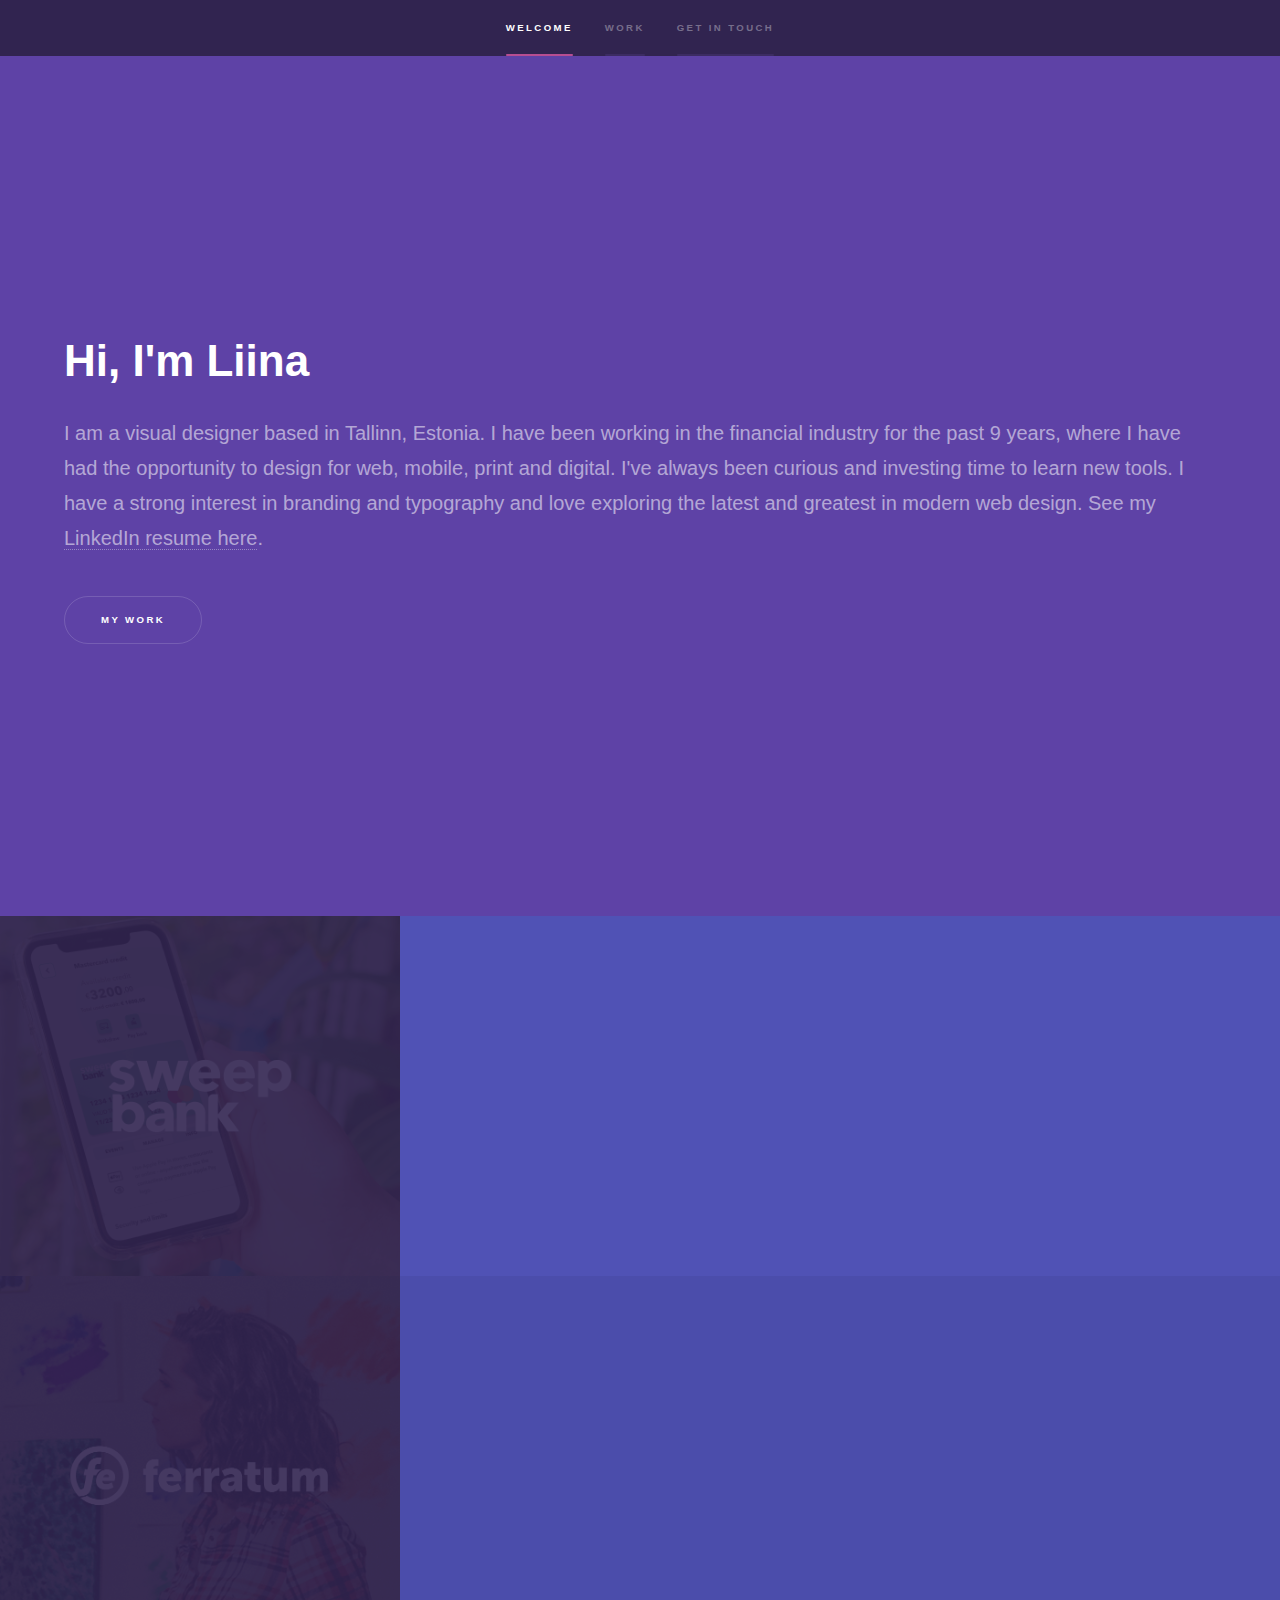
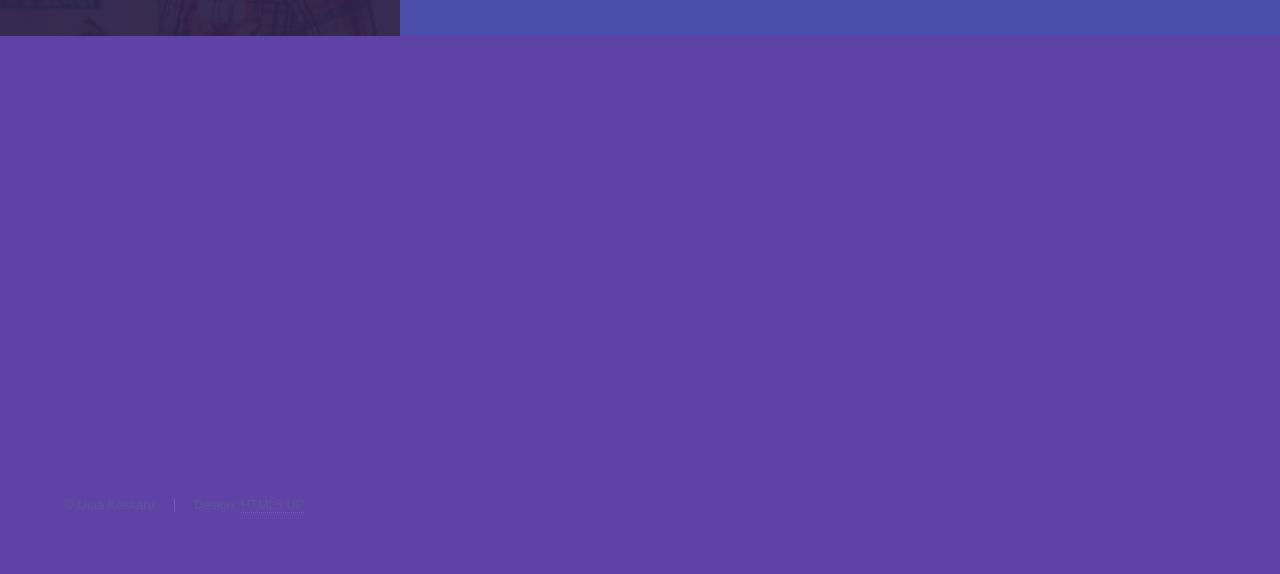
==== commit 10ae1070: "Change link text" ====
--- a/index.html
+++ b/index.html
@@ -36,7 +36,7 @@
 					<section id="intro" class="wrapper style1 fullscreen fade-up">
 						<div class="inner">
 							<h1>Hi, I'm <span id="rainbow">Liina</span></h1>
-							<p> I am a visual designer based in Tallinn, Estonia. I have been working in the financial industry for the past 9 years, where I have had the opportunity to design for web, mobile, print and digital. I've always been curious and investing time to learn new tools. I have a strong interest in branding and typography and love exploring the latest and greatest in modern web design. See my resume <a href="https://www.linkedin.com/in/liina-koskaru/" target="_blank">here</a>.<br />
+							<p> I am a visual designer based in Tallinn, Estonia. I have been working in the financial industry for the past 9 years, where I have had the opportunity to design for web, mobile, print and digital. I've always been curious and investing time to learn new tools. I have a strong interest in branding and typography and love exploring the latest and greatest in modern web design. See my <a href="https://www.linkedin.com/in/liina-koskaru/" target="_blank">LinkedIn resume here</a>.<br />
 							</p>
 							<ul class="actions">
 								<li><a href="#one" class="button scrolly">My work</a></li>
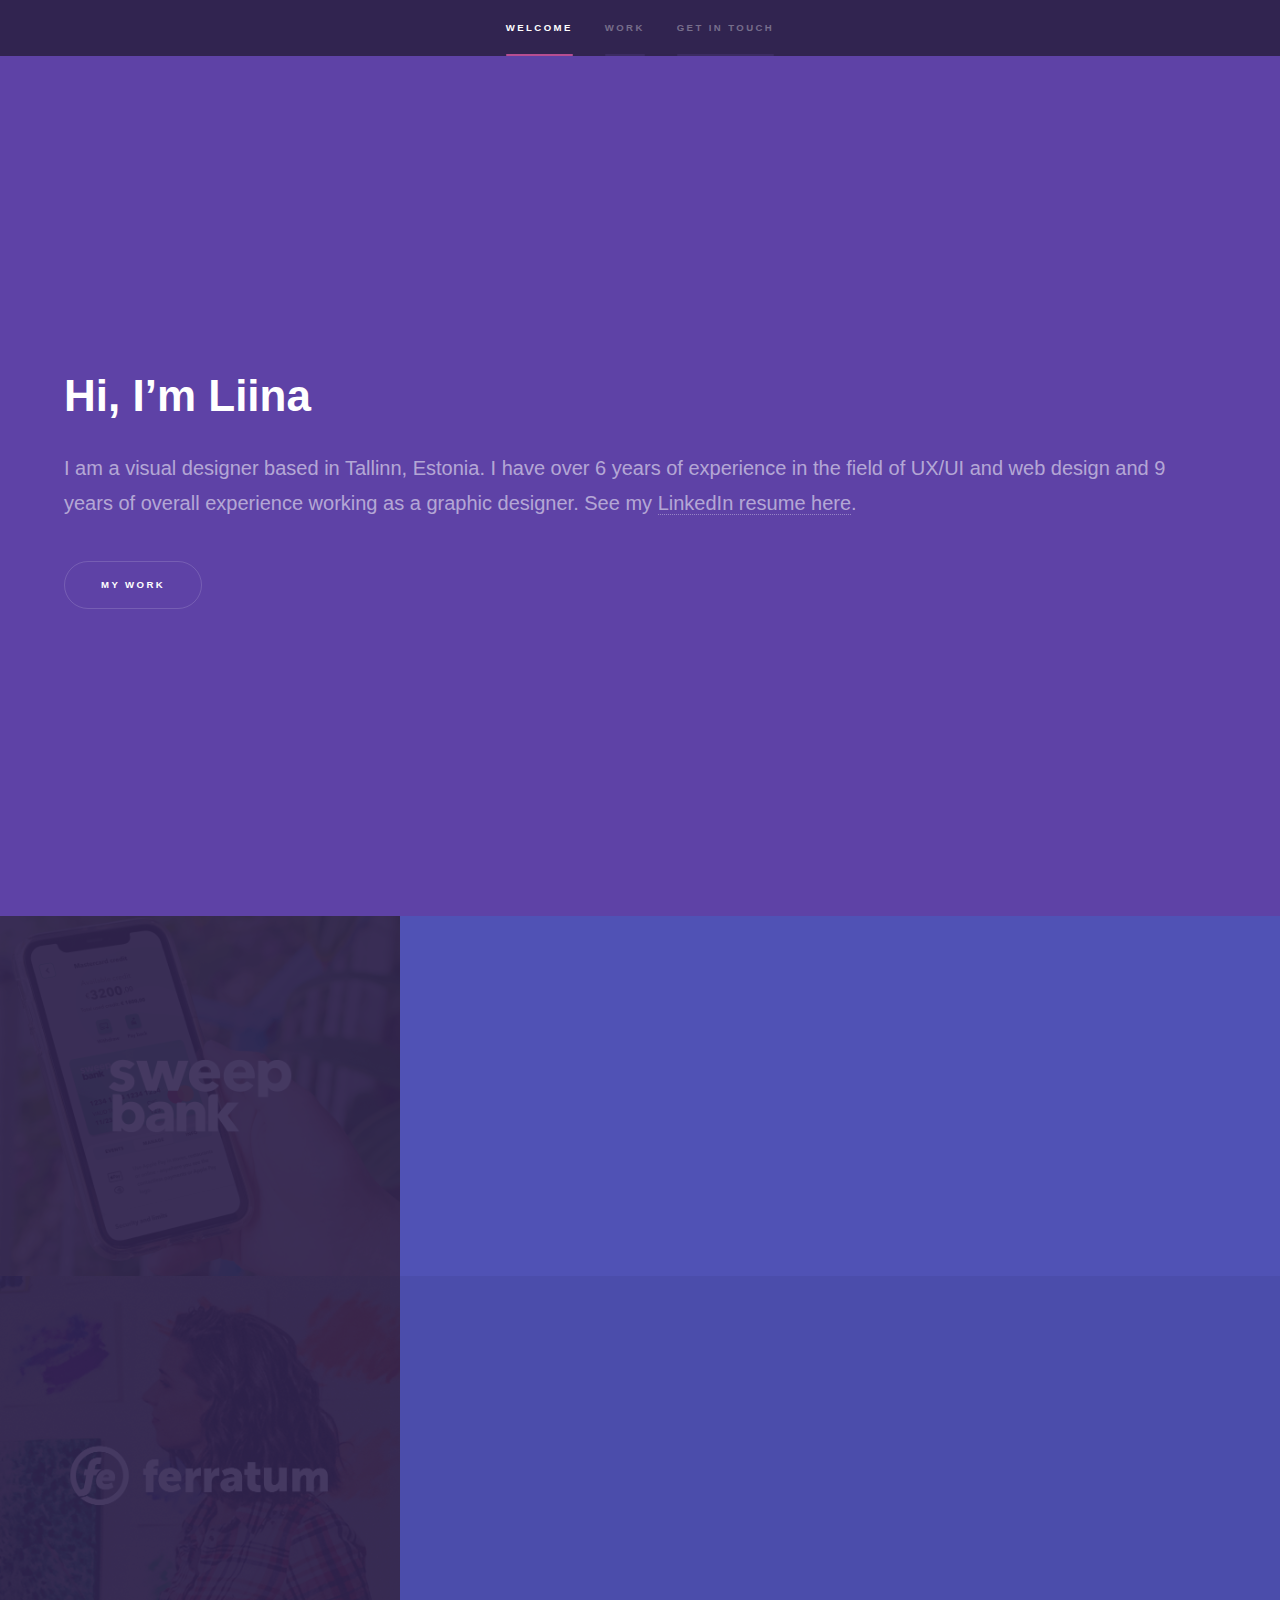
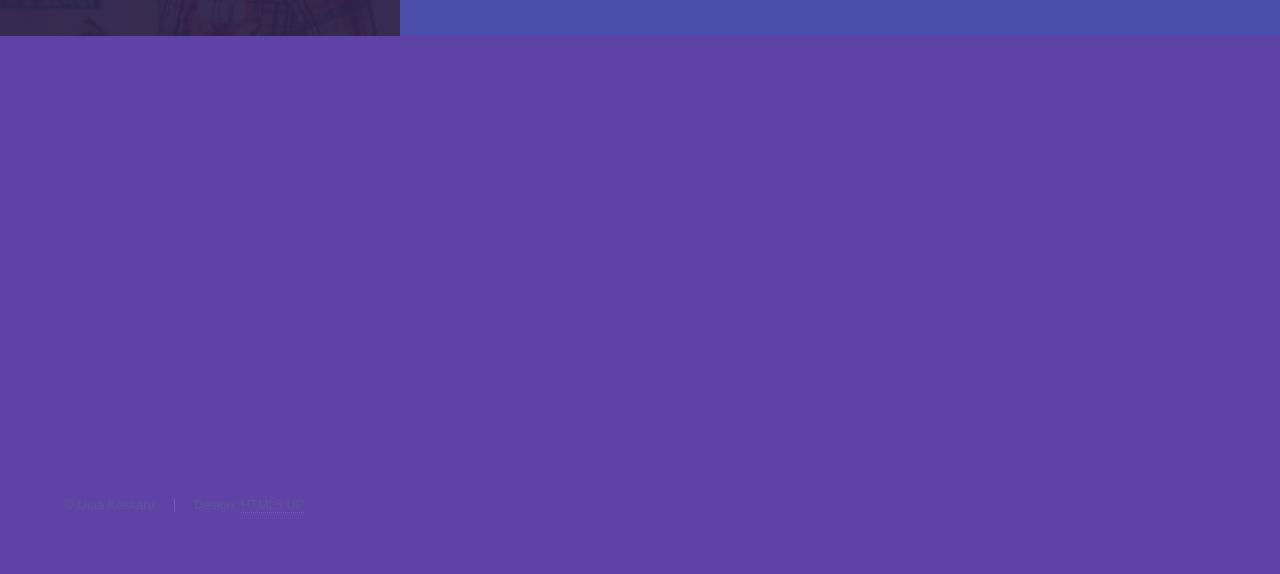
==== commit fa75cbd9: "edit text" ====
--- a/index.html
+++ b/index.html
@@ -35,12 +35,13 @@
 				<!-- Intro -->
 					<section id="intro" class="wrapper style1 fullscreen fade-up">
 						<div class="inner">
-							<h1>Hi, I'm <span id="rainbow">Liina</span></h1>
-							<p> I am a visual designer based in Tallinn, Estonia. I have been working in the financial industry for the past 9 years, where I have had the opportunity to design for web, mobile, print and digital. I've always been curious and investing time to learn new tools. I have a strong interest in branding and typography and love exploring the latest and greatest in modern web design. See my <a href="https://www.linkedin.com/in/liina-koskaru/" target="_blank">LinkedIn resume here</a>.<br />
+							<h1>Hi, I’m <span id="rainbow">Liina</span></h1>
+							<p>I am a visual designer based in Tallinn, Estonia. I have over 6 years of experience in the field of UX/UI and web design and 9 years of overall experience working as a graphic designer. See my <a href="https://www.linkedin.com/in/liina-koskaru/" target="_blank">LinkedIn resume here</a>.<br />
 							</p>
 							<ul class="actions">
 								<li><a href="#one" class="button scrolly">My work</a></li>
 							</ul>
+							
 						</div>
 					</section>
 
